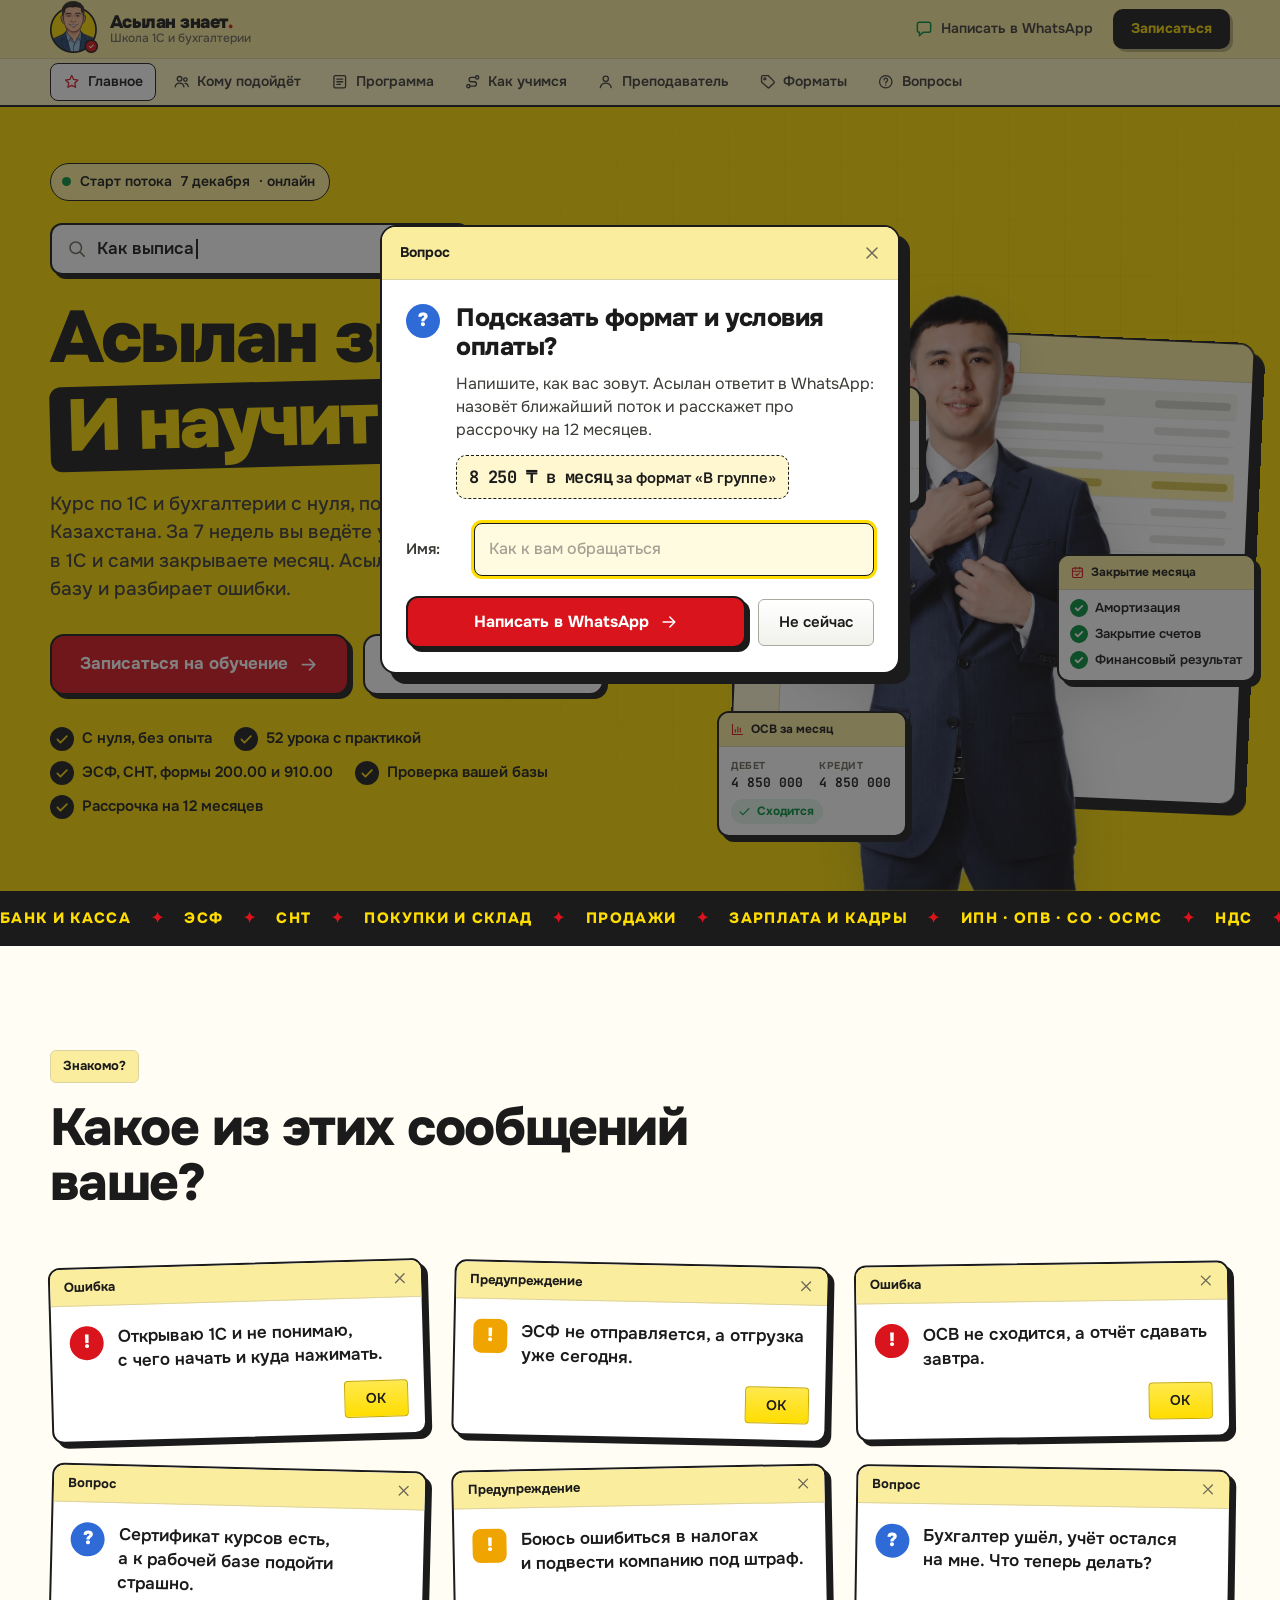
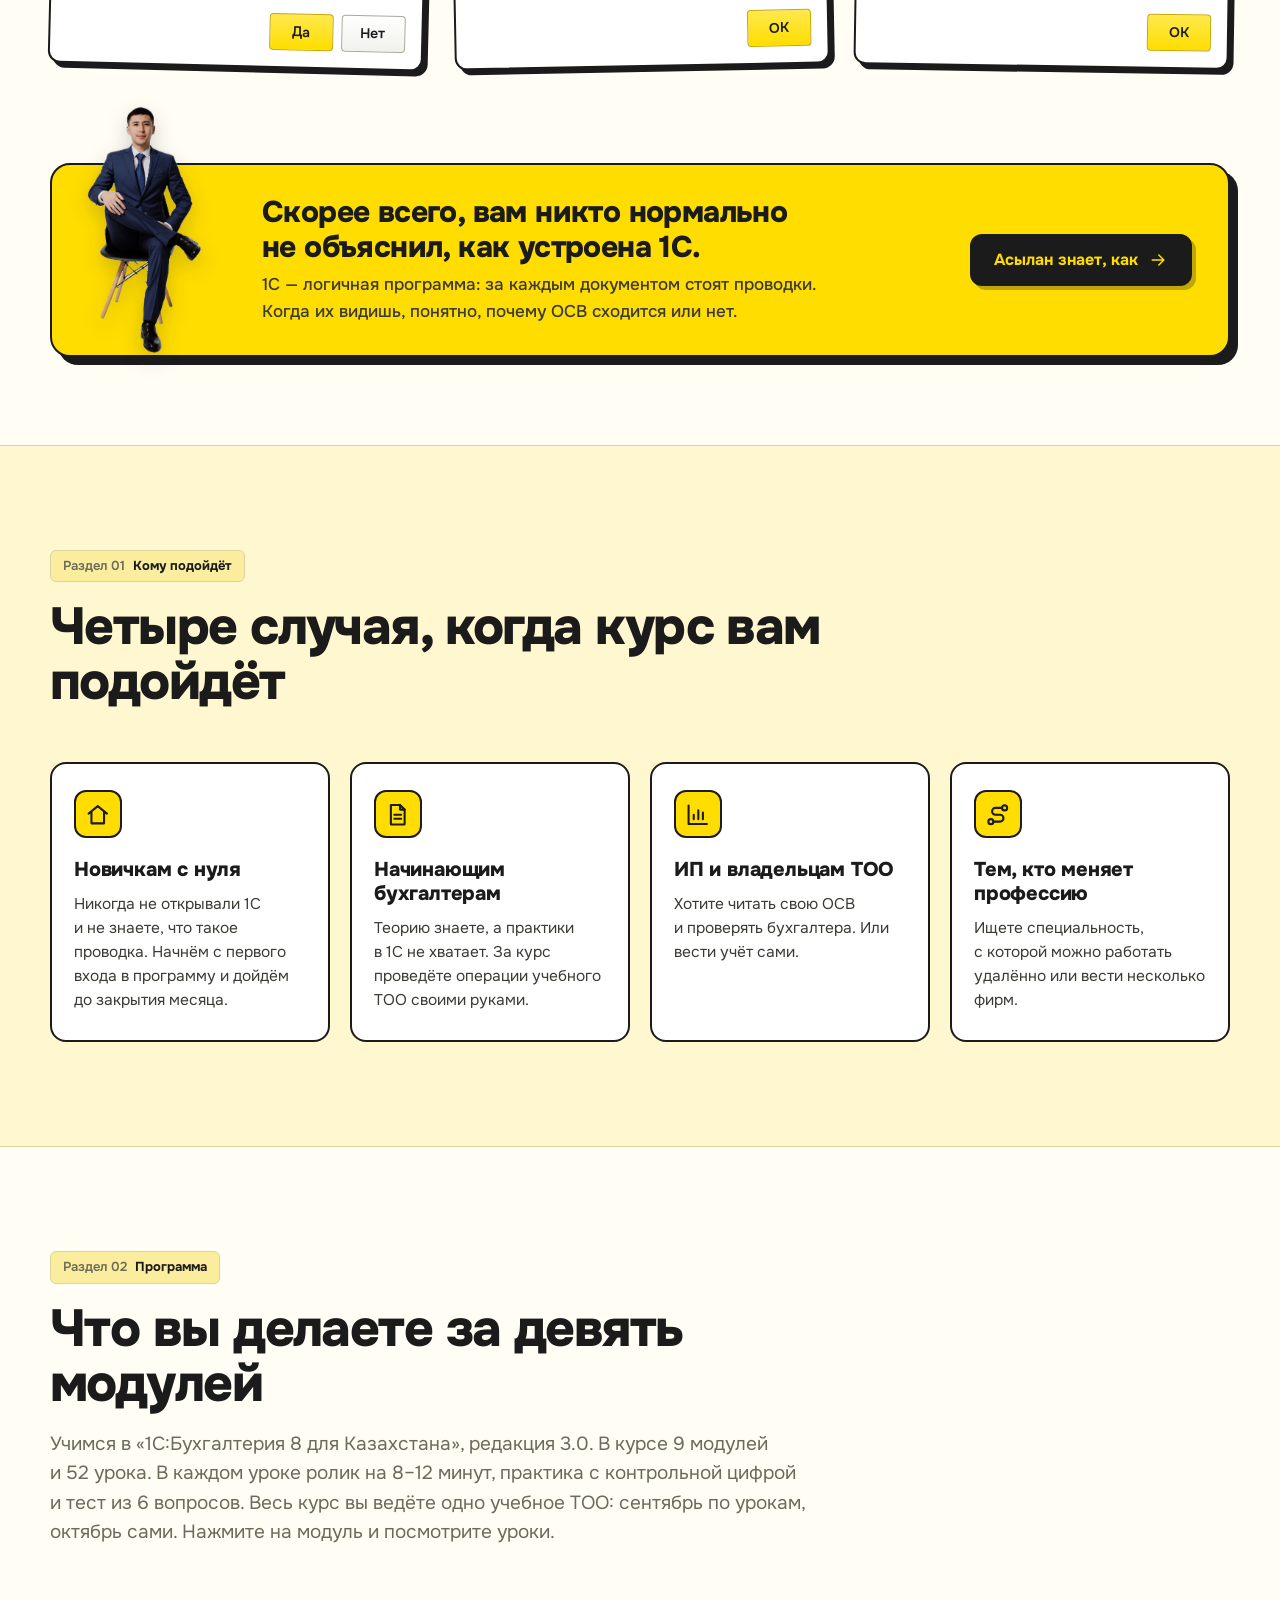
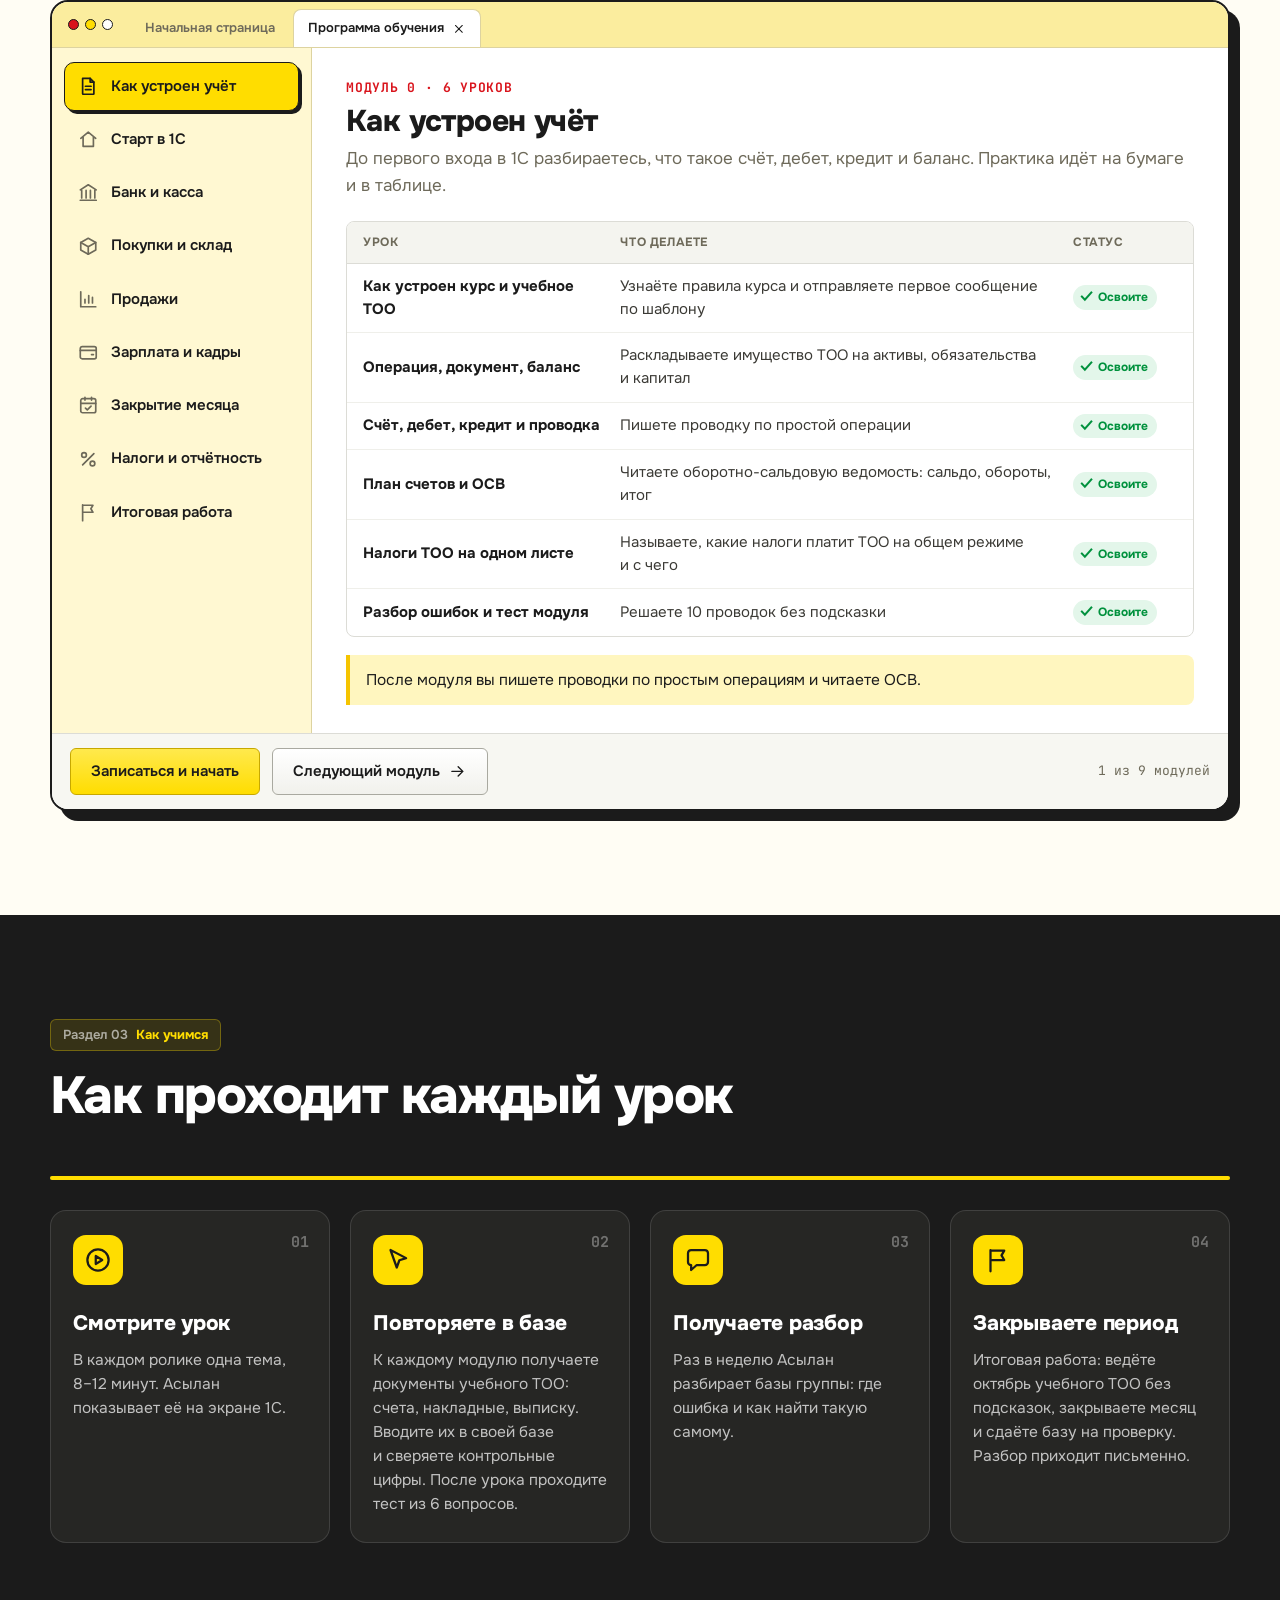
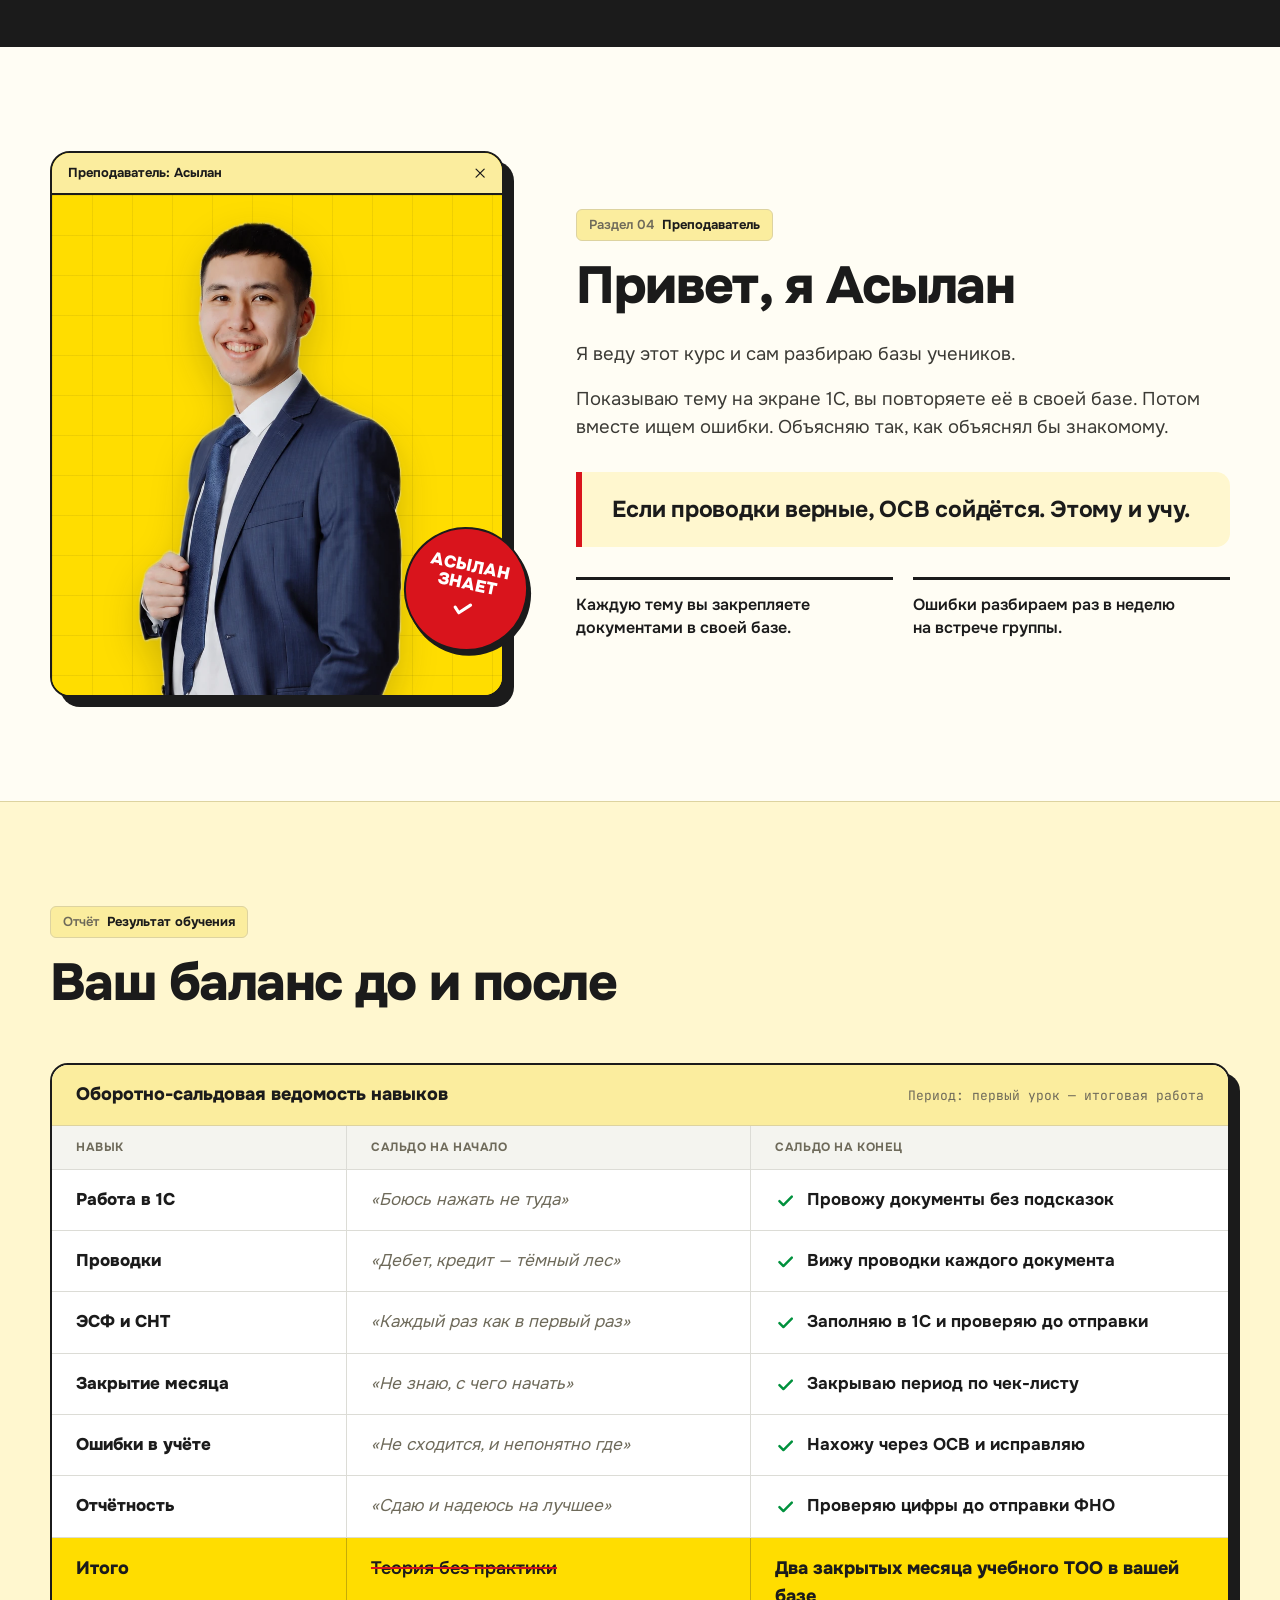
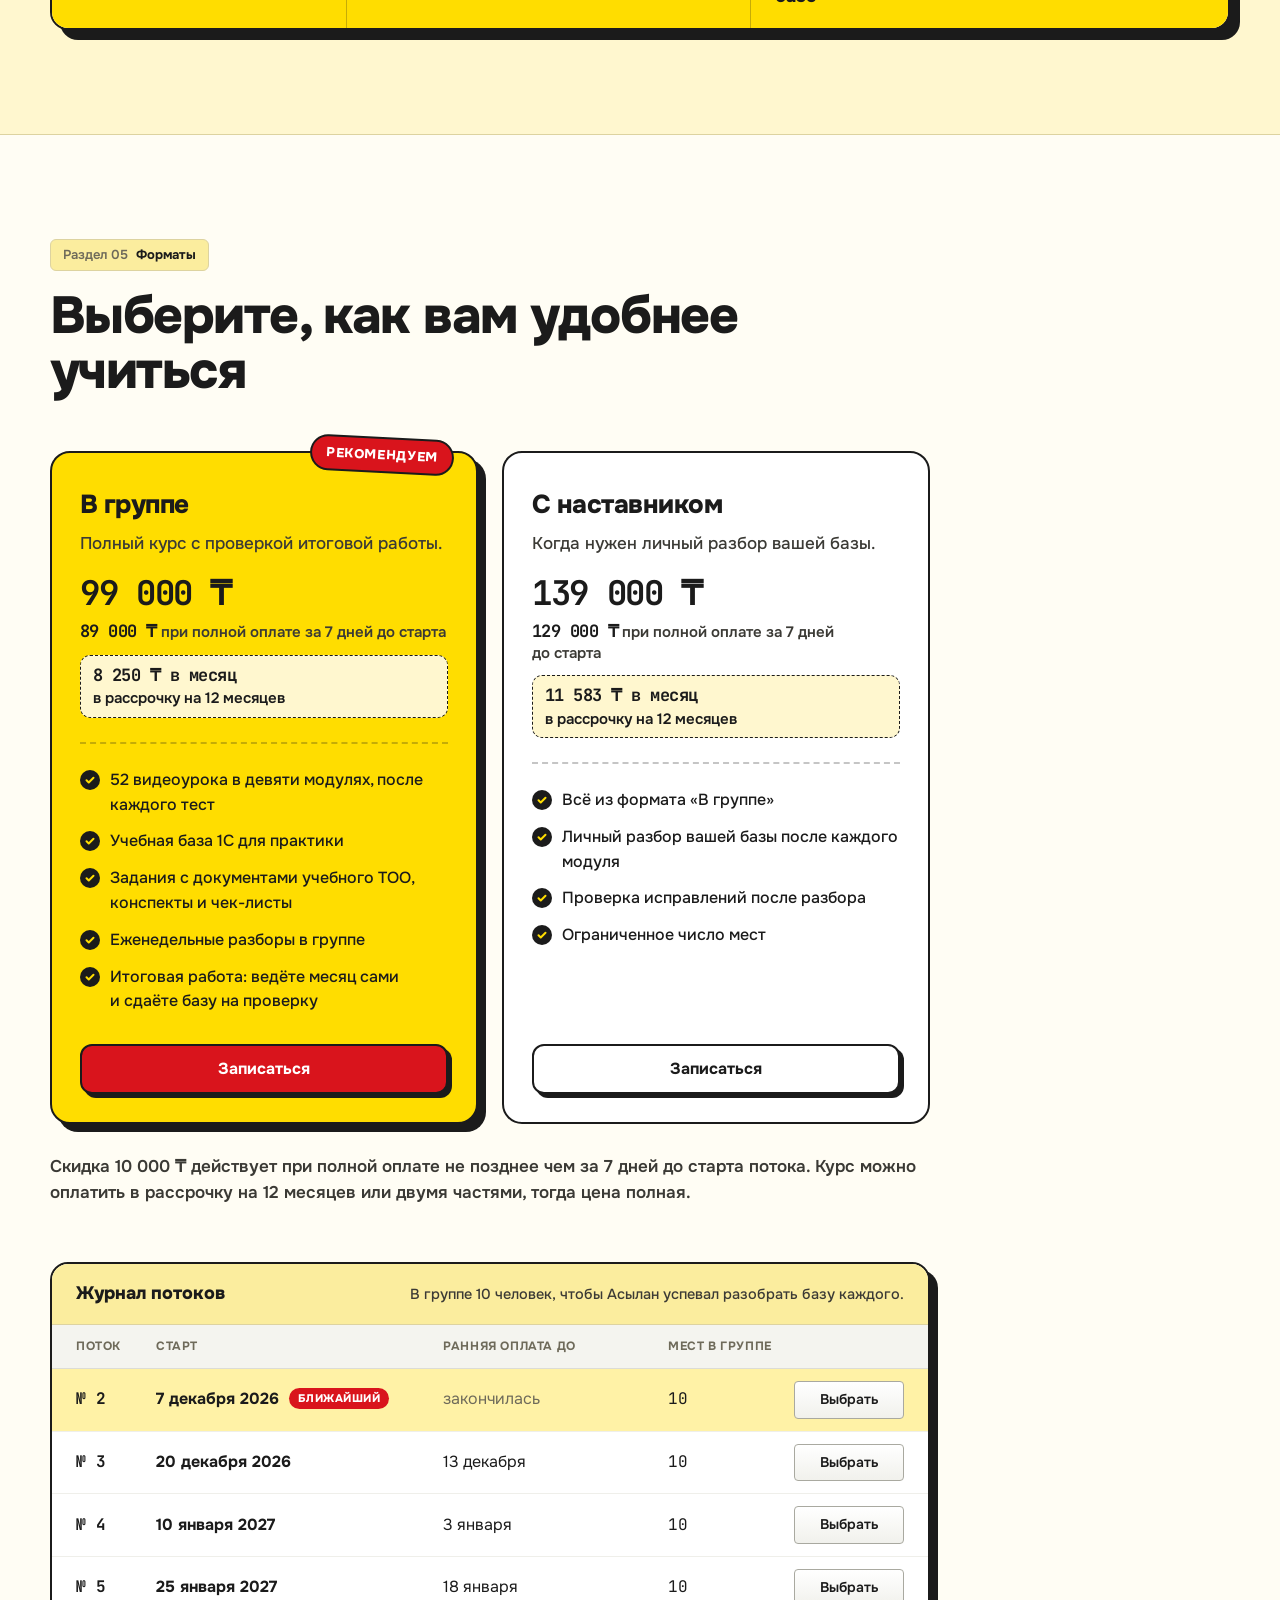
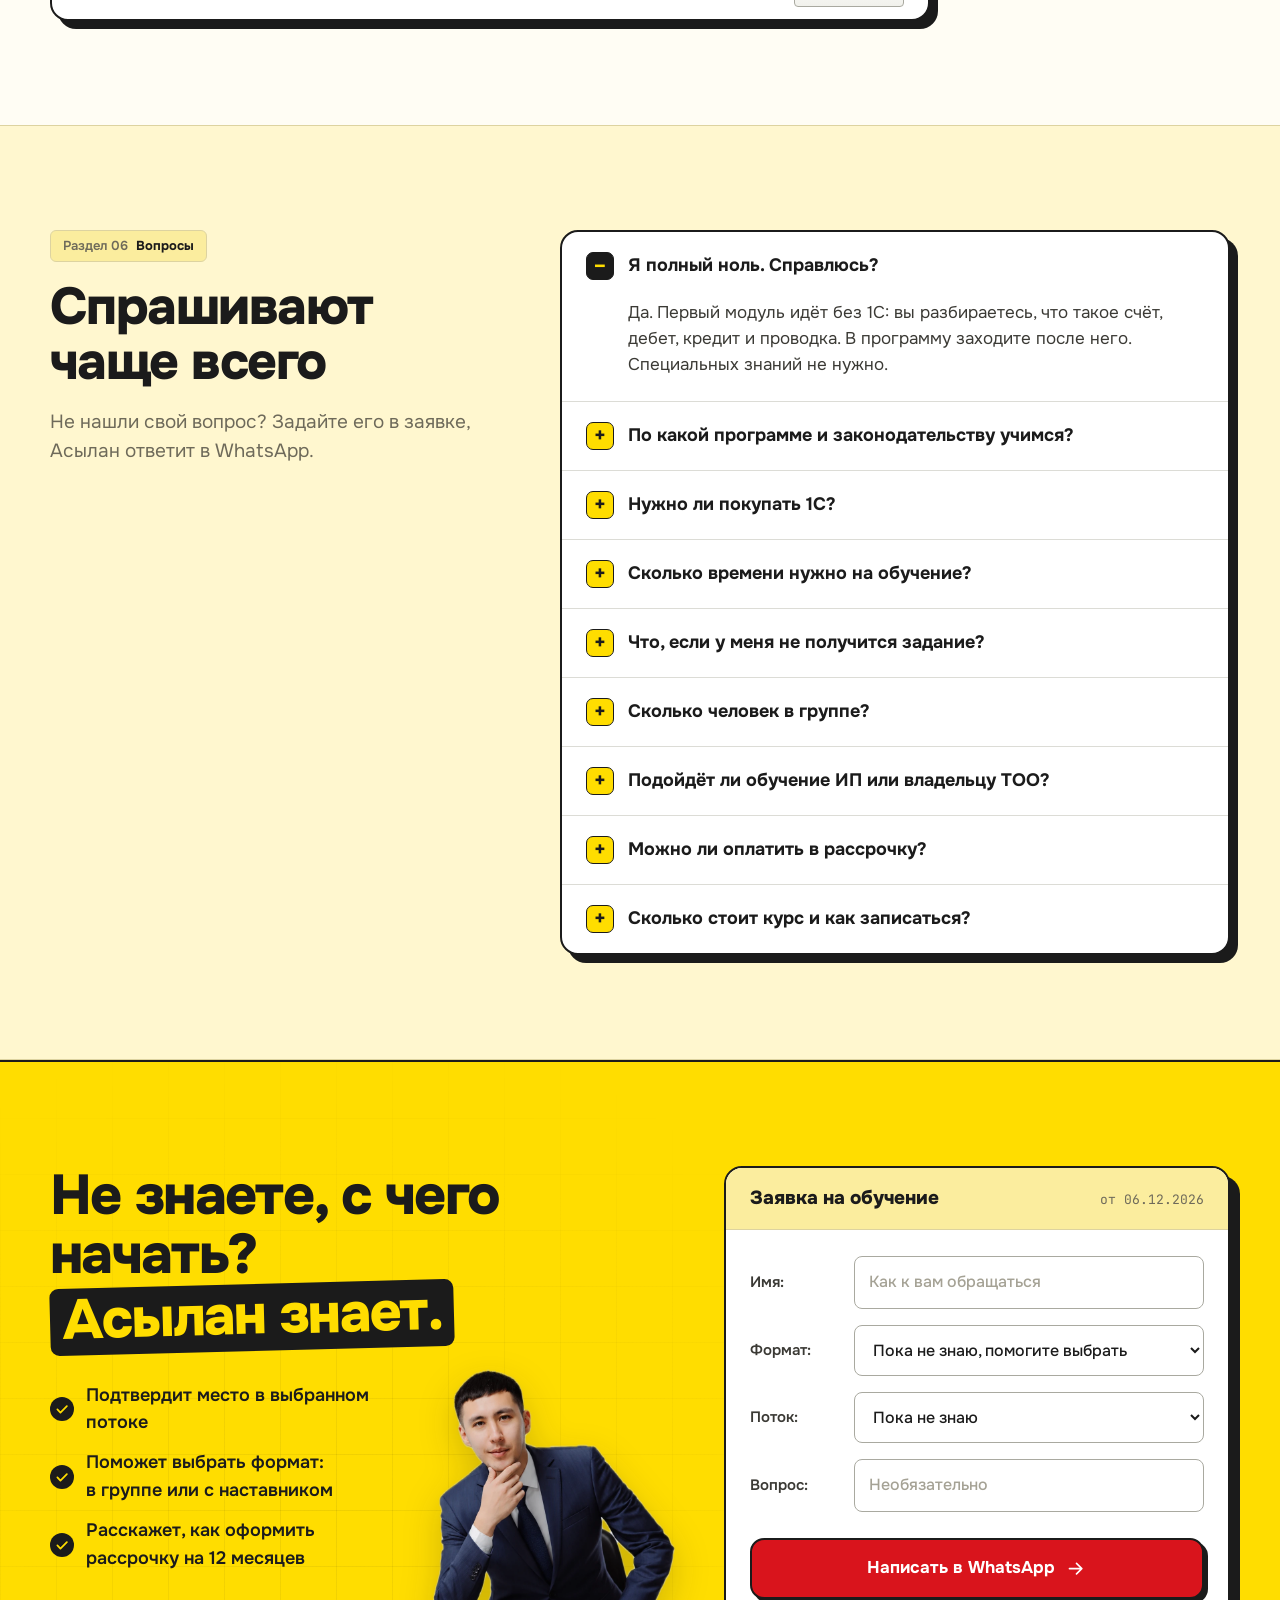
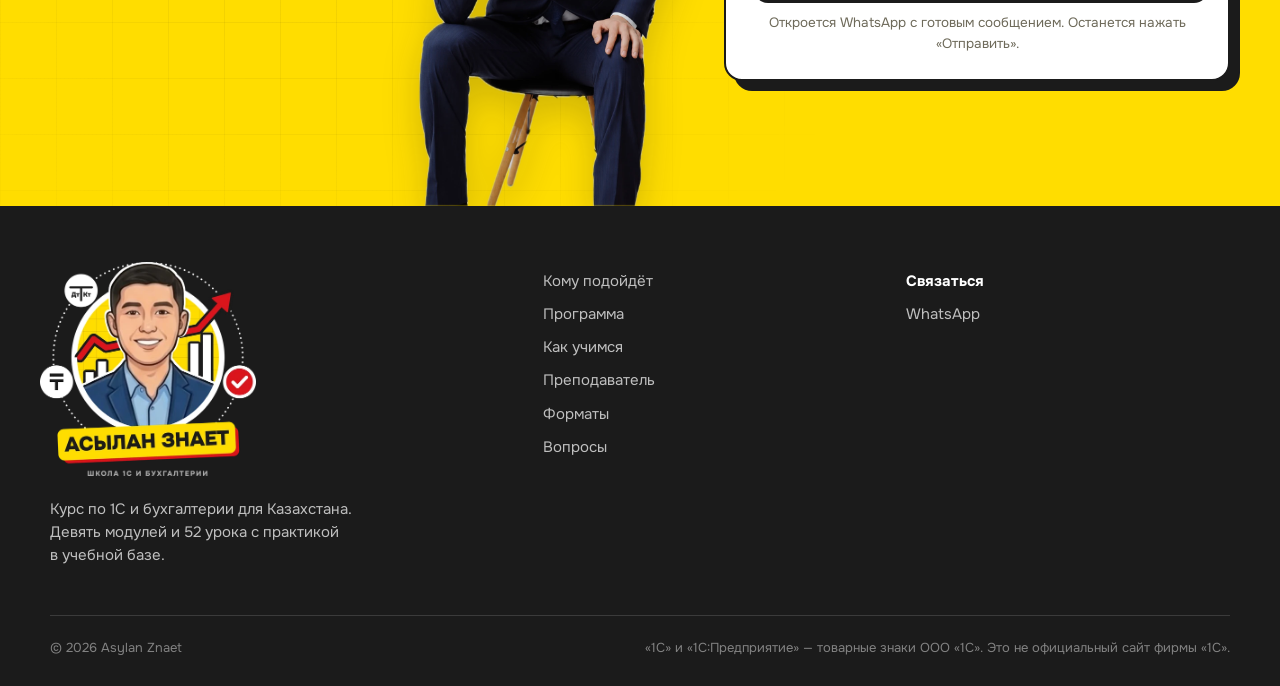
==== index.html @ bb71c3cc "Программа 2.0, рассрочка на 12 месяцев, всплывающее окно, превью ссылки - 9 модулей и 52 урока вмест" ====
<!doctype html>
<html lang="ru">
<head>
  <meta charset="utf-8">
  <meta name="viewport" content="width=device-width, initial-scale=1">
  <title>Asylan Znaet — обучение 1С и бухгалтерии в Казахстане с нуля</title>
  <meta name="description" content="Курс по «1С:Бухгалтерия 8 для Казахстана» и бухучёту с нуля: ЭСФ, СНТ, зарплата, формы 200.00, 300.00 и 910.00. Девять модулей и 52 урока за 7 недель, практика в учебной базе. Есть рассрочка на 12 месяцев.">
  <link rel="canonical" href="https://aslanznaet.kz/">
  <meta name="theme-color" content="#FFDD00">
  <meta property="og:title" content="Asylan Znaet — обучение 1С и бухгалтерии в Казахстане">
  <meta property="og:description" content="Курс по 1С и бухгалтерии с нуля по законодательству Казахстана. 52 урока за 7 недель, практика в учебной базе. Рассрочка на 12 месяцев.">
  <meta property="og:type" content="website">
  <meta property="og:locale" content="ru_KZ">
  <meta property="og:url" content="https://aslanznaet.kz/">
  <meta property="og:site_name" content="Asylan Znaet">
  <meta property="og:image" content="https://aslanznaet.kz/assets/og-image.png">
  <meta property="og:image:type" content="image/png">
  <meta property="og:image:width" content="1200">
  <meta property="og:image:height" content="630">
  <meta property="og:image:alt" content="Асылан знает. Курс по 1С и бухгалтерии с нуля, Казахстан">
  <meta name="twitter:card" content="summary_large_image">
  <meta name="twitter:image" content="https://aslanznaet.kz/assets/og-image.png">
  <link rel="icon" href="assets/favicon.png" type="image/png">
  <link rel="apple-touch-icon" href="assets/apple-touch-icon.png">
  <link rel="preconnect" href="https://fonts.googleapis.com">
  <link rel="preconnect" href="https://fonts.gstatic.com" crossorigin>
  <link href="https://fonts.googleapis.com/css2?family=Onest:wght@400;500;600;700;800;900&family=JetBrains+Mono:wght@500;700&display=swap" rel="stylesheet">
  <link rel="stylesheet" href="css/styles.css">
  <script>document.documentElement.classList.add('js')</script>
</head>
<body id="top">

<!-- ===== Иконки ===== -->
<svg xmlns="http://www.w3.org/2000/svg" style="display:none" aria-hidden="true">
  <symbol id="i-star" viewBox="0 0 24 24"><path d="M12 3.5l2.6 5.3 5.9.9-4.3 4.1 1 5.8L12 16.9 6.8 19.6l1-5.8L3.5 9.7l5.9-.9z"/></symbol>
  <symbol id="i-users" viewBox="0 0 24 24"><circle cx="9" cy="8" r="3.2"/><path d="M3 19c.6-3.2 3-5 6-5s5.400 1.800 6 5"/><circle cx="17" cy="9" r="2.4"/><path d="M16.500 14.200c2.400.2 4 1.700 4.500 4.300"/></symbol>
  <symbol id="i-list" viewBox="0 0 24 24"><rect x="4" y="3.500" width="16" height="17" rx="2"/><path d="M8 8.500h8M8 12h8M8 15.500h5"/></symbol>
  <symbol id="i-route" viewBox="0 0 24 24"><circle cx="6" cy="18" r="2.200"/><circle cx="18" cy="6" r="2.200"/><path d="M8.200 18H14a3 3 0 0 0 0-6h-4a3 3 0 0 1 0-6h5.800"/></symbol>
  <symbol id="i-user" viewBox="0 0 24 24"><circle cx="12" cy="8" r="3.600"/><path d="M4.500 20c.8-3.800 3.700-6 7.500-6s6.700 2.200 7.500 6"/></symbol>
  <symbol id="i-tag" viewBox="0 0 24 24"><path d="M3.500 12.500V5A1.500 1.500 0 0 1 5 3.500h7.500l8 8a1.500 1.500 0 0 1 0 2.100l-6.400 6.400a1.500 1.500 0 0 1-2.100 0z"/><circle cx="8" cy="8" r="1.400"/></symbol>
  <symbol id="i-help" viewBox="0 0 24 24"><circle cx="12" cy="12" r="8.500"/><path d="M9.600 9.500a2.500 2.500 0 1 1 3.600 2.300c-.8.4-1.200 1-1.200 1.900"/><path d="M12 16.600v.1"/></symbol>
  <symbol id="i-search" viewBox="0 0 24 24"><circle cx="11" cy="11" r="6.500"/><path d="M16 16l4.500 4.500"/></symbol>
  <symbol id="i-check" viewBox="0 0 24 24"><path d="M5 12.500l4.500 4.500L19 7.500"/></symbol>
  <symbol id="i-doc" viewBox="0 0 24 24"><path d="M6 3.500h8l4 4V20a.5.5 0 0 1-.5.5h-11A.5.5 0 0 1 6 20z"/><path d="M14 3.500v4h4M9 12h6M9 15.500h6"/></symbol>
  <symbol id="i-home" viewBox="0 0 24 24"><path d="M4 11l8-6.500 8 6.500M6.500 9.500v10h11v-10"/></symbol>
  <symbol id="i-bank" viewBox="0 0 24 24"><path d="M3.500 9.500L12 4l8.500 5.500M5 10v8M9.700 10v8M14.300 10v8M19 10v8M3.500 20.500h17"/></symbol>
  <symbol id="i-box" viewBox="0 0 24 24"><path d="M4 8l8-4.500L20 8v8l-8 4.500L4 16z"/><path d="M4 8l8 4.500L20 8M12 12.500v8"/></symbol>
  <symbol id="i-chart" viewBox="0 0 24 24"><path d="M4 20V4M4 20h16M8.500 16v-4M12.500 16V8M16.500 16v-6"/></symbol>
  <symbol id="i-wallet" viewBox="0 0 24 24"><rect x="3.500" y="6" width="17" height="13" rx="2"/><path d="M3.500 10h17M15.500 14.500h2"/></symbol>
  <symbol id="i-percent" viewBox="0 0 24 24"><path d="M6 18L18 6"/><circle cx="7.500" cy="7.500" r="2.500"/><circle cx="16.500" cy="16.500" r="2.500"/></symbol>
  <symbol id="i-calendar" viewBox="0 0 24 24"><rect x="4" y="5" width="16" height="15" rx="2"/><path d="M4 10h16M8.500 3.500v3M15.500 3.500v3M9 15l2 2 4-4"/></symbol>
  <symbol id="i-play" viewBox="0 0 24 24"><circle cx="12" cy="12" r="8.500"/><path d="M10.200 8.800v6.400l5.200-3.200z"/></symbol>
  <symbol id="i-cursor" viewBox="0 0 24 24"><path d="M6 4l12.500 6.500-5.400 1.700L11 18z"/></symbol>
  <symbol id="i-chat" viewBox="0 0 24 24"><path d="M4 6.500A2.500 2.500 0 0 1 6.500 4h11A2.500 2.500 0 0 1 20 6.500v7a2.500 2.500 0 0 1-2.500 2.500H11l-4.500 4v-4A2.500 2.500 0 0 1 4 13.500z"/></symbol>
  <symbol id="i-flag" viewBox="0 0 24 24"><path d="M6 21V4M6 4.500h11l-2.200 3.800L17 12H6"/></symbol>
  <symbol id="i-arrow" viewBox="0 0 24 24"><path d="M5 12h14M13 6l6 6-6 6"/></symbol>
  <symbol id="i-x" viewBox="0 0 24 24"><path d="M6 6l12 12M18 6L6 18"/></symbol>
</svg>

<!-- ===== Шапка: системная панель + панель разделов ===== -->
<header class="sys" id="sys">
  <div class="sys__top">
    <div class="container sys__row">
      <a class="logo" href="#top" aria-label="Асылан знает — на главную">
        <img class="logo__img" src="assets/img/logo-mark.webp" width="192" height="208" alt="">
        <span class="logo__text"><b>Асылан знает<span class="red">.</span></b><small>Школа 1С и&nbsp;бухгалтерии</small></span>
      </a>
      <div class="sys__actions">
        <a class="sys__link" href="#zayavka" data-contact="whatsapp"><svg class="icon"><use href="#i-chat"/></svg>Написать в WhatsApp</a>
        <a class="btn btn--ink btn--sm" href="#zayavka">Записаться</a>
      </div>
    </div>
  </div>
  <nav class="sections" aria-label="Разделы сайта">
    <div class="container sections__row" id="sectionsRow">
      <a href="#top" data-spy="top" class="is-active"><svg class="icon"><use href="#i-star"/></svg>Главное</a>
      <a href="#komu" data-spy="komu"><svg class="icon"><use href="#i-users"/></svg>Кому подойдёт</a>
      <a href="#programma" data-spy="programma"><svg class="icon"><use href="#i-list"/></svg>Программа</a>
      <a href="#obuchenie" data-spy="obuchenie"><svg class="icon"><use href="#i-route"/></svg>Как учимся</a>
      <a href="#asylan" data-spy="asylan"><svg class="icon"><use href="#i-user"/></svg>Преподаватель</a>
      <a href="#formaty" data-spy="formaty"><svg class="icon"><use href="#i-tag"/></svg>Форматы</a>
      <a href="#faq" data-spy="faq"><svg class="icon"><use href="#i-help"/></svg>Вопросы</a>
    </div>
  </nav>
</header>

<main>

<!-- ===== Первый экран ===== -->
<section class="hero" data-section="top">
  <div class="container hero__grid">
    <div class="hero__copy">
      <p class="chip"><i class="chip__dot"></i>Старт потока <span id="nextStart">25&nbsp;ноября</span> · онлайн</p>

      <div class="ask" aria-hidden="true">
        <svg class="icon"><use href="#i-search"/></svg>
        <span class="ask__q"><span id="askText">Почему не сходится ОСВ?</span><i class="ask__caret"></i></span>
        <span class="ask__ok"><svg class="icon"><use href="#i-check"/></svg></span>
      </div>

      <h1 class="hero__title">
        <span class="hero__line">Асылан знает<span class="red">.</span></span>
        <span class="hero__line"><span class="hl">И научит вас.</span></span>
      </h1>

      <p class="hero__lead">Курс по&nbsp;1С и&nbsp;бухгалтерии с&nbsp;нуля, по&nbsp;законодательству Казахстана. За&nbsp;7&nbsp;недель вы&nbsp;ведёте учёт учебного ТОО в&nbsp;1С и&nbsp;сами закрываете месяц. Асылан проверяет вашу базу и&nbsp;разбирает ошибки.</p>

      <div class="hero__cta">
        <a class="btn btn--red btn--lg" href="#zayavka">Записаться на обучение <svg class="icon"><use href="#i-arrow"/></svg></a>
        <a class="btn btn--lg" href="#programma">Смотреть программу</a>
      </div>

      <ul class="hero__facts">
        <li><span class="tick"><svg class="icon"><use href="#i-check"/></svg></span>С нуля, без опыта</li>
        <li><span class="tick"><svg class="icon"><use href="#i-check"/></svg></span>52&nbsp;урока с&nbsp;практикой</li>
        <li><span class="tick"><svg class="icon"><use href="#i-check"/></svg></span>ЭСФ, СНТ, формы 200.00 и&nbsp;910.00</li>
        <li><span class="tick"><svg class="icon"><use href="#i-check"/></svg></span>Проверка вашей базы</li>
        <li><span class="tick"><svg class="icon"><use href="#i-check"/></svg></span>Рассрочка на&nbsp;12&nbsp;месяцев</li>
      </ul>
    </div>

    <div class="hero__visual" id="heroVisual">
      <!-- окно программы позади -->
      <div class="win" aria-hidden="true">
        <div class="win__bar"><span class="win__tab">Начальная страница</span><span class="win__tab is-active">Журнал операций</span></div>
        <div class="win__body">
          <div class="win__side"><i></i><i></i><i></i><i></i><i></i><i></i></div>
          <div class="win__table">
            <div class="win__row win__row--head"><b></b><b></b><b></b></div>
            <div class="win__row"><b></b><b></b><b></b></div>
            <div class="win__row"><b></b><b></b><b></b></div>
            <div class="win__row is-sel"><b></b><b></b><b></b></div>
            <div class="win__row"><b></b><b></b><b></b></div>
            <div class="win__row"><b></b><b></b><b></b></div>
            <div class="win__row"><b></b><b></b><b></b></div>
            <div class="win__row"><b></b><b></b><b></b></div>
            <div class="win__row"><b></b><b></b><b></b></div>
            <div class="win__row"><b></b><b></b><b></b></div>
          </div>
        </div>
      </div>

      <img class="hero__photo" src="assets/img/asylan-tie.webp" width="864" height="1477" alt="Асылан — преподаватель 1С и бухгалтерии" fetchpriority="high">

      <div class="fcard fcard--doc" aria-hidden="true" style="--depth:1.4">
        <div class="fcard__bar"><svg class="icon"><use href="#i-doc"/></svg>Реализация ТМЗ и услуг</div>
        <div class="fcard__body">
          <span class="mono">№ 000127</span>
          <span class="status status--ok"><svg class="icon"><use href="#i-check"/></svg>Проведён</span>
        </div>
        <div class="fcard__entry mono">Дт 1210 · Кт 6010 <b>560 000 ₸</b></div>
      </div>

      <div class="fcard fcard--close" aria-hidden="true" style="--depth:2">
        <div class="fcard__bar"><svg class="icon"><use href="#i-calendar"/></svg>Закрытие месяца</div>
        <ul class="fcard__list" id="closeList">
          <li>Амортизация</li>
          <li>Закрытие счетов</li>
          <li>Финансовый результат</li>
        </ul>
      </div>

      <div class="fcard fcard--osv" aria-hidden="true" style="--depth:.9">
        <div class="fcard__bar"><svg class="icon"><use href="#i-chart"/></svg>ОСВ за месяц</div>
        <div class="fcard__body fcard__body--osv">
          <div><small>Дебет</small><b class="mono" data-count="4850000">4 850 000</b></div>
          <div><small>Кредит</small><b class="mono" data-count="4850000">4 850 000</b></div>
          <span class="status status--ok" id="osvOk"><svg class="icon"><use href="#i-check"/></svg>Сходится</span>
        </div>
      </div>
    </div>
  </div>
</section>

<!-- ===== Бегущая строка ===== -->
<div class="ticker" aria-hidden="true">
  <div class="ticker__track">
    <span>Банк и касса <i>✦</i> ЭСФ <i>✦</i> СНТ <i>✦</i> Покупки и склад <i>✦</i> Продажи <i>✦</i> Зарплата и кадры <i>✦</i> ИПН · ОПВ · СО · ОСМС <i>✦</i> НДС <i>✦</i> Форма 910.00 <i>✦</i> Форма 200.00 <i>✦</i> Закрытие месяца <i>✦</i> ОСВ <i>✦</i> </span>
    <span>Банк и касса <i>✦</i> ЭСФ <i>✦</i> СНТ <i>✦</i> Покупки и склад <i>✦</i> Продажи <i>✦</i> Зарплата и кадры <i>✦</i> ИПН · ОПВ · СО · ОСМС <i>✦</i> НДС <i>✦</i> Форма 910.00 <i>✦</i> Форма 200.00 <i>✦</i> Закрытие месяца <i>✦</i> ОСВ <i>✦</i> </span>
  </div>
</div>

<!-- ===== Боли: «сообщения программы» ===== -->
<section class="sec sec--pains">
  <div class="container">
    <div class="sec-head reveal">
      <p class="crumb"><b>Знакомо?</b></p>
      <h2>Какое из&nbsp;этих сообщений ваше?</h2>
    </div>

    <div class="dialogs">
      <article class="dlg reveal" style="--r:-1.6deg;--d:0ms">
        <header class="dlg__bar"><span>Ошибка</span><svg class="icon"><use href="#i-x"/></svg></header>
        <div class="dlg__body"><span class="dlg__ic dlg__ic--err">!</span><p>Открываю 1С и&nbsp;не&nbsp;понимаю, с&nbsp;чего начать и&nbsp;куда нажимать.</p></div>
        <footer class="dlg__foot"><span class="cbtn cbtn--default">ОК</span></footer>
      </article>
      <article class="dlg reveal" style="--r:1.2deg;--d:80ms">
        <header class="dlg__bar"><span>Предупреждение</span><svg class="icon"><use href="#i-x"/></svg></header>
        <div class="dlg__body"><span class="dlg__ic dlg__ic--warn">!</span><p>ЭСФ не&nbsp;отправляется, а&nbsp;отгрузка уже сегодня.</p></div>
        <footer class="dlg__foot"><span class="cbtn cbtn--default">ОК</span></footer>
      </article>
      <article class="dlg reveal" style="--r:-.8deg;--d:160ms">
        <header class="dlg__bar"><span>Ошибка</span><svg class="icon"><use href="#i-x"/></svg></header>
        <div class="dlg__body"><span class="dlg__ic dlg__ic--err">!</span><p>ОСВ не&nbsp;сходится, а&nbsp;отчёт сдавать завтра.</p></div>
        <footer class="dlg__foot"><span class="cbtn cbtn--default">ОК</span></footer>
      </article>
      <article class="dlg reveal" style="--r:1.4deg;--d:60ms">
        <header class="dlg__bar"><span>Вопрос</span><svg class="icon"><use href="#i-x"/></svg></header>
        <div class="dlg__body"><span class="dlg__ic dlg__ic--q">?</span><p>Сертификат курсов есть, а&nbsp;к&nbsp;рабочей базе подойти страшно.</p></div>
        <footer class="dlg__foot"><span class="cbtn cbtn--default">Да</span><span class="cbtn">Нет</span></footer>
      </article>
      <article class="dlg reveal" style="--r:-1.1deg;--d:140ms">
        <header class="dlg__bar"><span>Предупреждение</span><svg class="icon"><use href="#i-x"/></svg></header>
        <div class="dlg__body"><span class="dlg__ic dlg__ic--warn">!</span><p>Боюсь ошибиться в&nbsp;налогах и&nbsp;подвести компанию под штраф.</p></div>
        <footer class="dlg__foot"><span class="cbtn cbtn--default">ОК</span></footer>
      </article>
      <article class="dlg reveal" style="--r:.9deg;--d:220ms">
        <header class="dlg__bar"><span>Вопрос</span><svg class="icon"><use href="#i-x"/></svg></header>
        <div class="dlg__body"><span class="dlg__ic dlg__ic--q">?</span><p>Бухгалтер ушёл, учёт остался на&nbsp;мне. Что теперь делать?</p></div>
        <footer class="dlg__foot"><span class="cbtn cbtn--default">ОК</span></footer>
      </article>
    </div>

    <div class="bridge reveal">
      <img class="bridge__photo" src="assets/img/asylan-chair.webp" width="634" height="1355" alt="" loading="lazy">
      <div class="bridge__text">
        <p class="bridge__title">Скорее всего, вам никто нормально не&nbsp;объяснил, как устроена 1С.</p>
        <p>1С&nbsp;— логичная программа: за&nbsp;каждым документом стоят проводки. Когда их&nbsp;видишь, понятно, почему ОСВ сходится или нет.</p>
      </div>
      <a class="btn btn--ink" href="#programma">Асылан знает, как <svg class="icon"><use href="#i-arrow"/></svg></a>
    </div>
  </div>
</section>

<!-- ===== Кому подойдёт ===== -->
<section class="sec sec--cream" id="komu" data-section="komu">
  <div class="container">
    <div class="sec-head reveal">
      <p class="crumb">Раздел 01 <b>Кому подойдёт</b></p>
      <h2>Четыре случая, когда курс вам подойдёт</h2>
    </div>

    <div class="who">
      <article class="who__card reveal" style="--d:0ms">
        <span class="who__ic"><svg class="icon"><use href="#i-home"/></svg></span>
        <h3>Новичкам с&nbsp;нуля</h3>
        <p>Никогда не&nbsp;открывали 1С и&nbsp;не&nbsp;знаете, что такое проводка. Начнём с&nbsp;первого входа в&nbsp;программу и&nbsp;дойдём до&nbsp;закрытия месяца.</p>
      </article>
      <article class="who__card reveal" style="--d:80ms">
        <span class="who__ic"><svg class="icon"><use href="#i-doc"/></svg></span>
        <h3>Начинающим бухгалтерам</h3>
        <p>Теорию знаете, а&nbsp;практики в&nbsp;1С не&nbsp;хватает. За&nbsp;курс проведёте операции учебного ТОО своими руками.</p>
      </article>
      <article class="who__card reveal" style="--d:160ms">
        <span class="who__ic"><svg class="icon"><use href="#i-chart"/></svg></span>
        <h3>ИП и&nbsp;владельцам ТОО</h3>
        <p>Хотите читать свою ОСВ и&nbsp;проверять бухгалтера. Или вести учёт сами.</p>
      </article>
      <article class="who__card reveal" style="--d:240ms">
        <span class="who__ic"><svg class="icon"><use href="#i-route"/></svg></span>
        <h3>Тем, кто меняет профессию</h3>
        <p>Ищете специальность, с&nbsp;которой можно работать удалённо или вести несколько фирм.</p>
      </article>
    </div>
  </div>
</section>

<!-- ===== Программа: интерактивное окно ===== -->
<section class="sec" id="programma" data-section="programma">
  <div class="container">
    <div class="sec-head reveal">
      <p class="crumb">Раздел 02 <b>Программа</b></p>
      <h2>Что вы&nbsp;делаете за&nbsp;девять модулей</h2>
      <p class="sec-head__lead">Учимся в&nbsp;«1С:Бухгалтерия 8 для Казахстана», редакция 3.0. В&nbsp;курсе 9&nbsp;модулей и&nbsp;52&nbsp;урока. В&nbsp;каждом уроке ролик на&nbsp;8–&#8288;12&nbsp;минут, практика с&nbsp;контрольной цифрой и&nbsp;тест из&nbsp;6&nbsp;вопросов. Весь курс вы&nbsp;ведёте одно учебное ТОО: сентябрь по&nbsp;урокам, октябрь сами. Нажмите на&nbsp;модуль и&nbsp;посмотрите уроки.</p>
    </div>

    <div class="app reveal" id="app">
      <div class="app__bar" aria-hidden="true">
        <span class="app__dots"><i></i><i></i><i></i></span>
        <div class="app__tabs">
          <span class="app__tab">Начальная страница</span>
          <span class="app__tab is-active">Программа обучения <svg class="icon"><use href="#i-x"/></svg></span>
        </div>
      </div>

      <div class="app__body">
        <div class="app__nav" role="tablist" aria-label="Модули программы">
          <button role="tab" id="t1" aria-controls="m1" aria-selected="true" class="is-active"><svg class="icon"><use href="#i-doc"/></svg><span>Как устроен учёт</span></button>
          <button role="tab" id="t2" aria-controls="m2" aria-selected="false" tabindex="-1"><svg class="icon"><use href="#i-home"/></svg><span>Старт в&nbsp;1С</span></button>
          <button role="tab" id="t3" aria-controls="m3" aria-selected="false" tabindex="-1"><svg class="icon"><use href="#i-bank"/></svg><span>Банк и&nbsp;касса</span></button>
          <button role="tab" id="t4" aria-controls="m4" aria-selected="false" tabindex="-1"><svg class="icon"><use href="#i-box"/></svg><span>Покупки и&nbsp;склад</span></button>
          <button role="tab" id="t5" aria-controls="m5" aria-selected="false" tabindex="-1"><svg class="icon"><use href="#i-chart"/></svg><span>Продажи</span></button>
          <button role="tab" id="t6" aria-controls="m6" aria-selected="false" tabindex="-1"><svg class="icon"><use href="#i-wallet"/></svg><span>Зарплата и&nbsp;кадры</span></button>
          <button role="tab" id="t7" aria-controls="m7" aria-selected="false" tabindex="-1"><svg class="icon"><use href="#i-calendar"/></svg><span>Закрытие месяца</span></button>
          <button role="tab" id="t8" aria-controls="m8" aria-selected="false" tabindex="-1"><svg class="icon"><use href="#i-percent"/></svg><span>Налоги и&nbsp;отчётность</span></button>
          <button role="tab" id="t9" aria-controls="m9" aria-selected="false" tabindex="-1"><svg class="icon"><use href="#i-flag"/></svg><span>Итоговая работа</span></button>
        </div>

        <div class="app__main">
          <section class="mod is-active" role="tabpanel" id="m1" aria-labelledby="t1">
            <p class="mod__num">Модуль 0 · 6 уроков</p>
            <h3>Как устроен учёт</h3>
            <p class="mod__lead">До первого входа в&nbsp;1С разбираетесь, что&nbsp;такое счёт, дебет, кредит и&nbsp;баланс. Практика идёт на&nbsp;бумаге и&nbsp;в&nbsp;таблице.</p>
            <div class="journal">
              <div class="journal__head"><span>Урок</span><span>Что делаете</span><span>Статус</span></div>
              <ul>
                <li><b>Как устроен курс и&nbsp;учебное ТОО</b><span>Узнаёте правила курса и&nbsp;отправляете первое сообщение по&nbsp;шаблону</span><i>Освоите</i></li>
                <li><b>Операция, документ, баланс</b><span>Раскладываете имущество ТОО на&nbsp;активы, обязательства и&nbsp;капитал</span><i>Освоите</i></li>
                <li><b>Счёт, дебет, кредит и&nbsp;проводка</b><span>Пишете проводку по&nbsp;простой операции</span><i>Освоите</i></li>
                <li><b>План счетов и&nbsp;ОСВ</b><span>Читаете оборотно-сальдовую ведомость: сальдо, обороты, итог</span><i>Освоите</i></li>
                <li><b>Налоги ТОО на&nbsp;одном листе</b><span>Называете, какие налоги платит ТОО на&nbsp;общем режиме и&nbsp;с&nbsp;чего</span><i>Освоите</i></li>
                <li><b>Разбор ошибок и&nbsp;тест модуля</b><span>Решаете 10 проводок без&nbsp;подсказки</span><i>Освоите</i></li>
              </ul>
            </div>
            <p class="mod__result">После модуля вы пишете проводки по&nbsp;простым операциям и&nbsp;читаете ОСВ.</p>
          </section>

          <section class="mod" role="tabpanel" id="m2" aria-labelledby="t2" hidden>
            <p class="mod__num">Модуль 1 · 7 уроков</p>
            <h3>Старт в&nbsp;1С</h3>
            <p class="mod__lead">Входите в&nbsp;программу и&nbsp;готовите базу учебного ТОО к&nbsp;работе.</p>
            <div class="journal">
              <div class="journal__head"><span>Урок</span><span>Что делаете</span><span>Статус</span></div>
              <ul>
                <li><b>Вход в&nbsp;базу, интерфейс и&nbsp;копия базы</b><span>Находите документ и&nbsp;отчёт через разделы и&nbsp;поиск, делаете копию базы</span><i>Освоите</i></li>
                <li><b>Организация и&nbsp;учётная политика</b><span>Заполняете реквизиты ТОО и&nbsp;учётную политику</span><i>Освоите</i></li>
                <li><b>Контрагенты, договоры, банковские счета</b><span>Заводите 9 контрагентов и&nbsp;8 договоров</span><i>Освоите</i></li>
                <li><b>Номенклатура и&nbsp;склады</b><span>Заводите товары, услугу, склад и&nbsp;счета учёта</span><i>Освоите</i></li>
                <li><b>Документ, проведение, проводки</b><span>Проводите документ, открываете его проводки, формируете ОСВ</span><i>Освоите</i></li>
                <li><b>Начальные остатки</b><span>Вводите остатки на&nbsp;1 сентября и&nbsp;проверяете, что&nbsp;баланс сошёлся</span><i>Освоите</i></li>
                <li><b>Разбор ошибок и&nbsp;тест модуля</b><span>Находите и&nbsp;исправляете три ошибки в&nbsp;справочниках и&nbsp;остатках</span><i>Освоите</i></li>
              </ul>
            </div>
            <p class="mod__result">После модуля у&nbsp;вас настроенная база учебного ТОО с&nbsp;начальными остатками, баланс сходится.</p>
          </section>

          <section class="mod" role="tabpanel" id="m3" aria-labelledby="t3" hidden>
            <p class="mod__num">Модуль 2 · 5 уроков</p>
            <h3>Банк и&nbsp;касса</h3>
            <p class="mod__lead">Ведёте деньги компании так, чтобы остатки совпадали с&nbsp;банком.</p>
            <div class="journal">
              <div class="journal__head"><span>Урок</span><span>Что делаете</span><span>Статус</span></div>
              <ul>
                <li><b>Платёжное поручение</b><span>Платите поставщику и&nbsp;закрываете долг перед ним</span><i>Освоите</i></li>
                <li><b>Выписка банка</b><span>Разносите поступления и&nbsp;списания, остаток по&nbsp;счёту 1030 совпадает с&nbsp;выпиской</span><i>Освоите</i></li>
                <li><b>Касса: приходный и&nbsp;расходный ордер</b><span>Получаете наличные, выдаёте их под&nbsp;отчёт, формируете кассовую книгу</span><i>Освоите</i></li>
                <li><b>Подотчётные суммы и&nbsp;авансовый отчёт</b><span>Закрываете подотчёт авансовым отчётом</span><i>Освоите</i></li>
                <li><b>Разбор ошибок и&nbsp;тест модуля</b><span>Сверяете банк и&nbsp;кассу с&nbsp;контрольными цифрами</span><i>Освоите</i></li>
              </ul>
            </div>
            <p class="mod__result">После модуля остатки по&nbsp;банку и&nbsp;кассе в&nbsp;базе совпадают с&nbsp;контрольными.</p>
          </section>

          <section class="mod" role="tabpanel" id="m4" aria-labelledby="t4" hidden>
            <p class="mod__num">Модуль 3 · 6 уроков</p>
            <h3>Покупки и&nbsp;склад</h3>
            <p class="mod__lead">Приходуете товар и&nbsp;услуги от&nbsp;поставщиков и&nbsp;следите за&nbsp;остатками на&nbsp;складе.</p>
            <div class="journal">
              <div class="journal__head"><span>Урок</span><span>Что делаете</span><span>Статус</span></div>
              <ul>
                <li><b>Поступление товара</b><span>Приходуете бумагу и&nbsp;принимаете НДС в&nbsp;зачёт</span><i>Освоите</i></li>
                <li><b>Услуги и&nbsp;авансы поставщикам</b><span>Проводите аренду и&nbsp;доставку, зачитываете авансы</span><i>Освоите</i></li>
                <li><b>Входящие ЭСФ и&nbsp;СНТ</b><span>Сверяете ЭСФ поставщика с&nbsp;поступлением</span><i>Освоите</i></li>
                <li><b>Склад: остатки, списание, инвентаризация</b><span>Списываете бумагу на&nbsp;нужды офиса и&nbsp;сверяете остатки склада</span><i>Освоите</i></li>
                <li><b>Расчёты с&nbsp;поставщиками и&nbsp;акт сверки</b><span>Сверяете долг поставщику по&nbsp;акту сверки</span><i>Освоите</i></li>
                <li><b>Разбор ошибок и&nbsp;тест модуля</b><span>Находите документ, из-за&nbsp;которого остаток товара неверный</span><i>Освоите</i></li>
              </ul>
            </div>
            <p class="mod__result">После модуля остатки на&nbsp;складе и&nbsp;долги поставщикам совпадают с&nbsp;контрольными.</p>
          </section>

          <section class="mod" role="tabpanel" id="m5" aria-labelledby="t5" hidden>
            <p class="mod__num">Модуль 4 · 6 уроков</p>
            <h3>Продажи</h3>
            <p class="mod__lead">Продаёте товар и&nbsp;услуги покупателям и&nbsp;отслеживаете оплату.</p>
            <div class="journal">
              <div class="journal__head"><span>Урок</span><span>Что делаете</span><span>Статус</span></div>
              <ul>
                <li><b>Цены и&nbsp;счёт на&nbsp;оплату</b><span>Устанавливаете цены и&nbsp;выставляете счёт покупателю</span><i>Освоите</i></li>
                <li><b>Реализация товаров и&nbsp;услуг</b><span>Проводите три продажи и&nbsp;смотрите, как списалась себестоимость</span><i>Освоите</i></li>
                <li><b>Оплата от&nbsp;покупателя и&nbsp;долги</b><span>Зачитываете предоплату и&nbsp;сверяете долги покупателей</span><i>Освоите</i></li>
                <li><b>Исходящие СНТ и&nbsp;ЭСФ</b><span>Заполняете ЭСФ по&nbsp;реализации и&nbsp;проверяете его до&nbsp;отправки</span><i>Освоите</i></li>
                <li><b>Возврат от&nbsp;покупателя и&nbsp;исправления в&nbsp;ЭСФ</b><span>Проводите возврат и&nbsp;заполняете дополнительный ЭСФ</span><i>Освоите</i></li>
                <li><b>Разбор ошибок и&nbsp;тест модуля</b><span>Объясняете, откуда взялась каждая сумма на&nbsp;счёте НДС</span><i>Освоите</i></li>
              </ul>
            </div>
            <p class="mod__result">После модуля долги покупателей и&nbsp;начисленный НДС совпадают с&nbsp;контрольными.</p>
          </section>

          <section class="mod" role="tabpanel" id="m6" aria-labelledby="t6" hidden>
            <p class="mod__num">Модуль 5 · 7 уроков</p>
            <h3>Зарплата и&nbsp;кадры</h3>
            <p class="mod__lead">Сначала считаете зарплату сами в&nbsp;таблице, потом сверяете с&nbsp;расчётом программы.</p>
            <div class="journal">
              <div class="journal__head"><span>Урок</span><span>Что делаете</span><span>Статус</span></div>
              <ul>
                <li><b>Как считается зарплата в&nbsp;2026 году</b><span>Считаете в&nbsp;таблице сумму «на&nbsp;руки» и&nbsp;платежи работодателя с&nbsp;оклада</span><i>Освоите</i></li>
                <li><b>Приём на&nbsp;работу и&nbsp;кадровые документы</b><span>Заводите сотрудников и&nbsp;принимаете кладовщика с&nbsp;середины месяца</span><i>Освоите</i></li>
                <li><b>Начисление зарплаты</b><span>Начисляете зарплату за&nbsp;сентябрь, у&nbsp;кладовщика за&nbsp;неполный месяц</span><i>Освоите</i></li>
                <li><b>Удержания, налоги и&nbsp;взносы</b><span>Сверяете ИПН, ОПВ, взносы и&nbsp;отчисления со своим расчётом</span><i>Освоите</i></li>
                <li><b>Отпуск и&nbsp;больничный</b><span>Считаете отпускные по&nbsp;среднему заработку и&nbsp;больничный с&nbsp;лимитом</span><i>Освоите</i></li>
                <li><b>Выплата зарплаты и&nbsp;перечисление налогов</b><span>Выплачиваете зарплату и&nbsp;перечисляете налоги, на&nbsp;зарплатных счетах остатков нет</span><i>Освоите</i></li>
                <li><b>Разбор ошибок и&nbsp;тест модуля</b><span>Находите ошибку в&nbsp;расчёте ИПН</span><i>Освоите</i></li>
              </ul>
            </div>
            <p class="mod__result">После модуля зарплата за&nbsp;сентябрь начислена и&nbsp;выплачена, налоги и&nbsp;взносы перечислены.</p>
          </section>

          <section class="mod" role="tabpanel" id="m7" aria-labelledby="t7" hidden>
            <p class="mod__num">Модуль 6 · 6 уроков</p>
            <h3>Основные средства и&nbsp;закрытие месяца</h3>
            <p class="mod__lead">Проверяете базу, закрываете сентябрь и&nbsp;объясняете каждую цифру в&nbsp;ОСВ.</p>
            <div class="journal">
              <div class="journal__head"><span>Урок</span><span>Что делаете</span><span>Статус</span></div>
              <ul>
                <li><b>Основные средства</b><span>Покупаете ноутбук и&nbsp;принимаете его к&nbsp;учёту</span><i>Освоите</i></li>
                <li><b>Проверка перед закрытием месяца</b><span>Проходите чек-лист из&nbsp;10 пунктов и&nbsp;исправляете найденное</span><i>Освоите</i></li>
                <li><b>Закрытие месяца</b><span>Закрываете сентябрь: начисляете амортизацию и&nbsp;получаете финансовый результат</span><i>Освоите</i></li>
                <li><b>ОСВ и&nbsp;анализ счетов</b><span>Объясняете каждое сальдо в&nbsp;ОСВ за&nbsp;сентябрь</span><i>Освоите</i></li>
                <li><b>Исправление ошибок</b><span>Исправляете ошибку в&nbsp;открытом и&nbsp;в&nbsp;закрытом периоде</span><i>Освоите</i></li>
                <li><b>Разбор ошибок и&nbsp;тест модуля</b><span>Находите три ошибки в&nbsp;«испорченной» ОСВ</span><i>Освоите</i></li>
              </ul>
            </div>
            <p class="mod__result">После модуля сентябрь закрыт, ваша ОСВ совпадает с&nbsp;эталонной.</p>
          </section>

          <section class="mod" role="tabpanel" id="m8" aria-labelledby="t8" hidden>
            <p class="mod__num">Модуль 7 · 7 уроков</p>
            <h3>Налоги и&nbsp;отчётность</h3>
            <p class="mod__lead">Заполняете налоговые формы по&nbsp;данным закрытого периода.</p>
            <div class="journal">
              <div class="journal__head"><span>Урок</span><span>Что делаете</span><span>Статус</span></div>
              <ul>
                <li><b>Налоговый учёт и&nbsp;календарь бухгалтера</b><span>Составляете календарь сдачи и&nbsp;уплаты для&nbsp;учебного ТОО</span><i>Освоите</i></li>
                <li><b>НДС и&nbsp;форма 300.00</b><span>Заполняете форму за&nbsp;III квартал и&nbsp;сверяете НДС к&nbsp;уплате</span><i>Освоите</i></li>
                <li><b>Форма 200.00</b><span>Заполняете форму за&nbsp;III квартал и&nbsp;сверяете её с&nbsp;ОСВ</span><i>Освоите</i></li>
                <li><b>Упрощёнка и&nbsp;форма 910.00</b><span>Заполняете форму 910.00 по&nbsp;учебному ИП</span><i>Освоите</i></li>
                <li><b>КПН и&nbsp;годовая отчётность</b><span>Узнаёте, что&nbsp;ТОО сдаёт по&nbsp;итогам года и&nbsp;когда</span><i>Освоите</i></li>
                <li><b>Проверка перед сдачей и&nbsp;отправка</b><span>Проходите чек-лист перед сдачей и&nbsp;выгружаете форму в&nbsp;файл</span><i>Освоите</i></li>
                <li><b>Разбор ошибок и&nbsp;тест модуля</b><span>Находите расхождение между формой и&nbsp;ОСВ</span><i>Освоите</i></li>
              </ul>
            </div>
            <p class="mod__result">После модуля у&nbsp;вас заполненные и&nbsp;проверенные формы 300.00, 200.00 и&nbsp;910.00.</p>
          </section>

          <section class="mod" role="tabpanel" id="m9" aria-labelledby="t9" hidden>
            <p class="mod__num">Модуль 8 · 2 урока</p>
            <h3>Итоговая работа</h3>
            <p class="mod__lead">Ведёте октябрь учебного ТОО сами, без&nbsp;роликов и&nbsp;подсказок.</p>
            <div class="journal">
              <div class="journal__head"><span>Урок</span><span>Что делаете</span><span>Статус</span></div>
              <ul>
                <li><b>Октябрь без&nbsp;подсказок</b><span>Проводите 15 операций октября и&nbsp;закрываете месяц</span><i>Освоите</i></li>
                <li><b>Сдача базы и&nbsp;обратная связь</b><span>Сдаёте базу, получаете письменный разбор и&nbsp;собираете свой чек-лист месяца</span><i>Освоите</i></li>
              </ul>
            </div>
            <p class="mod__result">После модуля у&nbsp;вас два закрытых месяца учебного ТОО и&nbsp;письменный разбор вашей базы.</p>
          </section>
        </div>
      </div>

      <div class="app__cmd">
        <a class="cbtn cbtn--default cbtn--lg" href="#zayavka">Записаться и&nbsp;начать</a>
        <button class="cbtn cbtn--lg" type="button" id="modNext">Следующий модуль <svg class="icon"><use href="#i-arrow"/></svg></button>
        <span class="app__status" id="modStatus">1 из 9 модулей</span>
      </div>
    </div>
  </div>
</section>

<!-- ===== Как проходит обучение ===== -->
<section class="sec sec--ink" id="obuchenie" data-section="obuchenie">
  <div class="container">
    <div class="sec-head reveal">
      <p class="crumb crumb--dark">Раздел 03 <b>Как учимся</b></p>
      <h2>Как проходит каждый урок</h2>
    </div>

    <ol class="steps reveal">
      <li class="step">
        <span class="step__num mono">01</span>
        <span class="step__ic"><svg class="icon"><use href="#i-play"/></svg></span>
        <h3>Смотрите урок</h3>
        <p>В&nbsp;каждом ролике одна тема, 8–&#8288;12&nbsp;минут. Асылан показывает её&nbsp;на&nbsp;экране 1С.</p>
      </li>
      <li class="step">
        <span class="step__num mono">02</span>
        <span class="step__ic"><svg class="icon"><use href="#i-cursor"/></svg></span>
        <h3>Повторяете в&nbsp;базе</h3>
        <p>К&nbsp;каждому модулю получаете документы учебного ТОО: счета, накладные, выписку. Вводите их&nbsp;в&nbsp;своей базе и&nbsp;сверяете контрольные цифры. После урока проходите тест из&nbsp;6&nbsp;вопросов.</p>
      </li>
      <li class="step">
        <span class="step__num mono">03</span>
        <span class="step__ic"><svg class="icon"><use href="#i-chat"/></svg></span>
        <h3>Получаете разбор</h3>
        <p>Раз в&nbsp;неделю Асылан разбирает базы группы: где ошибка и&nbsp;как найти такую самому.</p>
      </li>
      <li class="step">
        <span class="step__num mono">04</span>
        <span class="step__ic"><svg class="icon"><use href="#i-flag"/></svg></span>
        <h3>Закрываете период</h3>
        <p>Итоговая работа: ведёте октябрь учебного ТОО без подсказок, закрываете месяц и&nbsp;сдаёте базу на&nbsp;проверку. Разбор приходит письменно.</p>
      </li>
    </ol>
  </div>
</section>

<!-- ===== Преподаватель ===== -->
<section class="sec" id="asylan" data-section="asylan">
  <div class="container about">
    <div class="portrait reveal">
      <div class="portrait__bar" aria-hidden="true"><span>Преподаватель: Асылан</span><svg class="icon"><use href="#i-x"/></svg></div>
      <div class="portrait__stage">
        <img src="assets/img/asylan-smile.webp" width="566" height="1504" alt="Асылан, основатель школы Asylan Znaet" loading="lazy">
      </div>
      <span class="stamp" aria-hidden="true">Асылан<br>знает<svg class="icon"><use href="#i-check"/></svg></span>
    </div>

    <div class="about__text">
      <div class="sec-head reveal">
        <p class="crumb">Раздел 04 <b>Преподаватель</b></p>
        <h2>Привет, я&nbsp;Асылан</h2>
      </div>
      <div class="reveal">
        <p>Я&nbsp;веду этот курс и&nbsp;сам разбираю базы учеников.</p>
        <p>Показываю тему на&nbsp;экране 1С, вы&nbsp;повторяете её&nbsp;в&nbsp;своей базе. Потом вместе ищем ошибки. Объясняю так, как объяснял бы&nbsp;знакомому.</p>
      </div>
      <blockquote class="quote reveal">Если проводки верные, ОСВ сойдётся. Этому и&nbsp;учу.</blockquote>
      <ul class="principles reveal">
        <li>Каждую тему вы&nbsp;закрепляете документами в&nbsp;своей базе.</li>
        <li>Ошибки разбираем раз в&nbsp;неделю на&nbsp;встрече группы.</li>
      </ul>
    </div>
  </div>
</section>

<!-- ===== Результат: «ОСВ навыков» ===== -->
<section class="sec sec--cream">
  <div class="container">
    <div class="sec-head reveal">
      <p class="crumb">Отчёт <b>Результат обучения</b></p>
      <h2>Ваш баланс до&nbsp;и&nbsp;после</h2>
    </div>

    <div class="osv reveal">
      <div class="osv__bar">
        <b>Оборотно-сальдовая ведомость навыков</b>
        <span>Период: первый урок&nbsp;— итоговая работа</span>
      </div>
      <div class="osv__table" role="table" aria-label="Навыки до и после обучения">
        <div class="osv__row osv__row--head" role="row">
          <span role="columnheader">Навык</span>
          <span role="columnheader">Сальдо на&nbsp;начало</span>
          <span role="columnheader">Сальдо на&nbsp;конец</span>
        </div>
        <div class="osv__row" role="row">
          <b role="cell">Работа в&nbsp;1С</b>
          <span role="cell" class="osv__before">«Боюсь нажать не&nbsp;туда»</span>
          <span role="cell" class="osv__after"><svg class="icon"><use href="#i-check"/></svg>Провожу документы без подсказок</span>
        </div>
        <div class="osv__row" role="row">
          <b role="cell">Проводки</b>
          <span role="cell" class="osv__before">«Дебет, кредит&nbsp;— тёмный лес»</span>
          <span role="cell" class="osv__after"><svg class="icon"><use href="#i-check"/></svg>Вижу проводки каждого документа</span>
        </div>
        <div class="osv__row" role="row">
          <b role="cell">ЭСФ и&nbsp;СНТ</b>
          <span role="cell" class="osv__before">«Каждый раз как в&nbsp;первый раз»</span>
          <span role="cell" class="osv__after"><svg class="icon"><use href="#i-check"/></svg>Заполняю в&nbsp;1С и&nbsp;проверяю до&nbsp;отправки</span>
        </div>
        <div class="osv__row" role="row">
          <b role="cell">Закрытие месяца</b>
          <span role="cell" class="osv__before">«Не&nbsp;знаю, с&nbsp;чего начать»</span>
          <span role="cell" class="osv__after"><svg class="icon"><use href="#i-check"/></svg>Закрываю период по&nbsp;чек-листу</span>
        </div>
        <div class="osv__row" role="row">
          <b role="cell">Ошибки в&nbsp;учёте</b>
          <span role="cell" class="osv__before">«Не&nbsp;сходится, и&nbsp;непонятно где»</span>
          <span role="cell" class="osv__after"><svg class="icon"><use href="#i-check"/></svg>Нахожу через ОСВ и&nbsp;исправляю</span>
        </div>
        <div class="osv__row" role="row">
          <b role="cell">Отчётность</b>
          <span role="cell" class="osv__before">«Сдаю и&nbsp;надеюсь на&nbsp;лучшее»</span>
          <span role="cell" class="osv__after"><svg class="icon"><use href="#i-check"/></svg>Проверяю цифры до&nbsp;отправки ФНО</span>
        </div>
        <div class="osv__row osv__row--total" role="row">
          <b role="cell">Итого</b>
          <span role="cell">Теория без практики</span>
          <span role="cell">Два закрытых месяца учебного ТОО в&nbsp;вашей базе</span>
        </div>
      </div>
    </div>
  </div>
</section>

<!-- ===== Форматы ===== -->
<section class="sec" id="formaty" data-section="formaty">
  <div class="container">
    <div class="sec-head reveal">
      <p class="crumb">Раздел 05 <b>Форматы</b></p>
      <h2>Выберите, как вам удобнее учиться</h2>
    </div>

    <div class="plans">
      <article class="plan plan--hit reveal" style="--d:0ms">
        <span class="plan__tag">Рекомендуем</span>
        <h3>В&nbsp;группе</h3>
        <p class="plan__for">Полный курс с&nbsp;проверкой итоговой работы.</p>
        <p class="plan__price">99&nbsp;000&nbsp;₸</p>
        <p class="plan__early"><b>89&nbsp;000&nbsp;₸</b> при полной оплате за&nbsp;7&nbsp;дней до&nbsp;старта</p>
        <p class="plan__split"><b>8&nbsp;250&nbsp;₸ в&nbsp;месяц</b> в&nbsp;рассрочку на&nbsp;12&nbsp;месяцев</p>
        <ul>
          <li>52&nbsp;видеоурока в&nbsp;девяти модулях, после каждого тест</li>
          <li>Учебная база 1С для&nbsp;практики</li>
          <li>Задания с&nbsp;документами учебного ТОО, конспекты и&nbsp;чек-листы</li>
          <li>Еженедельные разборы в&nbsp;группе</li>
          <li>Итоговая работа: ведёте месяц сами и&nbsp;сдаёте базу на&nbsp;проверку</li>
        </ul>
        <a class="btn btn--red btn--block" href="#zayavka" data-plan="В группе">Записаться</a>
      </article>

      <article class="plan reveal" style="--d:100ms">
        <h3>С&nbsp;наставником</h3>
        <p class="plan__for">Когда нужен личный разбор вашей базы.</p>
        <p class="plan__price">139&nbsp;000&nbsp;₸</p>
        <p class="plan__early"><b>129&nbsp;000&nbsp;₸</b> при полной оплате за&nbsp;7&nbsp;дней до&nbsp;старта</p>
        <p class="plan__split"><b>11&nbsp;583&nbsp;₸ в&nbsp;месяц</b> в&nbsp;рассрочку на&nbsp;12&nbsp;месяцев</p>
        <ul>
          <li>Всё из&nbsp;формата «В&nbsp;группе»</li>
          <li>Личный разбор вашей базы после каждого модуля</li>
          <li>Проверка исправлений после разбора</li>
          <li>Ограниченное число мест</li>
        </ul>
        <a class="btn btn--block" href="#zayavka" data-plan="С наставником">Записаться</a>
      </article>
    </div>

    <p class="plans__note reveal">Скидка 10&nbsp;000&nbsp;₸ действует при полной оплате не&nbsp;позднее чем за&nbsp;7&nbsp;дней до&nbsp;старта потока. Курс можно оплатить в&nbsp;рассрочку на&nbsp;12&nbsp;месяцев или двумя частями, тогда цена полная.</p>
    <div class="streams reveal" id="potoki">
      <div class="streams__bar"><b>Журнал потоков</b><span>В&nbsp;группе 10&nbsp;человек, чтобы Асылан успевал разобрать базу каждого.</span></div>
      <div class="streams__head" aria-hidden="true"><span>Поток</span><span>Старт</span><span>Ранняя оплата до</span><span>Мест в&nbsp;группе</span><span></span></div>
      <ul class="streams__list">
        <li class="stream" data-start="2026-11-25" data-early="2026-11-18" data-label="25 ноября">
          <b class="stream__n mono">№&nbsp;1</b>
          <span class="stream__date">25&nbsp;ноября 2026</span>
          <span class="stream__early">18&nbsp;ноября</span>
          <span class="stream__seats mono">10</span>
          <a class="cbtn stream__btn" href="#zayavka" data-stream="25 ноября">Выбрать</a>
        </li>
        <li class="stream" data-start="2026-12-07" data-early="2026-11-30" data-label="7 декабря">
          <b class="stream__n mono">№&nbsp;2</b>
          <span class="stream__date">7&nbsp;декабря 2026</span>
          <span class="stream__early">30&nbsp;ноября</span>
          <span class="stream__seats mono">10</span>
          <a class="cbtn stream__btn" href="#zayavka" data-stream="7 декабря">Выбрать</a>
        </li>
        <li class="stream" data-start="2026-12-20" data-early="2026-12-13" data-label="20 декабря">
          <b class="stream__n mono">№&nbsp;3</b>
          <span class="stream__date">20&nbsp;декабря 2026</span>
          <span class="stream__early">13&nbsp;декабря</span>
          <span class="stream__seats mono">10</span>
          <a class="cbtn stream__btn" href="#zayavka" data-stream="20 декабря">Выбрать</a>
        </li>
        <li class="stream" data-start="2027-01-10" data-early="2027-01-03" data-label="10 января">
          <b class="stream__n mono">№&nbsp;4</b>
          <span class="stream__date">10&nbsp;января 2027</span>
          <span class="stream__early">3&nbsp;января</span>
          <span class="stream__seats mono">10</span>
          <a class="cbtn stream__btn" href="#zayavka" data-stream="10 января">Выбрать</a>
        </li>
        <li class="stream" data-start="2027-01-25" data-early="2027-01-18" data-label="25 января">
          <b class="stream__n mono">№&nbsp;5</b>
          <span class="stream__date">25&nbsp;января 2027</span>
          <span class="stream__early">18&nbsp;января</span>
          <span class="stream__seats mono">10</span>
          <a class="cbtn stream__btn" href="#zayavka" data-stream="25 января">Выбрать</a>
        </li>
      </ul>
    </div>
  </div>
</section>

<!-- ===== Вопросы ===== -->
<section class="sec sec--cream" id="faq" data-section="faq">
  <div class="container faq">
    <div class="sec-head reveal">
      <p class="crumb">Раздел 06 <b>Вопросы</b></p>
      <h2>Спрашивают чаще всего</h2>
      <p class="sec-head__lead">Не&nbsp;нашли свой вопрос? Задайте его в&nbsp;заявке, Асылан ответит в&nbsp;WhatsApp.</p>
    </div>

    <div class="faq__list reveal">
      <details open>
        <summary>Я&nbsp;полный ноль. Справлюсь?</summary>
        <p>Да. Первый модуль идёт без 1С: вы&nbsp;разбираетесь, что такое счёт, дебет, кредит и&nbsp;проводка. В&nbsp;программу заходите после него. Специальных знаний не&nbsp;нужно.</p>
      </details>
      <details>
        <summary>По&nbsp;какой программе и&nbsp;законодательству учимся?</summary>
        <p>Работаем в&nbsp;«1С:Бухгалтерия 8 для Казахстана», редакция 3.0, по&nbsp;Налоговому кодексу РК 2026&nbsp;года. В&nbsp;курсе есть ЭСФ, СНТ, зарплатные налоги и&nbsp;формы 200.00, 300.00, 910.00.</p>
      </details>
      <details>
        <summary>Нужно&nbsp;ли покупать 1С?</summary>
        <p>Нет. Вы&nbsp;получаете доступ к&nbsp;учебной базе и&nbsp;все задания делаете в&nbsp;ней.</p>
      </details>
      <details>
        <summary>Сколько времени нужно на&nbsp;обучение?</summary>
        <p>Курс идёт 7&nbsp;недель, всего около 45&nbsp;часов. В&nbsp;неделю это 6–7&nbsp;часов: полтора часа роликов, три-четыре часа практики в&nbsp;базе и&nbsp;полтора часа разбора с&nbsp;группой. Уроки записаны, смотреть их&nbsp;можно после работы или в&nbsp;выходные.</p>
      </details>
      <details>
        <summary>Что, если у&nbsp;меня не&nbsp;получится задание?</summary>
        <p>Это обычное дело. В&nbsp;обоих форматах ошибки разбирают: вы&nbsp;увидите, где ошиблись и&nbsp;как находить такое самостоятельно.</p>
      </details>
      <details>
        <summary>Сколько человек в&nbsp;группе?</summary>
        <p>Десять. Так Асылан каждую неделю успевает разобрать базу каждого ученика. Ближайшие потоки стартуют 25&nbsp;ноября, 7 и&nbsp;20&nbsp;декабря, 10 и&nbsp;25&nbsp;января.</p>
      </details>
      <details>
        <summary>Подойдёт&nbsp;ли обучение ИП или&nbsp;владельцу ТОО?</summary>
        <p>Да. Вы&nbsp;научитесь читать ОСВ и&nbsp;проверять работу бухгалтера. При желании сможете вести учёт сами.</p>
      </details>
      <details>
        <summary>Можно&nbsp;ли оплатить в&nbsp;рассрочку?</summary>
        <p>Да. Есть рассрочка на&nbsp;12&nbsp;месяцев: 8&nbsp;250&nbsp;₸ в&nbsp;месяц за&nbsp;формат «В&nbsp;группе» и&nbsp;11&nbsp;583&nbsp;₸ за&nbsp;формат «С&nbsp;наставником». Ещё можно заплатить двумя равными частями: первая до&nbsp;старта, вторая к&nbsp;середине курса. В&nbsp;обоих случаях цена полная. Скидка 10&nbsp;000&nbsp;₸ действует, если оплатить всю сумму не&nbsp;позднее чем за&nbsp;7&nbsp;дней до&nbsp;старта потока.</p>
      </details>
      <details>
        <summary>Сколько стоит курс и&nbsp;как записаться?</summary>
        <p>Формат «В&nbsp;группе» стоит 99&nbsp;000&nbsp;₸, «С&nbsp;наставником» 139&nbsp;000&nbsp;₸. При полной оплате за&nbsp;7&nbsp;дней до&nbsp;старта потока цены ниже: 89&nbsp;000 и&nbsp;129&nbsp;000&nbsp;₸. Есть рассрочка на&nbsp;12&nbsp;месяцев. Заполните заявку ниже, она откроется в&nbsp;WhatsApp готовым сообщением. Асылан подтвердит место в&nbsp;выбранном потоке.</p>
      </details>
    </div>
  </div>
</section>

<!-- ===== Заявка ===== -->
<section class="sec sec--cta" id="zayavka" data-section="zayavka">
  <div class="container cta">
    <div class="cta__copy">
      <h2 class="reveal">Не&nbsp;знаете, с&nbsp;чего начать? <span class="hl">Асылан знает.</span></h2>
      <ul class="cta__list reveal">
        <li><span class="tick"><svg class="icon"><use href="#i-check"/></svg></span>Подтвердит место в&nbsp;выбранном потоке</li>
        <li><span class="tick"><svg class="icon"><use href="#i-check"/></svg></span>Поможет выбрать формат: в&nbsp;группе или с&nbsp;наставником</li>
        <li><span class="tick"><svg class="icon"><use href="#i-check"/></svg></span>Расскажет, как оформить рассрочку на&nbsp;12&nbsp;месяцев</li>
      </ul>
      <img class="cta__photo" src="assets/img/asylan-think.webp" width="784" height="1318" alt="" loading="lazy">
    </div>

    <form class="docform reveal" id="leadForm" novalidate>
      <div class="docform__bar">
        <b>Заявка на&nbsp;обучение</b>
        <span class="mono">от <span id="formDate">сегодня</span></span>
      </div>
      <div class="docform__body">
        <label class="field">
          <span>Имя:</span>
          <input type="text" name="name" autocomplete="given-name" placeholder="Как к вам обращаться" required>
          <em class="field__err">Поле «Имя» не заполнено</em>
        </label>
        <label class="field" data-crm hidden>
          <span>Телефон:</span>
          <input type="tel" name="phone" autocomplete="tel" inputmode="tel" placeholder="+7 7__ ___ __ __">
          <em class="field__err">Проверьте номер телефона</em>
        </label>
        <label class="field">
          <span>Формат:</span>
          <select name="format" id="formatSelect">
            <option>Пока не&nbsp;знаю, помогите выбрать</option>
            <option>В группе</option>
            <option>С наставником</option>
          </select>
        </label>
        <label class="field" id="streamField">
          <span>Поток:</span>
          <select name="stream" id="streamSelect">
            <option value="">Пока не знаю</option>
            <option value="25 ноября">Поток 1, старт 25 ноября</option>
            <option value="7 декабря">Поток 2, старт 7 декабря</option>
            <option value="20 декабря">Поток 3, старт 20 декабря</option>
            <option value="10 января">Поток 4, старт 10 января</option>
            <option value="25 января">Поток 5, старт 25 января</option>
          </select>
        </label>
        <label class="field">
          <span>Вопрос:</span>
          <input type="text" name="question" maxlength="300" placeholder="Необязательно">
        </label>
        <label class="check" data-crm hidden>
          <input type="checkbox" name="consent">
          <span>Согласен(на) на&nbsp;обработку персональных данных</span>
          <em class="field__err">Нужно ваше согласие</em>
        </label>
      </div>
      <div class="docform__cmd">
        <button class="btn btn--red btn--block btn--lg" type="submit"><span id="formBtnText">Написать в&nbsp;WhatsApp</span> <svg class="icon"><use href="#i-arrow"/></svg></button>
        <p class="docform__note" id="formNote">Откроется WhatsApp с&nbsp;готовым сообщением. Останется нажать «Отправить».</p>
      </div>
      <div class="docform__done" id="formDone" hidden>
        <span class="status status--ok status--lg"><svg class="icon"><use href="#i-check"/></svg>Заявка готова</span>
        <p id="formDoneText">Открыли WhatsApp с&nbsp;вашим сообщением. Нажмите там «Отправить», и&nbsp;Асылан ответит.</p>
        <a class="btn btn--red" id="formDoneLink" href="#zayavka" target="_blank" rel="noopener">Открыть WhatsApp ещё раз</a>
        <button class="docform__back" type="button" id="formBack">Изменить заявку</button>
      </div>
    </form>
  </div>
</section>

</main>

<!-- ===== Подвал ===== -->
<footer class="foot">
  <div class="container foot__grid">
    <div>
      <a class="foot__emblem" href="#top" aria-label="Асылан знает — на главную">
        <img src="assets/img/emblem-white.webp" width="480" height="477" alt="Асылан знает — школа 1С и бухгалтерии" loading="lazy">
      </a>
      <p class="foot__about">Курс по&nbsp;1С и&nbsp;бухгалтерии для Казахстана. Девять модулей и&nbsp;52&nbsp;урока с&nbsp;практикой в&nbsp;учебной базе.</p>
    </div>
    <nav class="foot__nav" aria-label="Навигация в подвале">
      <a href="#komu">Кому подойдёт</a>
      <a href="#programma">Программа</a>
      <a href="#obuchenie">Как учимся</a>
      <a href="#asylan">Преподаватель</a>
      <a href="#formaty">Форматы</a>
      <a href="#faq">Вопросы</a>
    </nav>
    <div class="foot__contacts">
      <b>Связаться</b>
      <a href="#zayavka" data-contact="whatsapp">WhatsApp</a>
      <a href="#zayavka" data-contact="telegram" data-optional>Telegram</a>
      <a href="#zayavka" data-contact="instagram" data-optional>Instagram</a>
    </div>
  </div>
  <div class="container foot__legal">
    <span>© <span id="year">2026</span> Asylan Znaet</span>
    <span>«1С» и&nbsp;«1С:Предприятие»&nbsp;— товарные знаки ООО «1С». Это не&nbsp;официальный сайт фирмы «1С».</span>
  </div>
</footer>

<!-- ===== Уведомление в стиле программы ===== -->
<aside class="toast" id="toast" role="status" aria-live="polite" hidden>
  <button class="toast__x" type="button" aria-label="Закрыть"><svg class="icon"><use href="#i-x"/></svg></button>
  <b id="toastTitle">Asylan Znaet</b>
  <p id="toastText">Не&nbsp;знаете, с&nbsp;чего начать? Оставьте заявку, Асылан поможет выбрать формат.</p>
  <a href="#zayavka" id="toastLink">Оставить заявку</a>
</aside>

<!-- ===== Всплывающее окно: вопрос про формат и рассрочку ===== -->
<div class="pop" id="pop" hidden>
  <div class="pop__shade" data-pop-close></div>
  <form class="pop__win" id="popForm" role="dialog" aria-modal="true" aria-labelledby="popTitle" novalidate>
    <header class="pop__bar"><span>Вопрос</span><button class="pop__x" type="button" data-pop-close aria-label="Закрыть"><svg class="icon"><use href="#i-x"/></svg></button></header>
    <div class="pop__body">
      <span class="dlg__ic dlg__ic--q" aria-hidden="true">?</span>
      <div>
        <h2 class="pop__title" id="popTitle">Подсказать формат и&nbsp;условия оплаты?</h2>
        <p class="pop__text">Напишите, как вас зовут. Асылан ответит в&nbsp;WhatsApp: назовёт ближайший поток и&nbsp;расскажет про рассрочку на&nbsp;12&nbsp;месяцев.</p>
        <p class="pop__price"><b>8&nbsp;250&nbsp;₸ в&nbsp;месяц</b> за&nbsp;формат «В&nbsp;группе»</p>
      </div>
    </div>
    <label class="field pop__field">
      <span>Имя:</span>
      <input type="text" name="name" autocomplete="given-name" placeholder="Как к вам обращаться" required>
      <em class="field__err">Поле «Имя» не заполнено</em>
    </label>
    <footer class="pop__foot">
      <button class="btn btn--red" type="submit"><span id="popBtnText">Написать в&nbsp;WhatsApp</span> <svg class="icon"><use href="#i-arrow"/></svg></button>
      <button class="cbtn cbtn--lg" type="button" data-pop-close>Не&nbsp;сейчас</button>
    </footer>
  </form>
</div>

<!-- ===== Кнопка на телефоне ===== -->
<a class="mcta" id="mcta" href="#zayavka">Записаться на обучение</a>

<script src="js/config.js" defer></script>
<script src="js/main.js" defer></script>
</body>
</html>
---- css/styles.css ----
/* =========================================================
   Asylan Znaet — главная страница
   Палитра и мотивы интерфейса 1С, поданные динамичнее
   ========================================================= */

:root {
  --yellow: #FFDD00;        /* фирменный жёлтый */
  --yellow-deep: #F5C400;
  --panel: #FBED9E;         /* панели интерфейса */
  --cream: #FFF7CF;
  --paper: #FFFDF4;
  --ink: #1B1B1B;
  --ink-2: #3B3A35;
  --muted: #6E6A5A;
  --red: #D9141C;           /* фирменный красный */
  --red-deep: #B60F16;
  --green: #00913D;         /* «Проведён» */
  --line: #DDD3A0;
  --line-gray: #DCDCD6;
  --font: "Onest", "Segoe UI", Arial, sans-serif;
  --mono: "JetBrains Mono", "SFMono-Regular", Consolas, monospace;
  --hard: 5px 5px 0 var(--ink);
  --ease: cubic-bezier(.2, .7, .2, 1);
  --sys-h: 104px;
}

*, *::before, *::after { box-sizing: border-box; }

html { scroll-behavior: smooth; -webkit-text-size-adjust: 100%; }

body {
  margin: 0;
  font-family: var(--font);
  font-size: 17px;
  line-height: 1.55;
  color: var(--ink);
  background: var(--paper);
  -webkit-font-smoothing: antialiased;
  text-rendering: optimizeLegibility;
}

img { max-width: 100%; display: block; }
a { color: inherit; }
h1, h2, h3, p, ul, ol, blockquote { margin: 0; }
ul, ol { padding: 0; list-style: none; }
button, input, select { font: inherit; color: inherit; }

[hidden] { display: none !important; }

.container { width: min(1180px, 100% - 48px); margin-inline: auto; }

.icon {
  width: 1.25em; height: 1.25em; flex: none;
  fill: none; stroke: currentColor; stroke-width: 1.8;
  stroke-linecap: round; stroke-linejoin: round;
}

.mono { font-family: var(--mono); font-variant-numeric: tabular-nums; }
.red { color: var(--red); }

.hl {
  display: inline-block;
  background: var(--ink); color: var(--yellow);
  padding: .04em .22em .1em;
  border-radius: .16em;
  rotate: -1.5deg;
}

:focus-visible { outline: 3px solid var(--red); outline-offset: 3px; border-radius: 6px; }

/* ---------- Кнопки ---------- */
.btn {
  position: relative; overflow: hidden;
  display: inline-flex; align-items: center; justify-content: center; gap: 10px;
  padding: 14px 22px;
  font-weight: 700; font-size: 16px; line-height: 1.1; text-decoration: none; white-space: nowrap;
  color: var(--ink); background: #fff;
  border: 2px solid var(--ink); border-radius: 12px;
  box-shadow: 4px 4px 0 var(--ink);
  cursor: pointer;
  transition: transform .16s var(--ease), box-shadow .16s var(--ease), background .16s;
}
.btn::after {
  content: ""; position: absolute; inset: 0;
  background: linear-gradient(110deg, transparent 35%, rgba(255, 255, 255, .45) 50%, transparent 65%);
  translate: -120% 0;
}
.btn:hover { transform: translate(-2px, -2px); box-shadow: 6px 6px 0 var(--ink); }
.btn:hover::after { translate: 120% 0; transition: translate .6s var(--ease); }
.btn:active { transform: translate(2px, 2px); box-shadow: 1px 1px 0 var(--ink); }
.btn .icon { transition: translate .2s var(--ease); }
.btn:hover .icon { translate: 4px 0; }

.btn--red { background: var(--red); color: #fff; }
.btn--red:hover { background: var(--red-deep); }
.btn--ink { background: var(--ink); color: var(--yellow); box-shadow: 4px 4px 0 rgba(27, 27, 27, .28); }
.btn--ink:hover { box-shadow: 6px 6px 0 rgba(27, 27, 27, .28); }
.btn--lg { padding: 18px 28px; font-size: 17px; border-radius: 14px; }
.btn--sm { padding: 10px 16px; font-size: 14px; border-radius: 10px; box-shadow: 3px 3px 0 rgba(27, 27, 27, .28); }
.btn--block { display: flex; width: 100%; }

/* Командные кнопки «как в программе» */
.cbtn {
  display: inline-flex; align-items: center; gap: 8px;
  padding: 7px 16px;
  font-size: 14px; font-weight: 600; text-decoration: none; white-space: nowrap;
  background: linear-gradient(#fff, #F1F1EC);
  border: 1px solid #A9A9A0; border-radius: 4px;
  color: var(--ink); cursor: pointer;
  transition: filter .15s, transform .15s;
}
.cbtn--default { background: linear-gradient(#FFE94D, var(--yellow)); border-color: #C7A800; }
.cbtn--lg { padding: 11px 20px; font-size: 15px; border-radius: 6px; }
a.cbtn:hover, button.cbtn:hover { filter: brightness(.96); transform: translateY(-1px); }

/* Статусы */
.status {
  display: inline-flex; align-items: center; gap: 5px;
  padding: 3px 9px 3px 6px;
  font-size: 12px; font-weight: 700; white-space: nowrap;
  border-radius: 999px;
}
.status--ok { color: var(--green); background: #E3F6EA; }
.status--lg { font-size: 16px; padding: 8px 16px 8px 12px; }

.tick {
  display: inline-grid; place-items: center; flex: none;
  width: 24px; height: 24px; border-radius: 50%;
  background: var(--ink); color: var(--yellow); font-size: 13px;
}
.tick .icon { stroke-width: 2.6; }

/* ---------- Шапка ---------- */
.sys { position: sticky; top: 0; z-index: 50; }
.sys__top { background: var(--panel); border-bottom: 1px solid var(--line); }
.sys__row { display: flex; align-items: center; justify-content: space-between; gap: 16px; height: 58px; }
.sys__actions { display: flex; align-items: center; gap: 20px; }
.sys__link { display: inline-flex; align-items: center; gap: 7px; font-size: 14px; font-weight: 600; text-decoration: none; color: var(--ink-2); }
.sys__link .icon { color: var(--green); font-size: 16px; }
.sys__link:hover { color: var(--red); }

.logo { display: inline-flex; align-items: center; gap: 12px; text-decoration: none; }
.logo__img { width: auto; height: 52px; margin: -6px 0 -2px; transition: rotate .3s var(--ease), scale .3s var(--ease); transform-origin: 50% 70%; }
.logo:hover .logo__img { rotate: -6deg; scale: 1.06; }
.logo__text { display: grid; line-height: 1.15; }
.logo__text b { font-size: 18px; font-weight: 900; letter-spacing: -.03em; }
.logo__text small { font-size: 12px; color: var(--muted); font-weight: 500; }
.logo--light .logo__text b { color: #fff; }
.logo--light .logo__text small { color: rgba(255, 255, 255, .6); }

.sections { background: #FFF6BF; border-bottom: 2px solid var(--ink); }
.sections__row {
  display: flex; gap: 4px; height: 46px; align-items: center;
  overflow-x: auto; scrollbar-width: none;
}
.sections__row::-webkit-scrollbar { display: none; }
.sections__row a {
  display: inline-flex; align-items: center; gap: 7px; flex: none;
  padding: 7px 12px;
  font-size: 14px; font-weight: 600; text-decoration: none; white-space: nowrap;
  color: var(--ink-2);
  border: 1.5px solid transparent; border-radius: 8px;
  transition: background .15s, border-color .15s, color .15s;
}
.sections__row a:hover { background: rgba(255, 255, 255, .7); }
.sections__row a.is-active { background: #fff; border-color: var(--ink); color: var(--ink); }
.sections__row a.is-active .icon { color: var(--red); }

/* ---------- Первый экран ---------- */
.hero { position: relative; overflow: hidden; background: var(--yellow); }
.hero::before {
  content: ""; position: absolute; inset: 0; pointer-events: none;
  background-image:
    linear-gradient(rgba(27, 27, 27, .075) 1px, transparent 1px),
    linear-gradient(90deg, rgba(27, 27, 27, .075) 1px, transparent 1px);
  background-size: 56px 56px;
  -webkit-mask-image: radial-gradient(ellipse 70% 90% at 75% 45%, #000 0%, transparent 75%);
          mask-image: radial-gradient(ellipse 70% 90% at 75% 45%, #000 0%, transparent 75%);
}
.hero__grid {
  position: relative;
  display: grid; grid-template-columns: minmax(0, 1.1fr) minmax(0, .9fr);
  gap: 40px; align-items: end;
}
.hero__copy { padding: 56px 0 72px; }

.chip {
  display: inline-flex; align-items: center; gap: 9px;
  padding: 7px 14px 7px 11px;
  font-size: 14px; font-weight: 600;
  background: rgba(255, 255, 255, .6); border: 1.5px solid var(--ink); border-radius: 999px;
}
.chip__dot { width: 9px; height: 9px; border-radius: 50%; background: var(--green); animation: pulse 2s infinite; }

.ask {
  display: flex; align-items: center; gap: 10px;
  max-width: 420px; margin-top: 22px; padding: 11px 12px 11px 14px;
  font-size: 17px; font-weight: 600;
  background: #fff; border: 2px solid var(--ink); border-radius: 12px;
  box-shadow: 4px 4px 0 var(--ink);
}
.ask > .icon { color: var(--muted); }
.ask__q { flex: 1; min-width: 0; display: flex; align-items: center; white-space: nowrap; overflow: hidden; }
.ask__caret { width: 2px; height: 1.15em; margin-left: 2px; background: var(--ink); animation: blink 1s steps(1) infinite; }
.ask__ok {
  display: grid; place-items: center; flex: none;
  width: 26px; height: 26px; border-radius: 50%;
  background: var(--green); color: #fff; font-size: 14px;
  scale: 0; transition: scale .3s cubic-bezier(.3, 1.6, .5, 1);
}
.ask__ok .icon { stroke-width: 2.8; }
.ask.is-answered .ask__ok { scale: 1; }

.hero__title {
  margin-top: 26px;
  font-size: clamp(42px, 5.7vw, 76px); font-weight: 900;
  line-height: 1.02; letter-spacing: -.035em;
}
.hero__line { display: block; }
.hero__line + .hero__line { margin-top: .08em; }
.hero__title.is-pop .hero__line:first-child { animation: pop .5s var(--ease); }

.hero__lead { max-width: 540px; margin-top: 24px; font-size: 19px; line-height: 1.5; color: var(--ink-2); font-weight: 500; }
.hero__cta { display: flex; flex-wrap: wrap; gap: 14px; margin-top: 30px; }
.hero__facts { display: flex; flex-wrap: wrap; gap: 10px 22px; margin-top: 32px; font-size: 15px; font-weight: 600; }
.hero__facts li { display: flex; align-items: center; gap: 8px; }

.hero__visual { position: relative; height: clamp(500px, 47vw, 640px); align-self: end; --px: 0px; --py: 0px; }
.hero__photo {
  position: absolute; left: 50%; bottom: 0; z-index: 2;
  height: 100%; width: auto; max-width: none;
  translate: -50% 0;
  filter: drop-shadow(0 18px 24px rgba(27, 27, 27, .18));
  transform: translate3d(calc(var(--px) * .35), 0, 0);
}

/* Окно программы позади фото */
.win {
  position: absolute; inset: 7% -3% 16% 4%; z-index: 1;
  background: #fff; border: 2px solid var(--ink); border-radius: 16px;
  box-shadow: 10px 10px 0 var(--ink);
  rotate: 2.5deg; overflow: hidden;
  transform: translate3d(calc(var(--px) * -.5), calc(var(--py) * -.5), 0);
}
.win__bar { display: flex; gap: 4px; align-items: flex-end; height: 38px; padding: 0 12px; background: var(--panel); border-bottom: 1px solid var(--line); }
.win__tab { padding: 6px 12px; font-size: 11px; font-weight: 600; color: var(--muted); border-radius: 6px 6px 0 0; }
.win__tab.is-active { background: #fff; color: var(--ink); border: 1px solid var(--line); border-bottom: 0; }
.win__body { display: grid; grid-template-columns: 46px 1fr; height: calc(100% - 38px); }
.win__side { display: grid; align-content: start; gap: 12px; padding: 14px 11px; background: #FFF8D2; border-right: 1px solid var(--line); }
.win__side i { height: 24px; border-radius: 6px; background: #F1E39A; }
.win__side i:first-child { background: var(--yellow); }
.win__table { padding: 12px 14px; }
.win__row { display: grid; grid-template-columns: 2fr 3fr 1.2fr; gap: 12px; padding: 9px 6px; border-bottom: 1px solid #EFEFEA; }
.win__row b { height: 8px; border-radius: 4px; background: #E6E6E0; }
.win__row b:nth-child(2) { width: 80%; }
.win__row--head { background: #F4F4EF; border-radius: 4px; }
.win__row--head b { background: #CFCFC6; }
.win__row.is-sel { background: #FFF2A6; }
.win__row.is-sel b { background: #D9C24A; }

/* Плавающие карточки */
.fcard {
  position: absolute; z-index: 3;
  min-width: 190px;
  font-size: 13px;
  background: #fff; border: 2px solid var(--ink); border-radius: 12px;
  box-shadow: var(--hard); overflow: hidden;
  animation: float 6s ease-in-out infinite;
  transform: translate3d(calc(var(--px) * var(--depth, 1)), calc(var(--py) * var(--depth, 1)), 0);
}
.fcard__bar { display: flex; align-items: center; gap: 6px; padding: 7px 11px; font-size: 12px; font-weight: 700; background: var(--panel); border-bottom: 1px solid var(--line); }
.fcard__bar .icon { color: var(--red); }
.fcard__body { display: flex; align-items: center; justify-content: space-between; gap: 12px; padding: 11px 12px; }
.fcard__body .mono { font-size: 13px; font-weight: 700; }
.fcard__entry { display: flex; justify-content: space-between; gap: 14px; padding: 7px 12px 9px; font-size: 11.5px; color: var(--muted); border-top: 1px dashed var(--line-gray); white-space: nowrap; }
.fcard__entry b { color: var(--ink); }
.fcard--doc { left: -4%; top: 16%; }
.fcard--close { right: -5%; top: 44%; animation-delay: -2s; }
.fcard--osv { left: 0; bottom: 9%; animation-delay: -4s; }

.fcard__list { padding: 8px 12px 10px; display: grid; gap: 6px; font-weight: 600; }
.fcard__list li { display: flex; align-items: center; gap: 8px; color: var(--muted); transition: color .3s; }
.fcard__list li::before {
  content: ""; flex: none; width: 16px; height: 16px; border-radius: 50%;
  border: 1.5px solid #C4C4BB; background: #fff center / 10px no-repeat;
  transition: background-color .3s, border-color .3s, scale .3s cubic-bezier(.3, 1.6, .5, 1);
}
.fcard__list li.is-done { color: var(--ink); }
.fcard__list li.is-done::before {
  border-color: var(--green); background-color: var(--green); scale: 1.12;
  background-image: url("data:image/svg+xml,%3Csvg xmlns='http://www.w3.org/2000/svg' viewBox='0 0 24 24' fill='none' stroke='white' stroke-width='4' stroke-linecap='round' stroke-linejoin='round'%3E%3Cpath d='M5 12.5l4.5 4.5L19 7.5'/%3E%3C/svg%3E");
}

.fcard__body--osv { display: grid; grid-template-columns: 1fr 1fr; gap: 6px 14px; }
.fcard__body--osv small { display: block; font-size: 10px; text-transform: uppercase; letter-spacing: .06em; color: var(--muted); font-weight: 700; }
.fcard__body--osv b { font-size: 14px; }
.fcard__body--osv .status { grid-column: 1 / -1; justify-self: start; opacity: 0; scale: .8; transition: opacity .3s, scale .3s cubic-bezier(.3, 1.6, .5, 1); }
.fcard__body--osv .status.is-on { opacity: 1; scale: 1; }

/* ---------- Бегущая строка ---------- */
.ticker { overflow: hidden; background: var(--ink); color: var(--yellow); border-block: 2px solid var(--ink); }
.ticker__track { display: flex; width: max-content; animation: marquee 34s linear infinite; }
.ticker__track span { padding: 14px 0; font-size: 15px; font-weight: 800; letter-spacing: .09em; text-transform: uppercase; white-space: pre; }
.ticker__track i { font-style: normal; color: var(--red); margin: 0 14px; }
.ticker:hover .ticker__track { animation-play-state: paused; }

/* ---------- Секции ---------- */
.sec { padding: 104px 0; scroll-margin-top: var(--sys-h); }
[id] { scroll-margin-top: var(--sys-h); }
.sec--cream { background: var(--cream); border-block: 1px solid var(--line); }
.sec--ink { background: var(--ink); color: #fff; }
.sec--pains { padding-bottom: 88px; }

.sec-head { max-width: 780px; margin-bottom: 52px; }
.sec-head h2, .cta h2 {
  font-size: clamp(30px, 4.2vw, 52px); font-weight: 800;
  line-height: 1.06; letter-spacing: -.03em;
}
.sec-head__lead { margin-top: 18px; font-size: 19px; color: var(--muted); }

.crumb {
  display: inline-flex; align-items: center; gap: 8px;
  margin-bottom: 18px; padding: 5px 12px;
  font-size: 13px; font-weight: 600; color: var(--muted);
  background: var(--panel); border: 1px solid var(--line); border-radius: 6px;
}
.crumb b { color: var(--ink); font-weight: 700; }
.crumb b:not(:first-child)::before { content: "›"; margin-right: 8px; color: var(--red); }
.crumb--dark { background: rgba(255, 221, 0, .12); border-color: rgba(255, 221, 0, .3); color: rgba(255, 255, 255, .6); }
.crumb--dark b { color: var(--yellow); }

/* ---------- «Сообщения программы» ---------- */
.dialogs { display: grid; grid-template-columns: repeat(3, 1fr); gap: 28px; }
.dlg {
  display: flex; flex-direction: column;
  background: #fff; border: 2px solid var(--ink); border-radius: 12px;
  box-shadow: var(--hard); overflow: hidden;
  rotate: var(--r, 0deg);
  transition: rotate .3s var(--ease), translate .3s var(--ease), box-shadow .3s var(--ease), opacity .7s var(--ease), transform .7s var(--ease);
}
.dlg:hover { rotate: 0deg; translate: 0 -6px; box-shadow: 8px 10px 0 var(--ink); }
.dlg__bar { display: flex; justify-content: space-between; align-items: center; padding: 8px 12px 8px 14px; font-size: 13px; font-weight: 700; background: var(--panel); border-bottom: 1px solid var(--line); }
.dlg__bar .icon { color: var(--muted); font-size: 14px; }
.dlg__body { display: flex; gap: 14px; align-items: flex-start; padding: 20px 18px 14px; flex: 1; }
.dlg__body p { font-size: 17px; font-weight: 600; line-height: 1.4; }
.dlg__ic { display: grid; place-items: center; flex: none; width: 34px; height: 34px; border-radius: 50%; font-weight: 900; font-size: 19px; color: #fff; }
.dlg__ic--err { background: var(--red); }
.dlg__ic--warn { background: #F0A400; border-radius: 8px; }
.dlg__ic--q { background: #2E6BD6; }
.dlg__foot { display: flex; justify-content: flex-end; gap: 8px; padding: 0 16px 16px; }
.dlg__foot .cbtn { min-width: 64px; justify-content: center; }

.bridge {
  position: relative;
  display: grid; grid-template-columns: 150px 1fr auto; align-items: center; gap: 32px;
  margin-top: 96px; padding: 30px 36px 30px 28px;
  background: var(--yellow); border: 2px solid var(--ink); border-radius: 20px;
  box-shadow: 8px 8px 0 var(--ink);
}
.bridge__photo { position: absolute; left: 34px; bottom: 0; height: 250px; width: auto; filter: drop-shadow(0 8px 10px rgba(27, 27, 27, .2)); }
.bridge__text { grid-column: 2; }
.bridge__title { font-size: clamp(22px, 2.6vw, 30px); font-weight: 800; line-height: 1.15; letter-spacing: -.02em; margin-bottom: 8px; }
.bridge__text p:last-child { color: var(--ink-2); font-weight: 500; max-width: 560px; }

/* ---------- Кому подойдёт ---------- */
.who { display: grid; grid-template-columns: repeat(4, 1fr); gap: 20px; }
.who__card {
  padding: 26px 22px 28px;
  background: #fff; border: 2px solid var(--ink); border-radius: 16px;
  transition: translate .25s var(--ease), box-shadow .25s var(--ease), background .25s, opacity .7s var(--ease), transform .7s var(--ease);
}
.who__card:hover { translate: -3px -3px; box-shadow: 7px 7px 0 var(--ink); background: var(--yellow); }
.who__ic { display: grid; place-items: center; width: 48px; height: 48px; margin-bottom: 20px; font-size: 22px; background: var(--yellow); border: 2px solid var(--ink); border-radius: 12px; transition: background .25s, rotate .25s var(--ease); }
.who__card:hover .who__ic { background: #fff; rotate: -6deg; }
.who__card h3 { font-size: 20px; font-weight: 800; line-height: 1.2; letter-spacing: -.01em; margin-bottom: 10px; }
.who__card p { font-size: 15.5px; color: var(--ink-2); }

/* ---------- Окно программы обучения ---------- */
.app { background: #fff; border: 2px solid var(--ink); border-radius: 18px; box-shadow: 10px 10px 0 var(--ink); overflow: hidden; }
.app__bar { display: flex; align-items: flex-end; gap: 18px; height: 46px; padding: 0 16px; background: var(--panel); border-bottom: 1px solid var(--line); }
.app__dots { display: flex; gap: 6px; align-self: center; }
.app__dots i { width: 11px; height: 11px; border-radius: 50%; border: 1.5px solid var(--ink); background: #fff; }
.app__dots i:first-child { background: var(--red); }
.app__dots i:nth-child(2) { background: var(--yellow); }
.app__tabs { display: flex; gap: 4px; }
.app__tab { display: inline-flex; align-items: center; gap: 8px; padding: 8px 14px; font-size: 13px; font-weight: 600; color: var(--muted); border-radius: 8px 8px 0 0; white-space: nowrap; }
.app__tab.is-active { background: #fff; color: var(--ink); border: 1px solid var(--line); border-bottom: 0; }
.app__tab .icon { font-size: 11px; }

.app__body { display: grid; grid-template-columns: 260px 1fr; min-height: 470px; }
.app__nav { display: flex; flex-direction: column; gap: 4px; padding: 14px 12px; background: #FFF8D2; border-right: 1px solid var(--line); }
.app__nav button {
  display: flex; align-items: center; gap: 11px;
  padding: 12px 12px; text-align: left;
  font-size: 15px; font-weight: 600;
  background: none; border: 1.5px solid transparent; border-radius: 10px; cursor: pointer;
  transition: background .15s, border-color .15s, translate .15s;
}
.app__nav button .icon { font-size: 18px; color: var(--muted); }
.app__nav button:hover { background: rgba(255, 255, 255, .7); translate: 2px 0; }
.app__nav button.is-active { background: var(--yellow); border-color: var(--ink); box-shadow: 3px 3px 0 var(--ink); }
.app__nav button.is-active .icon { color: var(--ink); }

.app__main { padding: 30px 34px 28px; min-width: 0; }
.mod[hidden] { display: none; }
.mod { animation: modIn .4s var(--ease); }
.mod__num { font-family: var(--mono); font-size: 13px; font-weight: 700; color: var(--red); text-transform: uppercase; letter-spacing: .06em; }
.mod h3 { margin-top: 6px; font-size: clamp(22px, 2.5vw, 30px); font-weight: 800; letter-spacing: -.02em; line-height: 1.15; }
.mod__lead { margin-top: 8px; color: var(--muted); font-size: 17px; }

.journal { margin-top: 22px; border: 1px solid var(--line-gray); border-radius: 8px; overflow: hidden; }
.journal__head, .journal li { display: grid; grid-template-columns: minmax(0, 1.05fr) minmax(0, 1.9fr) 104px; gap: 16px; align-items: center; padding: 11px 16px; }
.journal__head { background: #F4F4EF; font-size: 12px; font-weight: 700; color: var(--muted); text-transform: uppercase; letter-spacing: .05em; border-bottom: 1px solid var(--line-gray); }
.journal li { font-size: 15px; border-bottom: 1px solid #EFEFEA; transition: background .15s; opacity: 0; animation: rowIn .45s var(--ease) forwards; }
.journal li:last-child { border-bottom: 0; }
.journal li:hover { background: #FFF6BF; }
.journal li:nth-child(1) { animation-delay: .05s; }
.journal li:nth-child(2) { animation-delay: .13s; }
.journal li:nth-child(3) { animation-delay: .21s; }
.journal li:nth-child(4) { animation-delay: .29s; }
.journal li:nth-child(5) { animation-delay: .37s; }
.journal li:nth-child(6) { animation-delay: .45s; }
.journal li:nth-child(7) { animation-delay: .53s; }
.journal li b { font-weight: 700; }
.journal li span { color: var(--ink-2); }
.journal li i {
  justify-self: start;
  display: inline-flex; align-items: center; gap: 5px;
  padding: 3px 9px 3px 7px; font-style: normal; font-size: 12px; font-weight: 700;
  color: var(--green); background: #E3F6EA; border-radius: 999px;
}
.journal li i::before { content: "✓"; font-weight: 900; }
.mod__result { margin-top: 18px; padding: 13px 16px; font-size: 15.5px; background: #FFF6BF; border-left: 4px solid var(--yellow-deep); border-radius: 0 8px 8px 0; }

.app__cmd { display: flex; align-items: center; gap: 12px; padding: 14px 18px; background: #F7F7F2; border-top: 1px solid var(--line-gray); }
.app__status { margin-left: auto; font-family: var(--mono); font-size: 13px; color: var(--muted); }

/* ---------- Шаги ---------- */
.steps { position: relative; display: grid; grid-template-columns: repeat(4, 1fr); gap: 20px; padding-top: 34px; }
.steps::before, .steps::after { content: ""; position: absolute; left: 0; top: 0; height: 4px; border-radius: 4px; }
.steps::before { width: 100%; background: rgba(255, 255, 255, .12); }
.steps::after { width: 100%; background: var(--yellow); transform-origin: left; transform: scaleX(0); transition: transform 1.6s var(--ease) .3s; }
.steps.is-in::after { transform: scaleX(1); }
.step {
  position: relative; padding: 24px 22px 26px;
  background: #262624; border: 1px solid rgba(255, 255, 255, .12); border-radius: 16px;
  transition: translate .25s var(--ease), border-color .25s, background .25s;
}
.step:hover { translate: 0 -6px; border-color: var(--yellow); background: #2C2C29; }
.step__num { position: absolute; right: 20px; top: 20px; font-size: 15px; font-weight: 700; color: rgba(255, 255, 255, .35); }
.step__ic { display: grid; place-items: center; width: 50px; height: 50px; margin-bottom: 22px; font-size: 24px; color: var(--ink); background: var(--yellow); border-radius: 13px; }
.step h3 { font-size: 21px; font-weight: 800; letter-spacing: -.01em; margin-bottom: 8px; }
.step p { font-size: 15.5px; color: rgba(255, 255, 255, .72); }

/* ---------- Преподаватель ---------- */
.about { display: grid; grid-template-columns: minmax(0, .82fr) minmax(0, 1.18fr); gap: 72px; align-items: center; }
.portrait { position: relative; background: var(--yellow); border: 2px solid var(--ink); border-radius: 20px; box-shadow: 10px 10px 0 var(--ink); }
.portrait__bar { display: flex; justify-content: space-between; align-items: center; padding: 10px 14px 10px 16px; font-size: 13px; font-weight: 700; background: var(--panel); border-bottom: 2px solid var(--ink); border-radius: 18px 18px 0 0; }
.portrait__stage {
  position: relative; height: 500px; overflow: hidden; border-radius: 0 0 18px 18px;
  background:
    linear-gradient(rgba(27, 27, 27, .07) 1px, transparent 1px) 0 0 / 40px 40px,
    linear-gradient(90deg, rgba(27, 27, 27, .07) 1px, transparent 1px) 0 0 / 40px 40px,
    var(--yellow);
}
.portrait__stage img { position: absolute; left: 50%; top: 22px; width: auto; height: 152%; max-width: none; translate: -50% 0; filter: drop-shadow(0 14px 18px rgba(27, 27, 27, .2)); }
.stamp {
  position: absolute; right: -26px; bottom: 44px;
  display: grid; place-items: center; align-content: center;
  width: 124px; height: 124px; border-radius: 50%;
  font-size: 17px; font-weight: 900; line-height: 1.05; text-align: center; text-transform: uppercase; letter-spacing: .02em;
  color: #fff; background: var(--red); border: 2px solid var(--ink); box-shadow: 4px 4px 0 var(--ink);
  rotate: 12deg; animation: wobble 5s ease-in-out infinite;
}
.stamp .icon { font-size: 20px; stroke-width: 3; margin-top: 4px; }

.about__text .sec-head { margin-bottom: 26px; }
.about__text p + p { margin-top: 16px; }
.about__text > div:not(.sec-head) p { font-size: 18.5px; color: var(--ink-2); }
.quote {
  position: relative; margin-top: 30px; padding: 22px 26px 22px 30px;
  font-size: clamp(19px, 2vw, 23px); font-weight: 700; line-height: 1.35; letter-spacing: -.01em;
  background: var(--cream); border-left: 6px solid var(--red); border-radius: 0 14px 14px 0;
}
.principles { display: grid; grid-template-columns: repeat(2, 1fr); gap: 20px; margin-top: 30px; }
.principles li { padding-top: 14px; border-top: 3px solid var(--ink); font-size: 16px; font-weight: 600; line-height: 1.4; }

/* ---------- «ОСВ навыков» ---------- */
.osv { background: #fff; border: 2px solid var(--ink); border-radius: 18px; box-shadow: 10px 10px 0 var(--ink); overflow: hidden; }
.osv__bar { display: flex; flex-wrap: wrap; justify-content: space-between; align-items: baseline; gap: 6px 20px; padding: 16px 24px; background: var(--panel); border-bottom: 1px solid var(--line); }
.osv__bar b { font-size: 18px; font-weight: 800; }
.osv__bar span { font-family: var(--mono); font-size: 13px; color: var(--muted); }
.osv__row { display: grid; grid-template-columns: minmax(0, .8fr) minmax(0, 1.1fr) minmax(0, 1.3fr); border-bottom: 1px solid var(--line-gray); }
.osv__row > * { padding: 17px 24px; }
.osv__row > * + * { border-left: 1px solid var(--line-gray); }
.osv__row--head { background: #F4F4EF; font-size: 12px; font-weight: 700; color: var(--muted); text-transform: uppercase; letter-spacing: .05em; }
.osv__row--head > * { padding-block: 12px; }
.osv__row b { font-weight: 800; }
.osv__before { color: var(--muted); font-style: italic; }
.osv__after { display: flex; gap: 10px; align-items: flex-start; font-weight: 700; }
.osv__after .icon { margin-top: 3px; color: var(--green); stroke-width: 2.8; }
.osv__row:not(.osv__row--head):not(.osv__row--total) { transition: background .15s; }
.osv__row:not(.osv__row--head):not(.osv__row--total):hover { background: #FFF6BF; }
.osv__row--total { border-bottom: 0; background: var(--yellow); font-weight: 800; font-size: 18px; }
.osv__row--total > * + * { border-left-color: rgba(27, 27, 27, .25); }
.osv__row--total span:nth-child(2) { font-weight: 600; text-decoration: line-through; text-decoration-color: var(--red); text-decoration-thickness: 2px; }

/* ---------- Форматы ---------- */
.plans { display: grid; grid-template-columns: repeat(2, minmax(0, 1fr)); gap: 24px; align-items: stretch; max-width: 880px; }
.plan {
  position: relative; display: flex; flex-direction: column;
  padding: 32px 28px 28px;
  background: #fff; border: 2px solid var(--ink); border-radius: 20px;
  transition: translate .25s var(--ease), box-shadow .25s var(--ease), opacity .7s var(--ease), transform .7s var(--ease);
}
.plan:hover { translate: -3px -3px; box-shadow: 8px 8px 0 var(--ink); }
.plan--hit { background: var(--yellow); box-shadow: 8px 8px 0 var(--ink); }
.plan--hit:hover { box-shadow: 12px 12px 0 var(--ink); }
.plan__tag { position: absolute; top: -16px; right: 22px; padding: 6px 14px; font-size: 13px; font-weight: 800; text-transform: uppercase; letter-spacing: .05em; color: #fff; background: var(--red); border: 2px solid var(--ink); border-radius: 999px; rotate: 3deg; }
.plan h3 { font-size: 26px; font-weight: 800; letter-spacing: -.02em; }
.plan__for { margin-top: 6px; color: var(--ink-2); font-weight: 500; }
.plan__price { margin-top: 18px; font-family: var(--mono); font-size: 34px; font-weight: 700; letter-spacing: -.04em; line-height: 1; white-space: nowrap; }
.plan__early { margin-top: 10px; font-size: 15px; font-weight: 600; line-height: 1.35; color: var(--ink-2); }
.plan__early b { font-family: var(--mono); font-size: 17px; font-weight: 700; letter-spacing: -.03em; color: var(--ink); white-space: nowrap; }
.plan__split { display: inline-flex; flex-wrap: wrap; align-items: baseline; gap: 2px 8px; margin-top: 12px; padding: 8px 12px; font-size: 15px; font-weight: 600; line-height: 1.35; color: var(--ink); background: var(--cream); border: 1px dashed var(--ink); border-radius: 10px; }
.plan__split b { font-family: var(--mono); font-size: 17px; font-weight: 700; letter-spacing: -.03em; white-space: nowrap; }
.plans__note { margin-top: 30px; max-width: 880px; font-size: 17px; font-weight: 600; color: var(--ink-2); }
.streams { margin-top: 56px; max-width: 880px; background: #fff; border: 2px solid var(--ink); border-radius: 18px; box-shadow: 8px 8px 0 var(--ink); overflow: hidden; }
.streams__bar { display: flex; flex-wrap: wrap; justify-content: space-between; align-items: baseline; gap: 6px 20px; padding: 16px 24px; background: var(--panel); border-bottom: 1px solid var(--line); }
.streams__bar b { font-size: 18px; font-weight: 800; }
.streams__bar span { font-size: 14.5px; font-weight: 500; color: var(--ink-2); }
.streams__head, .stream { display: grid; grid-template-columns: 64px minmax(0, 1.3fr) minmax(0, 1fr) 110px 110px; gap: 16px; align-items: center; padding: 12px 24px; }
.streams__head { font-size: 12px; font-weight: 700; color: var(--muted); text-transform: uppercase; letter-spacing: .05em; background: #F4F4EF; border-bottom: 1px solid var(--line-gray); }
.stream { font-size: 16px; border-bottom: 1px solid #EFEFEA; transition: background .15s; }
.stream:last-child { border-bottom: 0; }
.stream:hover { background: #FFF6BF; }
.stream.is-next { background: #FFF2A6; }
.stream__date { font-weight: 700; }
.stream__early.is-off { color: var(--muted); }
.stream__btn { justify-content: center; }
.stream__tag { display: inline-block; margin-left: 10px; padding: 2px 9px; font-size: 11px; font-weight: 800; text-transform: uppercase; letter-spacing: .04em; color: #fff; background: var(--red); border-radius: 999px; vertical-align: 2px; }
.plan ul { display: grid; gap: 12px; margin: 24px 0 30px; padding-top: 24px; border-top: 2px dashed rgba(27, 27, 27, .25); flex: 1; align-content: start; }
.plan li { position: relative; padding-left: 30px; font-size: 16px; font-weight: 500; }
.plan li::before {
  content: ""; position: absolute; left: 0; top: 2px; width: 20px; height: 20px; border-radius: 50%;
  background: var(--ink) center / 12px no-repeat url("data:image/svg+xml,%3Csvg xmlns='http://www.w3.org/2000/svg' viewBox='0 0 24 24' fill='none' stroke='%23FFDD00' stroke-width='4' stroke-linecap='round' stroke-linejoin='round'%3E%3Cpath d='M5 12.5l4.5 4.5L19 7.5'/%3E%3C/svg%3E");
}

/* ---------- Вопросы ---------- */
.faq { display: grid; grid-template-columns: minmax(0, .8fr) minmax(0, 1.2fr); gap: 64px; align-items: start; }
.faq .sec-head { margin-bottom: 0; position: sticky; top: calc(var(--sys-h) + 32px); }
.faq__list { background: #fff; border: 2px solid var(--ink); border-radius: 18px; box-shadow: 8px 8px 0 var(--ink); overflow: hidden; }
.faq details { border-bottom: 1px solid var(--line-gray); }
.faq details:last-child { border-bottom: 0; }
.faq summary {
  display: flex; align-items: center; gap: 14px;
  padding: 20px 24px; cursor: pointer; list-style: none;
  font-size: 18px; font-weight: 700; line-height: 1.3;
  transition: background .15s;
}
.faq summary::-webkit-details-marker { display: none; }
.faq summary::before {
  content: "+"; display: grid; place-items: center; flex: none;
  width: 28px; height: 28px; font-size: 20px; font-weight: 700; line-height: 1;
  background: var(--yellow); border: 1.5px solid var(--ink); border-radius: 7px;
  transition: rotate .25s var(--ease), background .2s, color .2s;
}
.faq summary:hover { background: #FFF6BF; }
.faq details[open] summary::before { content: "–"; background: var(--ink); color: var(--yellow); rotate: 180deg; }
.faq details p { padding: 0 24px 22px 66px; color: var(--ink-2); animation: modIn .35s var(--ease); }

/* ---------- Заявка ---------- */
.sec--cta { position: relative; overflow: hidden; background: var(--yellow); border-top: 2px solid var(--ink); padding-bottom: 0; }
.sec--cta::before {
  content: ""; position: absolute; inset: 0; pointer-events: none;
  background-image:
    linear-gradient(rgba(27, 27, 27, .07) 1px, transparent 1px),
    linear-gradient(90deg, rgba(27, 27, 27, .07) 1px, transparent 1px);
  background-size: 56px 56px;
  -webkit-mask-image: radial-gradient(ellipse 60% 90% at 25% 60%, #000 0%, transparent 75%);
          mask-image: radial-gradient(ellipse 60% 90% at 25% 60%, #000 0%, transparent 75%);
}
.cta { position: relative; display: grid; grid-template-columns: minmax(0, 1.1fr) minmax(0, .9fr); gap: 56px; align-items: start; }
.cta__copy { position: relative; min-height: 640px; }
.cta h2 { font-size: clamp(32px, 4.4vw, 56px); }
.cta__list { display: grid; gap: 12px; margin-top: 30px; font-size: 18px; font-weight: 600; max-width: 330px; }
.cta__list li { display: flex; align-items: center; gap: 12px; }
.cta__photo { position: absolute; right: -10px; bottom: 0; height: 440px; width: auto; max-width: none; filter: drop-shadow(0 14px 18px rgba(27, 27, 27, .2)); }

.docform { position: relative; margin-bottom: 104px; background: #fff; border: 2px solid var(--ink); border-radius: 18px; box-shadow: 10px 10px 0 var(--ink); overflow: hidden; }
.docform__bar { display: flex; justify-content: space-between; align-items: baseline; gap: 12px; padding: 16px 24px; background: var(--panel); border-bottom: 1px solid var(--line); }
.docform__bar b { font-size: 19px; font-weight: 800; }
.docform__bar .mono { font-size: 13px; color: var(--muted); }
.docform__body { display: grid; gap: 16px; padding: 26px 24px 8px; }
.field { display: grid; grid-template-columns: 92px 1fr; align-items: center; gap: 6px 12px; }
.field > span { font-size: 15px; font-weight: 600; color: var(--ink-2); }
.field input, .field select {
  width: 100%; min-width: 0; padding: 13px 14px;
  font-size: 16px; font-weight: 500;
  background: #fff; border: 1.5px solid #A9A9A0; border-radius: 8px;
  transition: border-color .15s, box-shadow .15s, background .15s;
}
.field input::placeholder { color: #A5A295; }
.field input:focus, .field select:focus { outline: none; border-color: var(--ink); background: #FFFBE0; box-shadow: 0 0 0 3px var(--yellow); }
.field__err { display: none; grid-column: 2; font-style: normal; font-size: 13px; font-weight: 600; color: var(--red); }
.is-invalid .field__err { display: block; }
.is-invalid input { border-color: var(--red); background: #FFF1F1; }
.check { display: grid; grid-template-columns: auto 1fr; gap: 4px 10px; align-items: start; font-size: 14px; color: var(--ink-2); cursor: pointer; }
.check input { width: 20px; height: 20px; margin: 1px 0 0; accent-color: var(--ink); }
.docform__cmd { padding: 18px 24px 24px; }
.docform__note { margin-top: 14px; font-size: 13.5px; color: var(--muted); text-align: center; }
.docform__done { position: absolute; inset: 0; display: grid; place-content: center; justify-items: center; gap: 16px; padding: 32px; text-align: center; background: #fff; animation: modIn .4s var(--ease); }
.docform__done[hidden] { display: none; }
.docform__done p { font-size: 18px; font-weight: 600; max-width: 320px; }
.docform__back { padding: 6px 10px; font-size: 14.5px; font-weight: 600; color: var(--muted); text-decoration: underline; background: none; border: 0; border-radius: 6px; cursor: pointer; }
.docform__back:hover { color: var(--ink); }

/* ---------- Подвал ---------- */
.foot { background: var(--ink); color: rgba(255, 255, 255, .72); padding: 64px 0 28px; font-size: 15px; }
.foot__grid { display: grid; grid-template-columns: 1.4fr 1fr 1fr; gap: 40px; }
.foot__emblem { display: inline-block; margin: -8px 0 0 -10px; transition: rotate .3s var(--ease), scale .3s var(--ease); }
.foot__emblem img { width: 216px; height: auto; }
.foot__emblem:hover { rotate: -2deg; scale: 1.03; }
.foot__about { margin-top: 14px; max-width: 340px; }
.foot__nav, .foot__contacts { display: grid; gap: 10px; align-content: start; }
.foot__nav a, .foot__contacts a { text-decoration: none; justify-self: start; transition: color .15s; }
.foot__nav a:hover, .foot__contacts a:hover { color: var(--yellow); }
.foot__contacts b { color: #fff; }
.foot__legal { display: flex; flex-wrap: wrap; justify-content: space-between; gap: 8px 24px; margin-top: 48px; padding-top: 22px; border-top: 1px solid rgba(255, 255, 255, .14); font-size: 13px; color: rgba(255, 255, 255, .45); }

/* ---------- Уведомление ---------- */
.toast {
  position: fixed; right: 20px; bottom: 20px; z-index: 60;
  width: min(330px, calc(100vw - 32px)); padding: 16px 40px 16px 20px;
  background: #fff; border: 2px solid var(--ink); border-left: 8px solid var(--yellow); border-radius: 12px;
  box-shadow: var(--hard);
  animation: toastIn .5s var(--ease);
}
.toast[hidden] { display: none; }
.toast b { display: block; font-size: 15px; font-weight: 800; }
.toast p { margin-top: 4px; font-size: 14.5px; color: var(--ink-2); line-height: 1.4; }
.toast a { display: inline-block; margin-top: 8px; font-size: 14.5px; font-weight: 700; color: var(--red); }
.toast a[hidden] { display: none; }
.toast__x { position: absolute; right: 8px; top: 8px; display: grid; place-items: center; width: 28px; height: 28px; font-size: 14px; background: none; border: 0; border-radius: 6px; cursor: pointer; color: var(--muted); }
.toast__x:hover { background: #F1F1EC; color: var(--ink); }

.mcta { display: none; }

/* ---------- Появление при прокрутке ---------- */
.js .reveal { opacity: 0; transform: translateY(26px); transition: opacity .7s var(--ease) var(--d, 0ms), transform .7s var(--ease) var(--d, 0ms); }
.js .reveal.is-in { opacity: 1; transform: none; }
/* у карточек свои hover-переходы — объединяем их с появлением */
.js .dlg.reveal, .js .who__card.reveal, .js .plan.reveal {
  transition:
    opacity .7s var(--ease) var(--d, 0ms), transform .7s var(--ease) var(--d, 0ms),
    rotate .3s var(--ease), translate .25s var(--ease), box-shadow .25s var(--ease), background .25s;
}

/* ---------- Анимации ---------- */
@keyframes blink { 50% { opacity: 0; } }
@keyframes pulse { 0% { box-shadow: 0 0 0 0 rgba(0, 145, 61, .5); } 70% { box-shadow: 0 0 0 9px rgba(0, 145, 61, 0); } 100% { box-shadow: 0 0 0 0 rgba(0, 145, 61, 0); } }
@keyframes float { 0%, 100% { translate: 0 0; } 50% { translate: 0 -12px; } }
@keyframes marquee { to { transform: translateX(-50%); } }
@keyframes pop { 0% { scale: 1; } 40% { scale: 1.035; } 100% { scale: 1; } }
@keyframes modIn { from { opacity: 0; translate: 0 10px; } }
@keyframes rowIn { from { opacity: 0; translate: -10px 0; } to { opacity: 1; } }
@keyframes wobble { 0%, 100% { rotate: 12deg; } 50% { rotate: 6deg; } }
@keyframes toastIn { from { opacity: 0; translate: 0 24px; } }

/* =========================================================
   Адаптив
   ========================================================= */
@media (max-width: 1080px) {
  .who { grid-template-columns: repeat(2, 1fr); }
  .steps { grid-template-columns: repeat(2, 1fr); }
  .about { gap: 48px; }
  .app__body { grid-template-columns: 220px 1fr; }
  .app__main { padding: 26px 24px; }
  .fcard--doc { left: 0; }
  .fcard--close { right: 0; }
  .win { inset: 7% 0 16% 4%; }
}

@media (max-width: 900px) {
  :root { --sys-h: 100px; }
  .sec { padding: 72px 0; }
  .sec-head { margin-bottom: 36px; }

  .hero__grid { grid-template-columns: 1fr; gap: 0; }
  .hero__copy { padding: 36px 0 28px; }
  .hero__visual { height: 460px; max-width: 520px; width: 100%; margin-inline: auto; }
  .fcard--doc { top: 40%; }

  .dialogs { grid-template-columns: repeat(2, 1fr); gap: 22px; }
  .bridge { grid-template-columns: 110px 1fr; margin-top: 80px; padding: 26px 24px; }
  .bridge__photo { left: 18px; height: 210px; }
  .bridge .btn { grid-column: 2; justify-self: start; }

  .app__body { grid-template-columns: 1fr; min-height: 0; }
  .app__nav { flex-direction: row; overflow-x: auto; scrollbar-width: none; border-right: 0; border-bottom: 1px solid var(--line); padding: 12px; }
  .app__nav::-webkit-scrollbar { display: none; }
  .app__nav button { flex: none; padding: 10px 14px; white-space: nowrap; }
  .app__nav button:hover { translate: 0 0; }

  .about { grid-template-columns: 1fr; }
  .portrait { max-width: 420px; margin-right: 26px; }
  .portrait__stage { height: 420px; }

  .plans { grid-template-columns: 1fr; max-width: 520px; }
  .faq { grid-template-columns: 1fr; gap: 32px; }
  .faq .sec-head { position: static; }

  .cta { grid-template-columns: 1fr; gap: 36px; }
  .cta__copy { min-height: 0; }
  .cta__photo { display: none; }
  .cta__list { max-width: none; }
  .docform { margin-bottom: 80px; }

  .foot__grid { grid-template-columns: 1fr 1fr; }
  .foot__grid > div:first-child { grid-column: 1 / -1; }

  .mcta {
    position: fixed; left: 12px; right: 12px; bottom: 12px; z-index: 55;
    display: flex; justify-content: center; padding: 16px;
    font-weight: 800; font-size: 16px; text-decoration: none; color: #fff;
    background: var(--red); border: 2px solid var(--ink); border-radius: 14px; box-shadow: 4px 4px 0 var(--ink);
    translate: 0 140%; transition: translate .35s var(--ease);
  }
  .mcta.is-on { translate: 0 0; }
  .toast { bottom: 84px; right: 12px; }
}

@media (max-width: 640px) {
  body { font-size: 16px; }
  .container { width: calc(100% - 32px); }
  .sys__link { display: none; }
  .sys__row { height: 54px; }
  .sections__row { height: 44px; }
  .sections__row a { padding: 6px 10px; font-size: 13.5px; }
  .logo__img { height: 46px; margin: -4px 0 -2px; }
  .logo__text b { font-size: 16px; }

  .hero__lead { font-size: 17px; }
  .hero__cta .btn { width: 100%; }
  .hero__facts { gap: 10px; flex-direction: column; }
  .hero__visual { height: 440px; }
  /* на телефоне карточки уходят к краям и ниже — лицо остаётся открытым */
  .fcard { min-width: 0; font-size: 11.5px; border-radius: 10px; box-shadow: 4px 4px 0 var(--ink); }
  .fcard__bar { padding: 6px 9px; font-size: 11px; }
  .fcard__body { padding: 8px 10px; gap: 8px; }
  .fcard--doc { left: -6px; top: 47%; }
  .fcard--close { display: none; }
  .fcard--osv { left: auto; right: -6px; bottom: 5%; }
  .win { inset: 6% 0 20% 4%; box-shadow: 6px 6px 0 var(--ink); }

  .dialogs { grid-template-columns: 1fr; gap: 18px; }
  .dlg { box-shadow: 4px 4px 0 var(--ink); }
  .dlg__body p { font-size: 16px; }
  .bridge { grid-template-columns: 1fr; gap: 16px; padding: 24px 20px; box-shadow: 6px 6px 0 var(--ink); }
  .bridge__photo { display: none; }
  .bridge__text, .bridge .btn { grid-column: 1; }

  .who { grid-template-columns: 1fr; gap: 14px; }
  .who__card { display: grid; grid-template-columns: 48px 1fr; gap: 4px 16px; padding: 20px 18px; }
  .who__ic { grid-row: span 2; margin: 0; }
  .who__card h3 { margin: 0; align-self: center; }
  .who__card p { grid-column: 2; }

  .app { border-radius: 14px; box-shadow: 6px 6px 0 var(--ink); }
  .app__tab:not(.is-active) { display: none; }
  .app__main { padding: 22px 16px; }
  .journal__head { display: none; }
  .journal li { grid-template-columns: 1fr auto; gap: 4px 10px; padding: 12px 14px; }
  .journal li span { grid-column: 1 / -1; grid-row: 2; font-size: 14.5px; }
  .app__cmd { flex-wrap: wrap; padding: 12px 14px; }
  .app__cmd .cbtn { flex: 1; justify-content: center; }
  .app__status { width: 100%; margin: 2px 0 0; text-align: center; }

  .steps { grid-template-columns: 1fr; gap: 14px; }
  .principles { grid-template-columns: 1fr; gap: 14px; }
  .portrait { box-shadow: 6px 6px 0 var(--ink); margin-right: 22px; }
  .portrait__stage { height: 380px; }
  .stamp { width: 100px; height: 100px; font-size: 14px; right: -20px; }

  .osv { border-radius: 14px; box-shadow: 6px 6px 0 var(--ink); }
  .osv__bar { padding: 14px 16px; }
  .osv__row--head { display: none; }
  .osv__row { grid-template-columns: 1fr; padding: 14px 16px; gap: 4px; }
  .osv__row > * { padding: 0; }
  .osv__row > * + * { border-left: 0; }
  .osv__row b { font-size: 13px; text-transform: uppercase; letter-spacing: .05em; color: var(--red); }
  .osv__row--total b { color: var(--ink); }

  .plan { padding: 28px 22px 22px; }
  .streams { margin-top: 40px; border-radius: 14px; box-shadow: 6px 6px 0 var(--ink); }
  .streams__bar { padding: 14px 16px; }
  .streams__head { display: none; }
  .stream { grid-template-columns: 1fr auto; gap: 4px 12px; padding: 14px 16px; }
  .stream__n { display: none; }
  .stream__date, .stream__early, .stream__seats { grid-column: 1; }
  .stream__early, .stream__seats { font-size: 14px; color: var(--ink-2); }
  .stream__early::before { content: "Ранняя оплата до "; }
  .stream__seats { font-family: var(--font); }
  .stream__seats::before { content: "Мест в группе: "; }
  .stream__btn { grid-column: 2; grid-row: 1 / span 3; }
  .faq summary { padding: 16px 16px; font-size: 16.5px; gap: 12px; }
  .faq details p { padding: 0 16px 18px 56px; }
  .faq__list { box-shadow: 6px 6px 0 var(--ink); }

  .docform { box-shadow: 6px 6px 0 var(--ink); }
  .docform__bar { padding: 14px 16px; }
  .docform__body { padding: 20px 16px 4px; }
  .docform__cmd { padding: 16px; }
  .field { grid-template-columns: 1fr; }
  .field__err { grid-column: 1; }

  .foot__grid { grid-template-columns: 1fr; gap: 28px; }
  .foot { padding-bottom: 96px; }
}

@media (prefers-reduced-motion: reduce) {
  html { scroll-behavior: auto; }
  *, *::before, *::after { animation: none !important; transition-duration: .01ms !important; }
  .js .reveal { opacity: 1; transform: none; }
  .journal li { opacity: 1; }
  .steps::after { transform: scaleX(1); }
}

/* ===== Всплывающее окно ===== */
.pop { position: fixed; inset: 0; z-index: 200; display: grid; place-items: center; padding: 16px; overflow-y: auto; }
.pop[hidden] { display: none; }
.pop__shade { position: fixed; inset: 0; background: rgba(27, 27, 27, .55); animation: popShade .25s ease both; }
.pop__win { position: relative; width: min(520px, 100%); background: #fff; border: 2px solid var(--ink); border-radius: 16px; box-shadow: 10px 10px 0 var(--ink); overflow: hidden; animation: popIn .35s var(--ease) both; }
.pop__bar { display: flex; justify-content: space-between; align-items: center; padding: 8px 8px 8px 18px; font-size: 14px; font-weight: 700; background: var(--panel); border-bottom: 1px solid var(--line); }
.pop__x { display: grid; place-items: center; width: 36px; height: 36px; font-size: 16px; color: var(--muted); background: none; border: 0; border-radius: 8px; cursor: pointer; }
.pop__x:hover { background: rgba(255, 255, 255, .7); color: var(--ink); }
.pop__body { display: flex; gap: 16px; align-items: flex-start; padding: 24px 24px 6px; }
.pop__title { font-size: 25px; font-weight: 800; line-height: 1.15; letter-spacing: -.02em; }
.pop__text { margin-top: 10px; font-size: 16px; line-height: 1.45; color: var(--ink-2); }
.pop__price { display: inline-block; margin-top: 14px; padding: 8px 12px; font-size: 15px; font-weight: 600; background: var(--cream); border: 1px dashed var(--ink); border-radius: 10px; }
.pop__price b { font-family: var(--mono); font-size: 17px; letter-spacing: -.03em; white-space: nowrap; }
.pop__field { padding: 18px 24px 0; grid-template-columns: 56px 1fr; }
.pop__field.is-invalid .field__err { display: block; }
.pop__foot { display: flex; flex-wrap: wrap; align-items: center; gap: 12px; padding: 20px 24px 24px; }
.pop__foot .btn { flex: 1 1 220px; }
html.is-pop-open { overflow: hidden; }
@keyframes popShade { from { opacity: 0; } }
@keyframes popIn { from { opacity: 0; translate: 0 18px; scale: .97; } }
@media (max-width: 560px) {
  .pop { place-items: end center; padding: 10px; }
  .pop__body { padding: 20px 18px 4px; gap: 12px; }
  .pop__title { font-size: 21px; }
  .pop__field { padding: 16px 18px 0; grid-template-columns: 1fr; }
  .pop__field .field__err { grid-column: 1; }
  .pop__foot { padding: 16px 18px 18px; }
  .pop__foot .cbtn { flex: 1 1 100%; justify-content: center; }
}
@media (prefers-reduced-motion: reduce) { .pop__shade, .pop__win { animation: none; } }
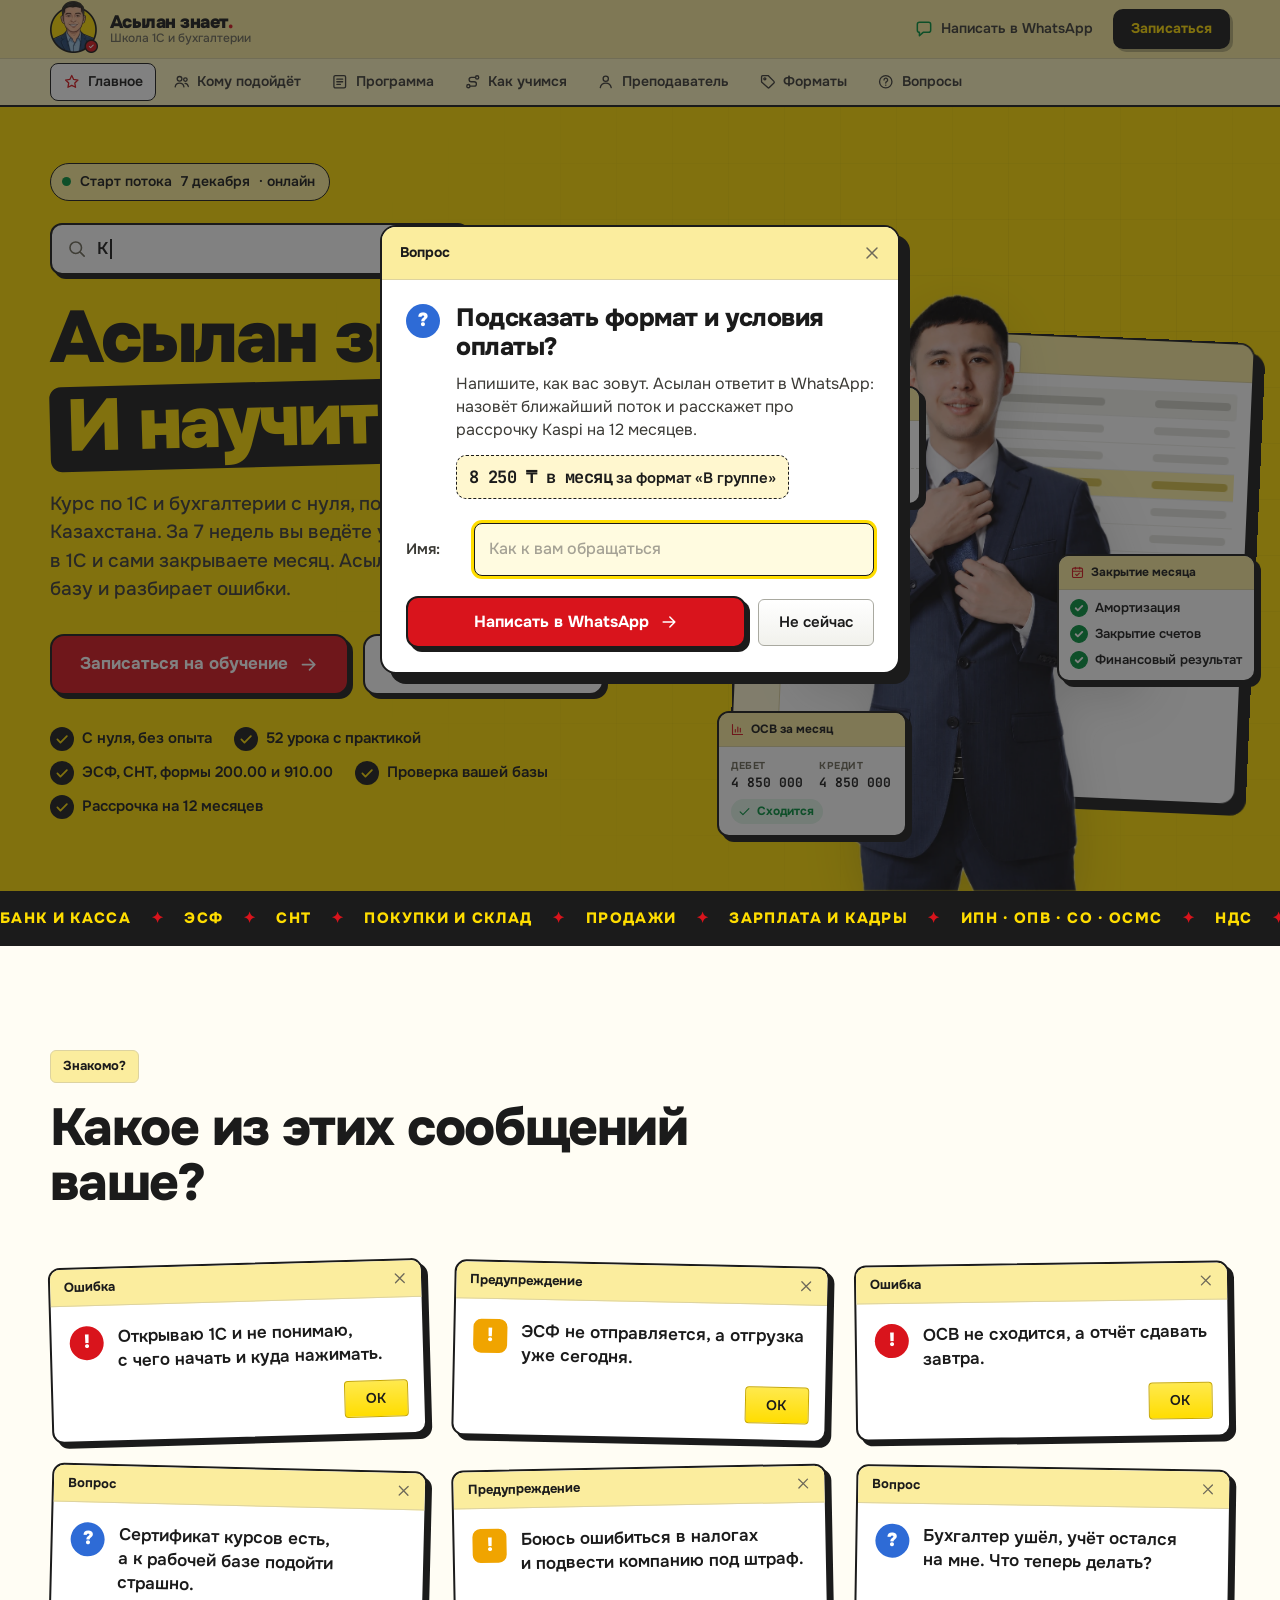
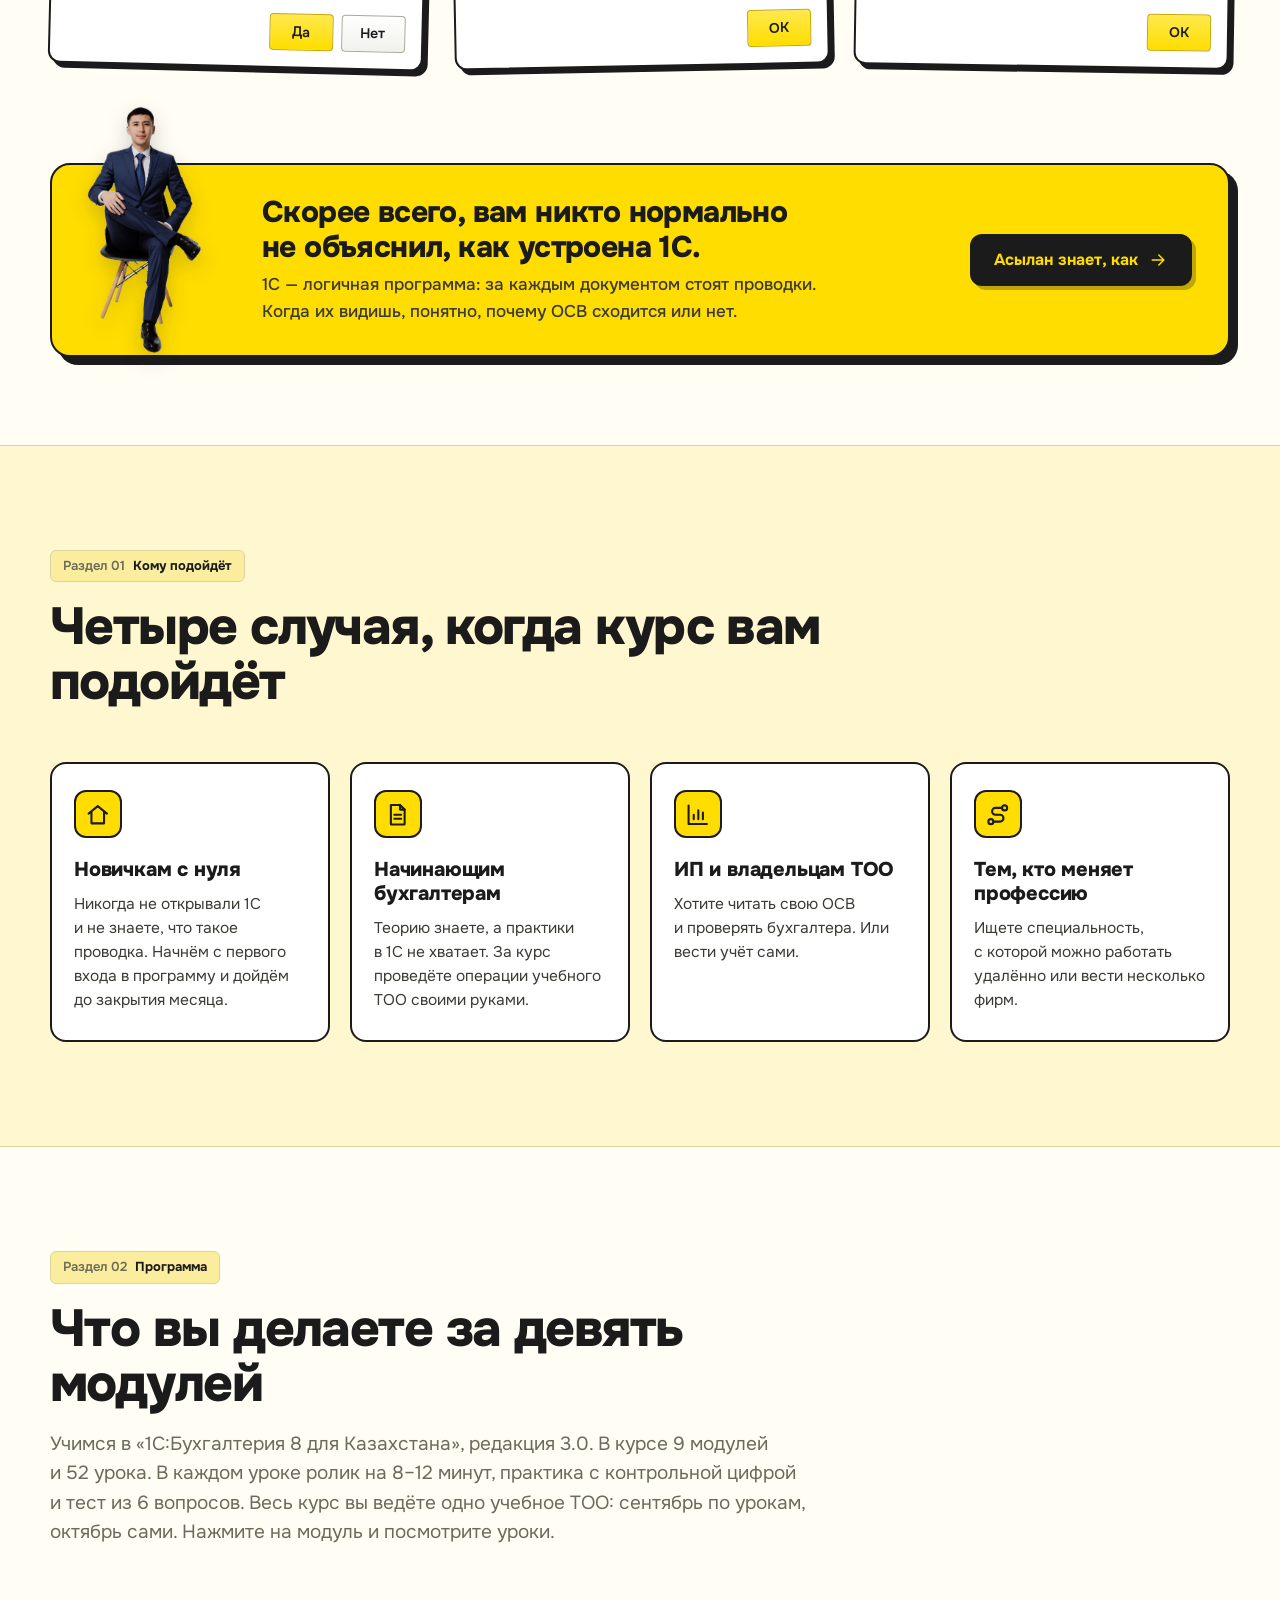
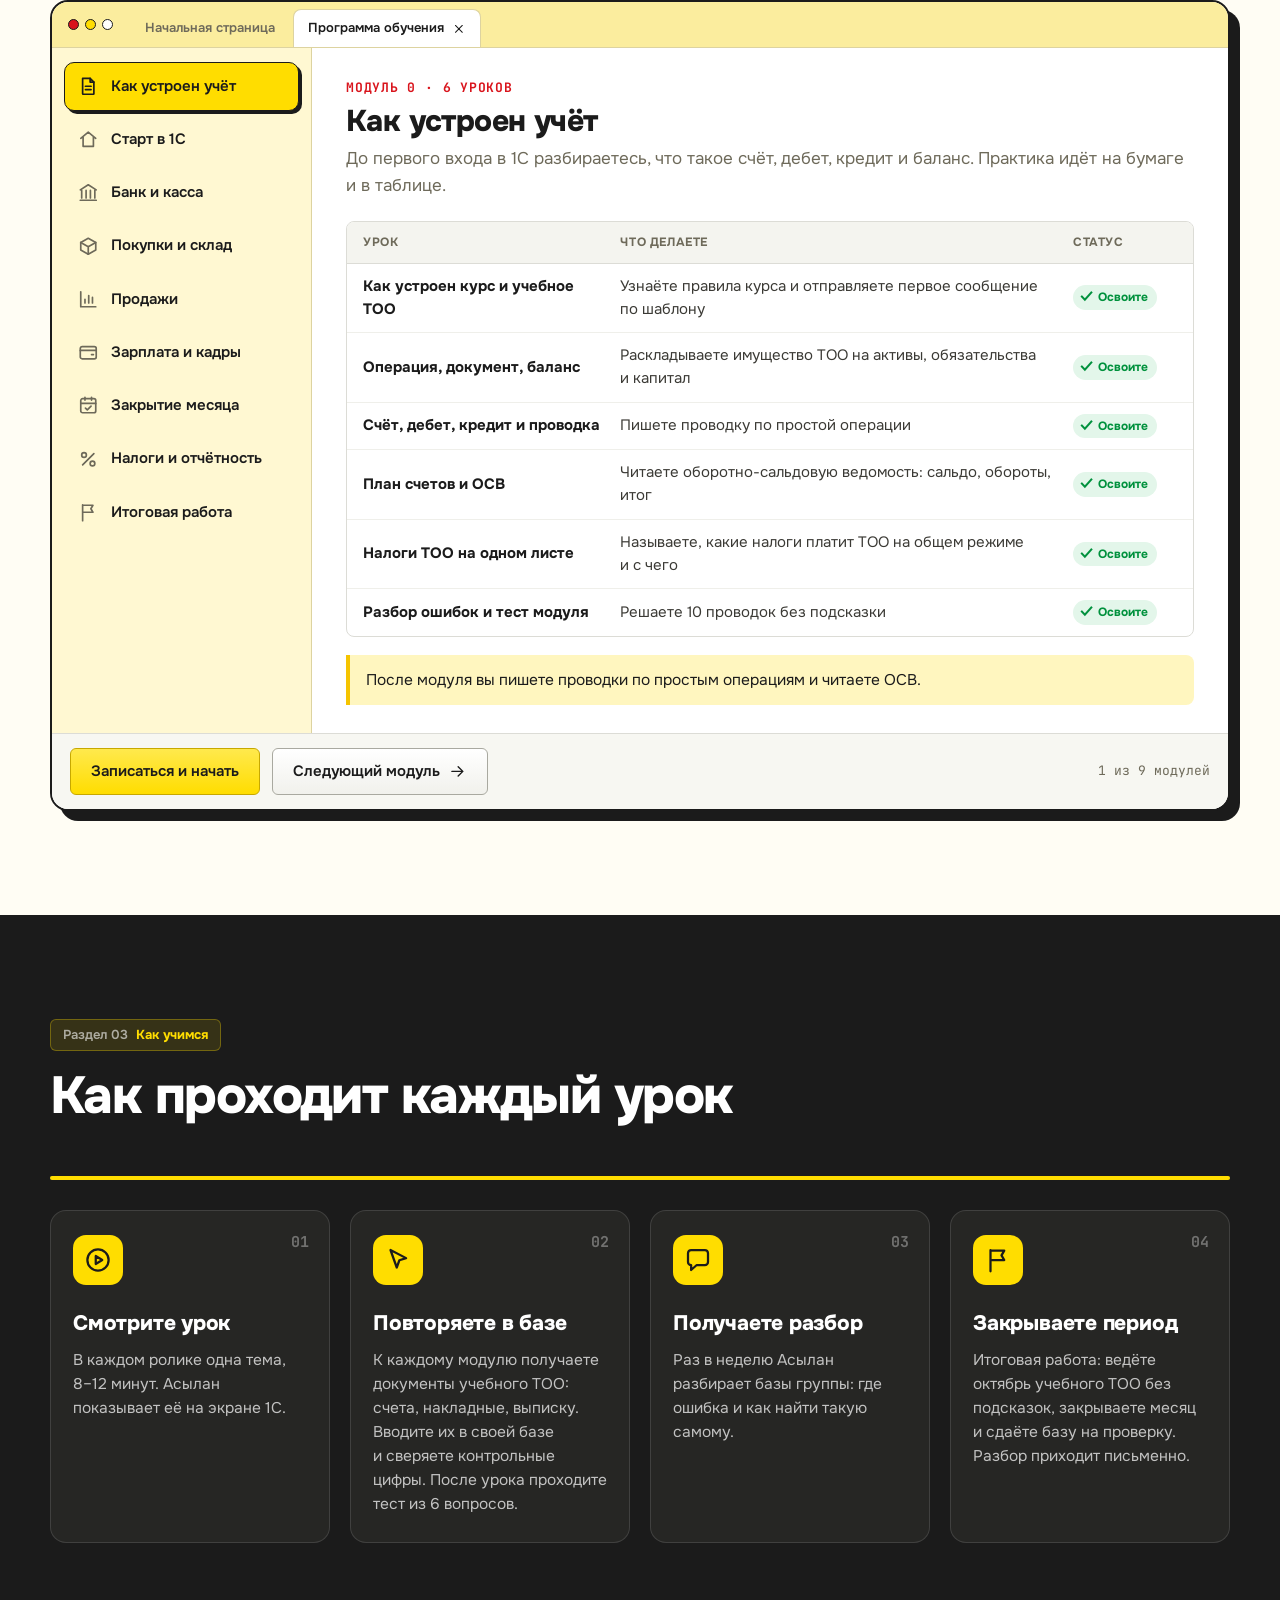
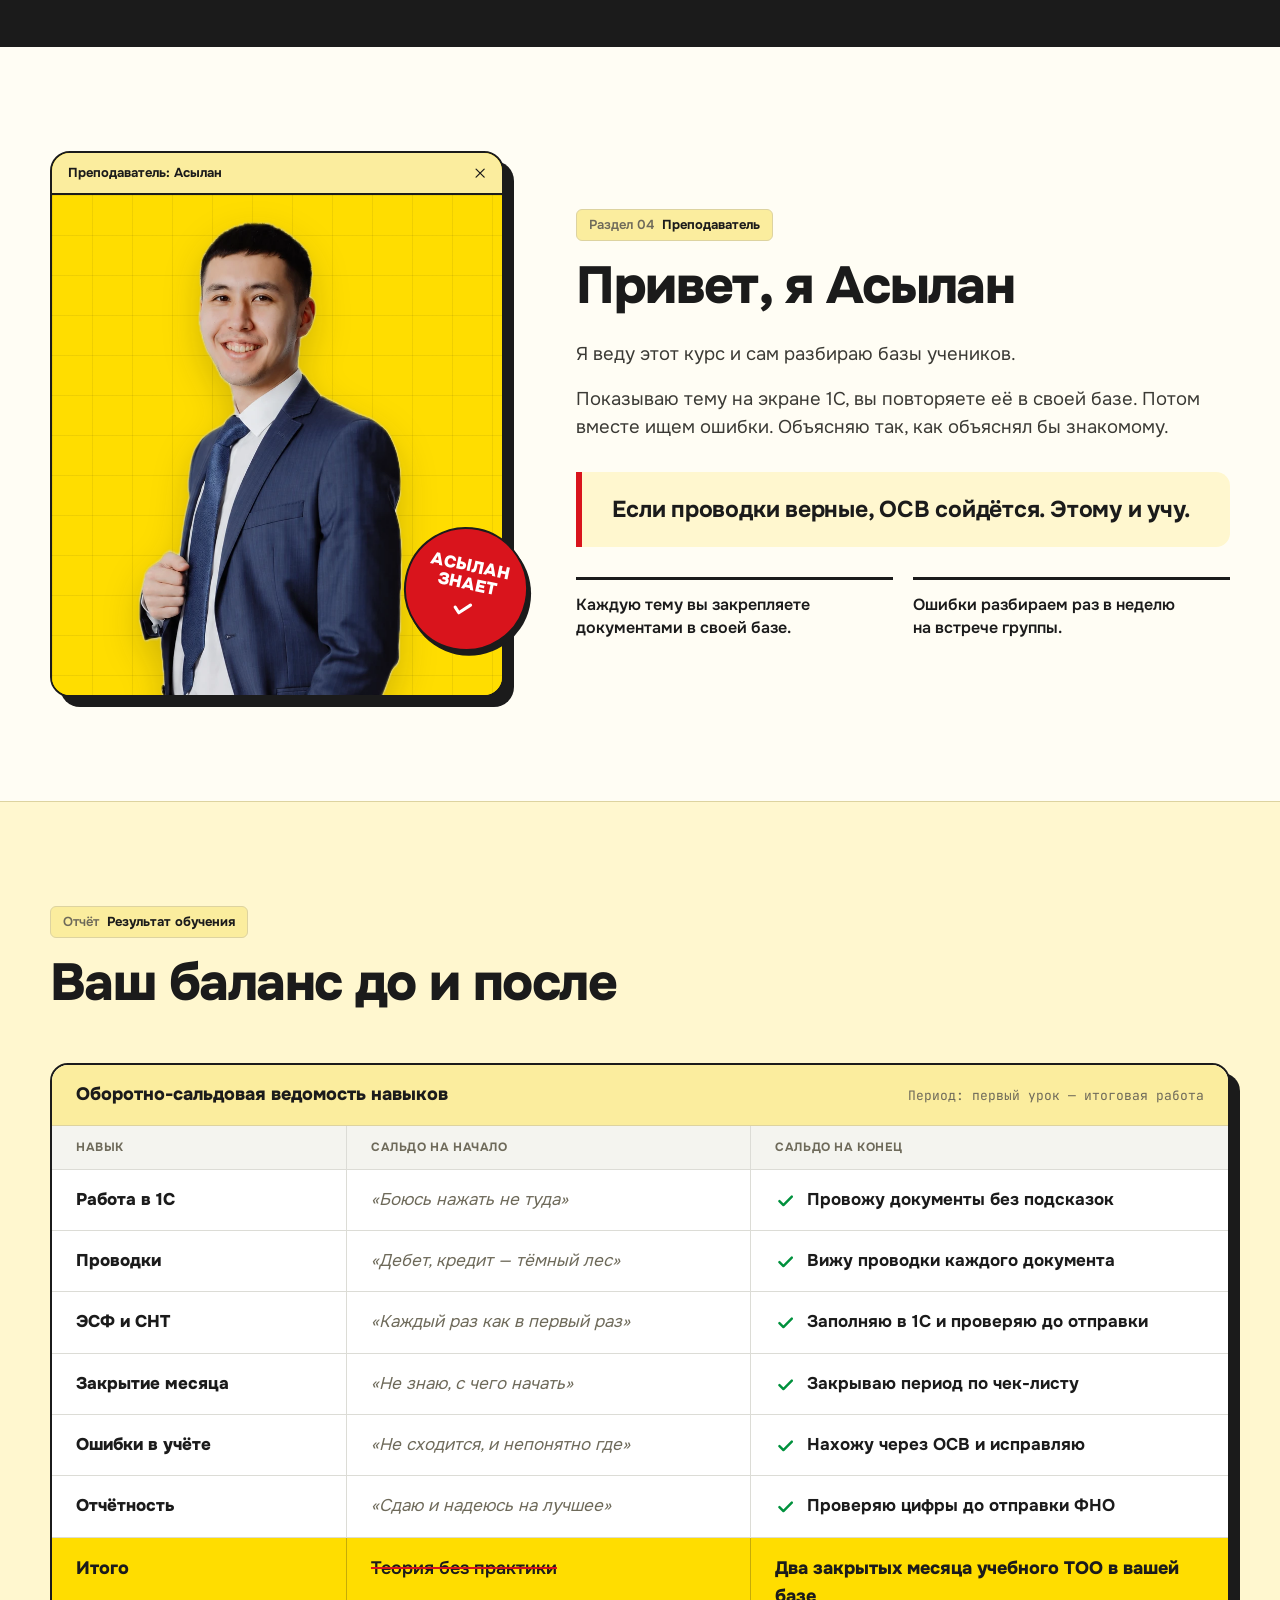
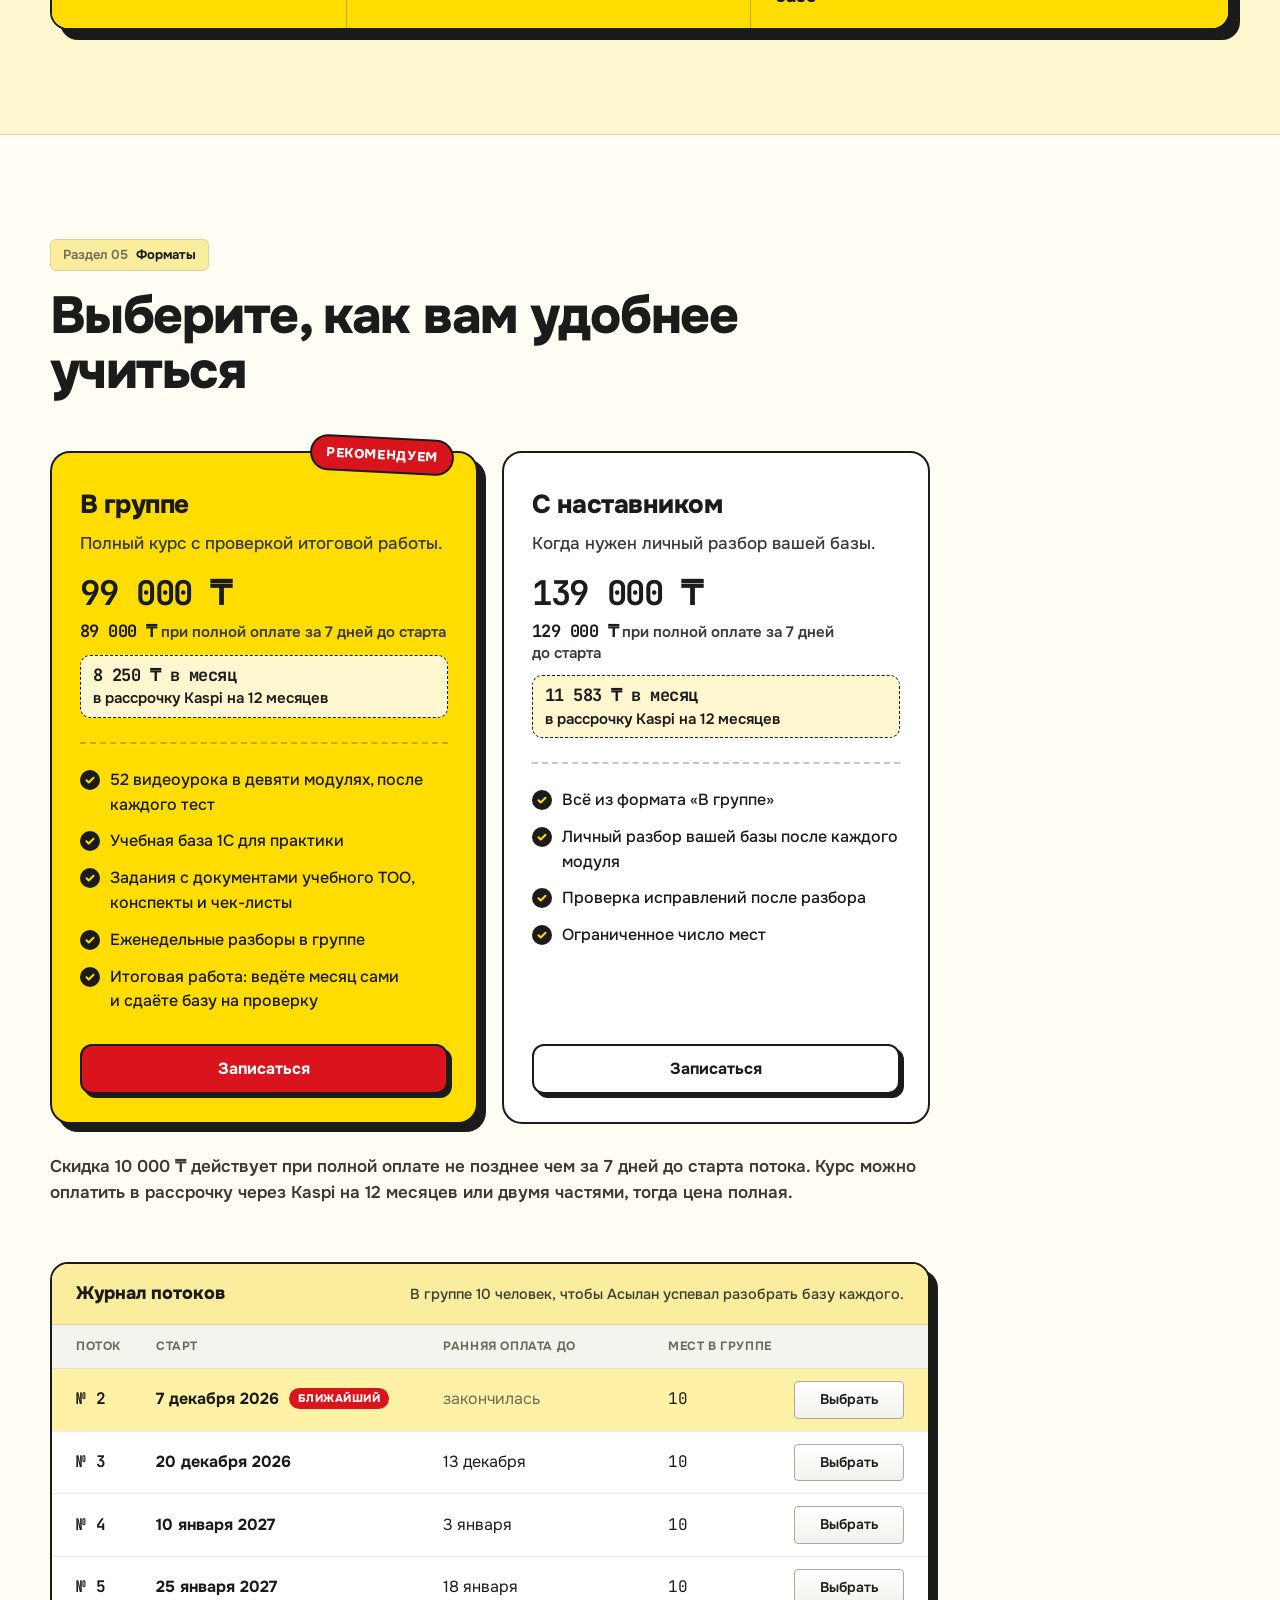
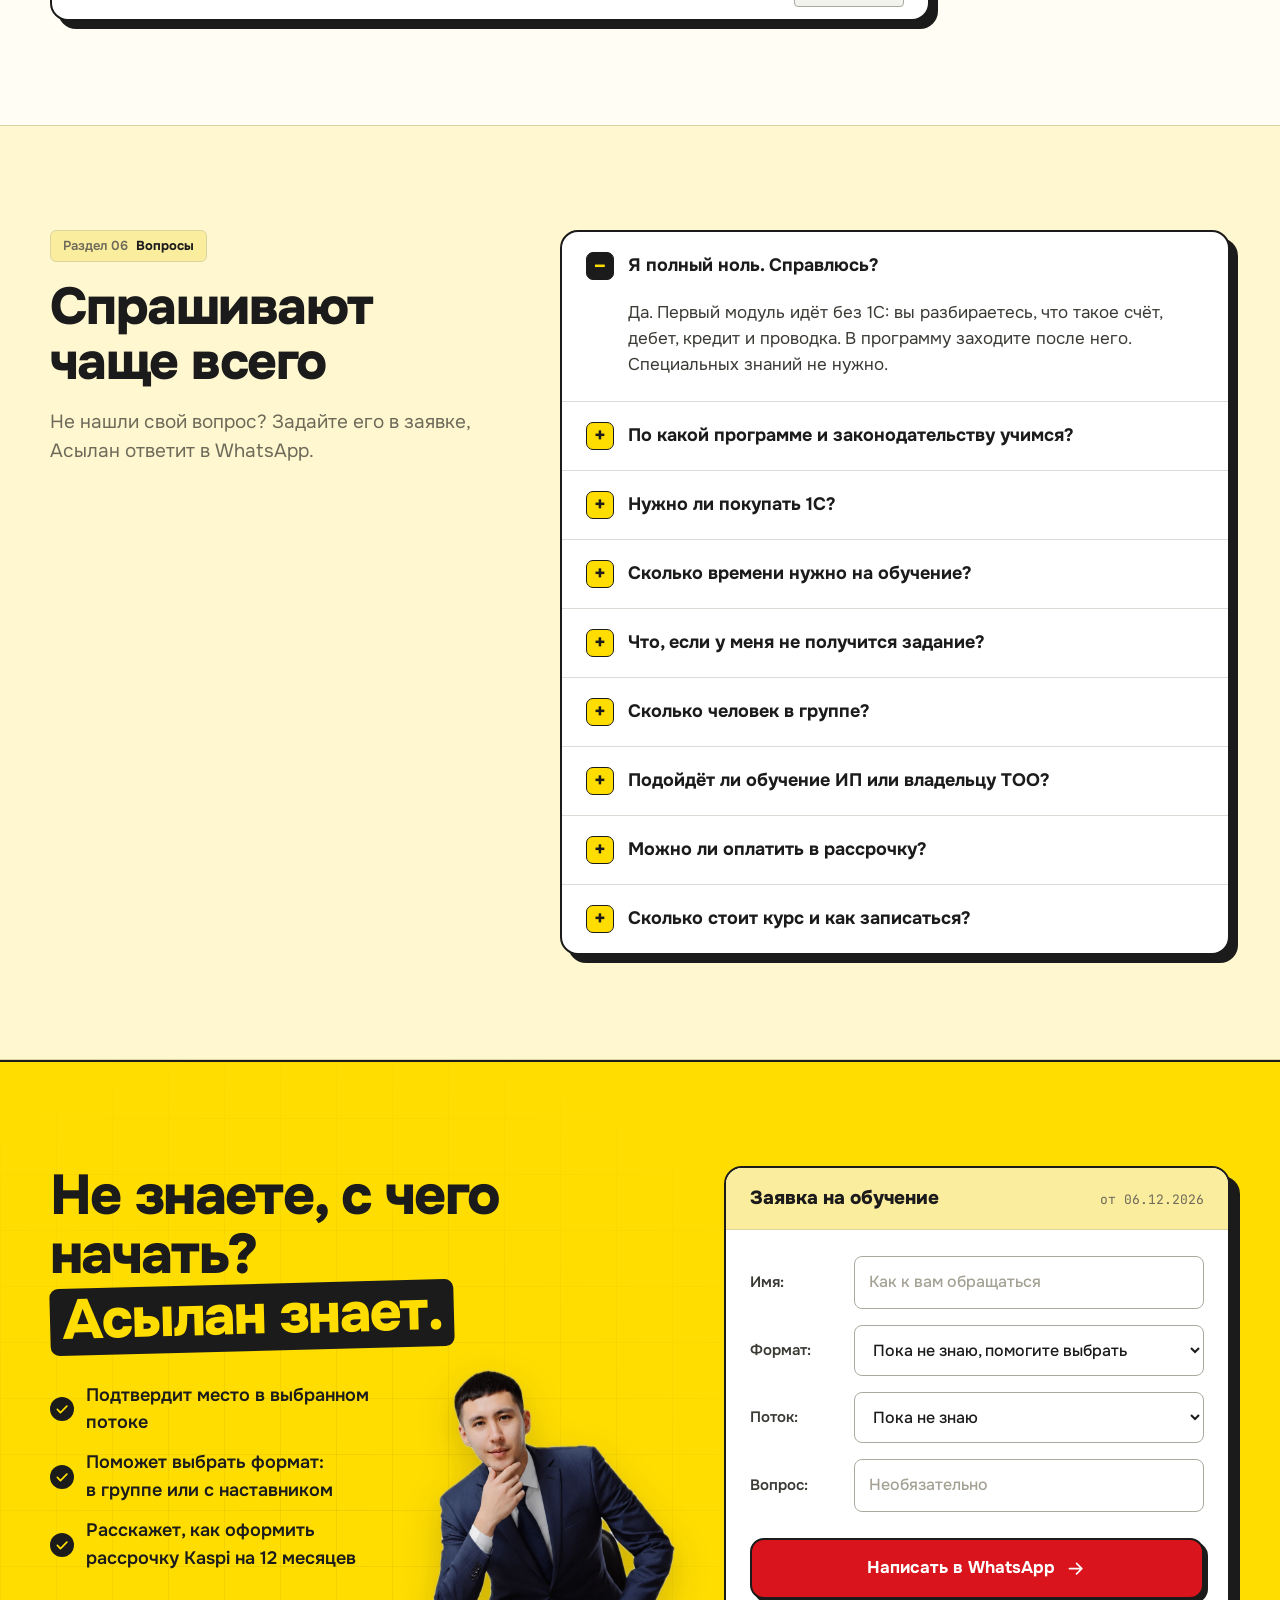
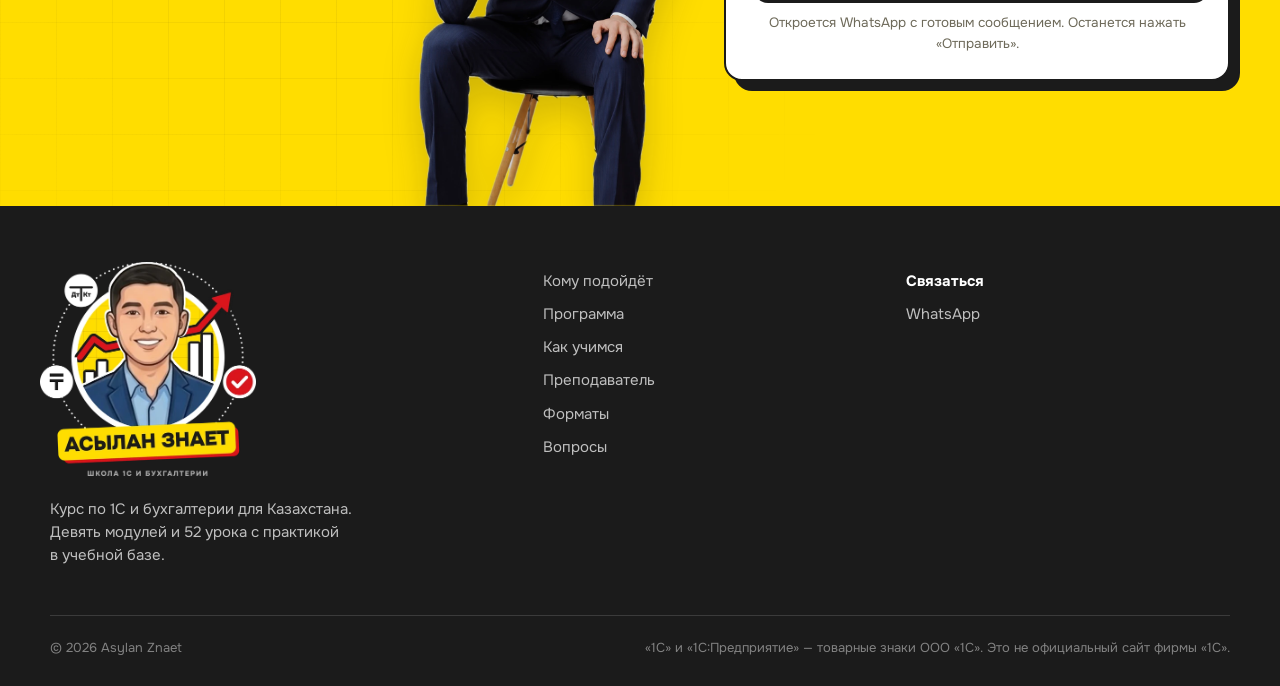
==== commit d33e1fd7: "Рассрочка: указан Kaspi Co-Authored-By: Claude Fable 5.2 <noreply@anthropic.com>" ====
--- a/index.html
+++ b/index.html
@@ -608,7 +608,7 @@
         <p class="plan__for">Полный курс с&nbsp;проверкой итоговой работы.</p>
         <p class="plan__price">99&nbsp;000&nbsp;₸</p>
         <p class="plan__early"><b>89&nbsp;000&nbsp;₸</b> при полной оплате за&nbsp;7&nbsp;дней до&nbsp;старта</p>
-        <p class="plan__split"><b>8&nbsp;250&nbsp;₸ в&nbsp;месяц</b> в&nbsp;рассрочку на&nbsp;12&nbsp;месяцев</p>
+        <p class="plan__split"><b>8&nbsp;250&nbsp;₸ в&nbsp;месяц</b> в&nbsp;рассрочку Kaspi на&nbsp;12&nbsp;месяцев</p>
         <ul>
           <li>52&nbsp;видеоурока в&nbsp;девяти модулях, после каждого тест</li>
           <li>Учебная база 1С для&nbsp;практики</li>
@@ -624,7 +624,7 @@
         <p class="plan__for">Когда нужен личный разбор вашей базы.</p>
         <p class="plan__price">139&nbsp;000&nbsp;₸</p>
         <p class="plan__early"><b>129&nbsp;000&nbsp;₸</b> при полной оплате за&nbsp;7&nbsp;дней до&nbsp;старта</p>
-        <p class="plan__split"><b>11&nbsp;583&nbsp;₸ в&nbsp;месяц</b> в&nbsp;рассрочку на&nbsp;12&nbsp;месяцев</p>
+        <p class="plan__split"><b>11&nbsp;583&nbsp;₸ в&nbsp;месяц</b> в&nbsp;рассрочку Kaspi на&nbsp;12&nbsp;месяцев</p>
         <ul>
           <li>Всё из&nbsp;формата «В&nbsp;группе»</li>
           <li>Личный разбор вашей базы после каждого модуля</li>
@@ -635,7 +635,7 @@
       </article>
     </div>
 
-    <p class="plans__note reveal">Скидка 10&nbsp;000&nbsp;₸ действует при полной оплате не&nbsp;позднее чем за&nbsp;7&nbsp;дней до&nbsp;старта потока. Курс можно оплатить в&nbsp;рассрочку на&nbsp;12&nbsp;месяцев или двумя частями, тогда цена полная.</p>
+    <p class="plans__note reveal">Скидка 10&nbsp;000&nbsp;₸ действует при полной оплате не&nbsp;позднее чем за&nbsp;7&nbsp;дней до&nbsp;старта потока. Курс можно оплатить в&nbsp;рассрочку через Kaspi на&nbsp;12&nbsp;месяцев или двумя частями, тогда цена полная.</p>
     <div class="streams reveal" id="potoki">
       <div class="streams__bar"><b>Журнал потоков</b><span>В&nbsp;группе 10&nbsp;человек, чтобы Асылан успевал разобрать базу каждого.</span></div>
       <div class="streams__head" aria-hidden="true"><span>Поток</span><span>Старт</span><span>Ранняя оплата до</span><span>Мест в&nbsp;группе</span><span></span></div>
@@ -720,11 +720,11 @@
       </details>
       <details>
         <summary>Можно&nbsp;ли оплатить в&nbsp;рассрочку?</summary>
-        <p>Да. Есть рассрочка на&nbsp;12&nbsp;месяцев: 8&nbsp;250&nbsp;₸ в&nbsp;месяц за&nbsp;формат «В&nbsp;группе» и&nbsp;11&nbsp;583&nbsp;₸ за&nbsp;формат «С&nbsp;наставником». Ещё можно заплатить двумя равными частями: первая до&nbsp;старта, вторая к&nbsp;середине курса. В&nbsp;обоих случаях цена полная. Скидка 10&nbsp;000&nbsp;₸ действует, если оплатить всю сумму не&nbsp;позднее чем за&nbsp;7&nbsp;дней до&nbsp;старта потока.</p>
+        <p>Да. Есть рассрочка через Kaspi на&nbsp;12&nbsp;месяцев, без переплаты: 8&nbsp;250&nbsp;₸ в&nbsp;месяц за&nbsp;формат «В&nbsp;группе» и&nbsp;11&nbsp;583&nbsp;₸ за&nbsp;формат «С&nbsp;наставником». Ещё можно заплатить двумя равными частями: первая до&nbsp;старта, вторая к&nbsp;середине курса. В&nbsp;обоих случаях цена полная. Скидка 10&nbsp;000&nbsp;₸ действует, если оплатить всю сумму не&nbsp;позднее чем за&nbsp;7&nbsp;дней до&nbsp;старта потока.</p>
       </details>
       <details>
         <summary>Сколько стоит курс и&nbsp;как записаться?</summary>
-        <p>Формат «В&nbsp;группе» стоит 99&nbsp;000&nbsp;₸, «С&nbsp;наставником» 139&nbsp;000&nbsp;₸. При полной оплате за&nbsp;7&nbsp;дней до&nbsp;старта потока цены ниже: 89&nbsp;000 и&nbsp;129&nbsp;000&nbsp;₸. Есть рассрочка на&nbsp;12&nbsp;месяцев. Заполните заявку ниже, она откроется в&nbsp;WhatsApp готовым сообщением. Асылан подтвердит место в&nbsp;выбранном потоке.</p>
+        <p>Формат «В&nbsp;группе» стоит 99&nbsp;000&nbsp;₸, «С&nbsp;наставником» 139&nbsp;000&nbsp;₸. При полной оплате за&nbsp;7&nbsp;дней до&nbsp;старта потока цены ниже: 89&nbsp;000 и&nbsp;129&nbsp;000&nbsp;₸. Есть рассрочка через Kaspi на&nbsp;12&nbsp;месяцев. Заполните заявку ниже, она откроется в&nbsp;WhatsApp готовым сообщением. Асылан подтвердит место в&nbsp;выбранном потоке.</p>
       </details>
     </div>
   </div>
@@ -738,7 +738,7 @@
       <ul class="cta__list reveal">
         <li><span class="tick"><svg class="icon"><use href="#i-check"/></svg></span>Подтвердит место в&nbsp;выбранном потоке</li>
         <li><span class="tick"><svg class="icon"><use href="#i-check"/></svg></span>Поможет выбрать формат: в&nbsp;группе или с&nbsp;наставником</li>
-        <li><span class="tick"><svg class="icon"><use href="#i-check"/></svg></span>Расскажет, как оформить рассрочку на&nbsp;12&nbsp;месяцев</li>
+        <li><span class="tick"><svg class="icon"><use href="#i-check"/></svg></span>Расскажет, как оформить рассрочку Kaspi на&nbsp;12&nbsp;месяцев</li>
       </ul>
       <img class="cta__photo" src="assets/img/asylan-think.webp" width="784" height="1318" alt="" loading="lazy">
     </div>
@@ -851,7 +851,7 @@
       <span class="dlg__ic dlg__ic--q" aria-hidden="true">?</span>
       <div>
         <h2 class="pop__title" id="popTitle">Подсказать формат и&nbsp;условия оплаты?</h2>
-        <p class="pop__text">Напишите, как вас зовут. Асылан ответит в&nbsp;WhatsApp: назовёт ближайший поток и&nbsp;расскажет про рассрочку на&nbsp;12&nbsp;месяцев.</p>
+        <p class="pop__text">Напишите, как вас зовут. Асылан ответит в&nbsp;WhatsApp: назовёт ближайший поток и&nbsp;расскажет про рассрочку Kaspi на&nbsp;12&nbsp;месяцев.</p>
         <p class="pop__price"><b>8&nbsp;250&nbsp;₸ в&nbsp;месяц</b> за&nbsp;формат «В&nbsp;группе»</p>
       </div>
     </div>
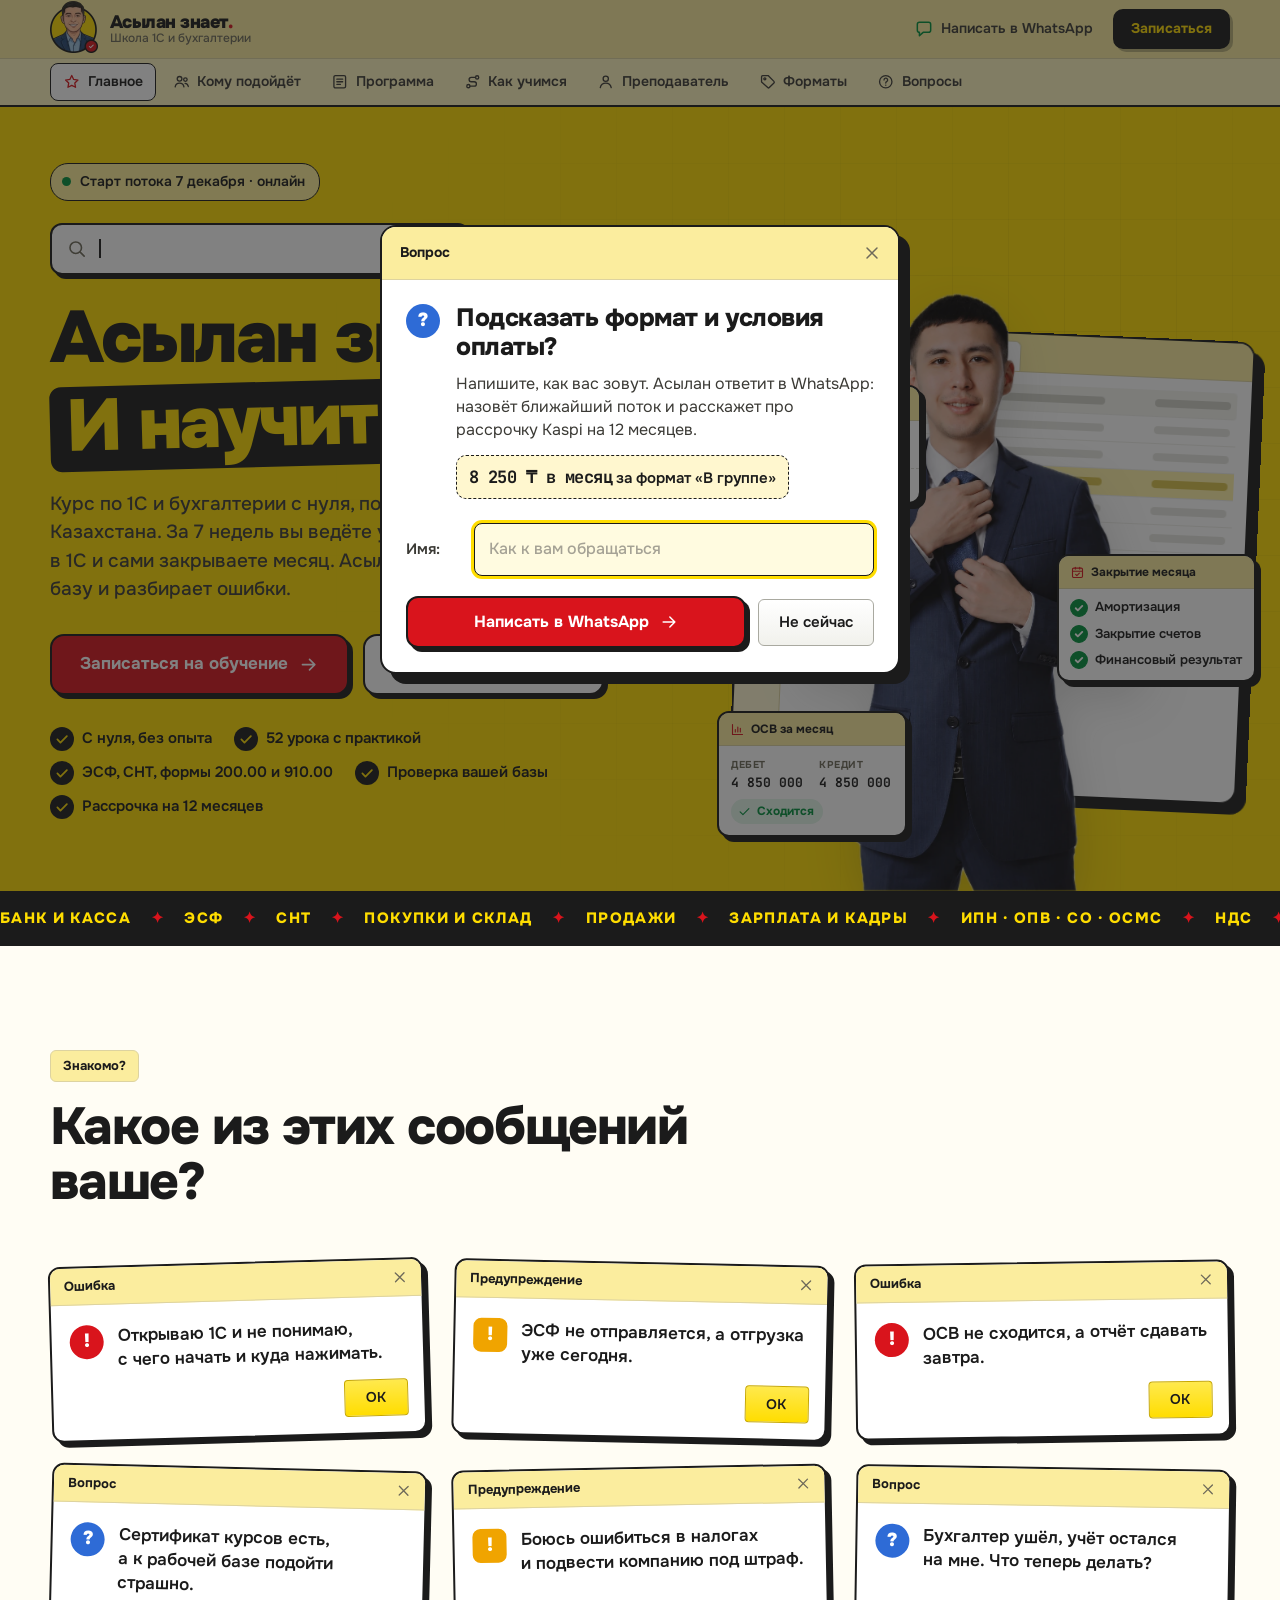
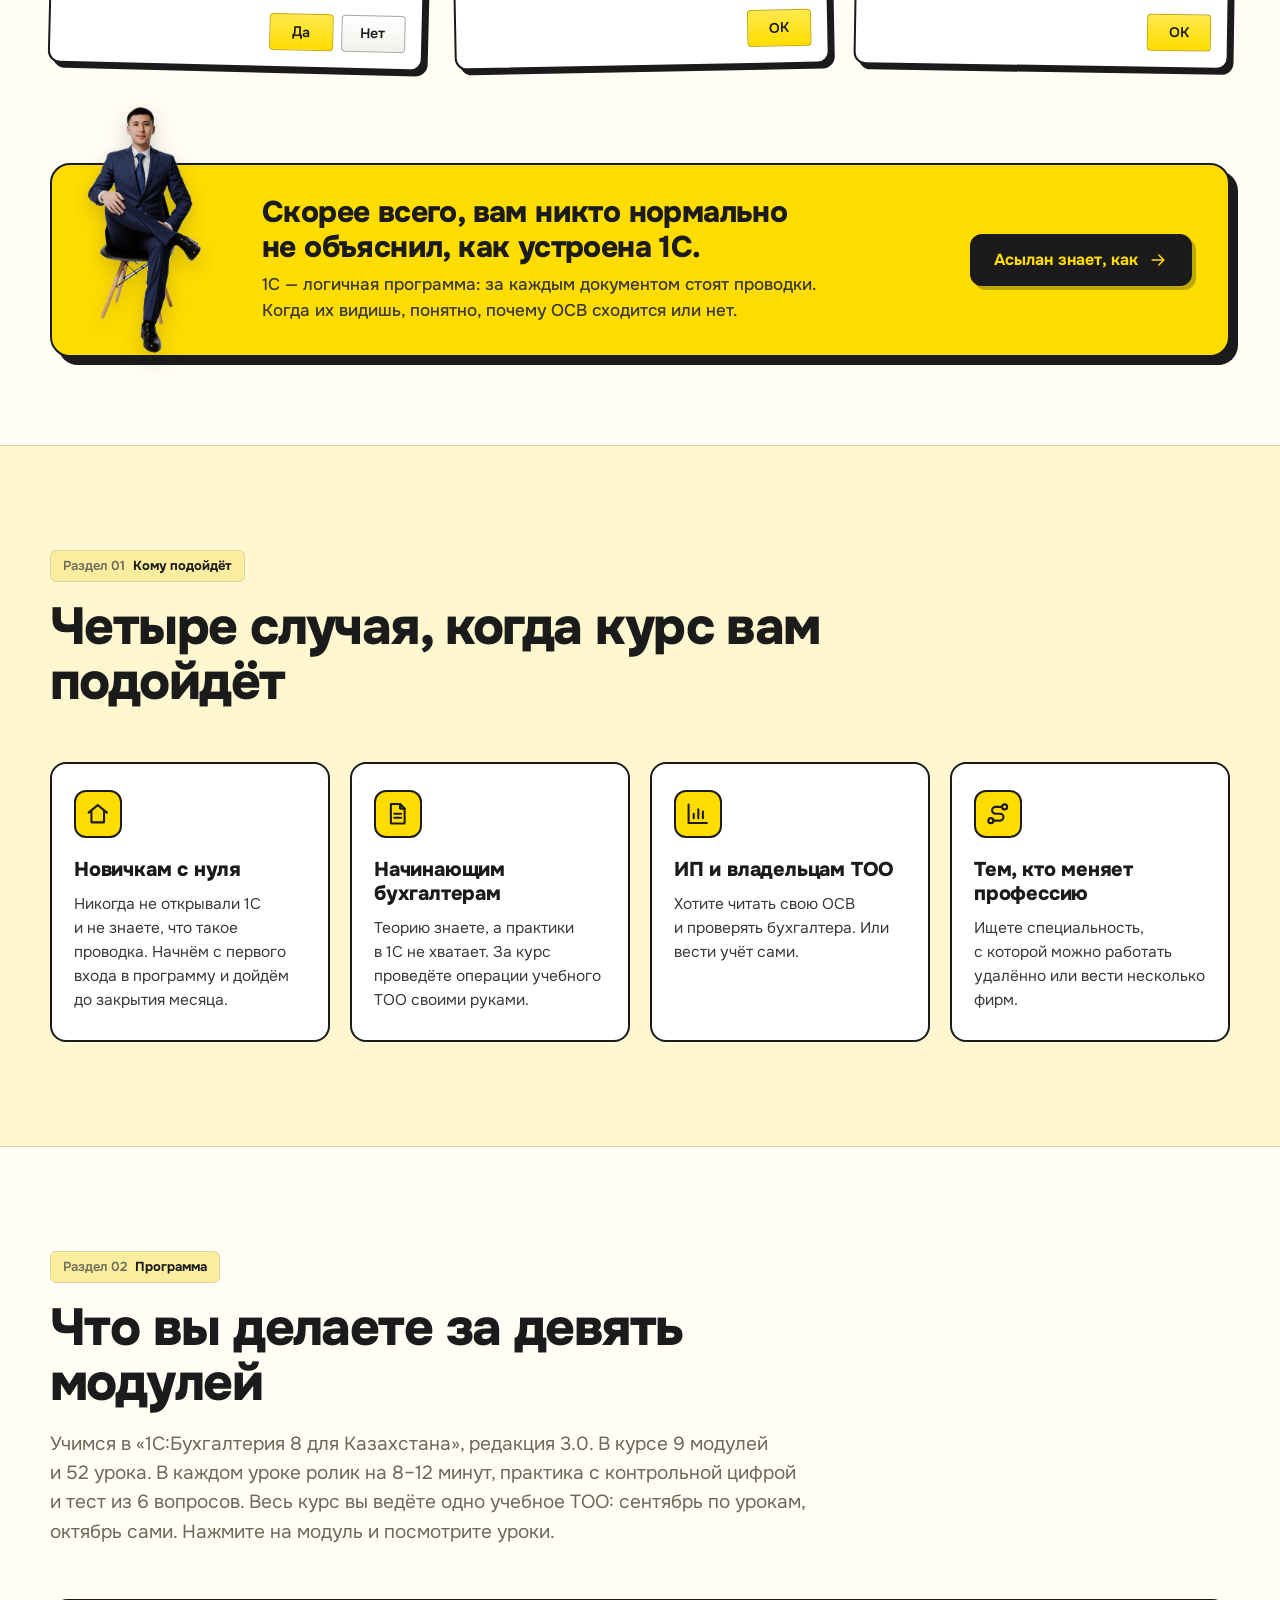
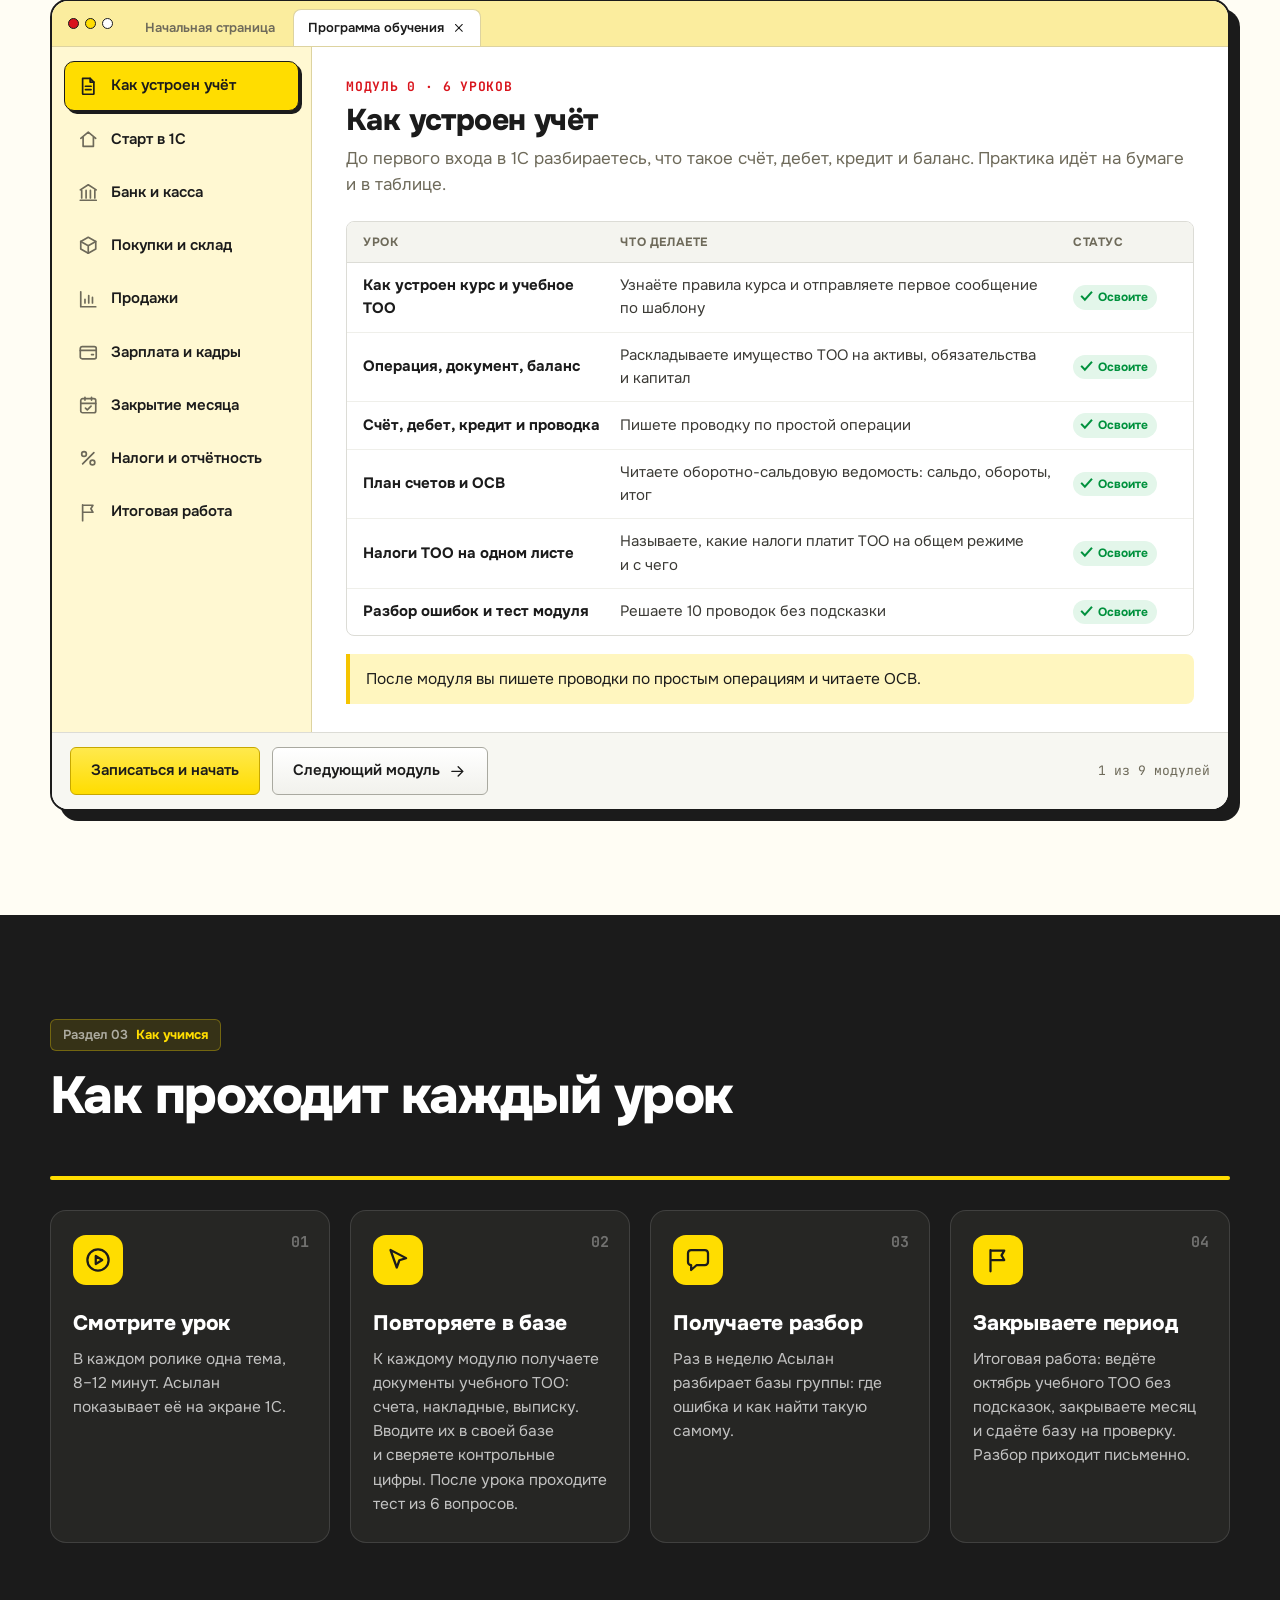
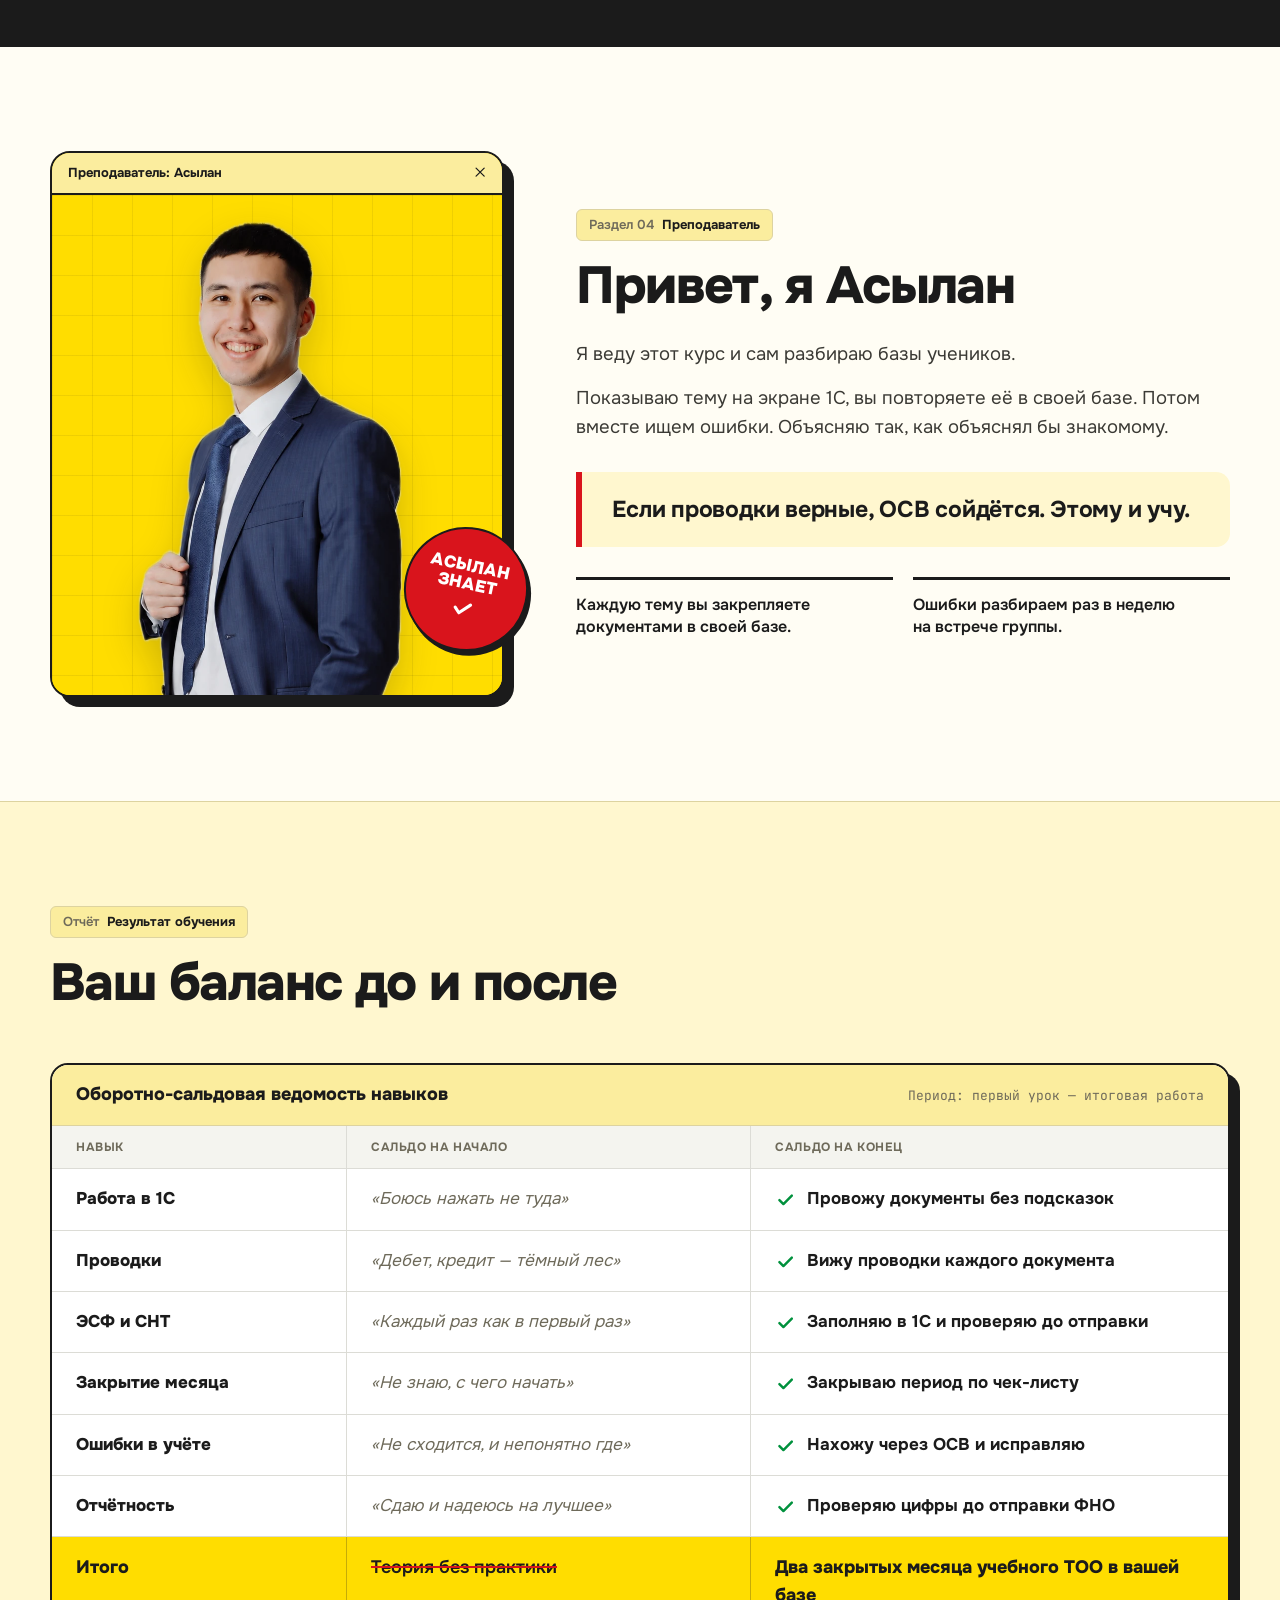
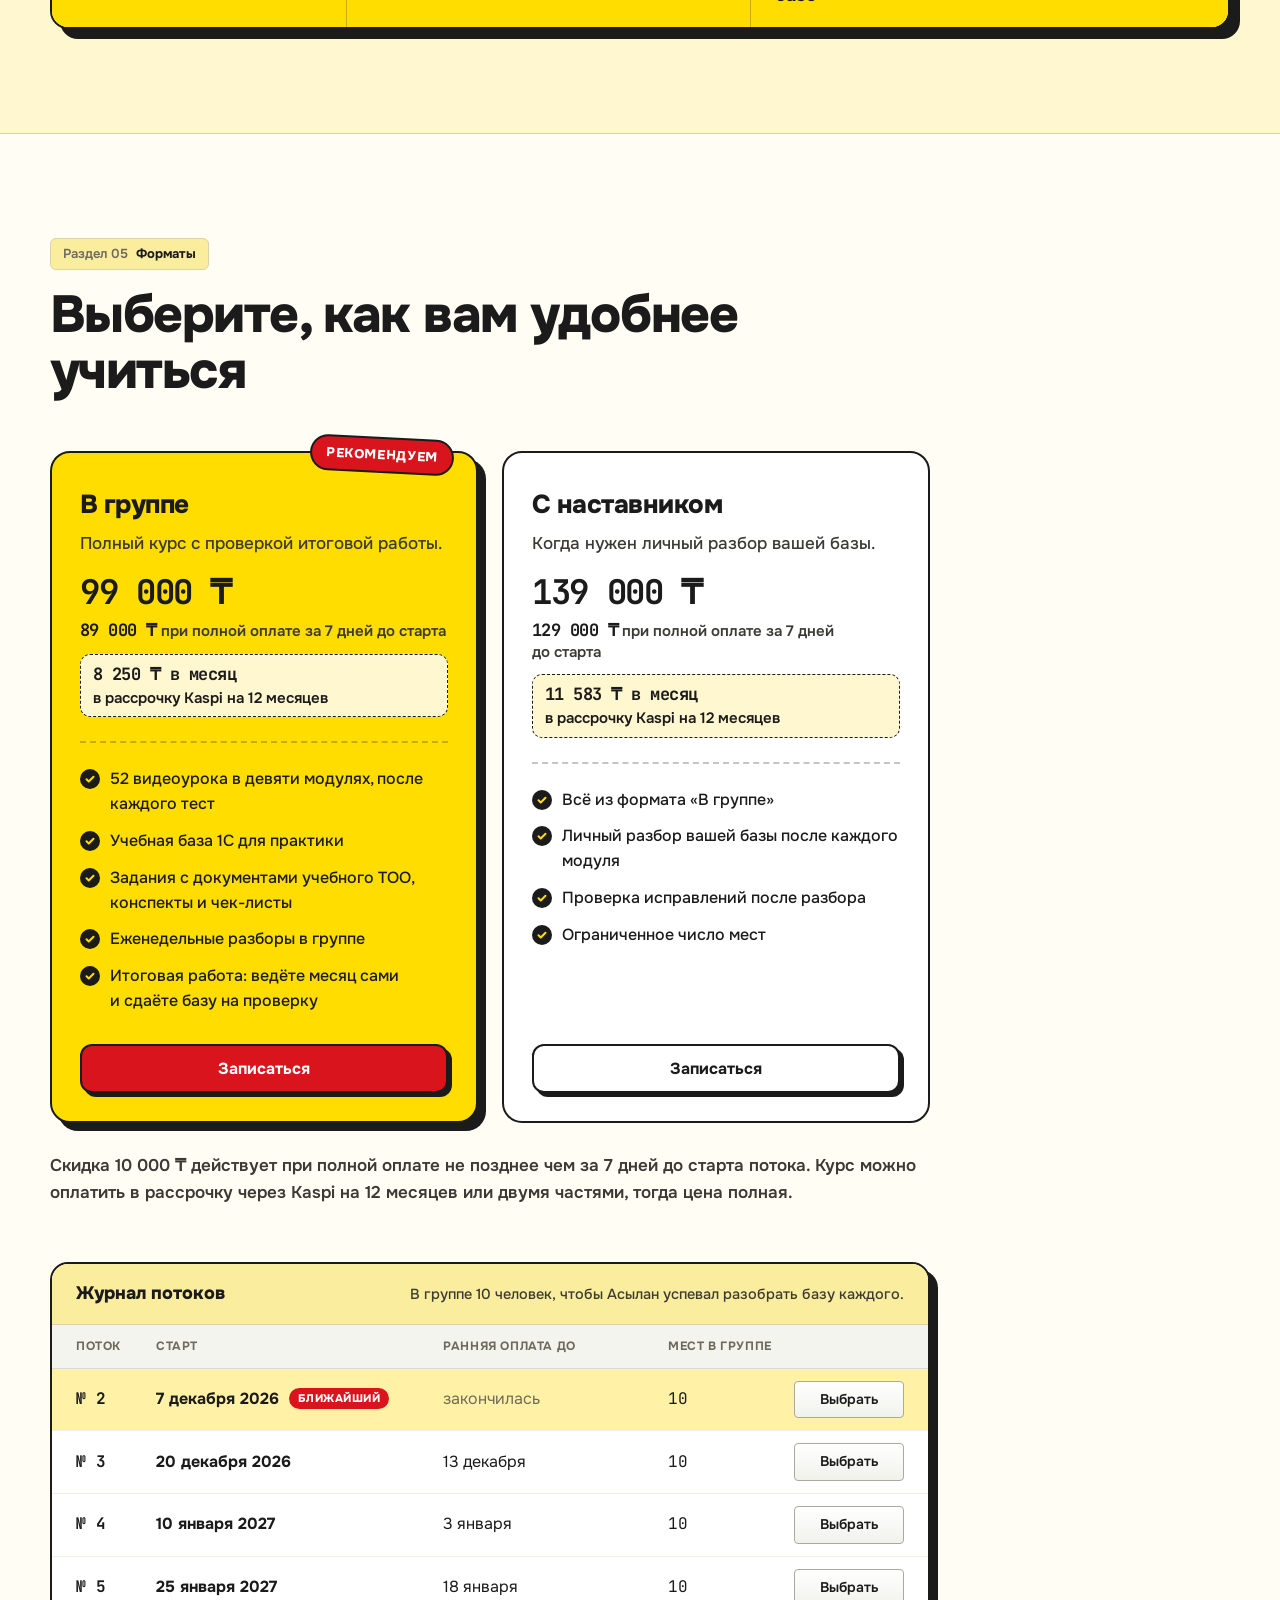
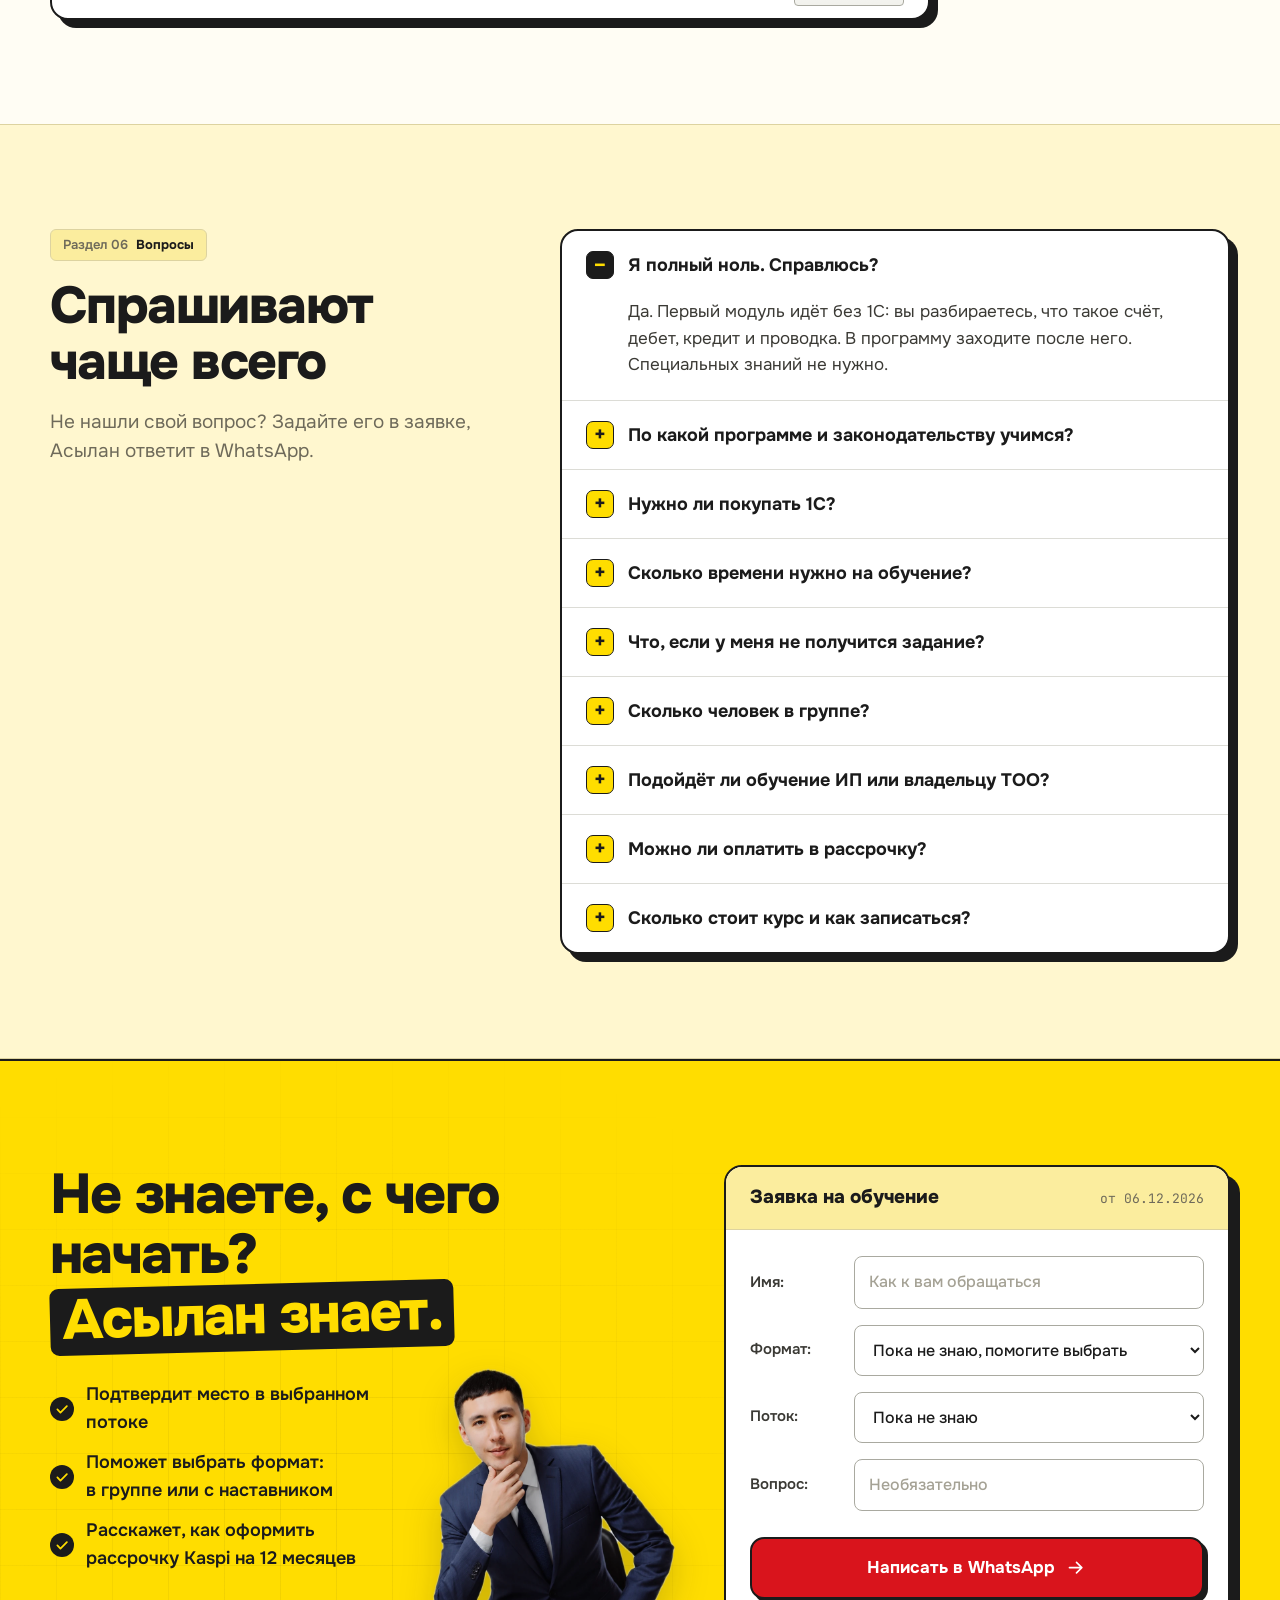
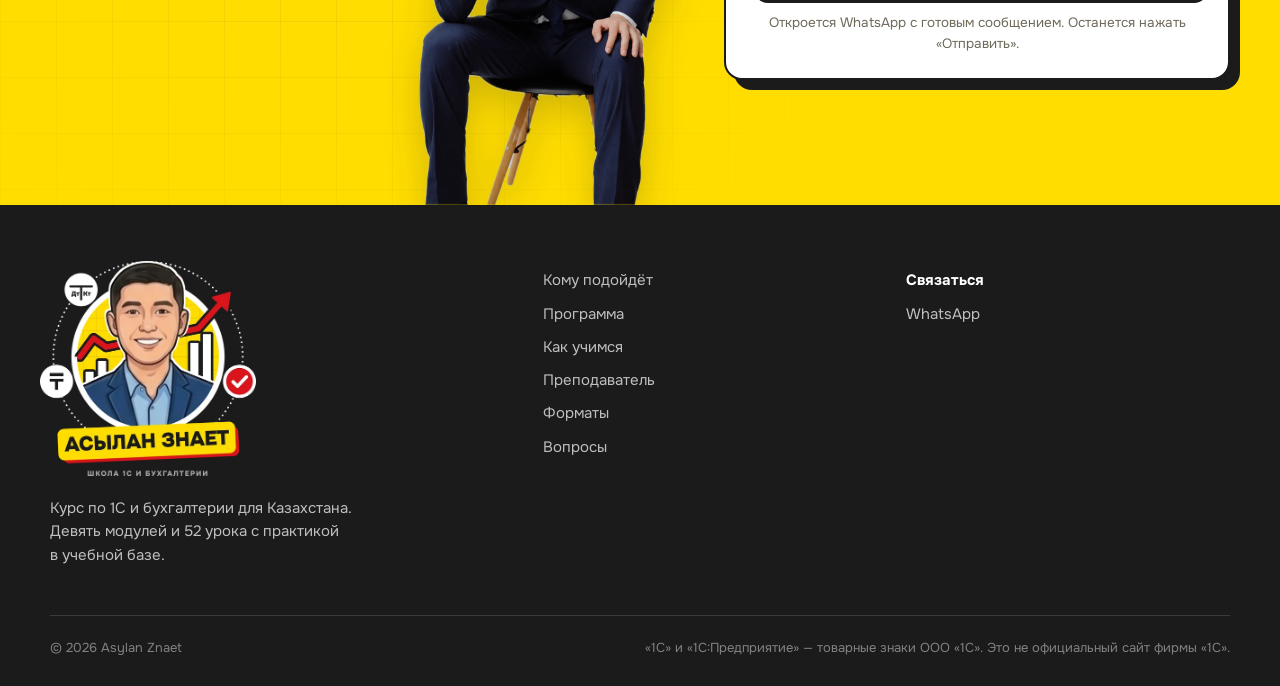
==== commit 6c73506f: "Поток 25 ноября: осталось 3 места Co-Authored-By: Claude Fable 5.2 <noreply@anthropic.com>" ====
--- a/index.html
+++ b/index.html
@@ -90,7 +90,7 @@
 <section class="hero" data-section="top">
   <div class="container hero__grid">
     <div class="hero__copy">
-      <p class="chip"><i class="chip__dot"></i>Старт потока <span id="nextStart">25&nbsp;ноября</span> · онлайн</p>
+      <p class="chip"><i class="chip__dot"></i><span class="chip__text">Старт потока <span id="nextStart">25&nbsp;ноября</span> · онлайн</span><span class="chip__left" id="nextLeft">осталось 3&nbsp;места</span></p>
 
       <div class="ask" aria-hidden="true">
         <svg class="icon"><use href="#i-search"/></svg>
@@ -640,11 +640,11 @@
       <div class="streams__bar"><b>Журнал потоков</b><span>В&nbsp;группе 10&nbsp;человек, чтобы Асылан успевал разобрать базу каждого.</span></div>
       <div class="streams__head" aria-hidden="true"><span>Поток</span><span>Старт</span><span>Ранняя оплата до</span><span>Мест в&nbsp;группе</span><span></span></div>
       <ul class="streams__list">
-        <li class="stream" data-start="2026-11-25" data-early="2026-11-18" data-label="25 ноября">
+        <li class="stream" data-start="2026-11-25" data-early="2026-11-18" data-label="25 ноября" data-left="3">
           <b class="stream__n mono">№&nbsp;1</b>
           <span class="stream__date">25&nbsp;ноября 2026</span>
           <span class="stream__early">18&nbsp;ноября</span>
-          <span class="stream__seats mono">10</span>
+          <span class="stream__seats"><b class="stream__left">осталось 3</b></span>
           <a class="cbtn stream__btn" href="#zayavka" data-stream="25 ноября">Выбрать</a>
         </li>
         <li class="stream" data-start="2026-12-07" data-early="2026-11-30" data-label="7 декабря">
@@ -771,7 +771,7 @@
           <span>Поток:</span>
           <select name="stream" id="streamSelect">
             <option value="">Пока не знаю</option>
-            <option value="25 ноября">Поток 1, старт 25 ноября</option>
+            <option value="25 ноября">Поток 1, старт 25 ноября, осталось 3 места</option>
             <option value="7 декабря">Поток 2, старт 7 декабря</option>
             <option value="20 декабря">Поток 3, старт 20 декабря</option>
             <option value="10 января">Поток 4, старт 10 января</option>
--- a/css/styles.css
+++ b/css/styles.css
@@ -190,6 +190,11 @@
   font-size: 14px; font-weight: 600;
   background: rgba(255, 255, 255, .6); border: 1.5px solid var(--ink); border-radius: 999px;
 }
+.chip { flex-wrap: wrap; row-gap: 6px; border-radius: 18px; }
+.chip__dot { flex: none; }
+.chip__text { white-space: nowrap; }
+.chip__left { margin-left: 4px; padding: 3px 10px; font-size: .92em; font-weight: 800; color: #fff; background: var(--red); border-radius: 999px; white-space: nowrap; }
+.chip__left[hidden] { display: none; }
 .chip__dot { width: 9px; height: 9px; border-radius: 50%; background: var(--green); animation: pulse 2s infinite; }
 
 .ask {
@@ -538,6 +543,7 @@
 .stream__date { font-weight: 700; }
 .stream__early.is-off { color: var(--muted); }
 .stream__btn { justify-content: center; }
+.stream__left { display: inline-block; padding: 3px 9px; font-size: 13px; font-weight: 800; color: #fff; background: var(--red); border-radius: 999px; white-space: nowrap; }
 .stream__tag { display: inline-block; margin-left: 10px; padding: 2px 9px; font-size: 11px; font-weight: 800; text-transform: uppercase; letter-spacing: .04em; color: #fff; background: var(--red); border-radius: 999px; vertical-align: 2px; }
 .plan ul { display: grid; gap: 12px; margin: 24px 0 30px; padding-top: 24px; border-top: 2px dashed rgba(27, 27, 27, .25); flex: 1; align-content: start; }
 .plan li { position: relative; padding-left: 30px; font-size: 16px; font-weight: 500; }
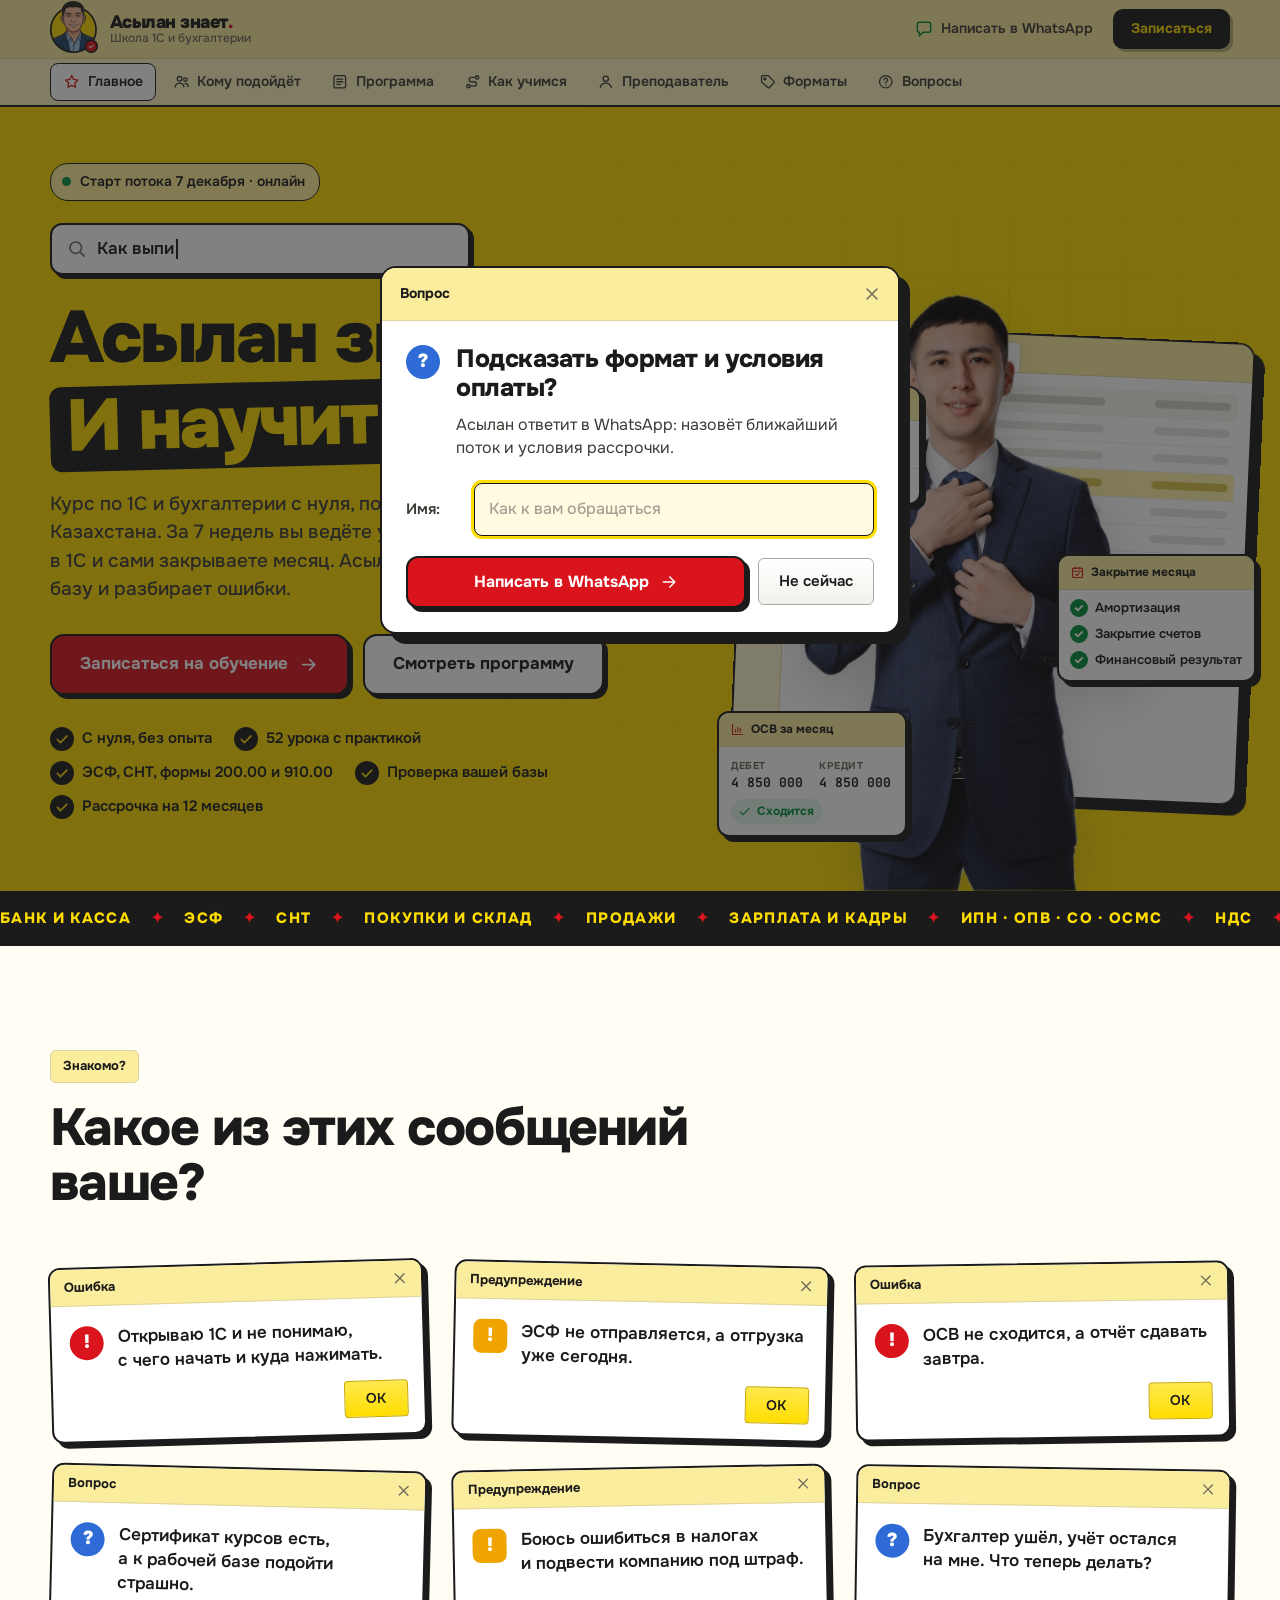
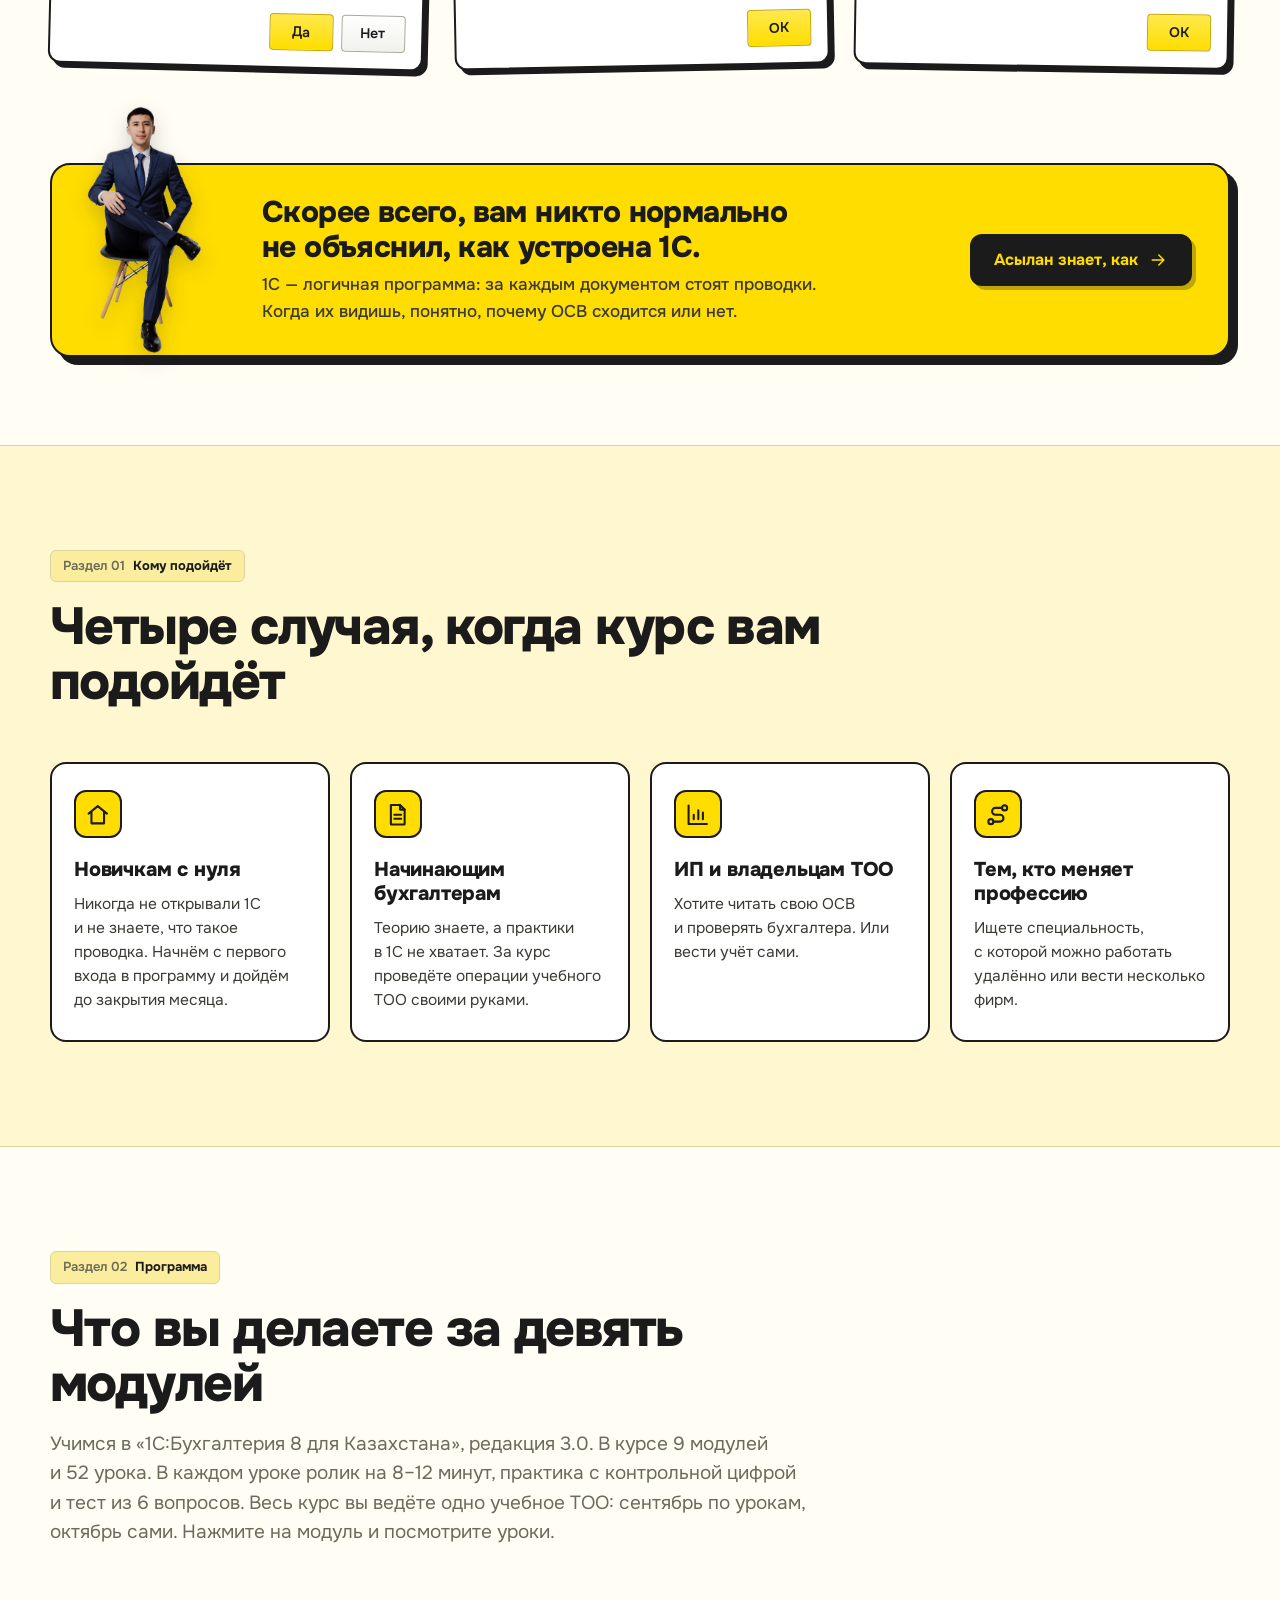
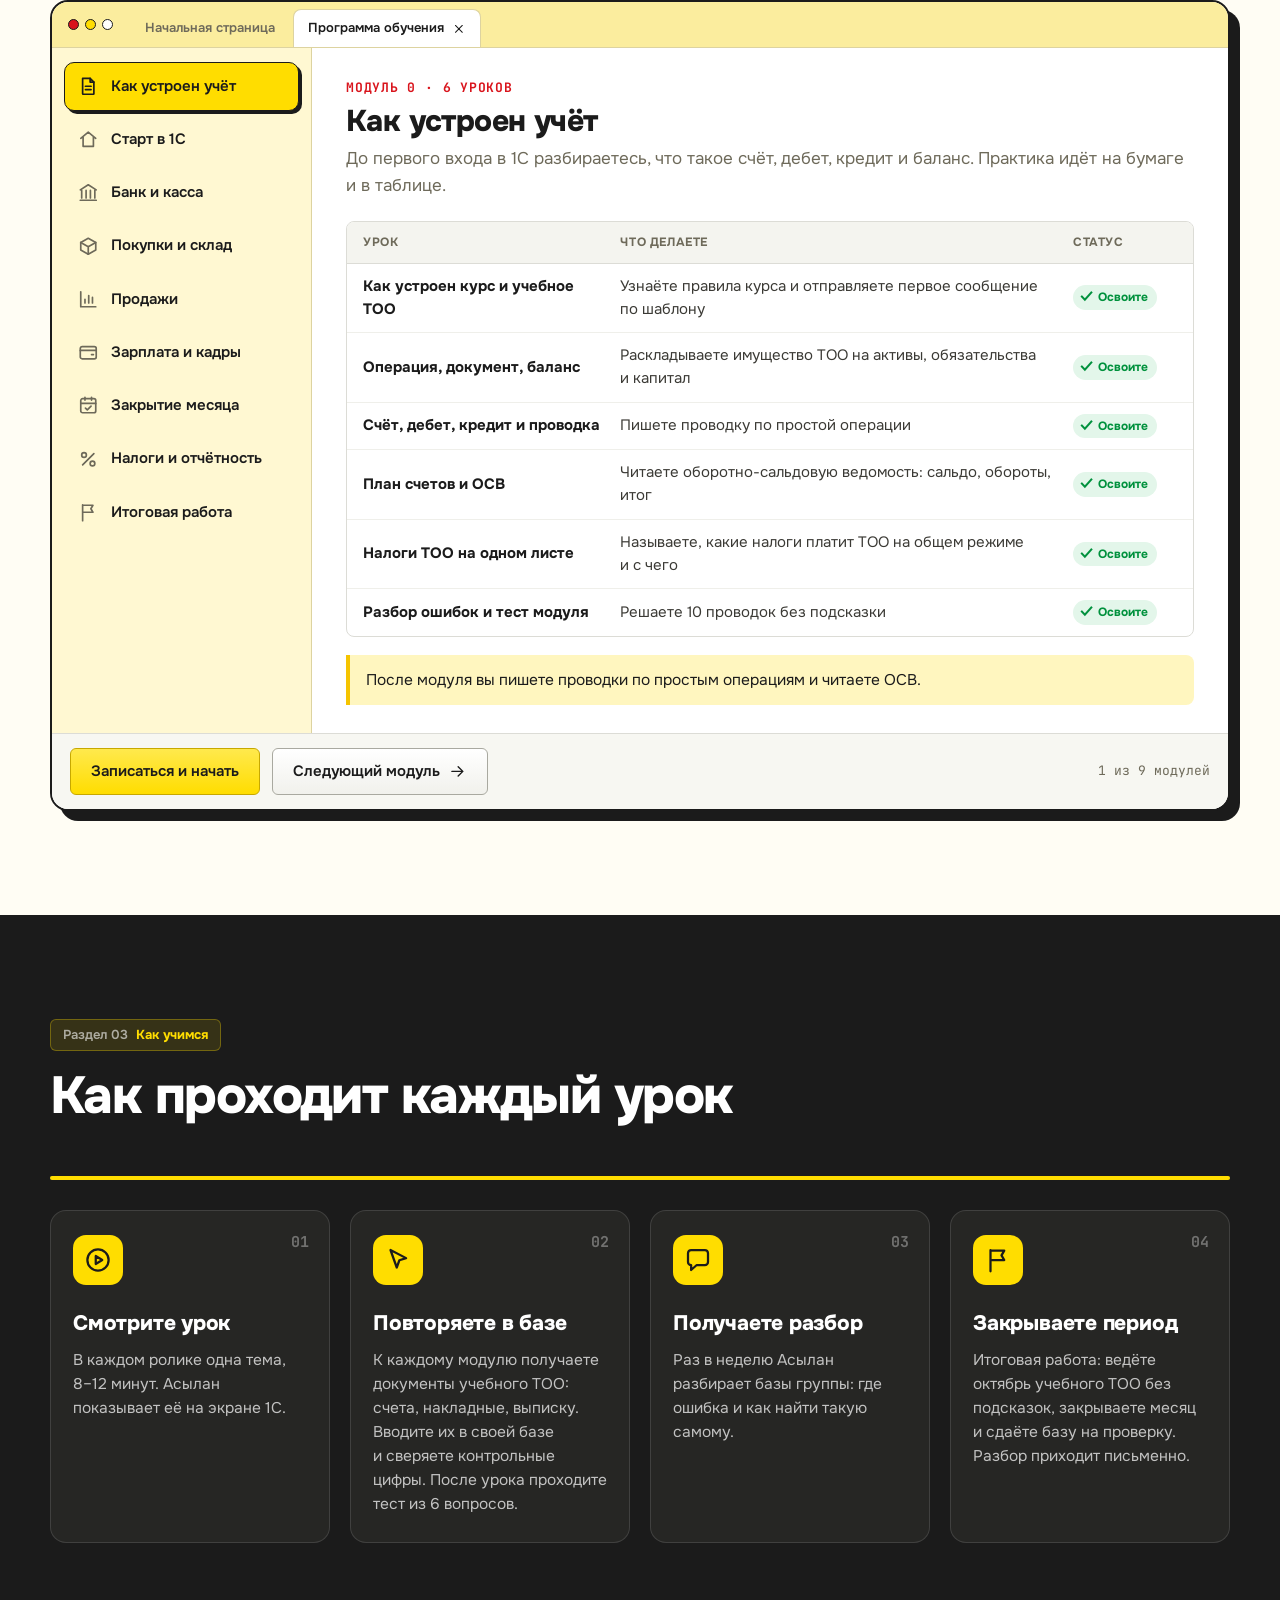
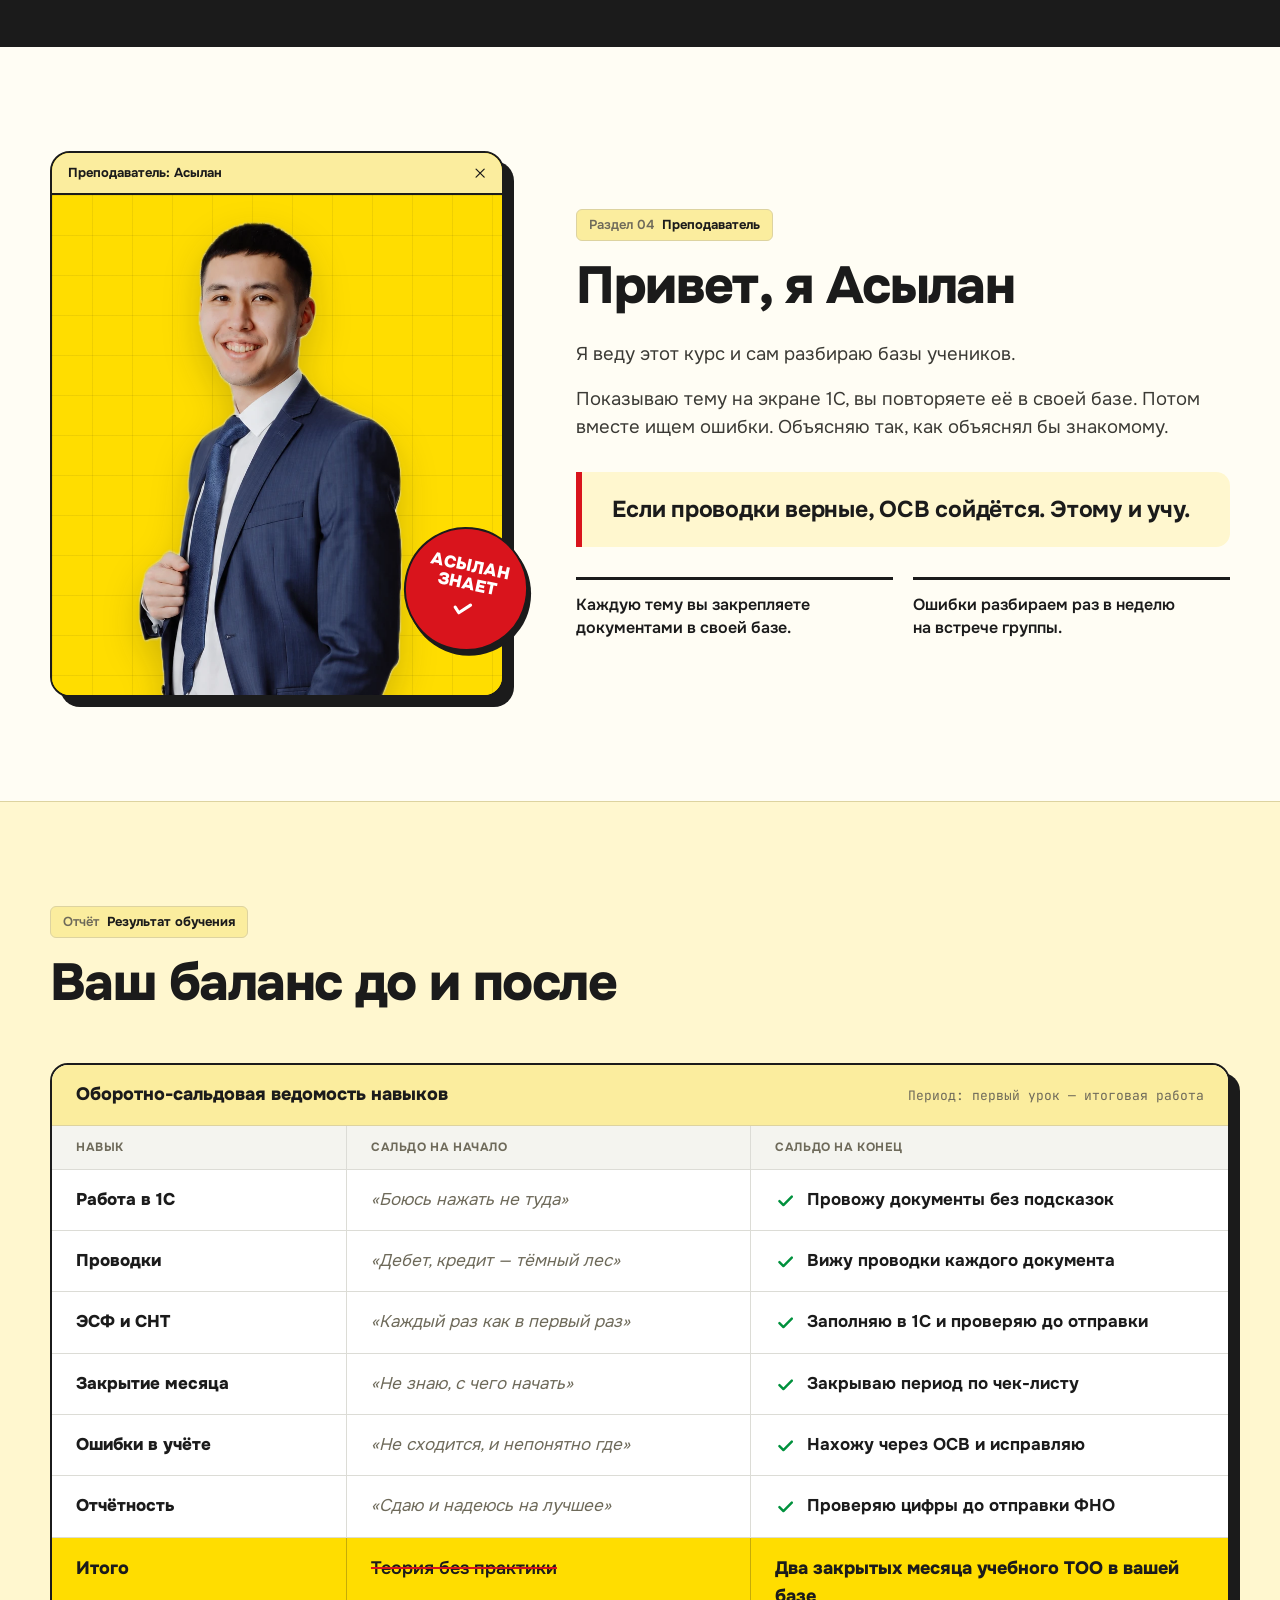
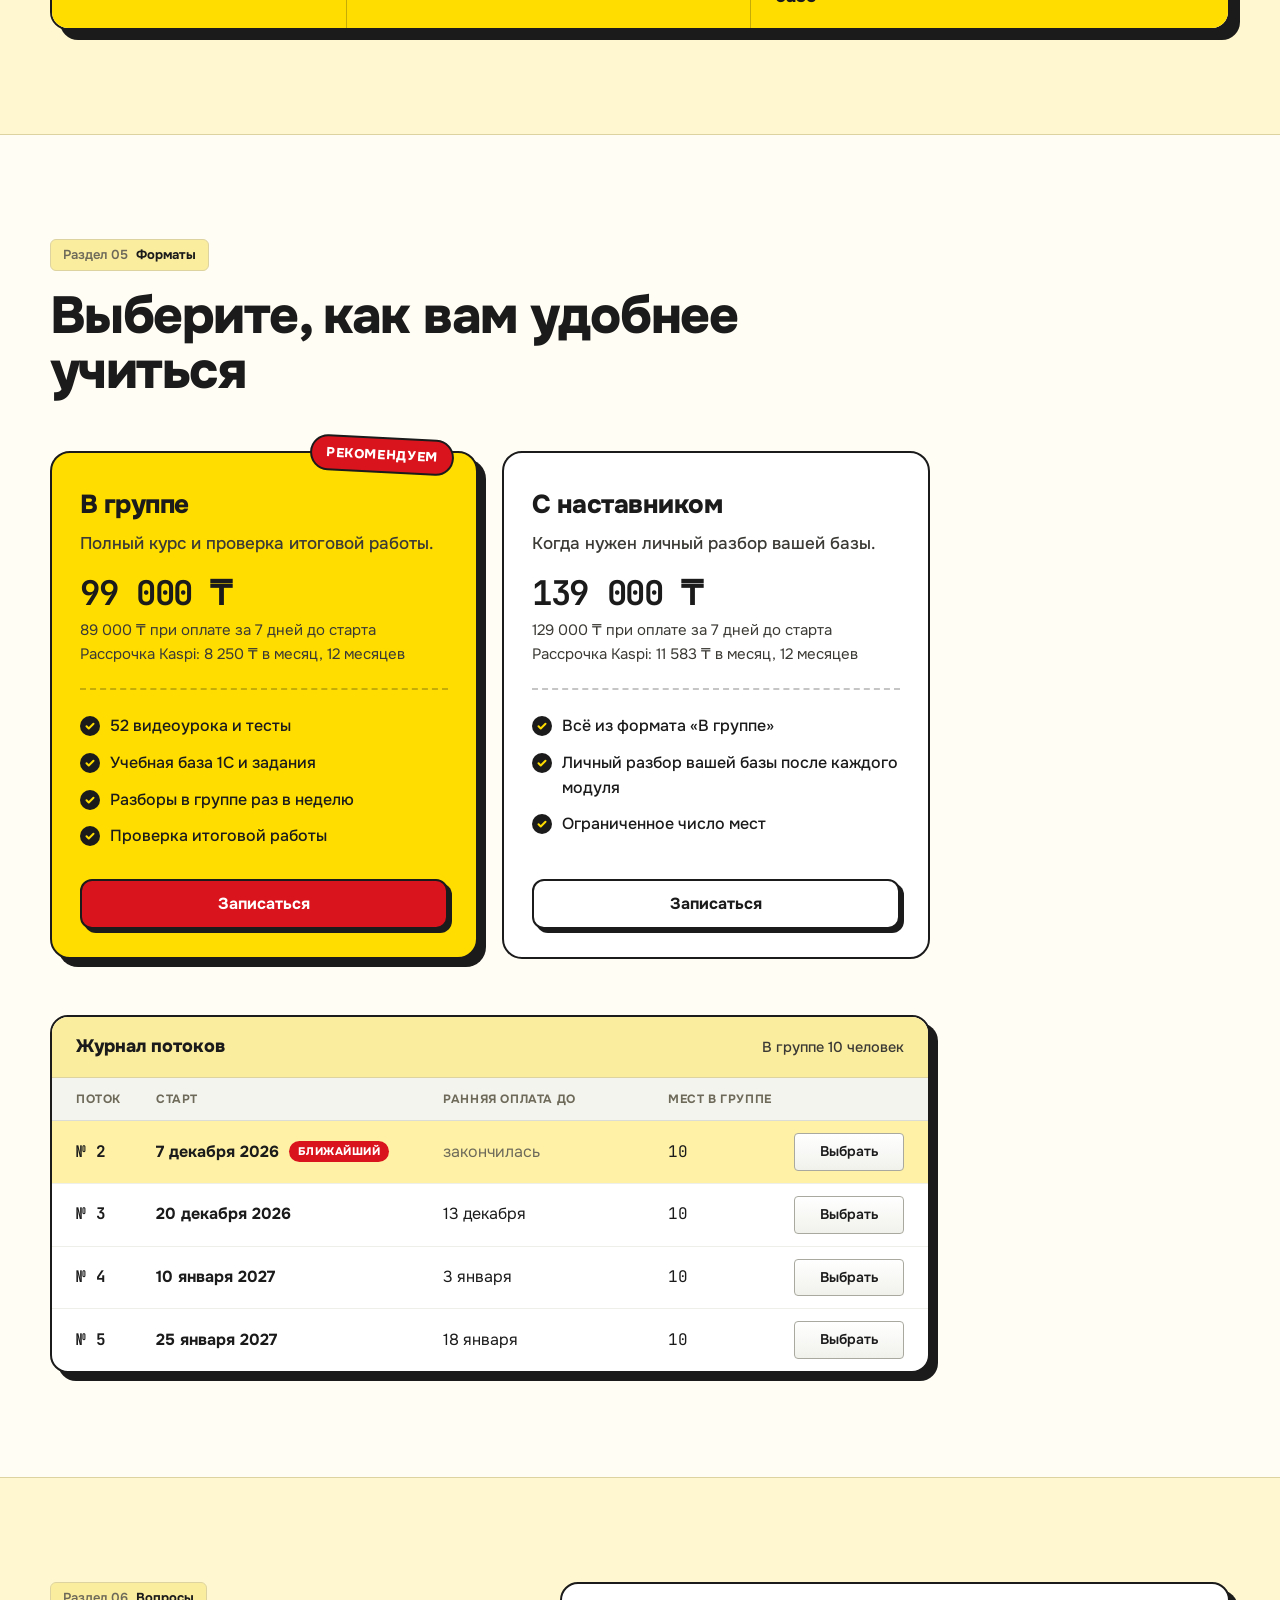
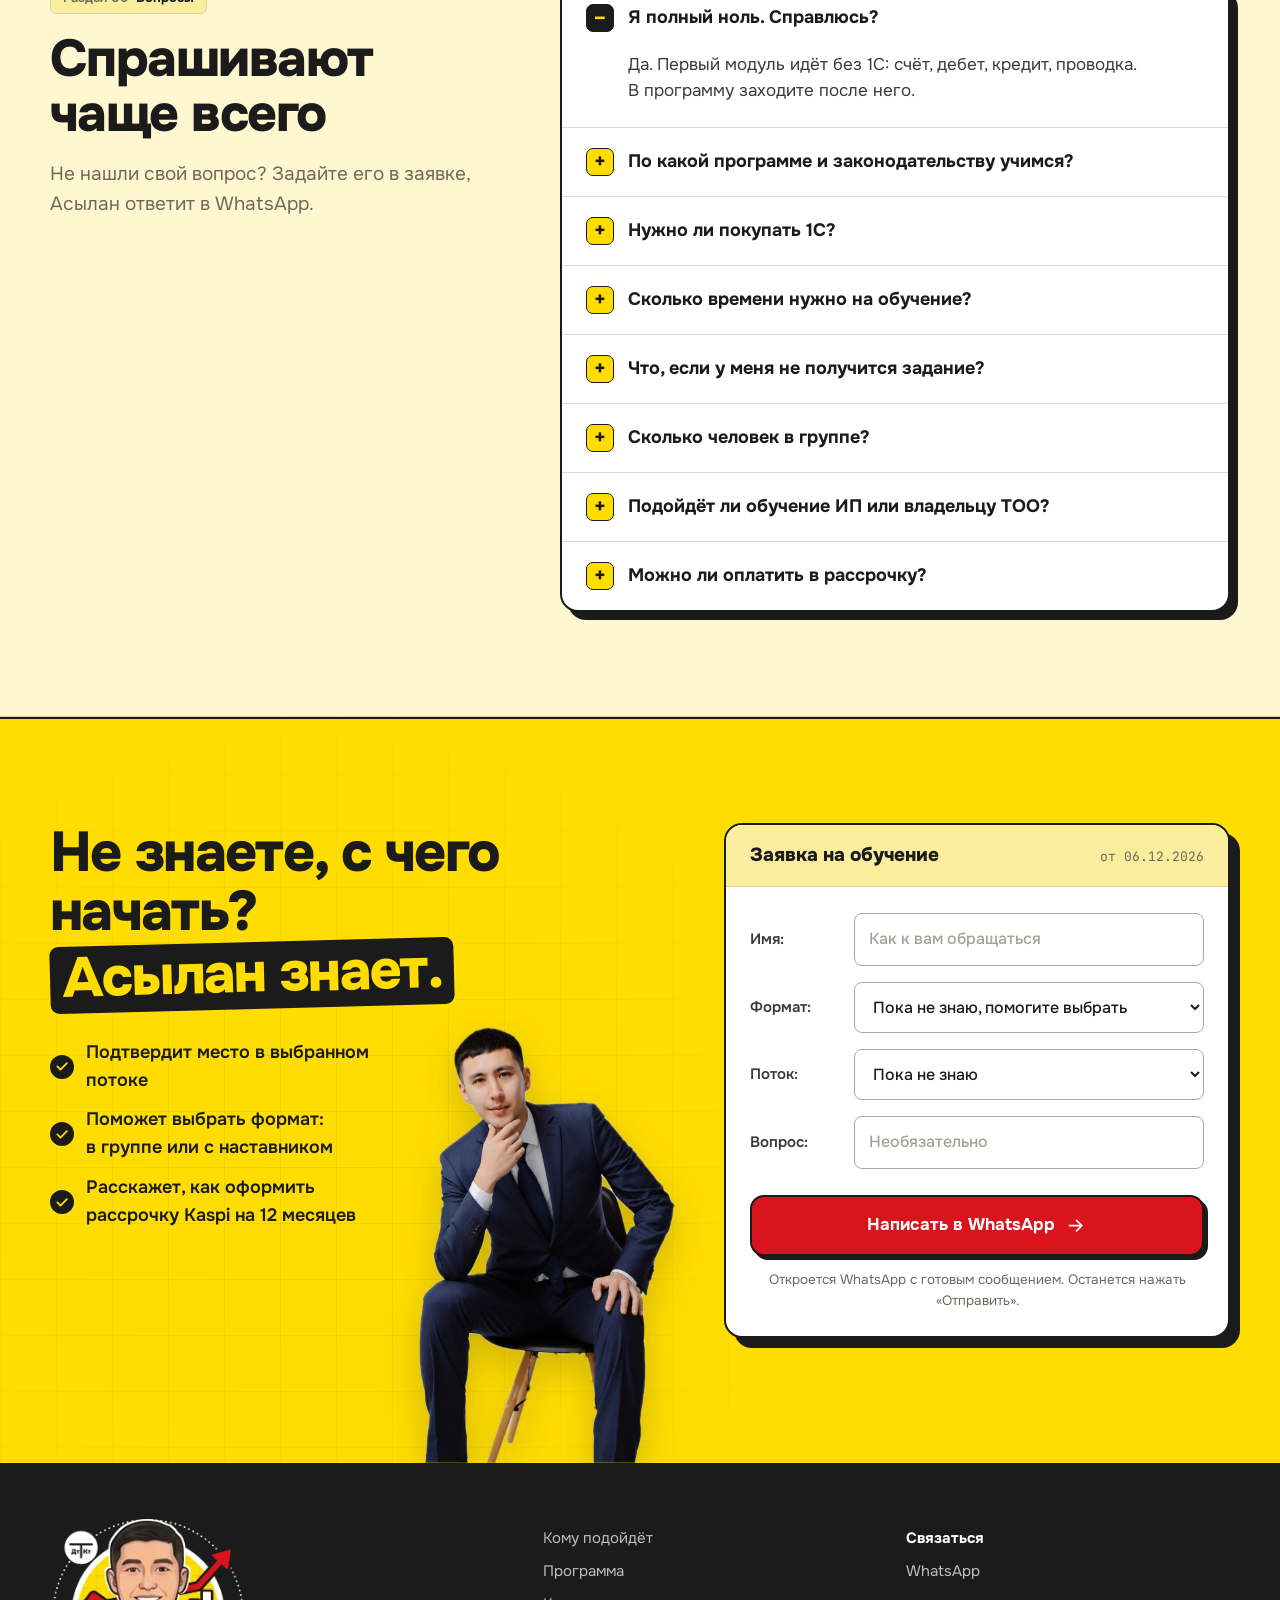
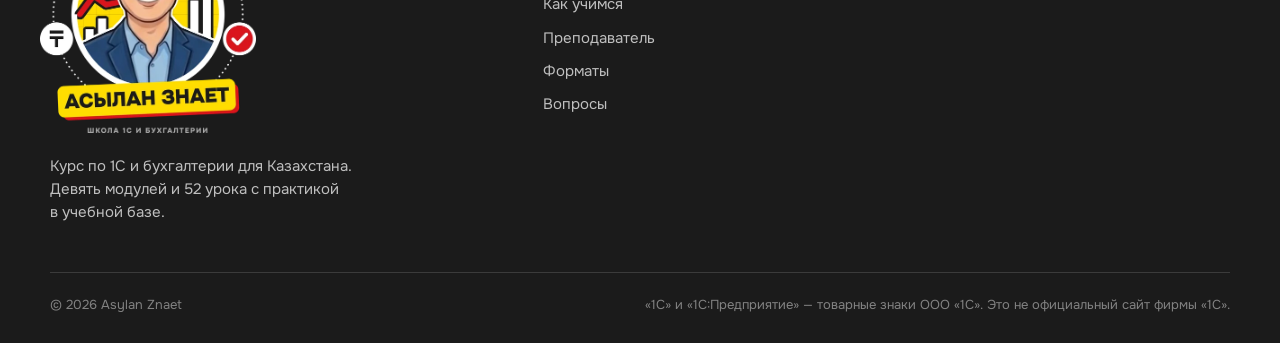
==== commit bfff256b: "Меньше текста: убрана приписка про скидку, короче карточки и вопросы, без жирного в ценах Co-Authore" ====
--- a/index.html
+++ b/index.html
@@ -605,16 +605,15 @@
       <article class="plan plan--hit reveal" style="--d:0ms">
         <span class="plan__tag">Рекомендуем</span>
         <h3>В&nbsp;группе</h3>
-        <p class="plan__for">Полный курс с&nbsp;проверкой итоговой работы.</p>
+        <p class="plan__for">Полный курс и&nbsp;проверка итоговой работы.</p>
         <p class="plan__price">99&nbsp;000&nbsp;₸</p>
-        <p class="plan__early"><b>89&nbsp;000&nbsp;₸</b> при полной оплате за&nbsp;7&nbsp;дней до&nbsp;старта</p>
-        <p class="plan__split"><b>8&nbsp;250&nbsp;₸ в&nbsp;месяц</b> в&nbsp;рассрочку Kaspi на&nbsp;12&nbsp;месяцев</p>
+        <p class="plan__early">89&nbsp;000&nbsp;₸ при оплате за&nbsp;7&nbsp;дней до&nbsp;старта</p>
+        <p class="plan__split">Рассрочка Kaspi: 8&nbsp;250&nbsp;₸ в&nbsp;месяц, 12&nbsp;месяцев</p>
         <ul>
-          <li>52&nbsp;видеоурока в&nbsp;девяти модулях, после каждого тест</li>
-          <li>Учебная база 1С для&nbsp;практики</li>
-          <li>Задания с&nbsp;документами учебного ТОО, конспекты и&nbsp;чек-листы</li>
-          <li>Еженедельные разборы в&nbsp;группе</li>
-          <li>Итоговая работа: ведёте месяц сами и&nbsp;сдаёте базу на&nbsp;проверку</li>
+          <li>52&nbsp;видеоурока и&nbsp;тесты</li>
+          <li>Учебная база 1С и&nbsp;задания</li>
+          <li>Разборы в&nbsp;группе раз в&nbsp;неделю</li>
+          <li>Проверка итоговой работы</li>
         </ul>
         <a class="btn btn--red btn--block" href="#zayavka" data-plan="В группе">Записаться</a>
       </article>
@@ -623,21 +622,19 @@
         <h3>С&nbsp;наставником</h3>
         <p class="plan__for">Когда нужен личный разбор вашей базы.</p>
         <p class="plan__price">139&nbsp;000&nbsp;₸</p>
-        <p class="plan__early"><b>129&nbsp;000&nbsp;₸</b> при полной оплате за&nbsp;7&nbsp;дней до&nbsp;старта</p>
-        <p class="plan__split"><b>11&nbsp;583&nbsp;₸ в&nbsp;месяц</b> в&nbsp;рассрочку Kaspi на&nbsp;12&nbsp;месяцев</p>
+        <p class="plan__early">129&nbsp;000&nbsp;₸ при оплате за&nbsp;7&nbsp;дней до&nbsp;старта</p>
+        <p class="plan__split">Рассрочка Kaspi: 11&nbsp;583&nbsp;₸ в&nbsp;месяц, 12&nbsp;месяцев</p>
         <ul>
           <li>Всё из&nbsp;формата «В&nbsp;группе»</li>
           <li>Личный разбор вашей базы после каждого модуля</li>
-          <li>Проверка исправлений после разбора</li>
           <li>Ограниченное число мест</li>
         </ul>
         <a class="btn btn--block" href="#zayavka" data-plan="С наставником">Записаться</a>
       </article>
     </div>
 
-    <p class="plans__note reveal">Скидка 10&nbsp;000&nbsp;₸ действует при полной оплате не&nbsp;позднее чем за&nbsp;7&nbsp;дней до&nbsp;старта потока. Курс можно оплатить в&nbsp;рассрочку через Kaspi на&nbsp;12&nbsp;месяцев или двумя частями, тогда цена полная.</p>
-    <div class="streams reveal" id="potoki">
-      <div class="streams__bar"><b>Журнал потоков</b><span>В&nbsp;группе 10&nbsp;человек, чтобы Асылан успевал разобрать базу каждого.</span></div>
+        <div class="streams reveal" id="potoki">
+      <div class="streams__bar"><b>Журнал потоков</b><span>В&nbsp;группе 10&nbsp;человек</span></div>
       <div class="streams__head" aria-hidden="true"><span>Поток</span><span>Старт</span><span>Ранняя оплата до</span><span>Мест в&nbsp;группе</span><span></span></div>
       <ul class="streams__list">
         <li class="stream" data-start="2026-11-25" data-early="2026-11-18" data-label="25 ноября" data-left="3">
@@ -692,39 +689,35 @@
     <div class="faq__list reveal">
       <details open>
         <summary>Я&nbsp;полный ноль. Справлюсь?</summary>
-        <p>Да. Первый модуль идёт без 1С: вы&nbsp;разбираетесь, что такое счёт, дебет, кредит и&nbsp;проводка. В&nbsp;программу заходите после него. Специальных знаний не&nbsp;нужно.</p>
+        <p>Да. Первый модуль идёт без 1С: счёт, дебет, кредит, проводка. В&nbsp;программу заходите после него.</p>
       </details>
       <details>
         <summary>По&nbsp;какой программе и&nbsp;законодательству учимся?</summary>
-        <p>Работаем в&nbsp;«1С:Бухгалтерия 8 для Казахстана», редакция 3.0, по&nbsp;Налоговому кодексу РК 2026&nbsp;года. В&nbsp;курсе есть ЭСФ, СНТ, зарплатные налоги и&nbsp;формы 200.00, 300.00, 910.00.</p>
+        <p>«1С:Бухгалтерия 8 для Казахстана», редакция 3.0, Налоговый кодекс РК 2026&nbsp;года.</p>
       </details>
       <details>
         <summary>Нужно&nbsp;ли покупать 1С?</summary>
-        <p>Нет. Вы&nbsp;получаете доступ к&nbsp;учебной базе и&nbsp;все задания делаете в&nbsp;ней.</p>
+        <p>Нет. Все задания делаете в&nbsp;учебной базе, доступ дадим.</p>
       </details>
       <details>
         <summary>Сколько времени нужно на&nbsp;обучение?</summary>
-        <p>Курс идёт 7&nbsp;недель, всего около 45&nbsp;часов. В&nbsp;неделю это 6–7&nbsp;часов: полтора часа роликов, три-четыре часа практики в&nbsp;базе и&nbsp;полтора часа разбора с&nbsp;группой. Уроки записаны, смотреть их&nbsp;можно после работы или в&nbsp;выходные.</p>
+        <p>7&nbsp;недель, 6–7&nbsp;часов в&nbsp;неделю: ролики, практика и&nbsp;разбор с&nbsp;группой. Смотреть можно после работы или в&nbsp;выходные.</p>
       </details>
       <details>
         <summary>Что, если у&nbsp;меня не&nbsp;получится задание?</summary>
-        <p>Это обычное дело. В&nbsp;обоих форматах ошибки разбирают: вы&nbsp;увидите, где ошиблись и&nbsp;как находить такое самостоятельно.</p>
+        <p>Это обычное дело. Ошибки разбираем: покажем, где ошиблись и&nbsp;как искать самому.</p>
       </details>
       <details>
         <summary>Сколько человек в&nbsp;группе?</summary>
-        <p>Десять. Так Асылан каждую неделю успевает разобрать базу каждого ученика. Ближайшие потоки стартуют 25&nbsp;ноября, 7 и&nbsp;20&nbsp;декабря, 10 и&nbsp;25&nbsp;января.</p>
+        <p>Десять, чтобы Асылан успевал разобрать базу каждого.</p>
       </details>
       <details>
         <summary>Подойдёт&nbsp;ли обучение ИП или&nbsp;владельцу ТОО?</summary>
-        <p>Да. Вы&nbsp;научитесь читать ОСВ и&nbsp;проверять работу бухгалтера. При желании сможете вести учёт сами.</p>
+        <p>Да. Научитесь читать ОСВ и&nbsp;проверять бухгалтера или вести учёт сами.</p>
       </details>
       <details>
         <summary>Можно&nbsp;ли оплатить в&nbsp;рассрочку?</summary>
-        <p>Да. Есть рассрочка через Kaspi на&nbsp;12&nbsp;месяцев, без переплаты: 8&nbsp;250&nbsp;₸ в&nbsp;месяц за&nbsp;формат «В&nbsp;группе» и&nbsp;11&nbsp;583&nbsp;₸ за&nbsp;формат «С&nbsp;наставником». Ещё можно заплатить двумя равными частями: первая до&nbsp;старта, вторая к&nbsp;середине курса. В&nbsp;обоих случаях цена полная. Скидка 10&nbsp;000&nbsp;₸ действует, если оплатить всю сумму не&nbsp;позднее чем за&nbsp;7&nbsp;дней до&nbsp;старта потока.</p>
-      </details>
-      <details>
-        <summary>Сколько стоит курс и&nbsp;как записаться?</summary>
-        <p>Формат «В&nbsp;группе» стоит 99&nbsp;000&nbsp;₸, «С&nbsp;наставником» 139&nbsp;000&nbsp;₸. При полной оплате за&nbsp;7&nbsp;дней до&nbsp;старта потока цены ниже: 89&nbsp;000 и&nbsp;129&nbsp;000&nbsp;₸. Есть рассрочка через Kaspi на&nbsp;12&nbsp;месяцев. Заполните заявку ниже, она откроется в&nbsp;WhatsApp готовым сообщением. Асылан подтвердит место в&nbsp;выбранном потоке.</p>
+        <p>Да, рассрочка Kaspi на&nbsp;12&nbsp;месяцев без переплаты. Оформим в&nbsp;WhatsApp.</p>
       </details>
     </div>
   </div>
@@ -851,9 +844,8 @@
       <span class="dlg__ic dlg__ic--q" aria-hidden="true">?</span>
       <div>
         <h2 class="pop__title" id="popTitle">Подсказать формат и&nbsp;условия оплаты?</h2>
-        <p class="pop__text">Напишите, как вас зовут. Асылан ответит в&nbsp;WhatsApp: назовёт ближайший поток и&nbsp;расскажет про рассрочку Kaspi на&nbsp;12&nbsp;месяцев.</p>
-        <p class="pop__price"><b>8&nbsp;250&nbsp;₸ в&nbsp;месяц</b> за&nbsp;формат «В&nbsp;группе»</p>
-      </div>
+        <p class="pop__text">Асылан ответит в&nbsp;WhatsApp: назовёт ближайший поток и&nbsp;условия рассрочки.</p>
+              </div>
     </div>
     <label class="field pop__field">
       <span>Имя:</span>
--- a/css/styles.css
+++ b/css/styles.css
@@ -525,10 +525,8 @@
 .plan h3 { font-size: 26px; font-weight: 800; letter-spacing: -.02em; }
 .plan__for { margin-top: 6px; color: var(--ink-2); font-weight: 500; }
 .plan__price { margin-top: 18px; font-family: var(--mono); font-size: 34px; font-weight: 700; letter-spacing: -.04em; line-height: 1; white-space: nowrap; }
-.plan__early { margin-top: 10px; font-size: 15px; font-weight: 600; line-height: 1.35; color: var(--ink-2); }
-.plan__early b { font-family: var(--mono); font-size: 17px; font-weight: 700; letter-spacing: -.03em; color: var(--ink); white-space: nowrap; }
-.plan__split { display: inline-flex; flex-wrap: wrap; align-items: baseline; gap: 2px 8px; margin-top: 12px; padding: 8px 12px; font-size: 15px; font-weight: 600; line-height: 1.35; color: var(--ink); background: var(--cream); border: 1px dashed var(--ink); border-radius: 10px; }
-.plan__split b { font-family: var(--mono); font-size: 17px; font-weight: 700; letter-spacing: -.03em; white-space: nowrap; }
+.plan__early { margin-top: 10px; font-size: 15px; line-height: 1.35; color: var(--ink-2); }
+.plan__split { margin-top: 4px; font-size: 15px; line-height: 1.35; color: var(--ink-2); }
 .plans__note { margin-top: 30px; max-width: 880px; font-size: 17px; font-weight: 600; color: var(--ink-2); }
 .streams { margin-top: 56px; max-width: 880px; background: #fff; border: 2px solid var(--ink); border-radius: 18px; box-shadow: 8px 8px 0 var(--ink); overflow: hidden; }
 .streams__bar { display: flex; flex-wrap: wrap; justify-content: space-between; align-items: baseline; gap: 6px 20px; padding: 16px 24px; background: var(--panel); border-bottom: 1px solid var(--line); }
@@ -777,7 +775,13 @@
   .app__main { padding: 22px 16px; }
   .journal__head { display: none; }
   .journal li { grid-template-columns: 1fr auto; gap: 4px 10px; padding: 12px 14px; }
-  .journal li span { grid-column: 1 / -1; grid-row: 2; font-size: 14.5px; }
+  .journal li { grid-template-columns: 1fr; }
+  .journal li b { font-weight: 600; }
+  .journal li i { display: none; }
+  .journal li span { grid-column: 1; grid-row: 2; font-size: 14px; color: var(--muted); }
+  .mod__lead { display: none; }
+  .plan__tag { font-size: 12px; }
+  .stream__early { display: none; }
   .app__cmd { flex-wrap: wrap; padding: 12px 14px; }
   .app__cmd .cbtn { flex: 1; justify-content: center; }
   .app__status { width: 100%; margin: 2px 0 0; text-align: center; }
@@ -843,7 +847,7 @@
 .pop__body { display: flex; gap: 16px; align-items: flex-start; padding: 24px 24px 6px; }
 .pop__title { font-size: 25px; font-weight: 800; line-height: 1.15; letter-spacing: -.02em; }
 .pop__text { margin-top: 10px; font-size: 16px; line-height: 1.45; color: var(--ink-2); }
-.pop__price { display: inline-block; margin-top: 14px; padding: 8px 12px; font-size: 15px; font-weight: 600; background: var(--cream); border: 1px dashed var(--ink); border-radius: 10px; }
+.pop__price-unused { display: inline-block; margin-top: 14px; padding: 8px 12px; font-size: 15px; font-weight: 600; background: var(--cream); border: 1px dashed var(--ink); border-radius: 10px; }
 .pop__price b { font-family: var(--mono); font-size: 17px; letter-spacing: -.03em; white-space: nowrap; }
 .pop__field { padding: 18px 24px 0; grid-template-columns: 56px 1fr; }
 .pop__field.is-invalid .field__err { display: block; }
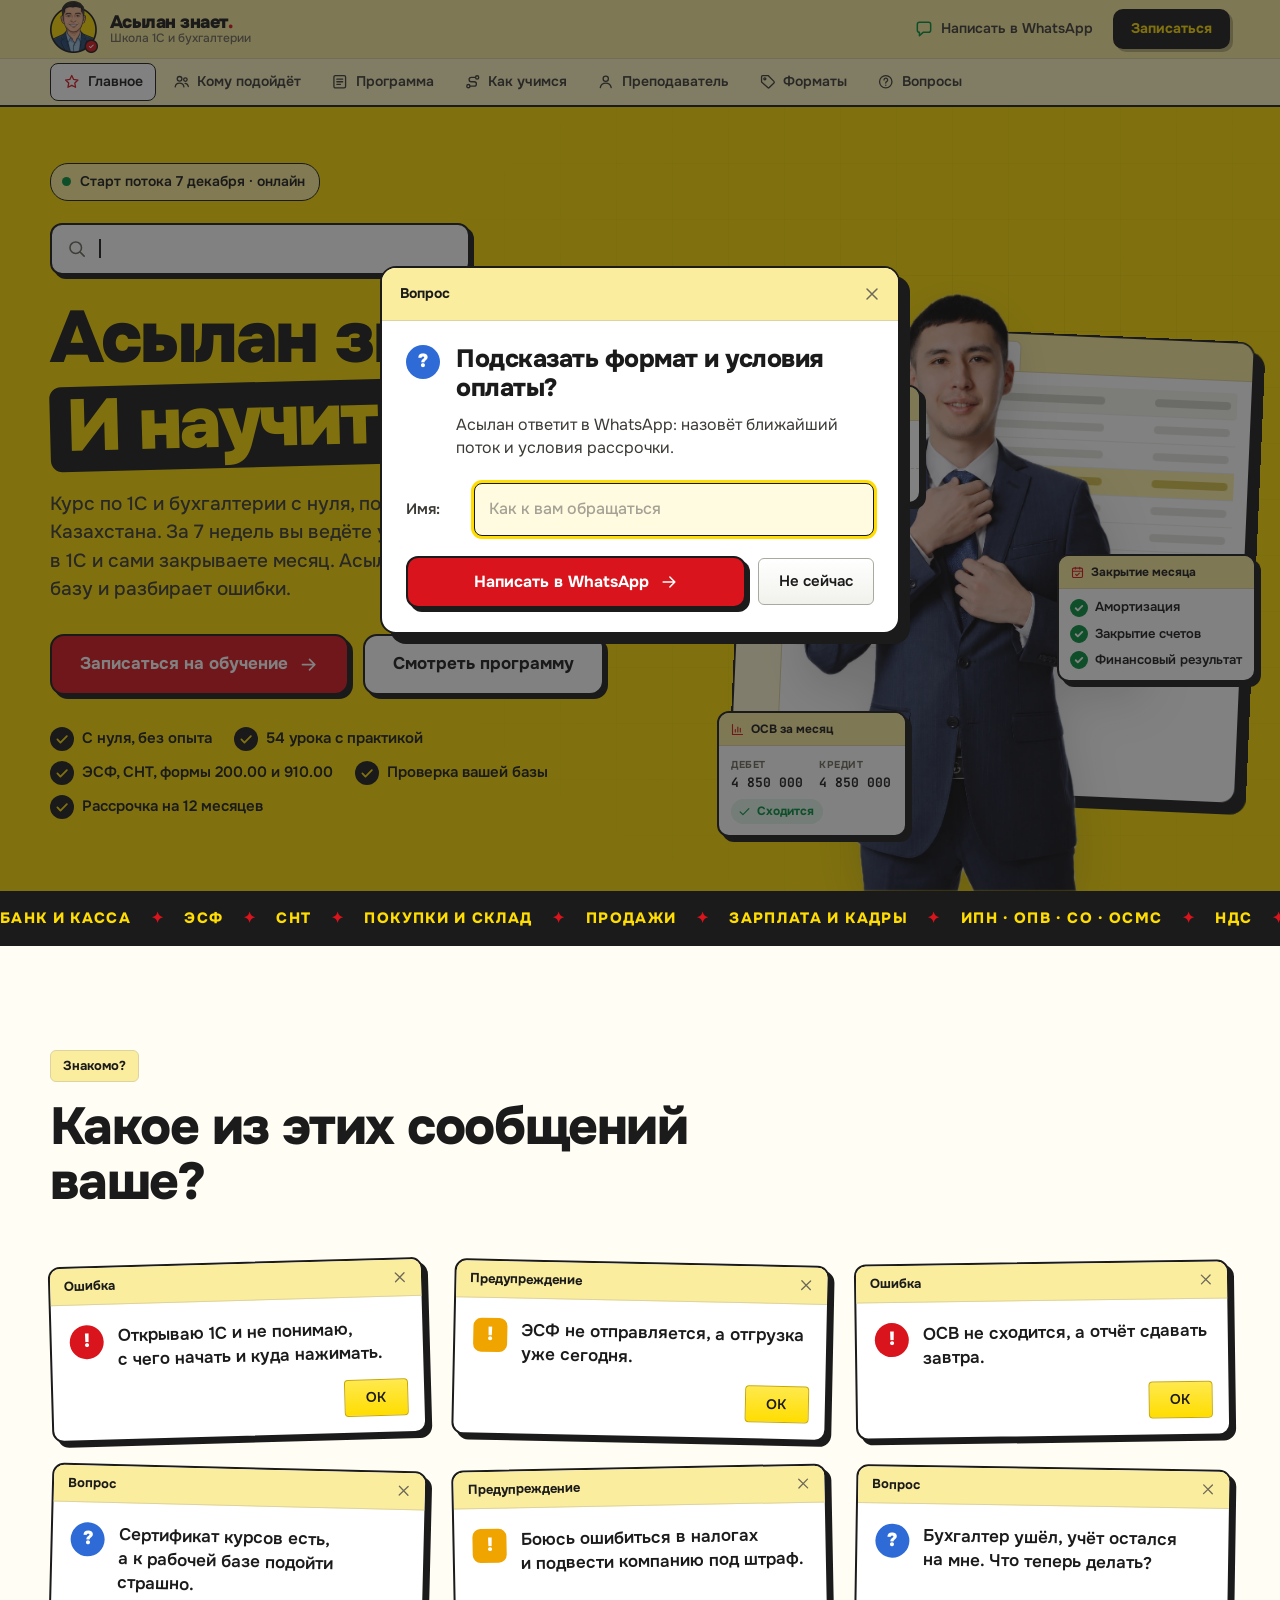
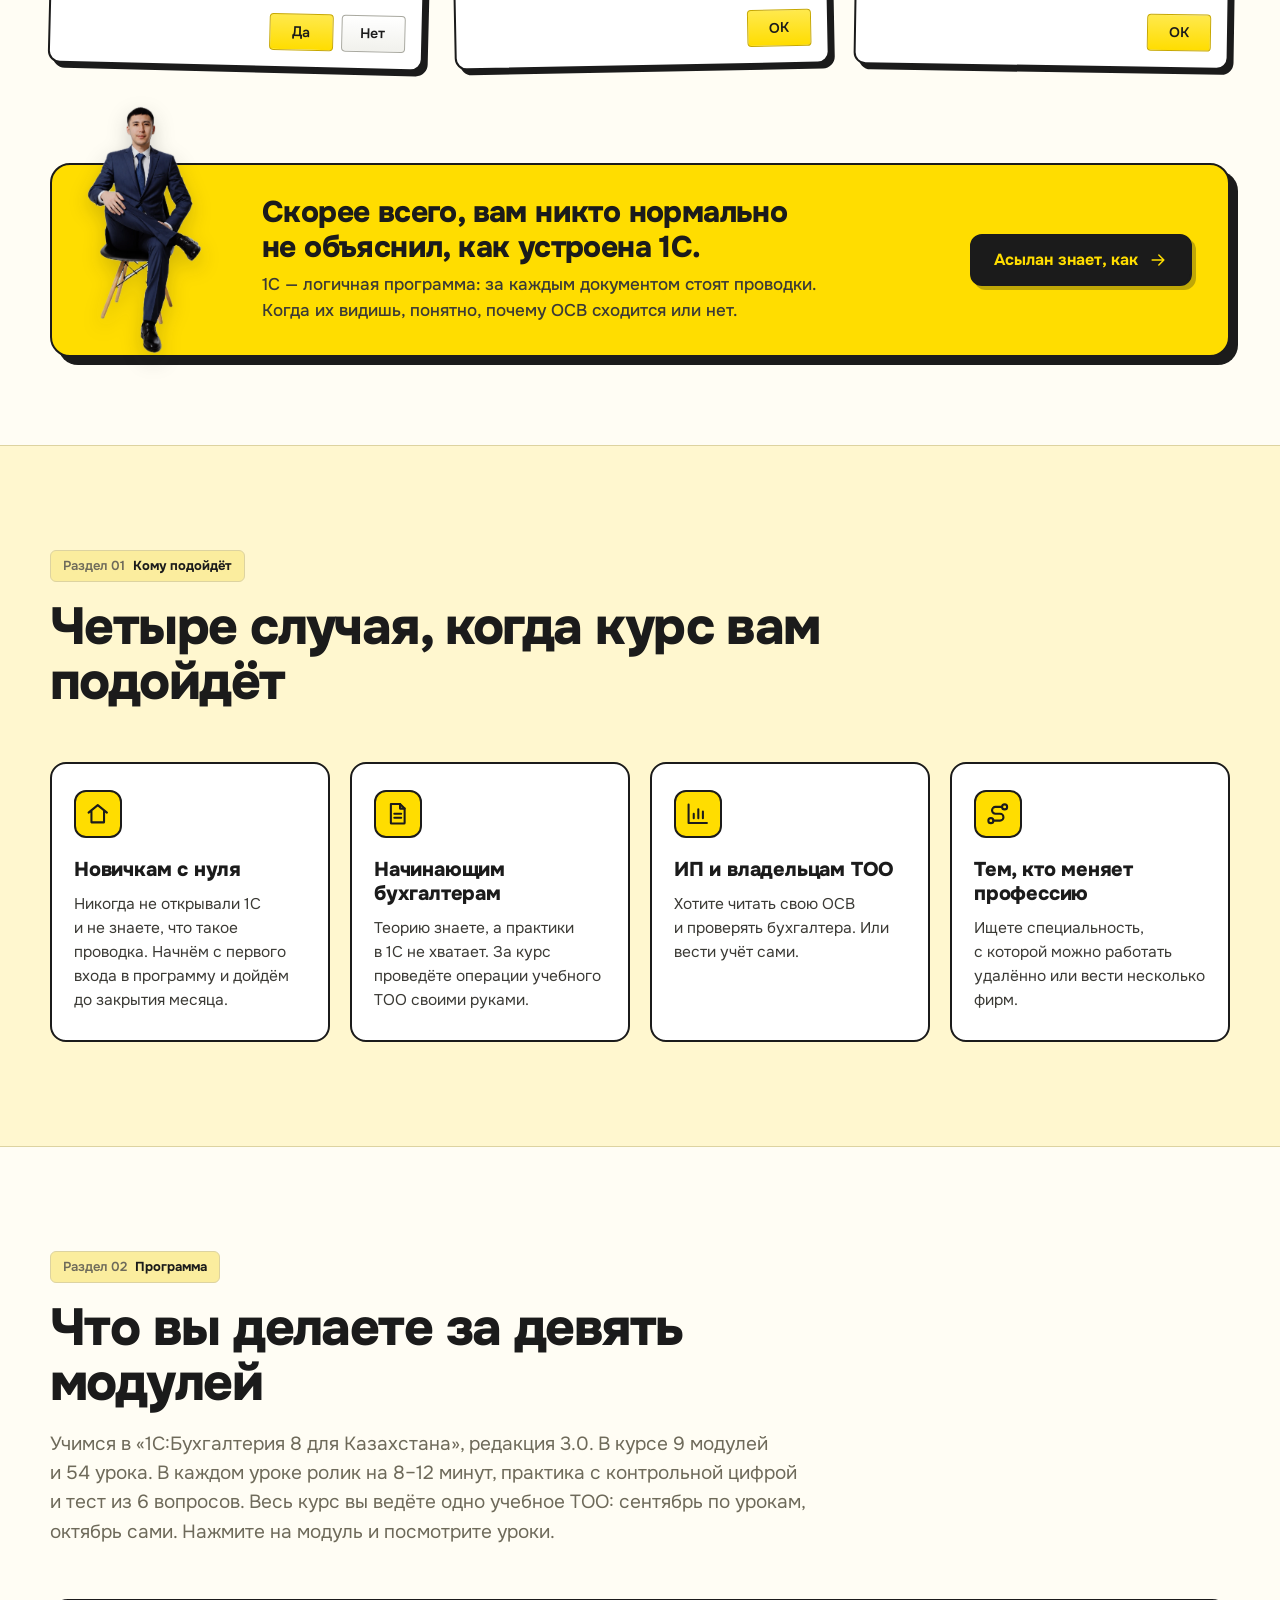
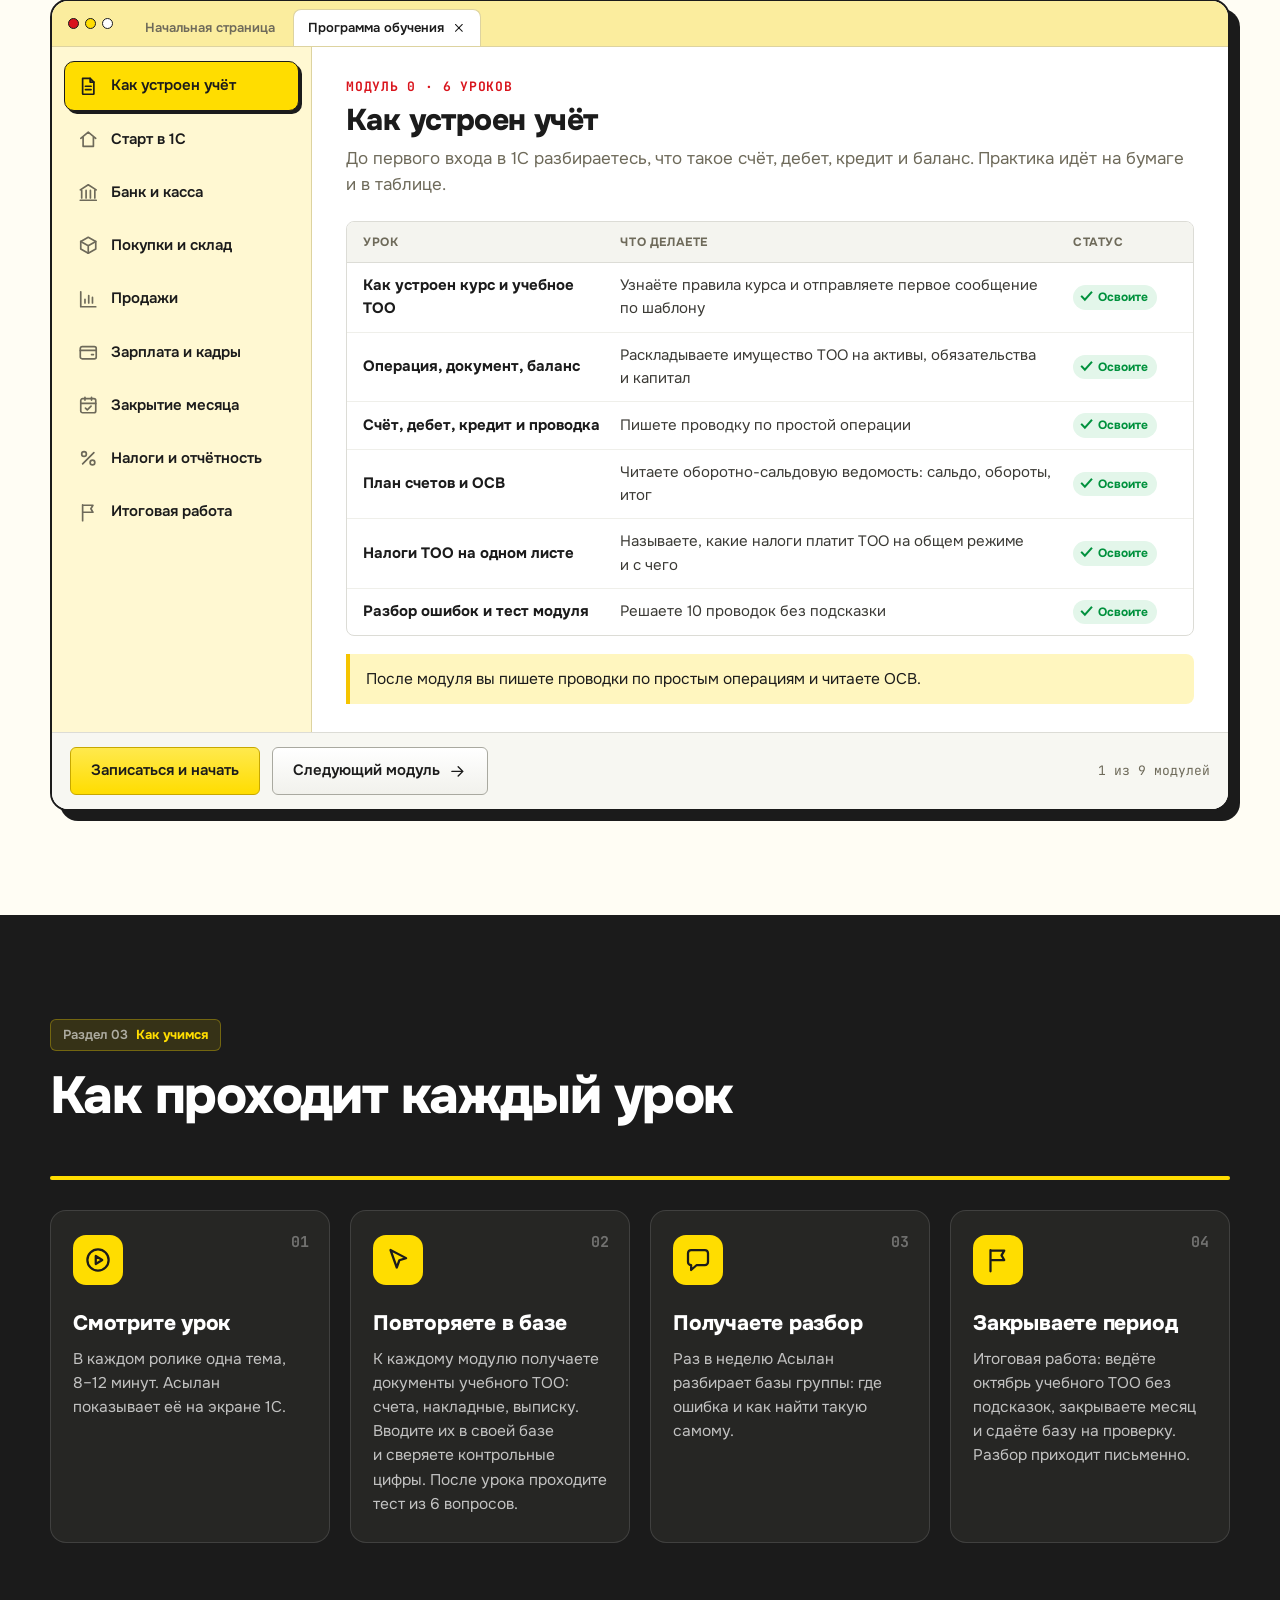
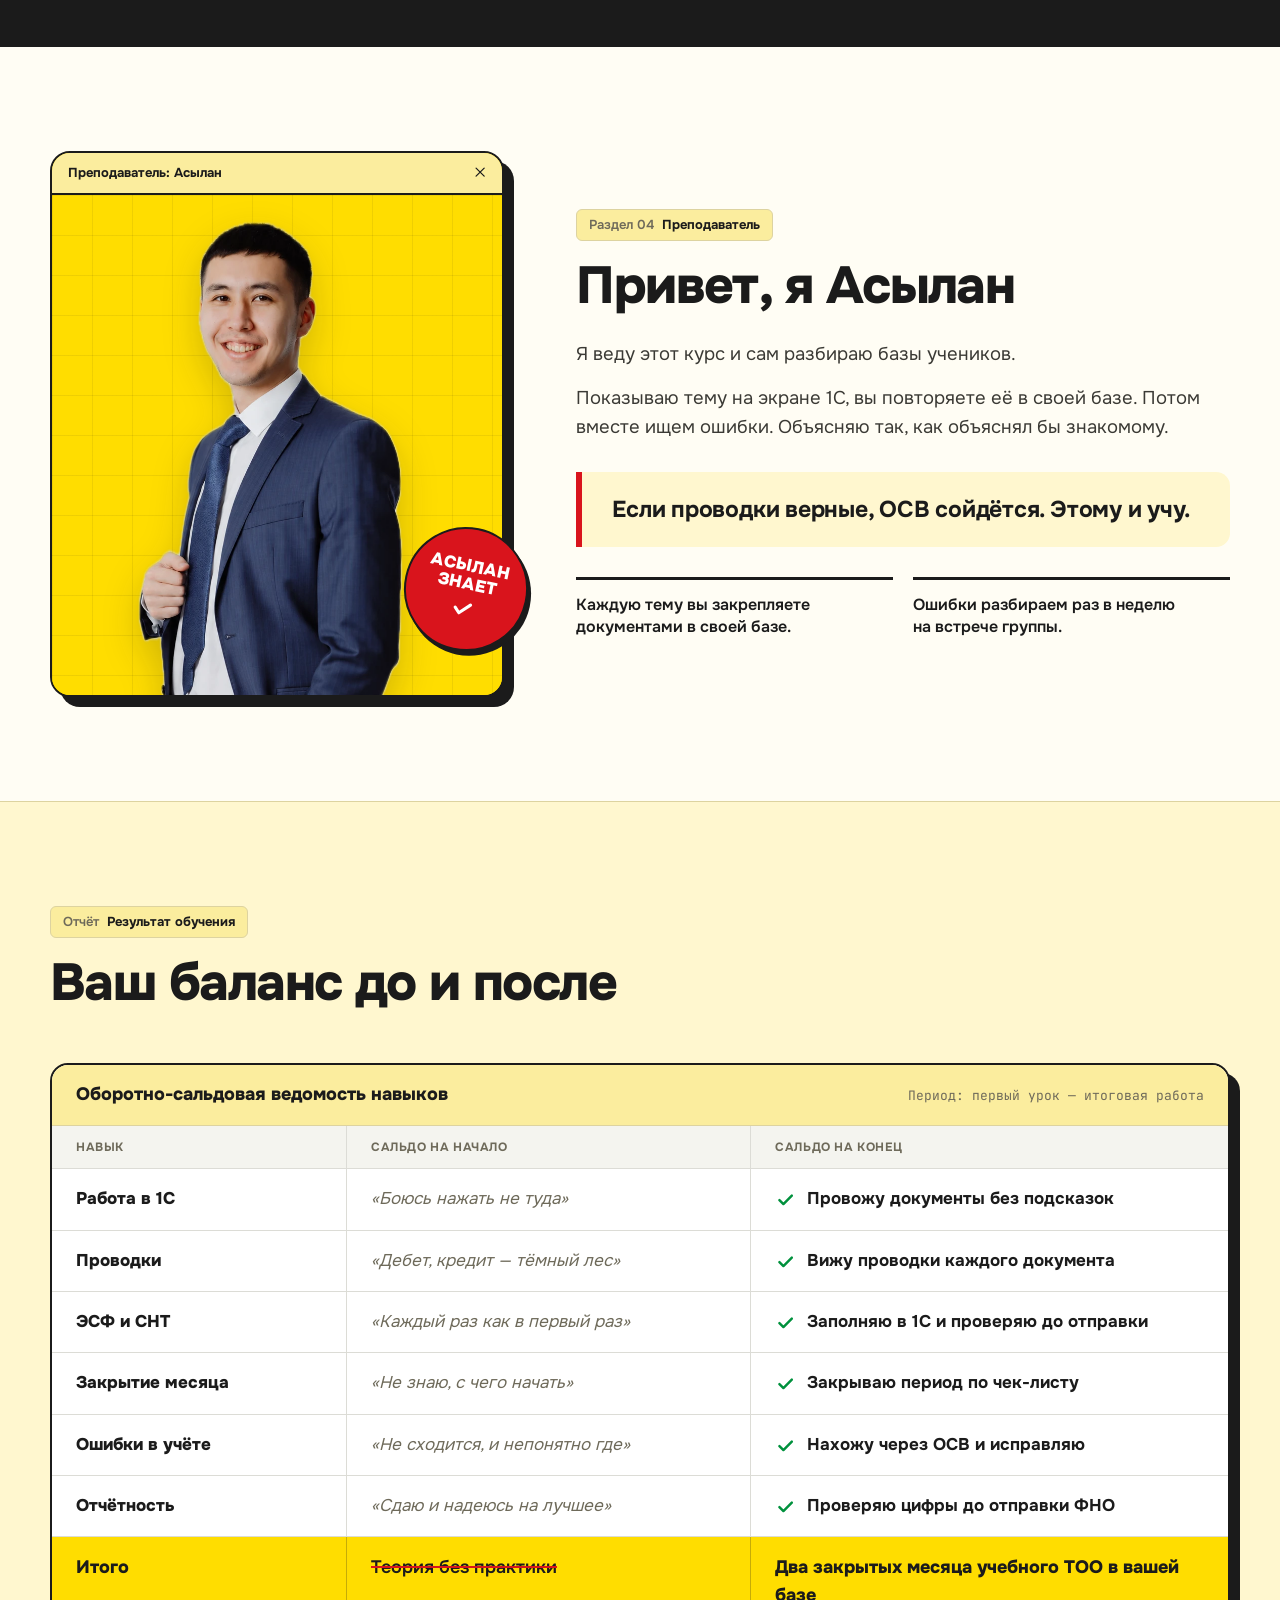
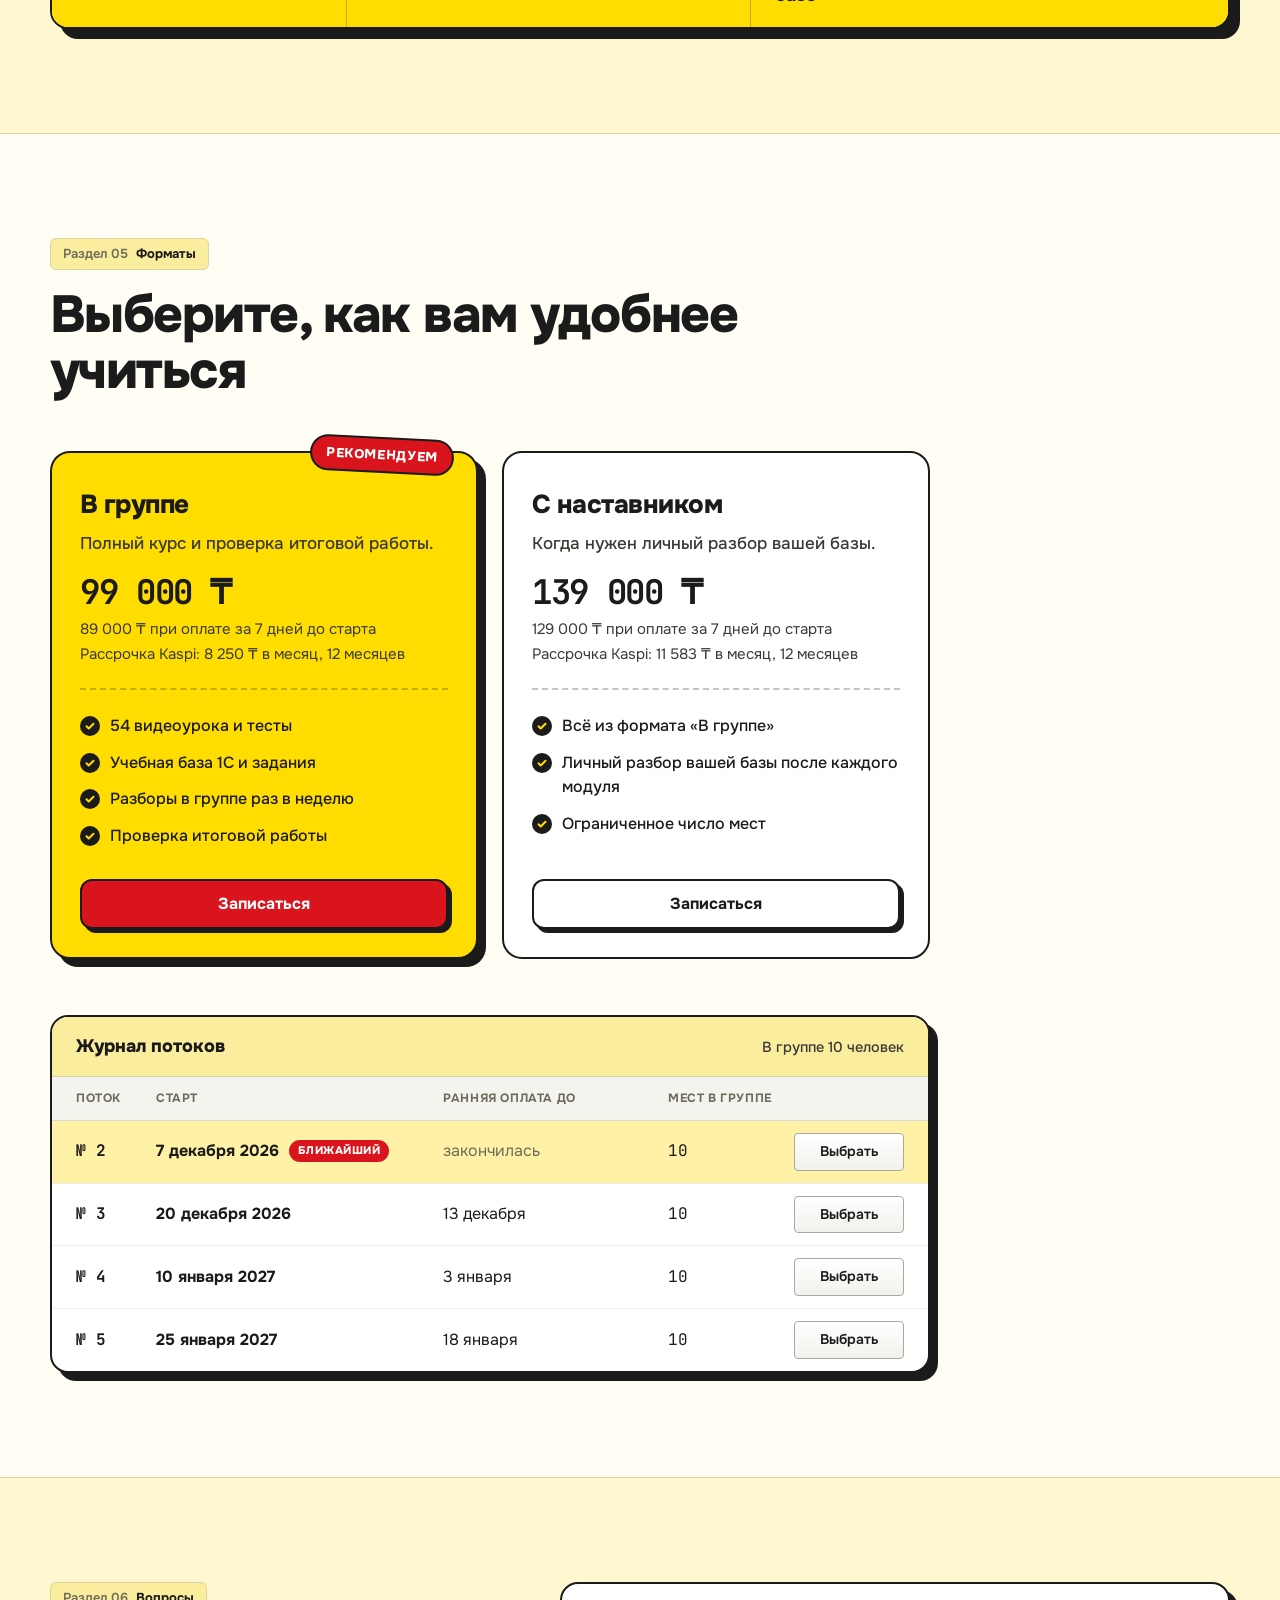
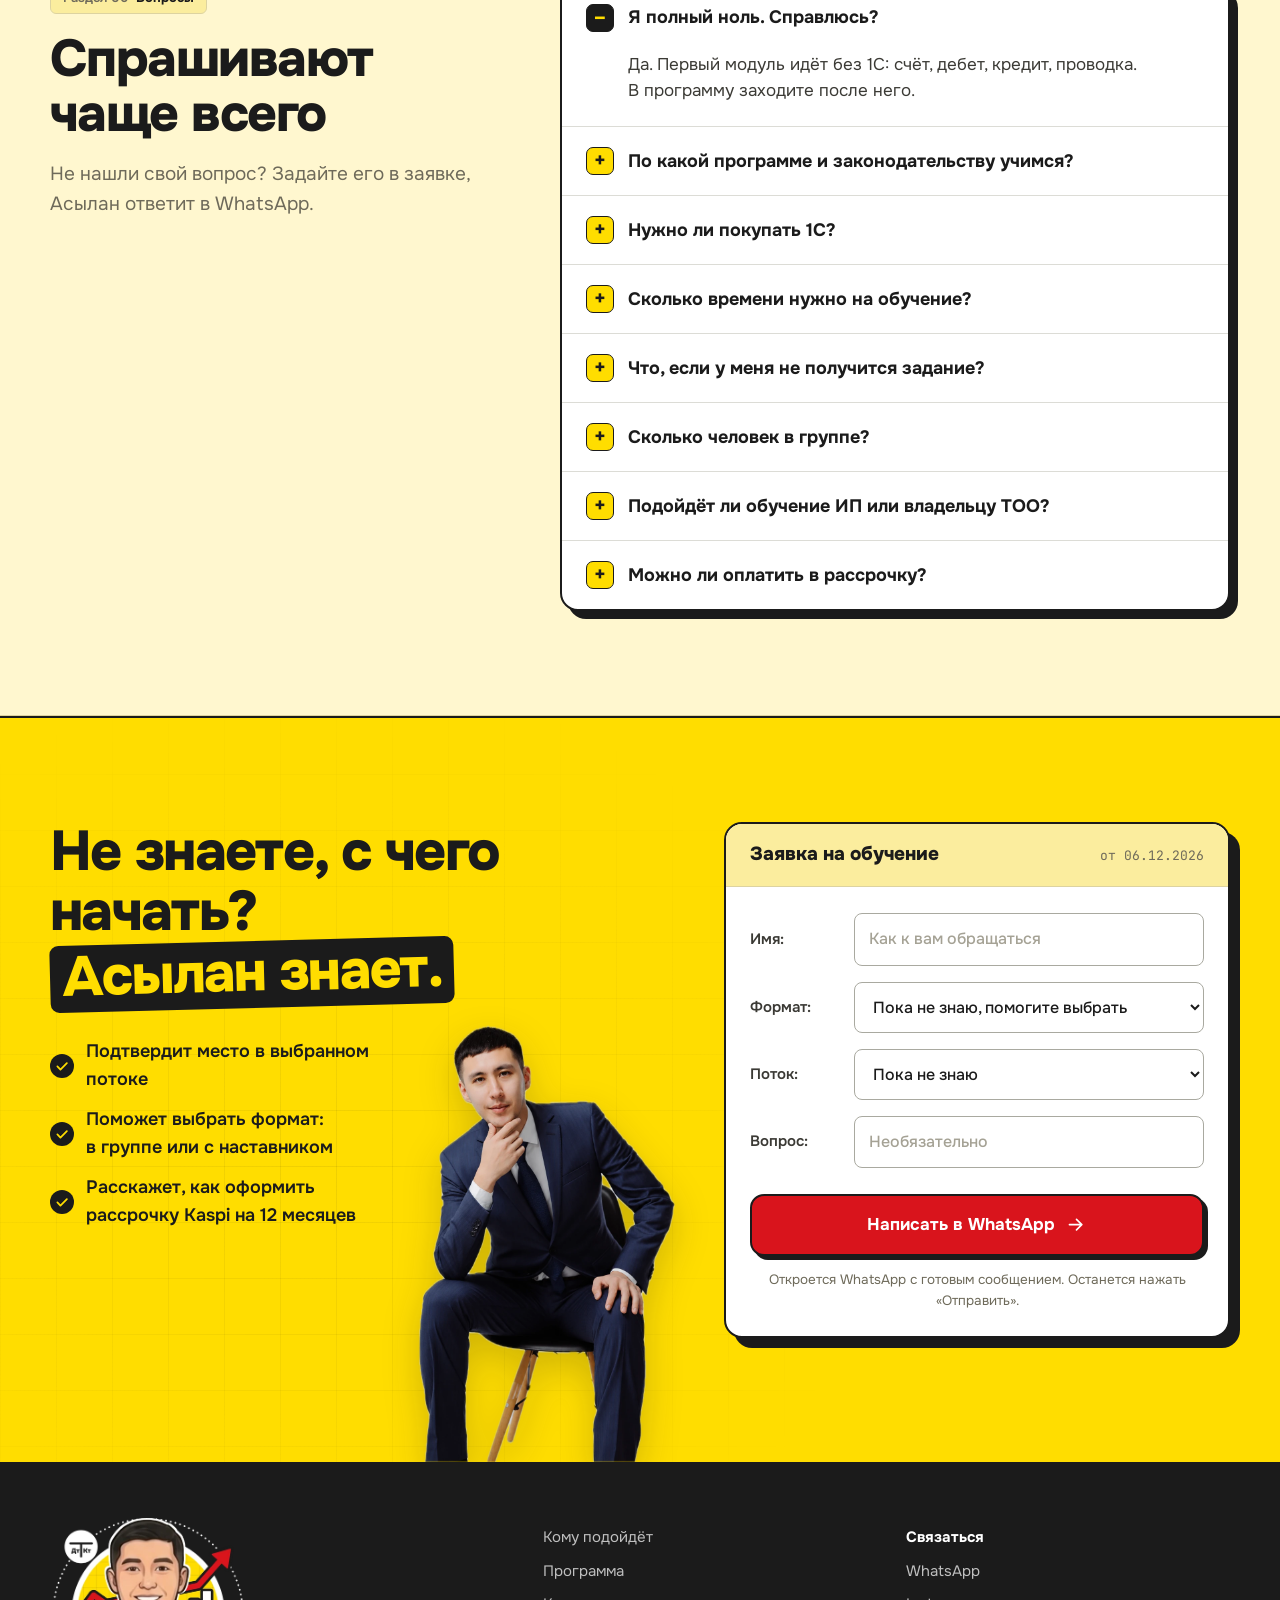
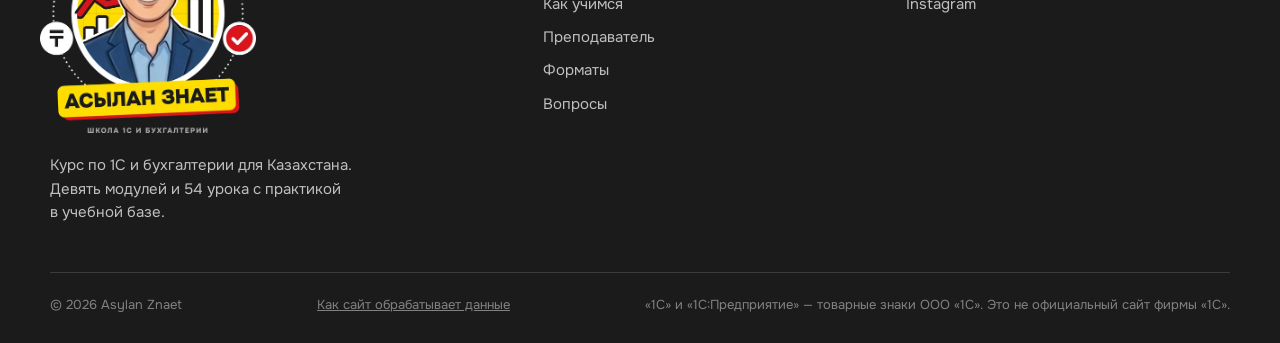
==== commit 4c19f1bf: "54 урока, страница о данных, счётчики, ссылка на Instagram Программа обновлена до 54 уроков (модуль " ====
--- a/index.html
+++ b/index.html
@@ -4,11 +4,11 @@
   <meta charset="utf-8">
   <meta name="viewport" content="width=device-width, initial-scale=1">
   <title>Asylan Znaet — обучение 1С и бухгалтерии в Казахстане с нуля</title>
-  <meta name="description" content="Курс по «1С:Бухгалтерия 8 для Казахстана» и бухучёту с нуля: ЭСФ, СНТ, зарплата, формы 200.00, 300.00 и 910.00. Девять модулей и 52 урока за 7 недель, практика в учебной базе. Есть рассрочка на 12 месяцев.">
+  <meta name="description" content="Курс по «1С:Бухгалтерия 8 для Казахстана» и бухучёту с нуля: ЭСФ, СНТ, зарплата, формы 200.00, 300.00 и 910.00. Девять модулей и 54 урока за 7 недель, практика в учебной базе. Есть рассрочка на 12 месяцев.">
   <link rel="canonical" href="https://aslanznaet.kz/">
   <meta name="theme-color" content="#FFDD00">
   <meta property="og:title" content="Asylan Znaet — обучение 1С и бухгалтерии в Казахстане">
-  <meta property="og:description" content="Курс по 1С и бухгалтерии с нуля по законодательству Казахстана. 52 урока за 7 недель, практика в учебной базе. Рассрочка на 12 месяцев.">
+  <meta property="og:description" content="Курс по 1С и бухгалтерии с нуля по законодательству Казахстана. 54 урока за 7 недель, практика в учебной базе. Рассрочка на 12 месяцев.">
   <meta property="og:type" content="website">
   <meta property="og:locale" content="ru_KZ">
   <meta property="og:url" content="https://aslanznaet.kz/">
@@ -112,7 +112,7 @@
 
       <ul class="hero__facts">
         <li><span class="tick"><svg class="icon"><use href="#i-check"/></svg></span>С нуля, без опыта</li>
-        <li><span class="tick"><svg class="icon"><use href="#i-check"/></svg></span>52&nbsp;урока с&nbsp;практикой</li>
+        <li><span class="tick"><svg class="icon"><use href="#i-check"/></svg></span>54&nbsp;урока с&nbsp;практикой</li>
         <li><span class="tick"><svg class="icon"><use href="#i-check"/></svg></span>ЭСФ, СНТ, формы 200.00 и&nbsp;910.00</li>
         <li><span class="tick"><svg class="icon"><use href="#i-check"/></svg></span>Проверка вашей базы</li>
         <li><span class="tick"><svg class="icon"><use href="#i-check"/></svg></span>Рассрочка на&nbsp;12&nbsp;месяцев</li>
@@ -271,7 +271,7 @@
     <div class="sec-head reveal">
       <p class="crumb">Раздел 02 <b>Программа</b></p>
       <h2>Что вы&nbsp;делаете за&nbsp;девять модулей</h2>
-      <p class="sec-head__lead">Учимся в&nbsp;«1С:Бухгалтерия 8 для Казахстана», редакция 3.0. В&nbsp;курсе 9&nbsp;модулей и&nbsp;52&nbsp;урока. В&nbsp;каждом уроке ролик на&nbsp;8–&#8288;12&nbsp;минут, практика с&nbsp;контрольной цифрой и&nbsp;тест из&nbsp;6&nbsp;вопросов. Весь курс вы&nbsp;ведёте одно учебное ТОО: сентябрь по&nbsp;урокам, октябрь сами. Нажмите на&nbsp;модуль и&nbsp;посмотрите уроки.</p>
+      <p class="sec-head__lead">Учимся в&nbsp;«1С:Бухгалтерия 8 для Казахстана», редакция 3.0. В&nbsp;курсе 9&nbsp;модулей и&nbsp;54&nbsp;урока. В&nbsp;каждом уроке ролик на&nbsp;8–&#8288;12&nbsp;минут, практика с&nbsp;контрольной цифрой и&nbsp;тест из&nbsp;6&nbsp;вопросов. Весь курс вы&nbsp;ведёте одно учебное ТОО: сентябрь по&nbsp;урокам, октябрь сами. Нажмите на&nbsp;модуль и&nbsp;посмотрите уроки.</p>
     </div>
 
     <div class="app reveal" id="app">
@@ -407,9 +407,9 @@
           </section>
 
           <section class="mod" role="tabpanel" id="m7" aria-labelledby="t7" hidden>
-            <p class="mod__num">Модуль 6 · 6 уроков</p>
+            <p class="mod__num">Модуль 6 · 8 уроков</p>
             <h3>Основные средства и&nbsp;закрытие месяца</h3>
-            <p class="mod__lead">Проверяете базу, закрываете сентябрь и&nbsp;объясняете каждую цифру в&nbsp;ОСВ.</p>
+            <p class="mod__lead">Проверяете базу, закрываете сентябрь и&nbsp;объясняете каждую цифру в&nbsp;ОСВ. Потом выходите на&nbsp;подработку в&nbsp;фирму с&nbsp;цехом и&nbsp;долгом банку.</p>
             <div class="journal">
               <div class="journal__head"><span>Урок</span><span>Что делаете</span><span>Статус</span></div>
               <ul>
@@ -418,6 +418,8 @@
                 <li><b>Закрытие месяца</b><span>Закрываете сентябрь: начисляете амортизацию и&nbsp;получаете финансовый результат</span><i>Освоите</i></li>
                 <li><b>ОСВ и&nbsp;анализ счетов</b><span>Объясняете каждое сальдо в&nbsp;ОСВ за&nbsp;сентябрь</span><i>Освоите</i></li>
                 <li><b>Исправление ошибок</b><span>Исправляете ошибку в&nbsp;открытом и&nbsp;в&nbsp;закрытом периоде</span><i>Освоите</i></li>
+                <li><b>Подработка: деньги в&nbsp;долг на&nbsp;два года</b><span>Записываете заём банка и&nbsp;делите долг на&nbsp;две части: что вернуть за&nbsp;год и&nbsp;что позже</span><i>Освоите</i></li>
+                <li><b>Подработка: учёт в&nbsp;цехе</b><span>Собираете затраты цеха и&nbsp;считаете, во&nbsp;сколько фирме обошёлся один стеллаж</span><i>Освоите</i></li>
                 <li><b>Разбор ошибок и&nbsp;тест модуля</b><span>Находите три ошибки в&nbsp;«испорченной» ОСВ</span><i>Освоите</i></li>
               </ul>
             </div>
@@ -610,7 +612,7 @@
         <p class="plan__early">89&nbsp;000&nbsp;₸ при оплате за&nbsp;7&nbsp;дней до&nbsp;старта</p>
         <p class="plan__split">Рассрочка Kaspi: 8&nbsp;250&nbsp;₸ в&nbsp;месяц, 12&nbsp;месяцев</p>
         <ul>
-          <li>52&nbsp;видеоурока и&nbsp;тесты</li>
+          <li>54&nbsp;видеоурока и&nbsp;тесты</li>
           <li>Учебная база 1С и&nbsp;задания</li>
           <li>Разборы в&nbsp;группе раз в&nbsp;неделю</li>
           <li>Проверка итоговой работы</li>
@@ -744,12 +746,12 @@
       <div class="docform__body">
         <label class="field">
           <span>Имя:</span>
-          <input type="text" name="name" autocomplete="given-name" placeholder="Как к вам обращаться" required>
+          <input class="ym-disable-keys" type="text" name="name" autocomplete="given-name" placeholder="Как к вам обращаться" required>
           <em class="field__err">Поле «Имя» не заполнено</em>
         </label>
         <label class="field" data-crm hidden>
           <span>Телефон:</span>
-          <input type="tel" name="phone" autocomplete="tel" inputmode="tel" placeholder="+7 7__ ___ __ __">
+          <input class="ym-disable-keys" type="tel" name="phone" autocomplete="tel" inputmode="tel" placeholder="+7 7__ ___ __ __">
           <em class="field__err">Проверьте номер телефона</em>
         </label>
         <label class="field">
@@ -773,7 +775,7 @@
         </label>
         <label class="field">
           <span>Вопрос:</span>
-          <input type="text" name="question" maxlength="300" placeholder="Необязательно">
+          <input class="ym-disable-keys" type="text" name="question" maxlength="300" placeholder="Необязательно">
         </label>
         <label class="check" data-crm hidden>
           <input type="checkbox" name="consent">
@@ -804,7 +806,7 @@
       <a class="foot__emblem" href="#top" aria-label="Асылан знает — на главную">
         <img src="assets/img/emblem-white.webp" width="480" height="477" alt="Асылан знает — школа 1С и бухгалтерии" loading="lazy">
       </a>
-      <p class="foot__about">Курс по&nbsp;1С и&nbsp;бухгалтерии для Казахстана. Девять модулей и&nbsp;52&nbsp;урока с&nbsp;практикой в&nbsp;учебной базе.</p>
+      <p class="foot__about">Курс по&nbsp;1С и&nbsp;бухгалтерии для Казахстана. Девять модулей и&nbsp;54&nbsp;урока с&nbsp;практикой в&nbsp;учебной базе.</p>
     </div>
     <nav class="foot__nav" aria-label="Навигация в подвале">
       <a href="#komu">Кому подойдёт</a>
@@ -823,6 +825,7 @@
   </div>
   <div class="container foot__legal">
     <span>© <span id="year">2026</span> Asylan Znaet</span>
+    <a href="privacy.html">Как сайт обрабатывает данные</a>
     <span>«1С» и&nbsp;«1С:Предприятие»&nbsp;— товарные знаки ООО «1С». Это не&nbsp;официальный сайт фирмы «1С».</span>
   </div>
 </footer>
@@ -849,7 +852,7 @@
     </div>
     <label class="field pop__field">
       <span>Имя:</span>
-      <input type="text" name="name" autocomplete="given-name" placeholder="Как к вам обращаться" required>
+      <input class="ym-disable-keys" type="text" name="name" autocomplete="given-name" placeholder="Как к вам обращаться" required>
       <em class="field__err">Поле «Имя» не заполнено</em>
     </label>
     <footer class="pop__foot">
@@ -863,6 +866,7 @@
 <a class="mcta" id="mcta" href="#zayavka">Записаться на обучение</a>
 
 <script src="js/config.js" defer></script>
+<script src="js/analytics.js" defer></script>
 <script src="js/main.js" defer></script>
 </body>
 </html>
--- a/css/styles.css
+++ b/css/styles.css
@@ -649,6 +649,33 @@
 .toast__x:hover { background: #F1F1EC; color: var(--ink); }
 
 .mcta { display: none; }
+.foot__legal a { color: inherit; }
+.foot__legal a:hover { color: var(--yellow); }
+
+/* ---------- Уведомление о cookie ---------- */
+.consent {
+  position: fixed; left: 20px; bottom: 20px; z-index: 70;
+  width: min(420px, calc(100vw - 24px)); padding: 16px 18px;
+  font-size: 14.5px; line-height: 1.45;
+  background: #fff; border: 2px solid var(--ink); border-radius: 12px; box-shadow: var(--hard);
+  animation: toastIn .5s var(--ease);
+}
+.consent p { color: var(--ink-2); }
+.consent a { color: var(--ink); font-weight: 600; }
+.consent__btns { display: flex; gap: 10px; margin-top: 12px; }
+
+/* ---------- Страница о данных ---------- */
+.doc { max-width: 760px; padding: 48px 0 96px; }
+.doc__back { display: inline-flex; align-items: center; gap: 12px; text-decoration: none; margin-bottom: 40px; }
+.doc__back img { height: 52px; width: auto; }
+.doc__back b { font-size: 18px; font-weight: 900; letter-spacing: -.03em; }
+.doc h1 { font-size: clamp(30px, 4.2vw, 46px); font-weight: 800; line-height: 1.08; letter-spacing: -.03em; }
+.doc__date { margin-top: 10px; color: var(--muted); font-size: 15px; }
+.doc h2 { margin: 40px 0 12px; font-size: 23px; font-weight: 800; letter-spacing: -.02em; }
+.doc p + p, .doc ul + p { margin-top: 12px; }
+.doc p, .doc li { color: var(--ink-2); }
+.doc ul { margin-top: 12px; padding-left: 22px; list-style: disc; display: grid; gap: 6px; }
+.doc .btn { margin-top: 16px; }
 
 /* ---------- Появление при прокрутке ---------- */
 .js .reveal { opacity: 0; transform: translateY(26px); transition: opacity .7s var(--ease) var(--d, 0ms), transform .7s var(--ease) var(--d, 0ms); }
@@ -732,6 +759,7 @@
   }
   .mcta.is-on { translate: 0 0; }
   .toast { bottom: 84px; right: 12px; }
+  .consent { left: 12px; bottom: 84px; }
 }
 
 @media (max-width: 640px) {
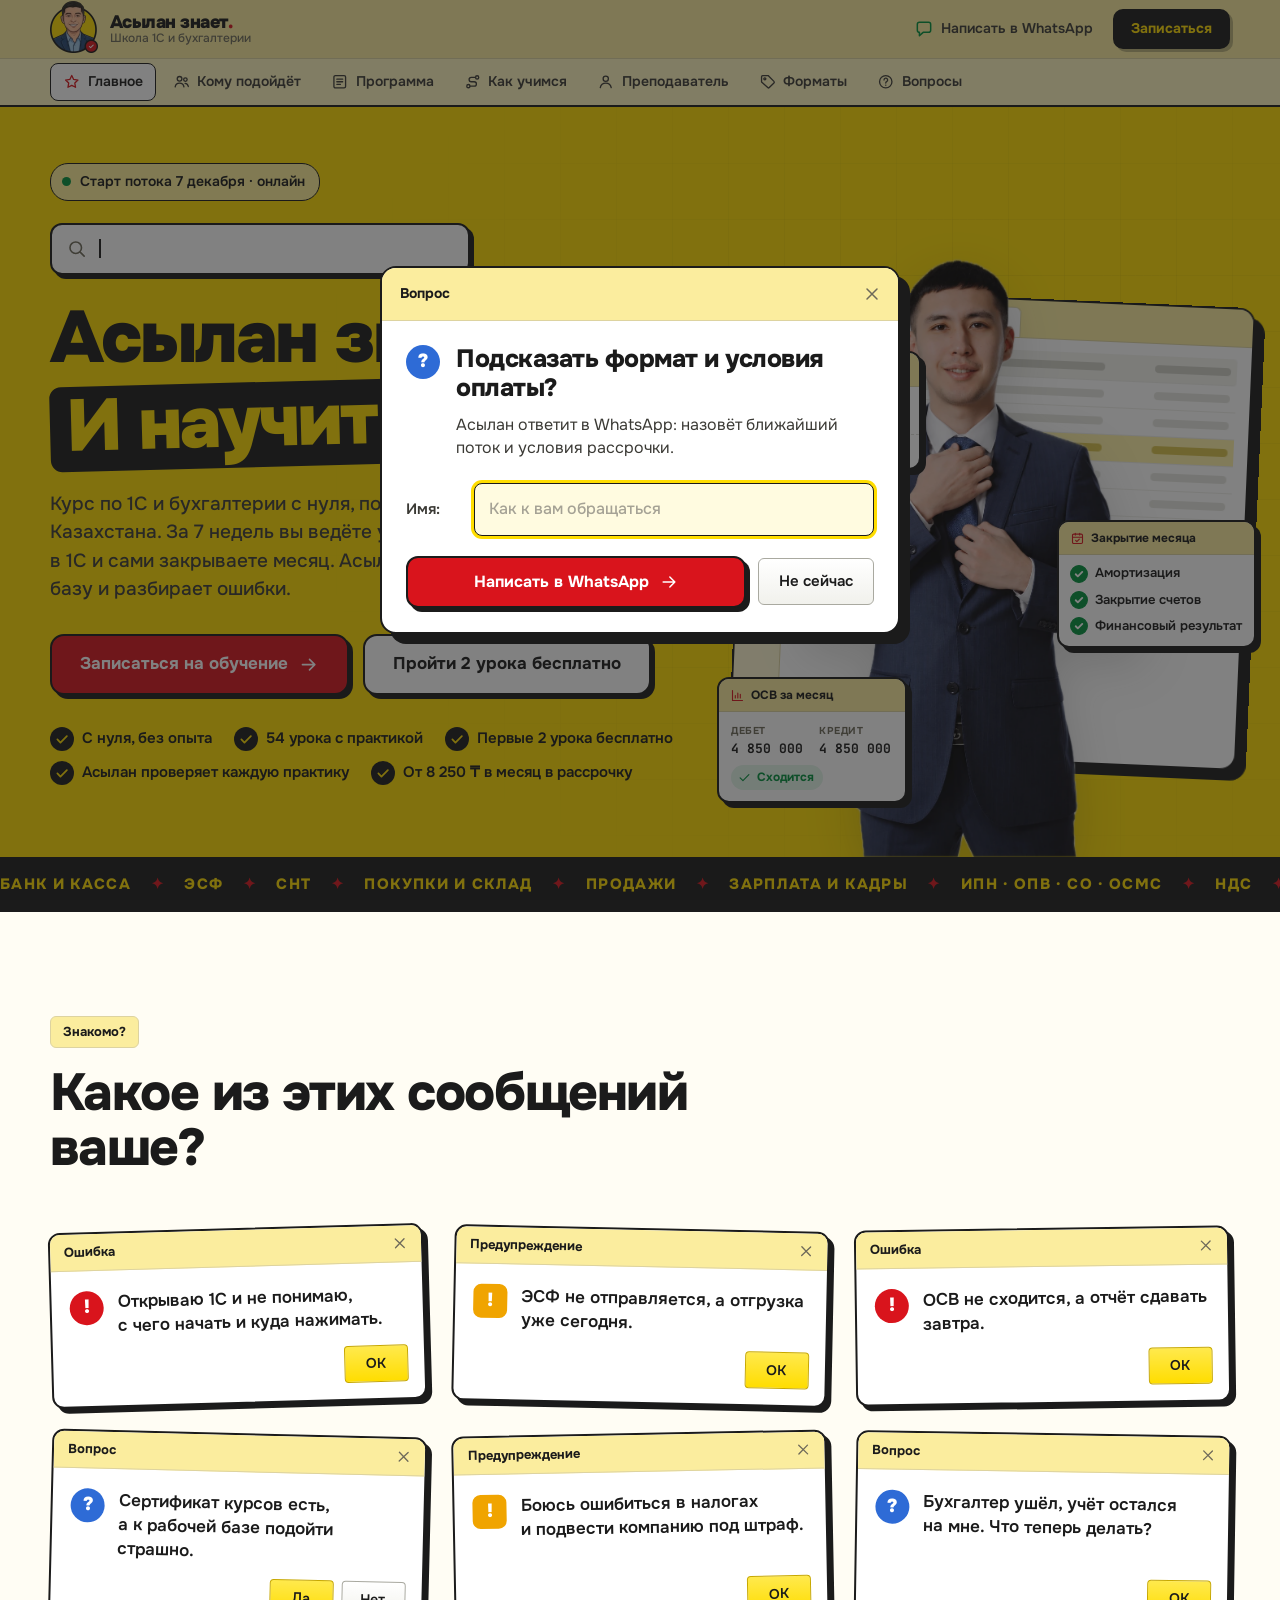
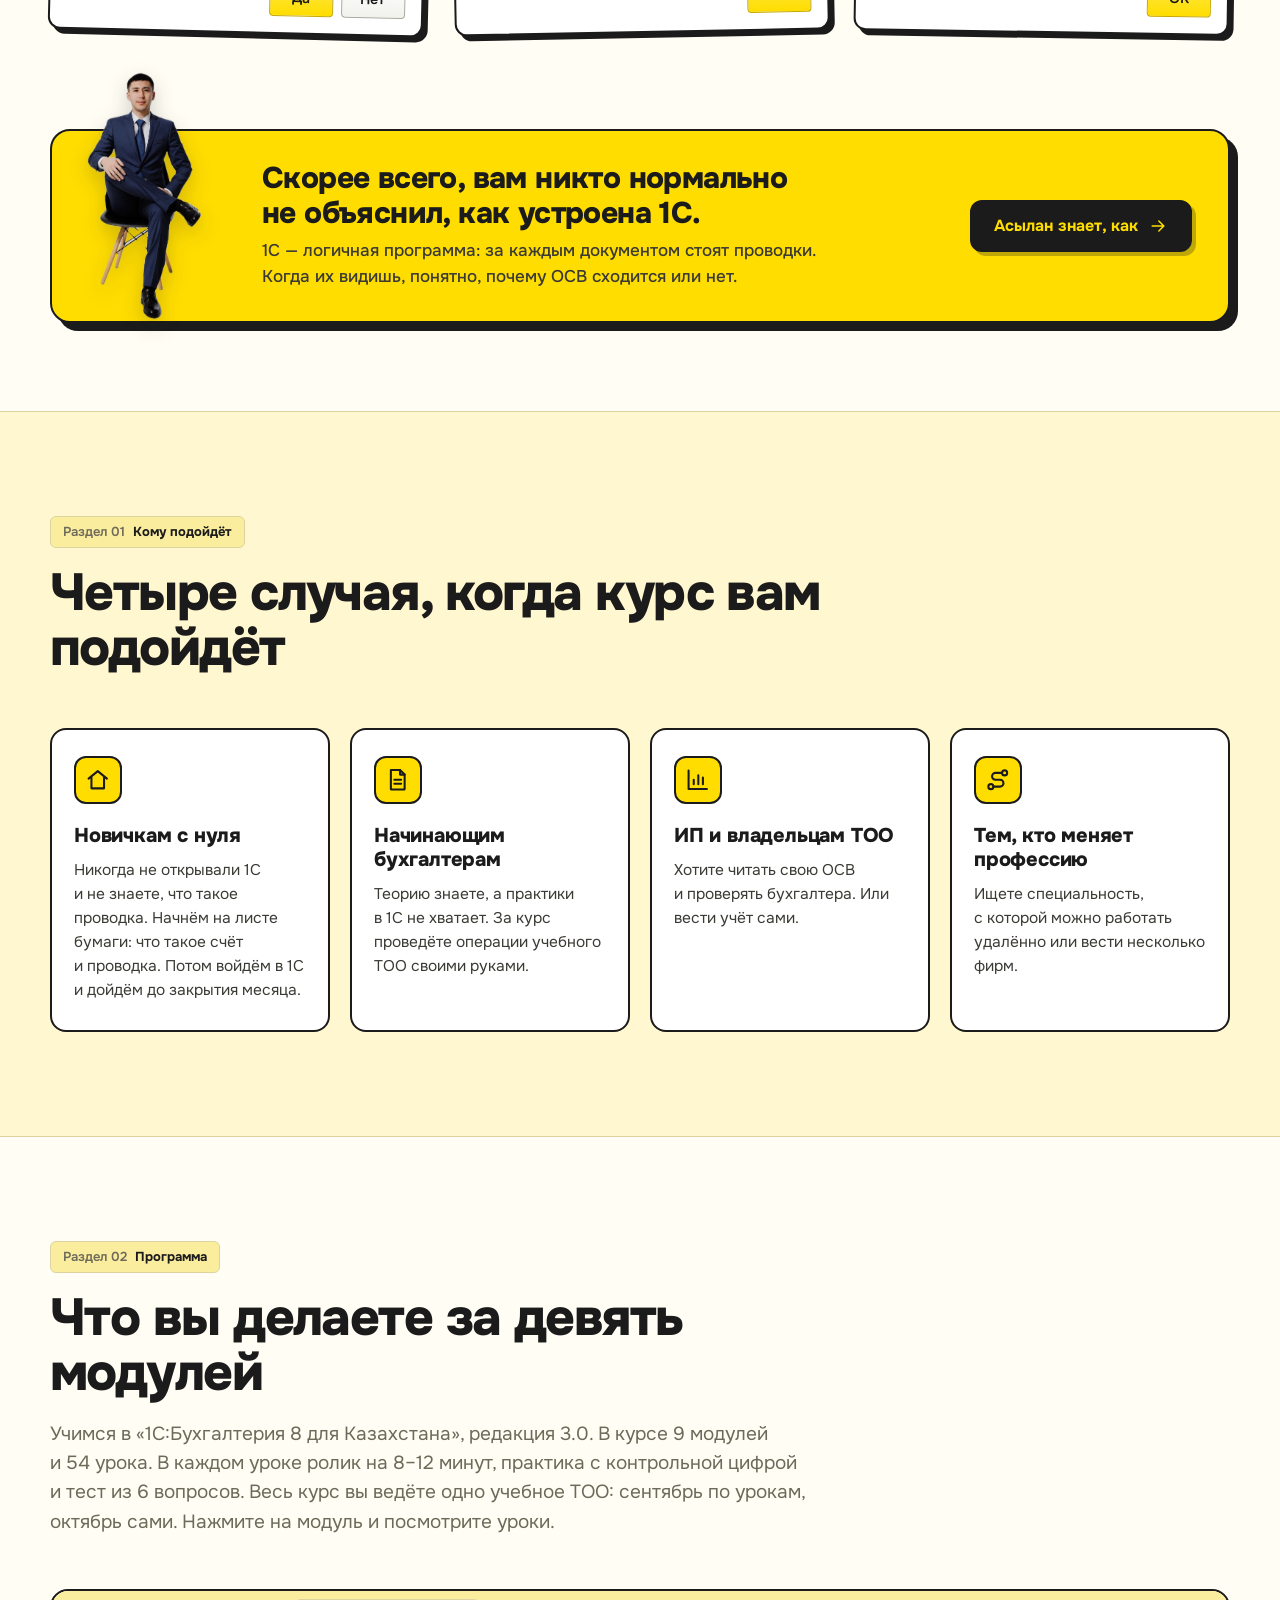
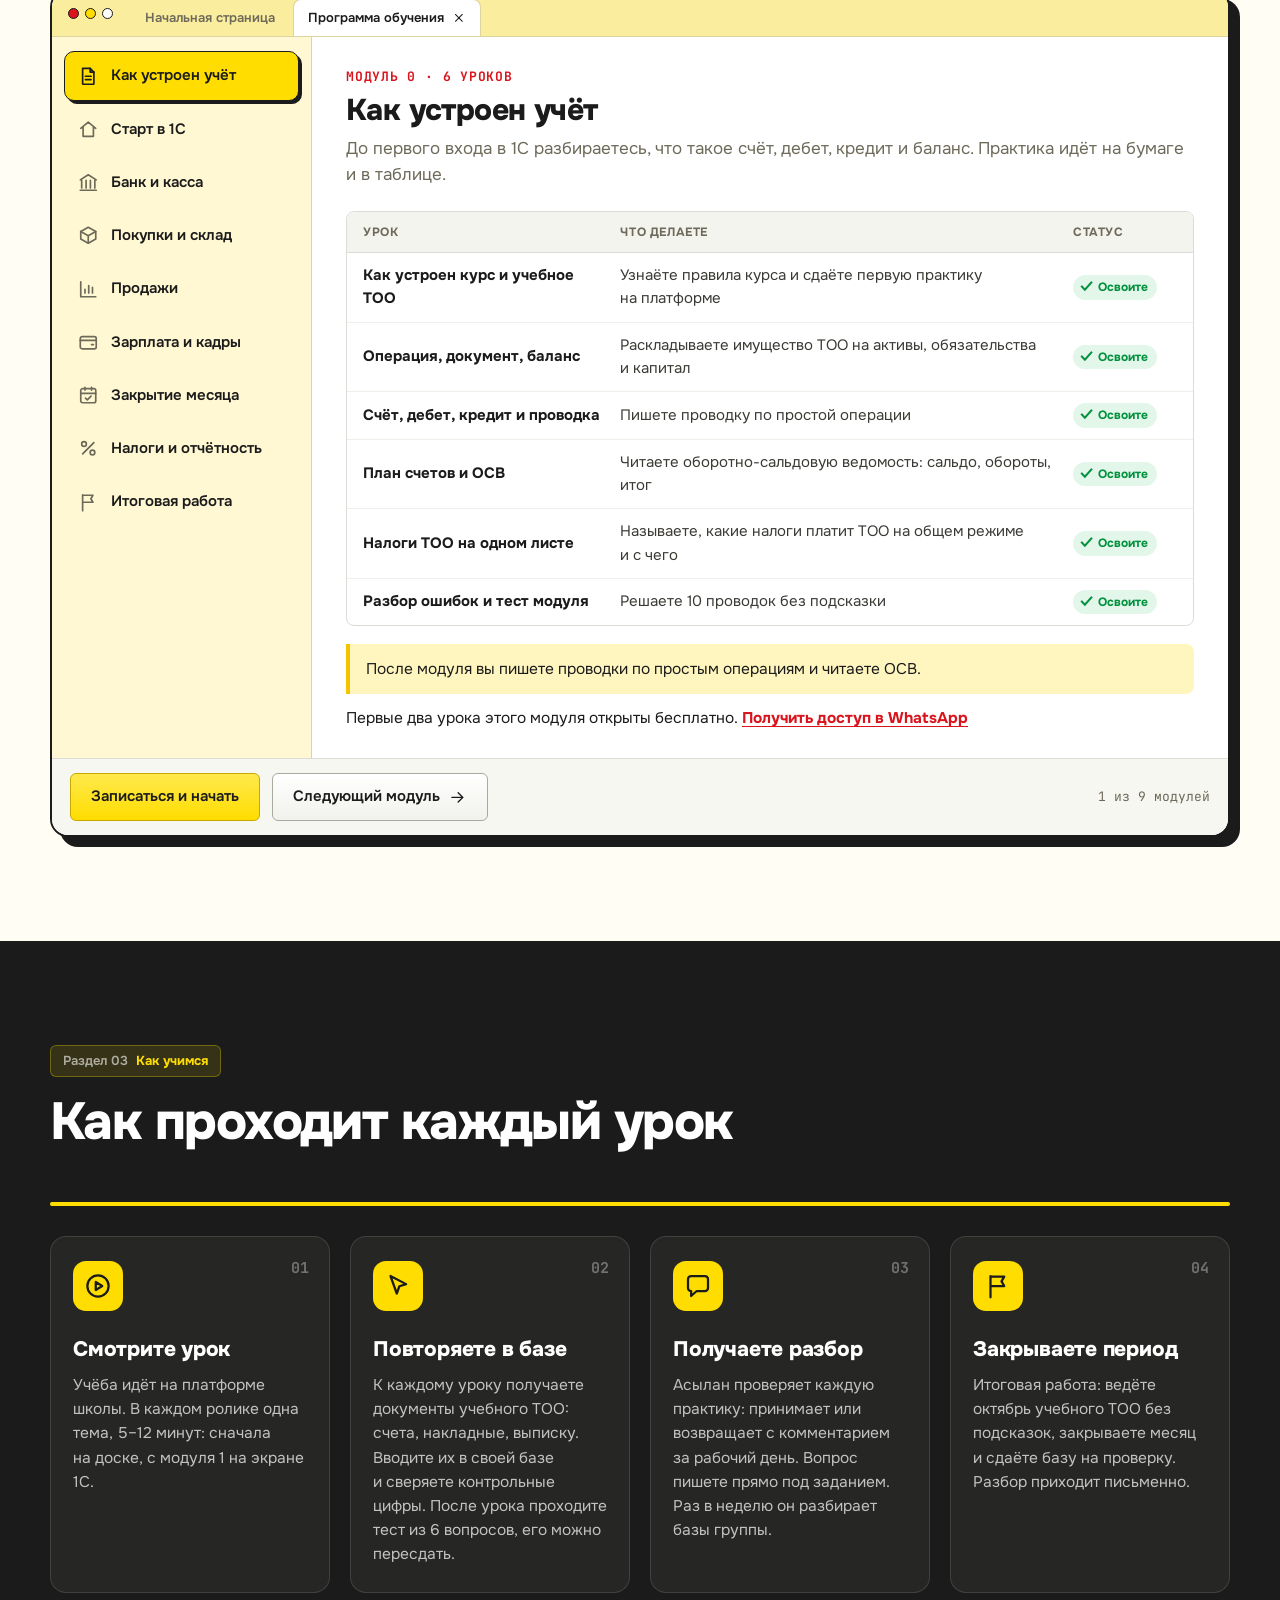
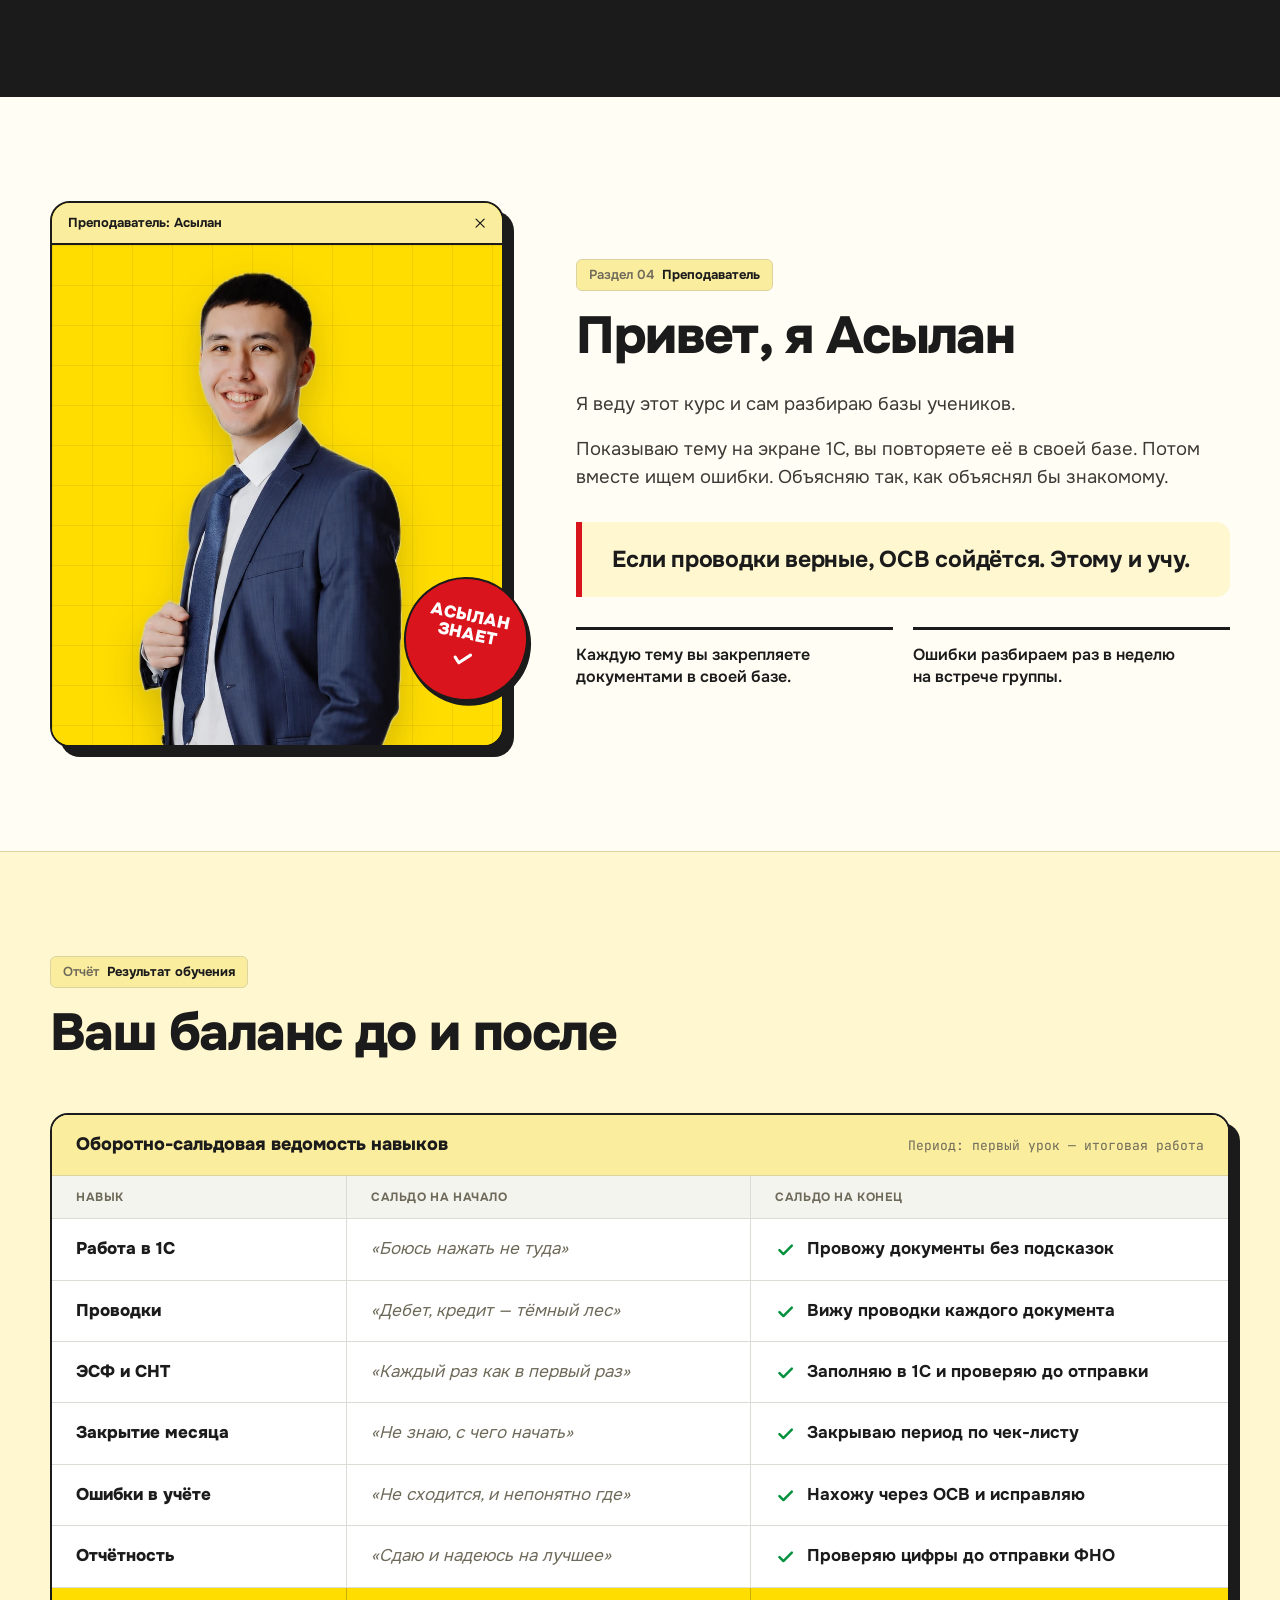
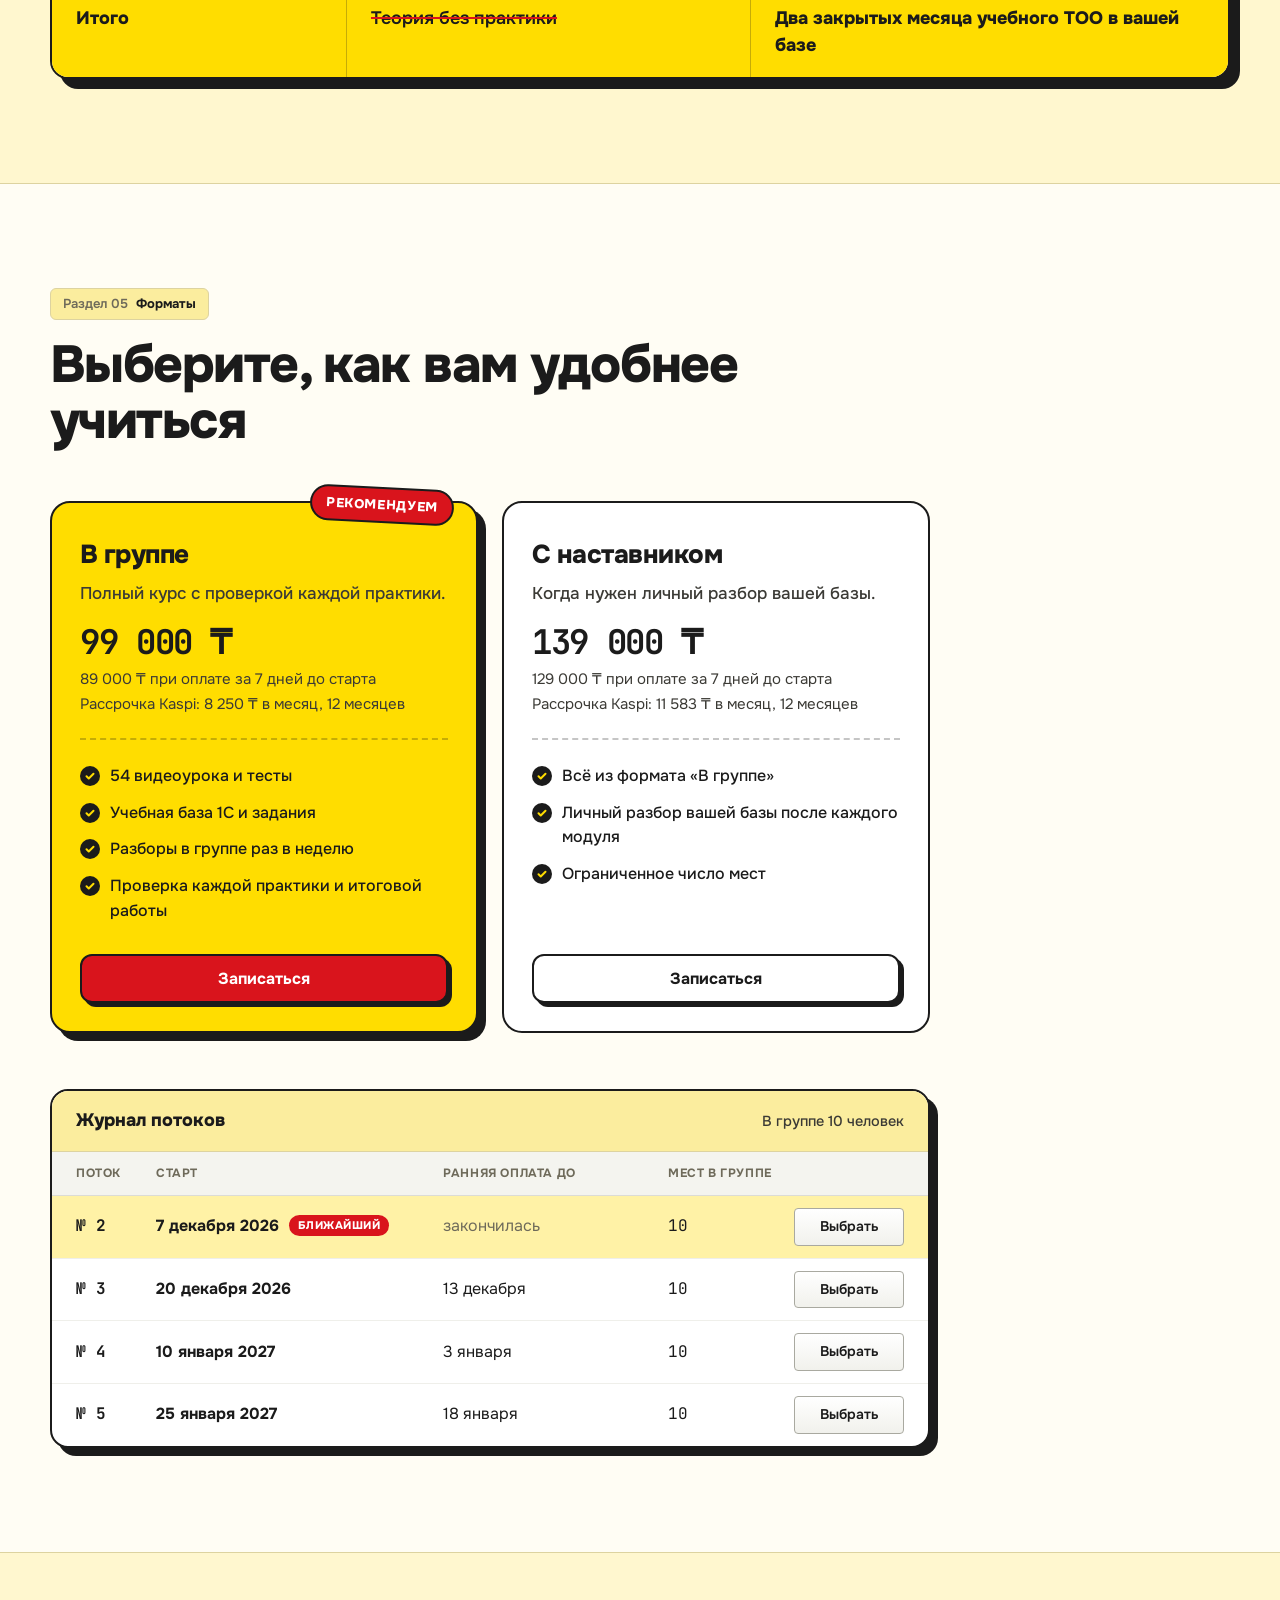
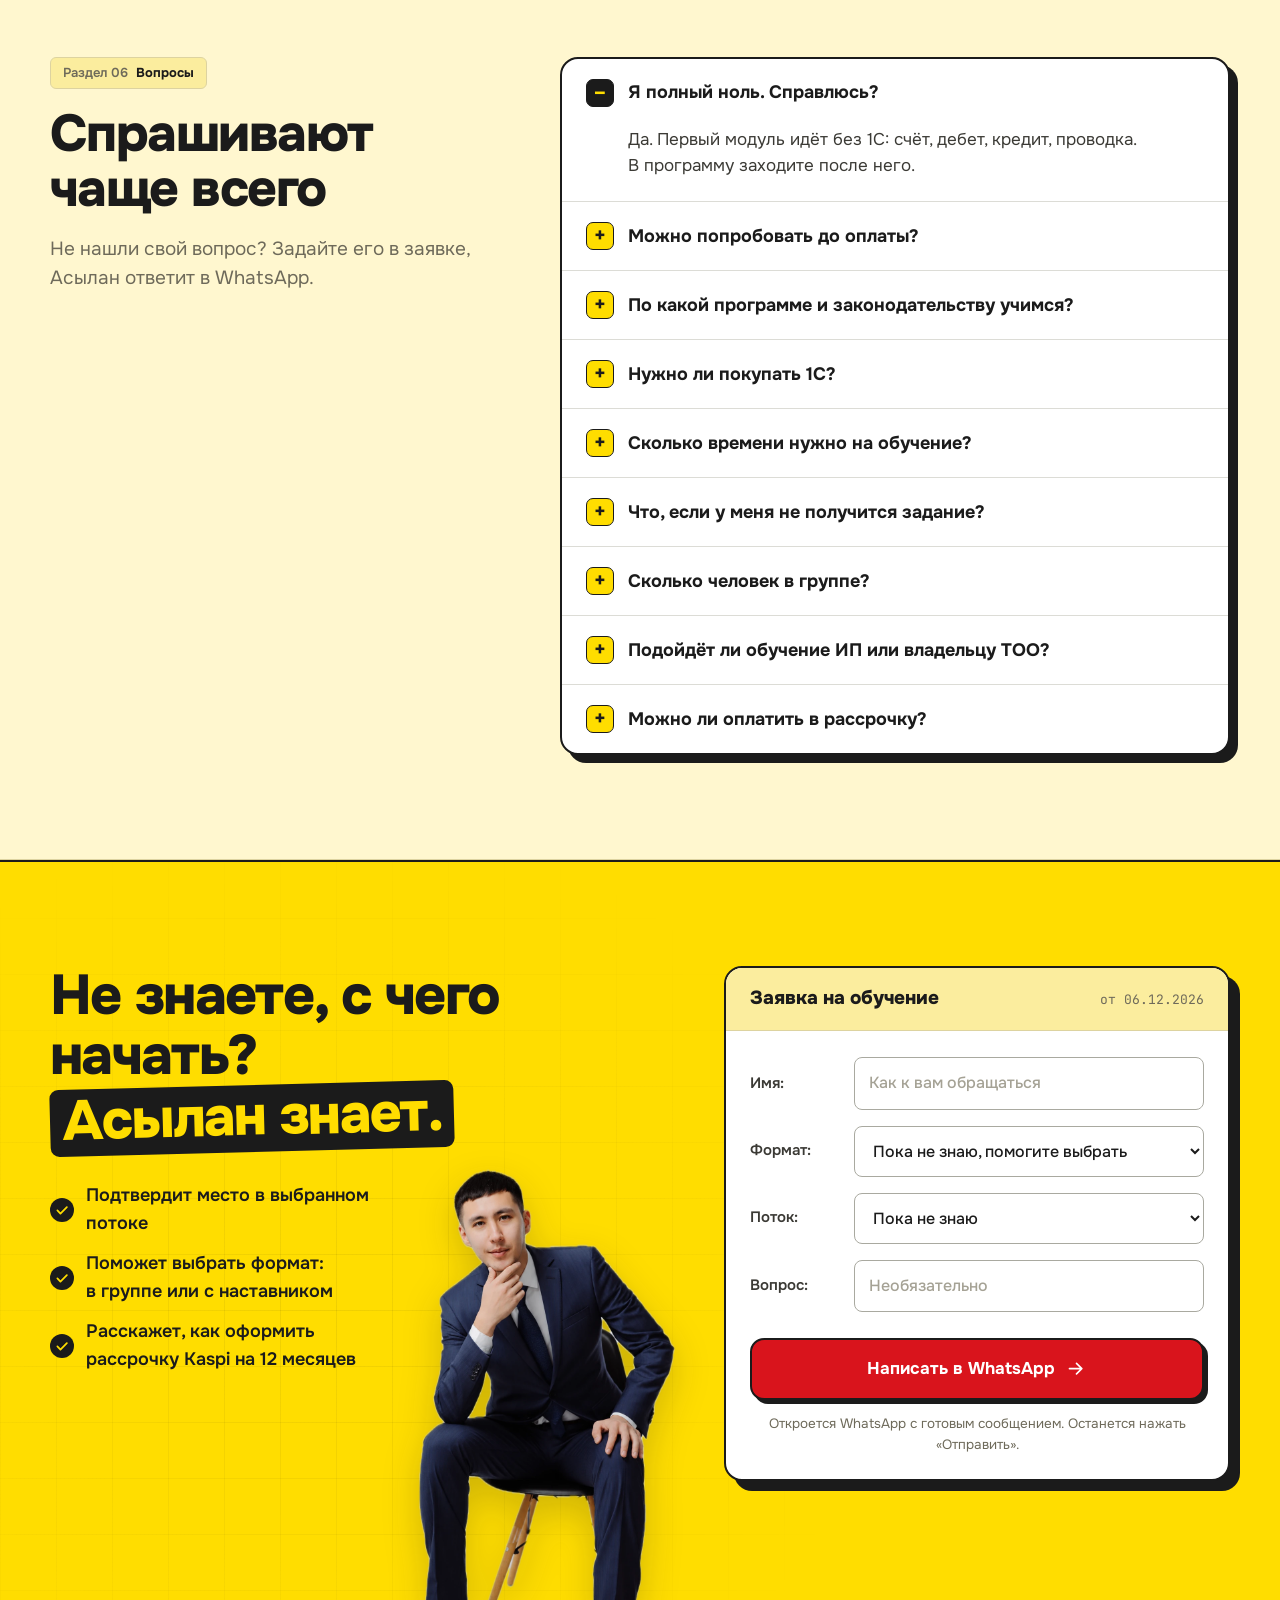
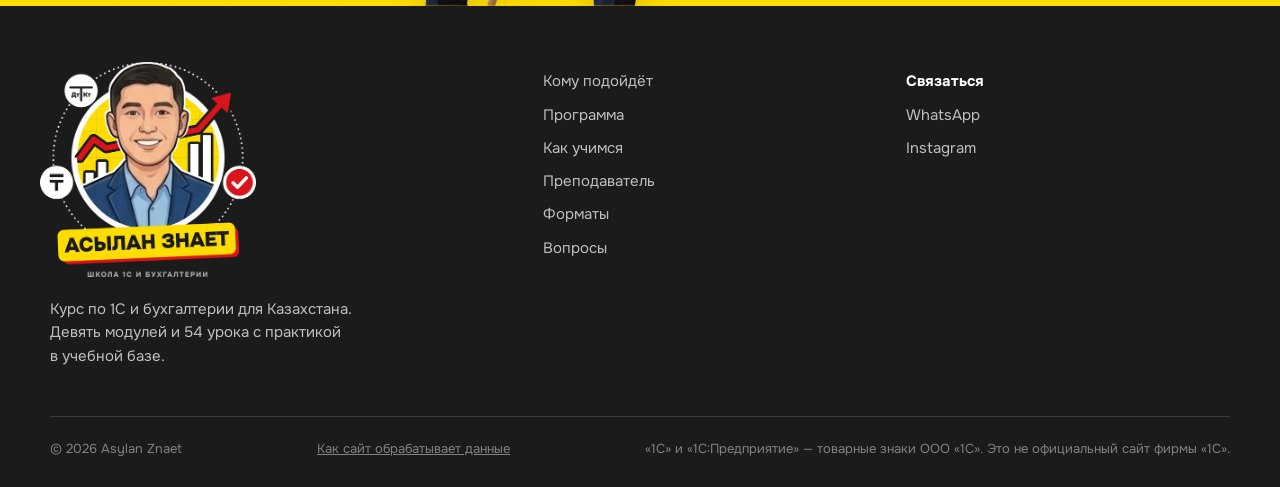
==== commit 2886d7bd: "Бесплатные уроки и платформа, цена на первом экране, проверка каждой практики, превью с 54 уроками C" ====
--- a/index.html
+++ b/index.html
@@ -107,15 +107,15 @@
 
       <div class="hero__cta">
         <a class="btn btn--red btn--lg" href="#zayavka">Записаться на обучение <svg class="icon"><use href="#i-arrow"/></svg></a>
-        <a class="btn btn--lg" href="#programma">Смотреть программу</a>
+        <a class="btn btn--lg" href="#zayavka" data-wa="Здравствуйте! Хочу бесплатные уроки по 1С.">Пройти 2&nbsp;урока бесплатно</a>
       </div>
 
       <ul class="hero__facts">
         <li><span class="tick"><svg class="icon"><use href="#i-check"/></svg></span>С нуля, без опыта</li>
         <li><span class="tick"><svg class="icon"><use href="#i-check"/></svg></span>54&nbsp;урока с&nbsp;практикой</li>
-        <li><span class="tick"><svg class="icon"><use href="#i-check"/></svg></span>ЭСФ, СНТ, формы 200.00 и&nbsp;910.00</li>
-        <li><span class="tick"><svg class="icon"><use href="#i-check"/></svg></span>Проверка вашей базы</li>
-        <li><span class="tick"><svg class="icon"><use href="#i-check"/></svg></span>Рассрочка на&nbsp;12&nbsp;месяцев</li>
+        <li><span class="tick"><svg class="icon"><use href="#i-check"/></svg></span>Первые 2&nbsp;урока бесплатно</li>
+        <li><span class="tick"><svg class="icon"><use href="#i-check"/></svg></span>Асылан проверяет каждую практику</li>
+        <li><span class="tick"><svg class="icon"><use href="#i-check"/></svg></span>От&nbsp;8&nbsp;250&nbsp;₸ в&nbsp;месяц в&nbsp;рассрочку</li>
       </ul>
     </div>
 
@@ -244,7 +244,7 @@
       <article class="who__card reveal" style="--d:0ms">
         <span class="who__ic"><svg class="icon"><use href="#i-home"/></svg></span>
         <h3>Новичкам с&nbsp;нуля</h3>
-        <p>Никогда не&nbsp;открывали 1С и&nbsp;не&nbsp;знаете, что такое проводка. Начнём с&nbsp;первого входа в&nbsp;программу и&nbsp;дойдём до&nbsp;закрытия месяца.</p>
+        <p>Никогда не&nbsp;открывали 1С и&nbsp;не&nbsp;знаете, что такое проводка. Начнём на&nbsp;листе бумаги: что такое счёт и&nbsp;проводка. Потом войдём в&nbsp;1С и&nbsp;дойдём до&nbsp;закрытия месяца.</p>
       </article>
       <article class="who__card reveal" style="--d:80ms">
         <span class="who__ic"><svg class="icon"><use href="#i-doc"/></svg></span>
@@ -304,7 +304,7 @@
             <div class="journal">
               <div class="journal__head"><span>Урок</span><span>Что делаете</span><span>Статус</span></div>
               <ul>
-                <li><b>Как устроен курс и&nbsp;учебное ТОО</b><span>Узнаёте правила курса и&nbsp;отправляете первое сообщение по&nbsp;шаблону</span><i>Освоите</i></li>
+                <li><b>Как устроен курс и&nbsp;учебное ТОО</b><span>Узнаёте правила курса и&nbsp;сдаёте первую практику на&nbsp;платформе</span><i>Освоите</i></li>
                 <li><b>Операция, документ, баланс</b><span>Раскладываете имущество ТОО на&nbsp;активы, обязательства и&nbsp;капитал</span><i>Освоите</i></li>
                 <li><b>Счёт, дебет, кредит и&nbsp;проводка</b><span>Пишете проводку по&nbsp;простой операции</span><i>Освоите</i></li>
                 <li><b>План счетов и&nbsp;ОСВ</b><span>Читаете оборотно-сальдовую ведомость: сальдо, обороты, итог</span><i>Освоите</i></li>
@@ -313,6 +313,7 @@
               </ul>
             </div>
             <p class="mod__result">После модуля вы пишете проводки по&nbsp;простым операциям и&nbsp;читаете ОСВ.</p>
+            <p class="mod__free">Первые два урока этого модуля открыты бесплатно. <a href="#zayavka" data-wa="Здравствуйте! Хочу бесплатные уроки по 1С.">Получить доступ в&nbsp;WhatsApp</a></p>
           </section>
 
           <section class="mod" role="tabpanel" id="m2" aria-labelledby="t2" hidden>
@@ -483,19 +484,19 @@
         <span class="step__num mono">01</span>
         <span class="step__ic"><svg class="icon"><use href="#i-play"/></svg></span>
         <h3>Смотрите урок</h3>
-        <p>В&nbsp;каждом ролике одна тема, 8–&#8288;12&nbsp;минут. Асылан показывает её&nbsp;на&nbsp;экране 1С.</p>
+        <p>Учёба идёт на&nbsp;платформе школы. В&nbsp;каждом ролике одна тема, 5–&#8288;12&nbsp;минут: сначала на&nbsp;доске, с&nbsp;модуля&nbsp;1 на&nbsp;экране 1С.</p>
       </li>
       <li class="step">
         <span class="step__num mono">02</span>
         <span class="step__ic"><svg class="icon"><use href="#i-cursor"/></svg></span>
         <h3>Повторяете в&nbsp;базе</h3>
-        <p>К&nbsp;каждому модулю получаете документы учебного ТОО: счета, накладные, выписку. Вводите их&nbsp;в&nbsp;своей базе и&nbsp;сверяете контрольные цифры. После урока проходите тест из&nbsp;6&nbsp;вопросов.</p>
+        <p>К&nbsp;каждому уроку получаете документы учебного ТОО: счета, накладные, выписку. Вводите их&nbsp;в&nbsp;своей базе и&nbsp;сверяете контрольные цифры. После урока проходите тест из&nbsp;6&nbsp;вопросов, его можно пересдать.</p>
       </li>
       <li class="step">
         <span class="step__num mono">03</span>
         <span class="step__ic"><svg class="icon"><use href="#i-chat"/></svg></span>
         <h3>Получаете разбор</h3>
-        <p>Раз в&nbsp;неделю Асылан разбирает базы группы: где ошибка и&nbsp;как найти такую самому.</p>
+        <p>Асылан проверяет каждую практику: принимает или возвращает с&nbsp;комментарием за&nbsp;рабочий день. Вопрос пишете прямо под заданием. Раз в&nbsp;неделю он разбирает базы группы.</p>
       </li>
       <li class="step">
         <span class="step__num mono">04</span>
@@ -607,7 +608,7 @@
       <article class="plan plan--hit reveal" style="--d:0ms">
         <span class="plan__tag">Рекомендуем</span>
         <h3>В&nbsp;группе</h3>
-        <p class="plan__for">Полный курс и&nbsp;проверка итоговой работы.</p>
+        <p class="plan__for">Полный курс с&nbsp;проверкой каждой практики.</p>
         <p class="plan__price">99&nbsp;000&nbsp;₸</p>
         <p class="plan__early">89&nbsp;000&nbsp;₸ при оплате за&nbsp;7&nbsp;дней до&nbsp;старта</p>
         <p class="plan__split">Рассрочка Kaspi: 8&nbsp;250&nbsp;₸ в&nbsp;месяц, 12&nbsp;месяцев</p>
@@ -615,7 +616,7 @@
           <li>54&nbsp;видеоурока и&nbsp;тесты</li>
           <li>Учебная база 1С и&nbsp;задания</li>
           <li>Разборы в&nbsp;группе раз в&nbsp;неделю</li>
-          <li>Проверка итоговой работы</li>
+          <li>Проверка каждой практики и&nbsp;итоговой работы</li>
         </ul>
         <a class="btn btn--red btn--block" href="#zayavka" data-plan="В группе">Записаться</a>
       </article>
@@ -694,6 +695,10 @@
         <p>Да. Первый модуль идёт без 1С: счёт, дебет, кредит, проводка. В&nbsp;программу заходите после него.</p>
       </details>
       <details>
+        <summary>Можно попробовать до&nbsp;оплаты?</summary>
+        <p>Да. Первые два урока на&nbsp;платформе бесплатные: ролик, практика и&nbsp;тест, как в&nbsp;платном курсе. <a href="#zayavka" data-wa="Здравствуйте! Хочу бесплатные уроки по 1С.">Напишите в&nbsp;WhatsApp</a>, дадим доступ.</p>
+      </details>
+      <details>
         <summary>По&nbsp;какой программе и&nbsp;законодательству учимся?</summary>
         <p>«1С:Бухгалтерия 8 для Казахстана», редакция 3.0, Налоговый кодекс РК 2026&nbsp;года.</p>
       </details>
@@ -707,7 +712,7 @@
       </details>
       <details>
         <summary>Что, если у&nbsp;меня не&nbsp;получится задание?</summary>
-        <p>Это обычное дело. Ошибки разбираем: покажем, где ошиблись и&nbsp;как искать самому.</p>
+        <p>Это обычное дело. Вопрос пишете под заданием на&nbsp;платформе, Асылан отвечает за&nbsp;рабочий день: где ошибка и&nbsp;как искать такую самому.</p>
       </details>
       <details>
         <summary>Сколько человек в&nbsp;группе?</summary>
--- a/css/styles.css
+++ b/css/styles.css
@@ -436,6 +436,8 @@
 }
 .journal li i::before { content: "✓"; font-weight: 900; }
 .mod__result { margin-top: 18px; padding: 13px 16px; font-size: 15.5px; background: #FFF6BF; border-left: 4px solid var(--yellow-deep); border-radius: 0 8px 8px 0; }
+.mod__free { margin-top: 12px; font-size: 15.5px; }
+.mod__free a { font-weight: 700; color: var(--red, #E0231C); text-decoration: underline; text-underline-offset: 3px; }
 
 .app__cmd { display: flex; align-items: center; gap: 12px; padding: 14px 18px; background: #F7F7F2; border-top: 1px solid var(--line-gray); }
 .app__status { margin-left: auto; font-family: var(--mono); font-size: 13px; color: var(--muted); }
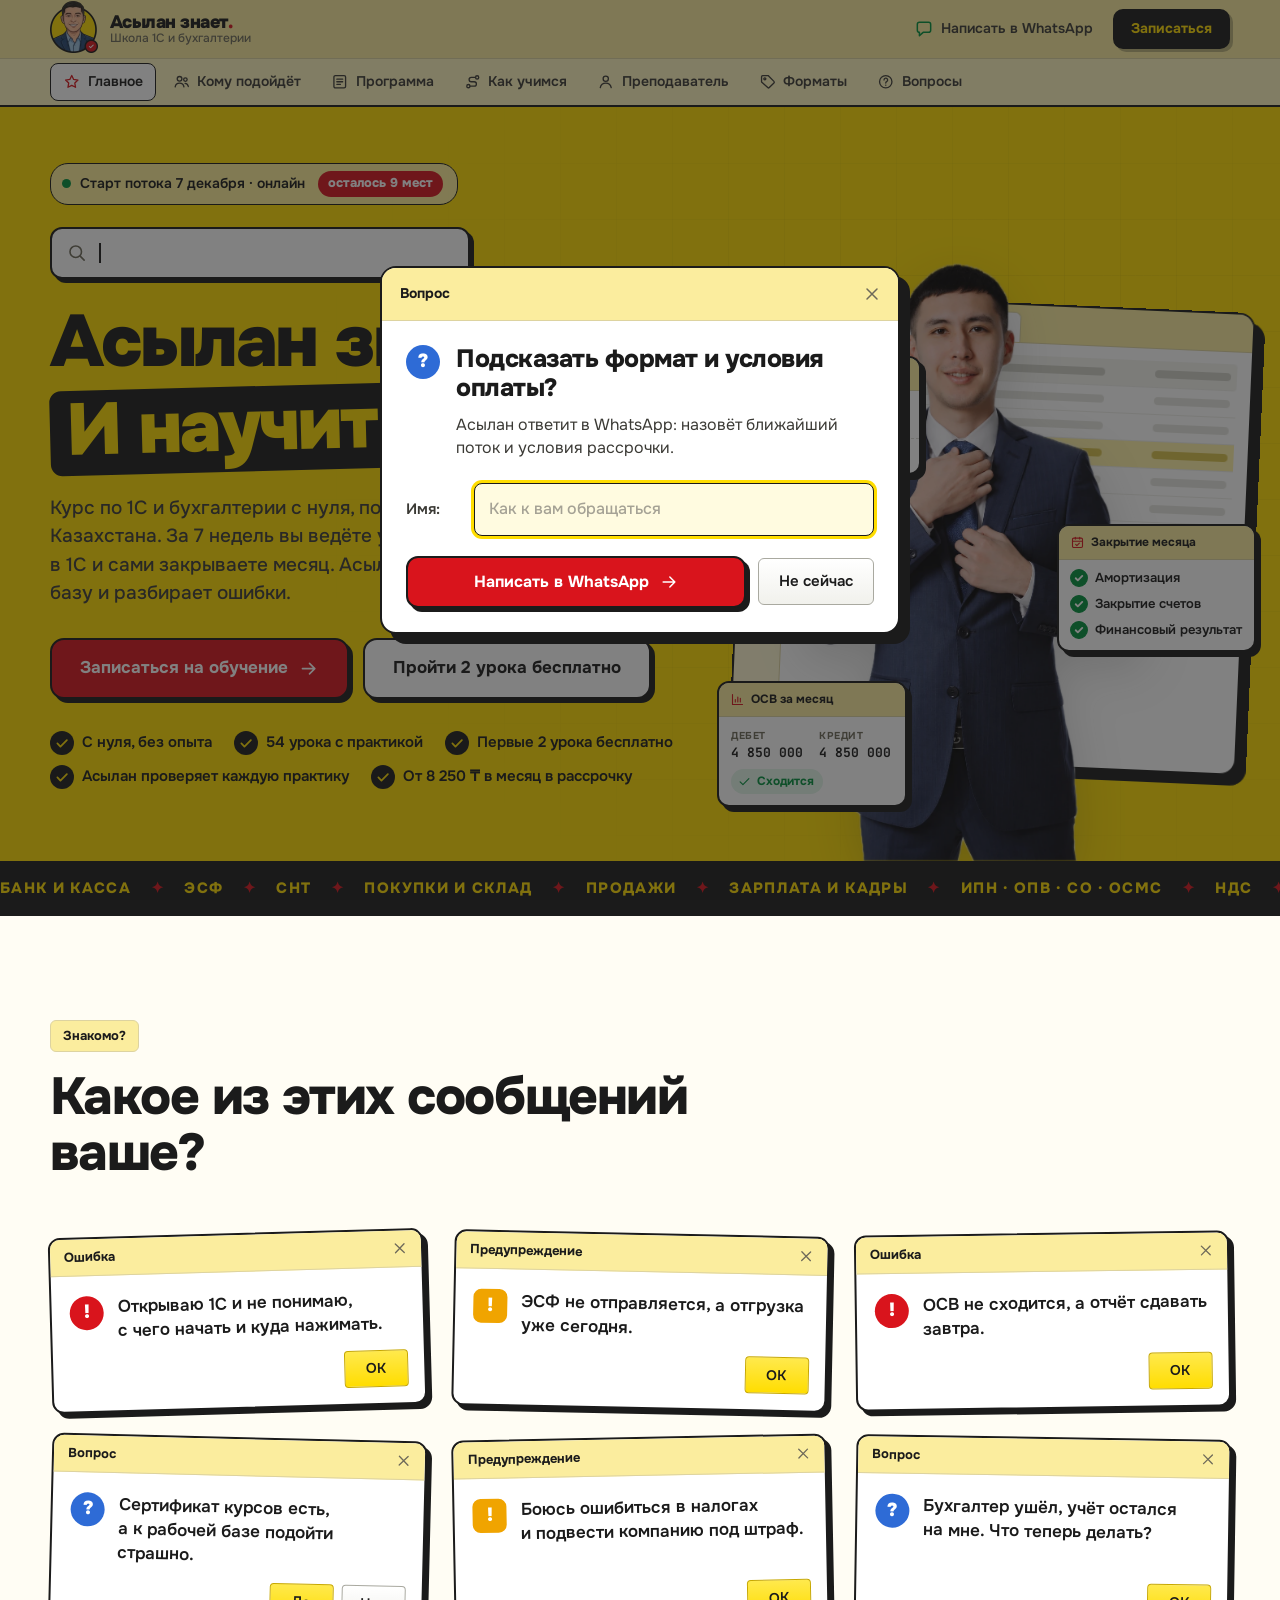
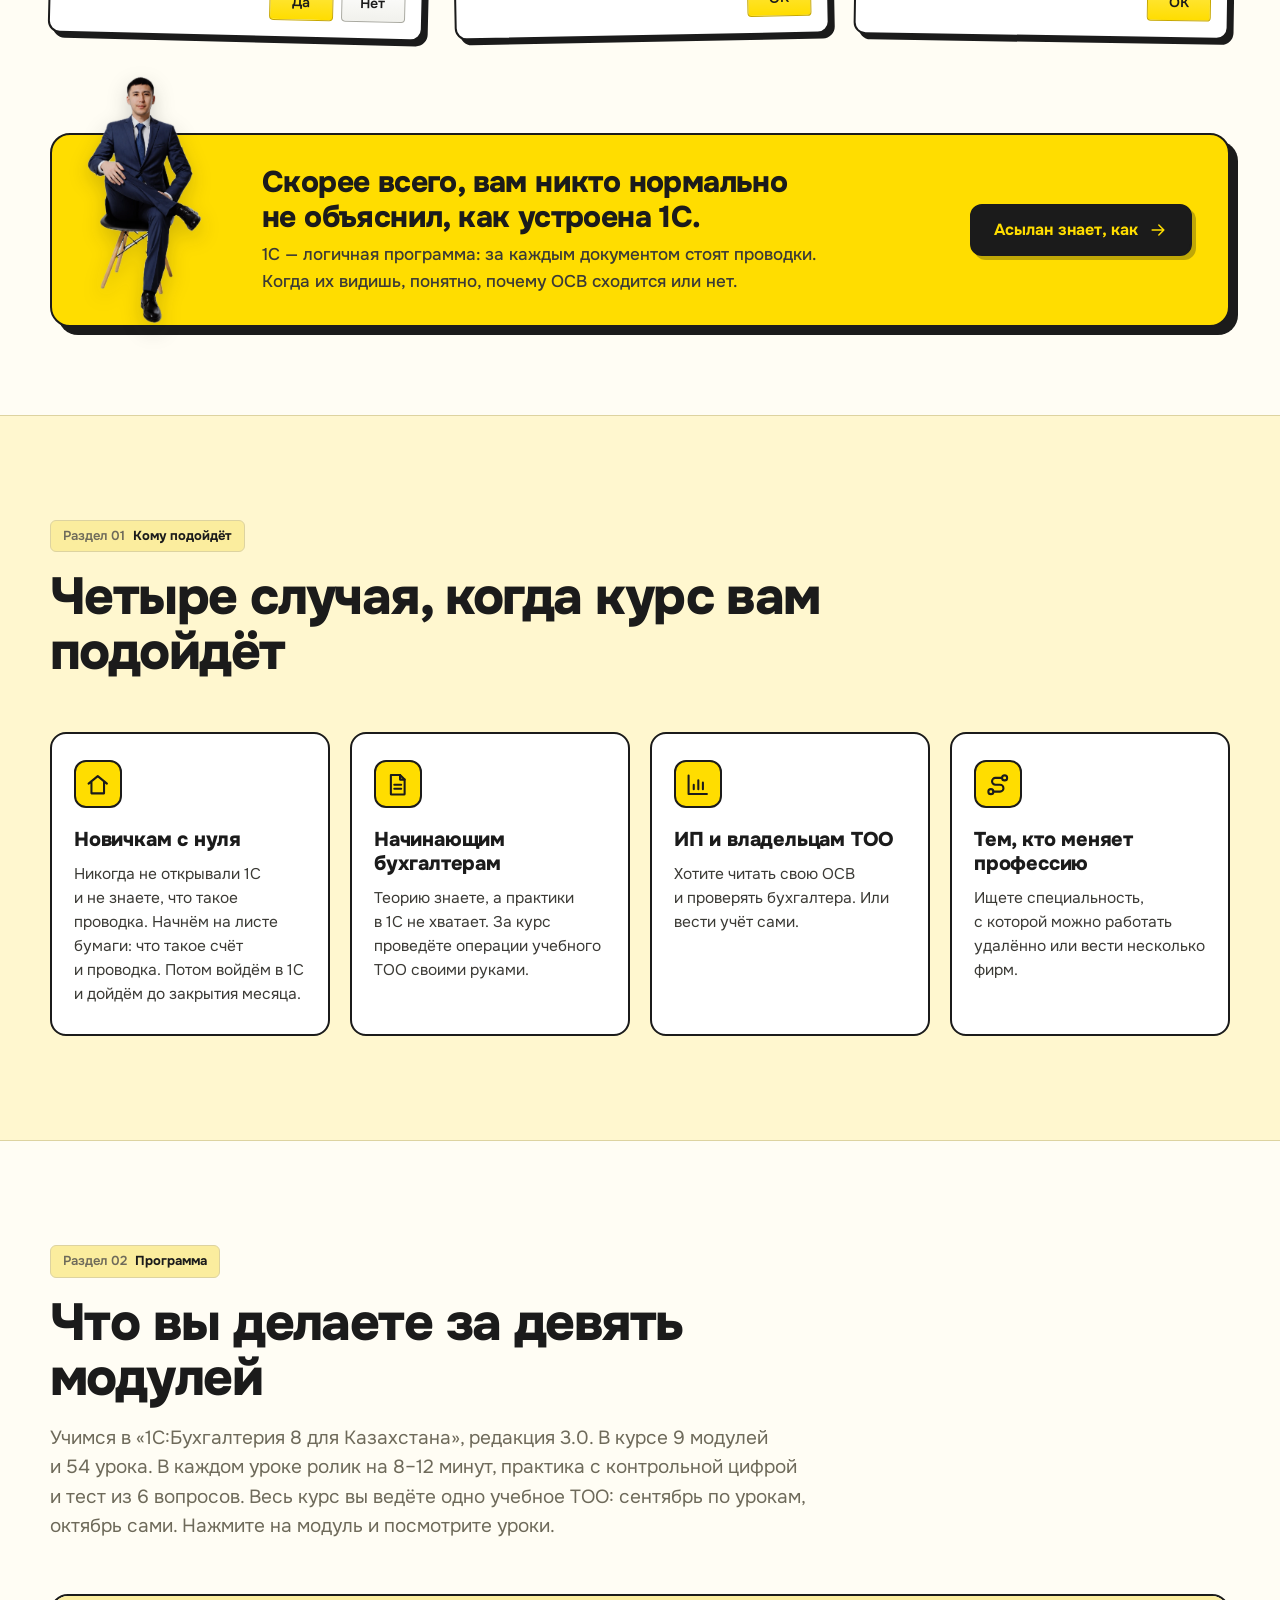
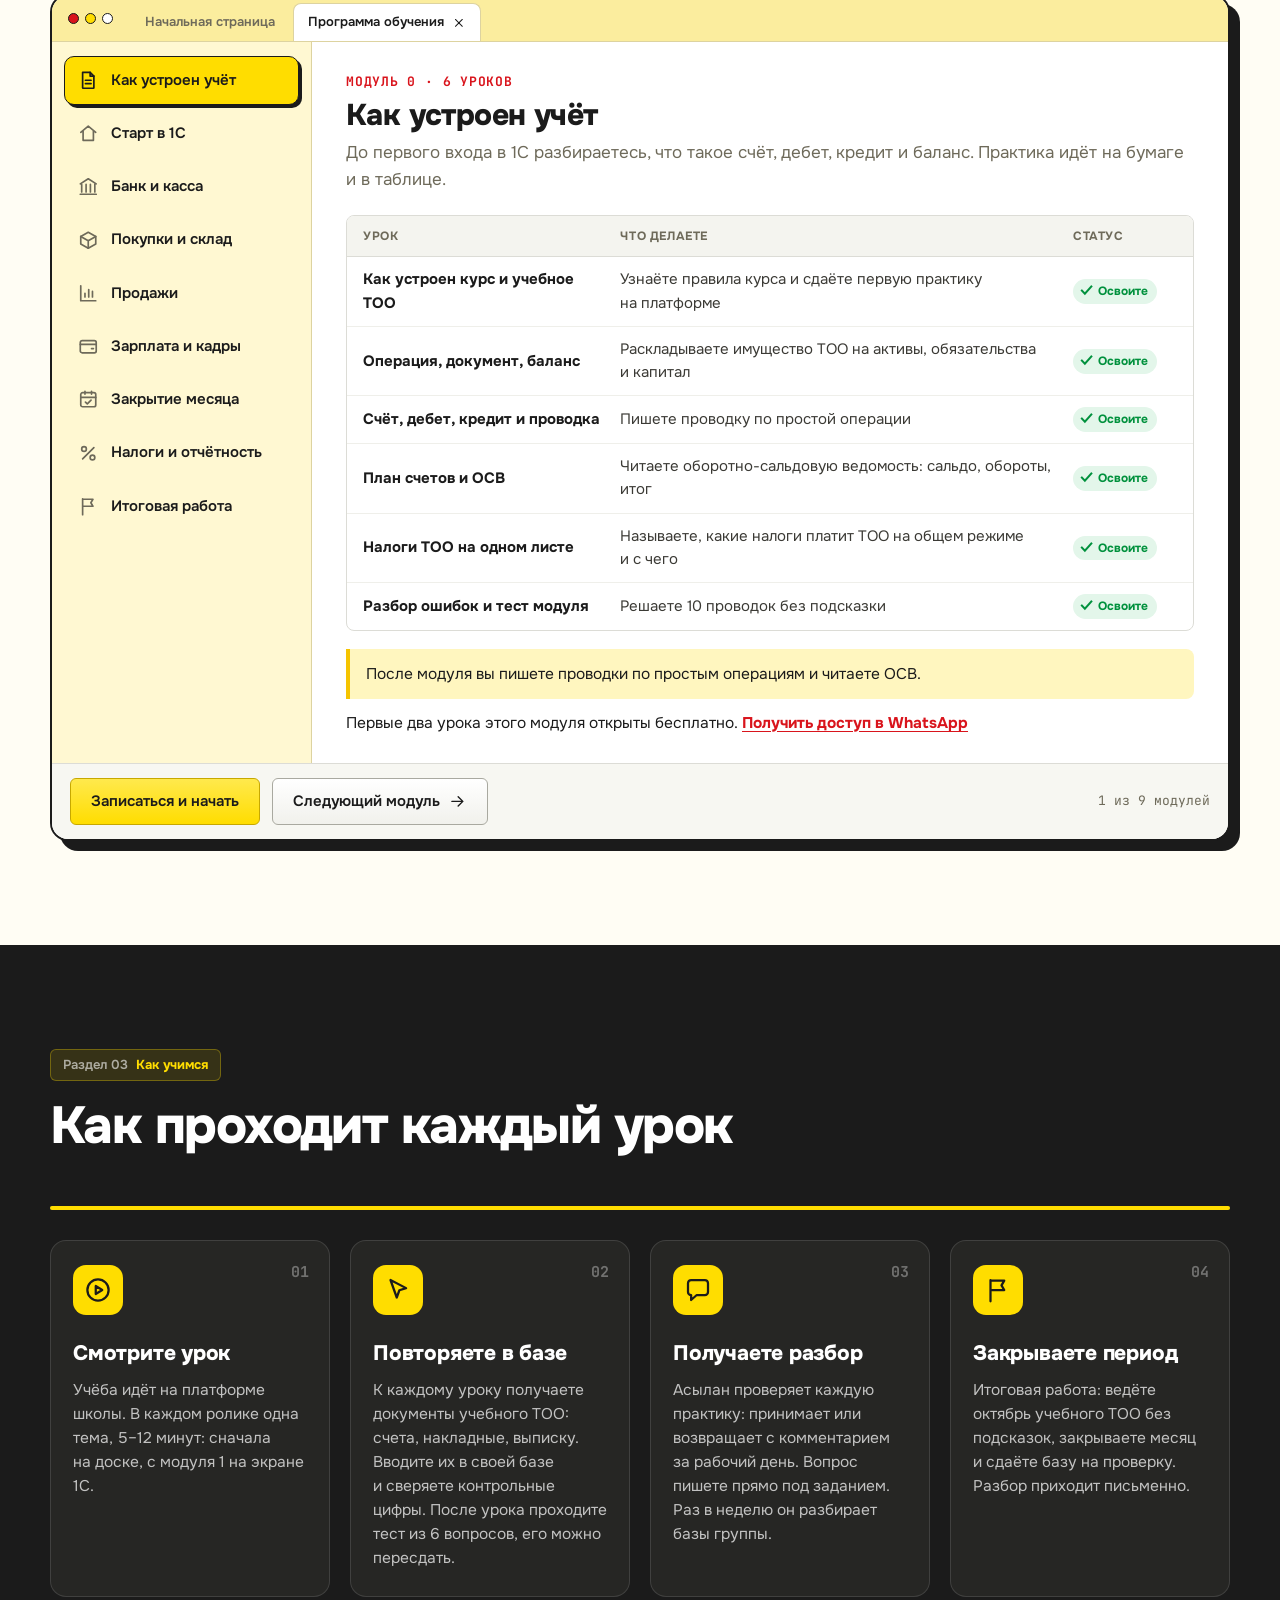
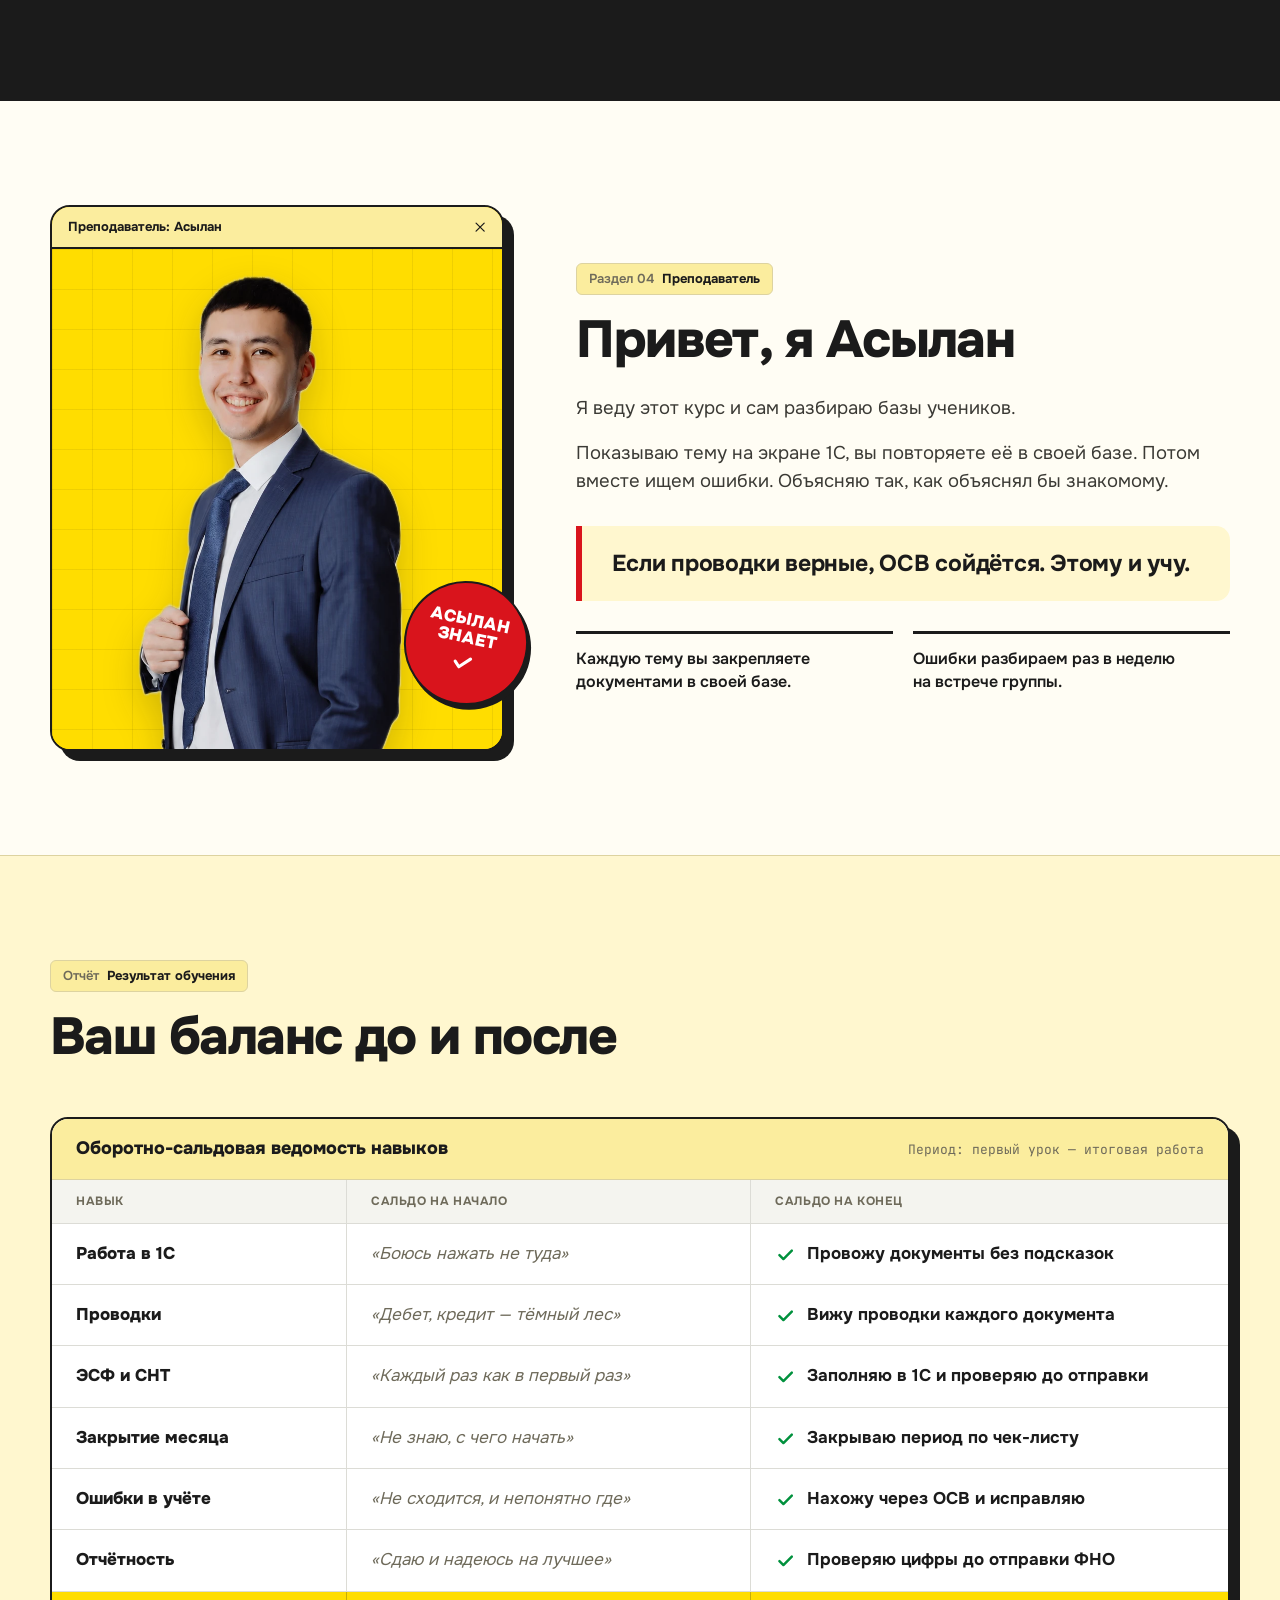
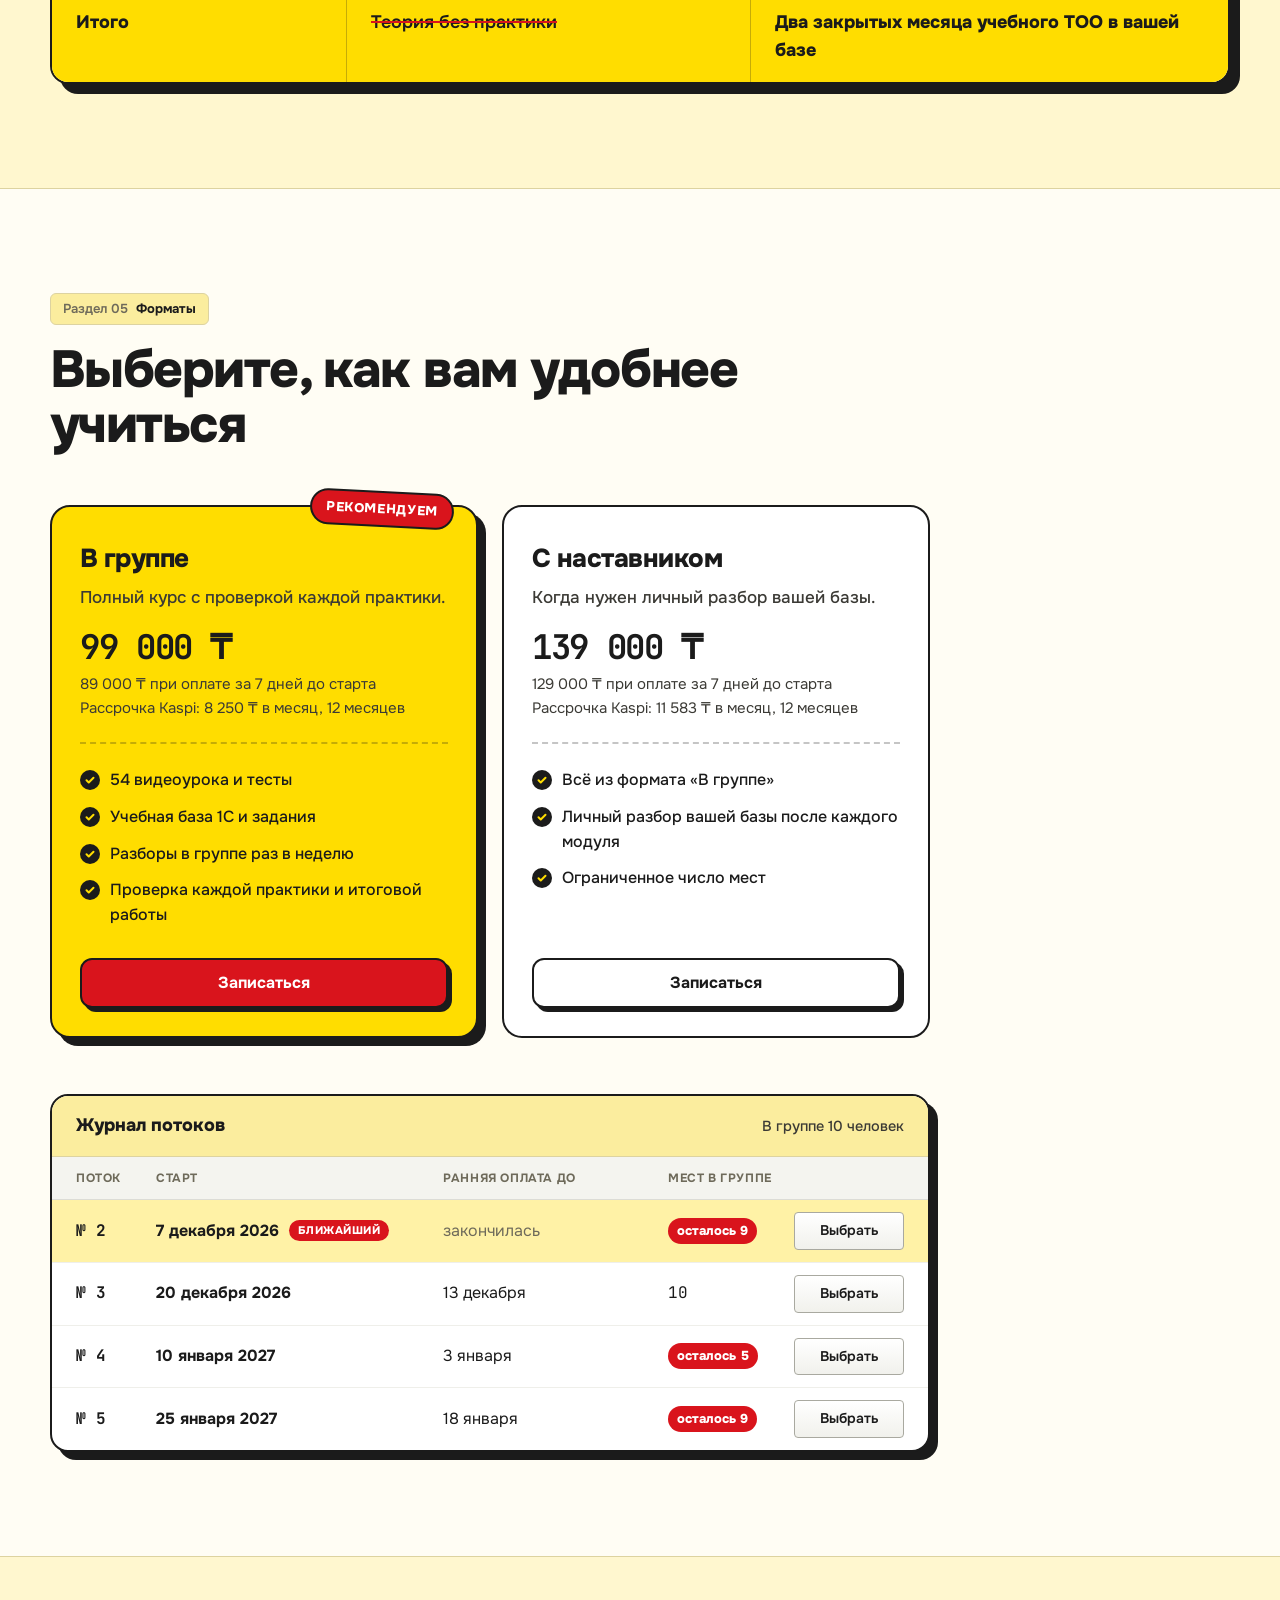
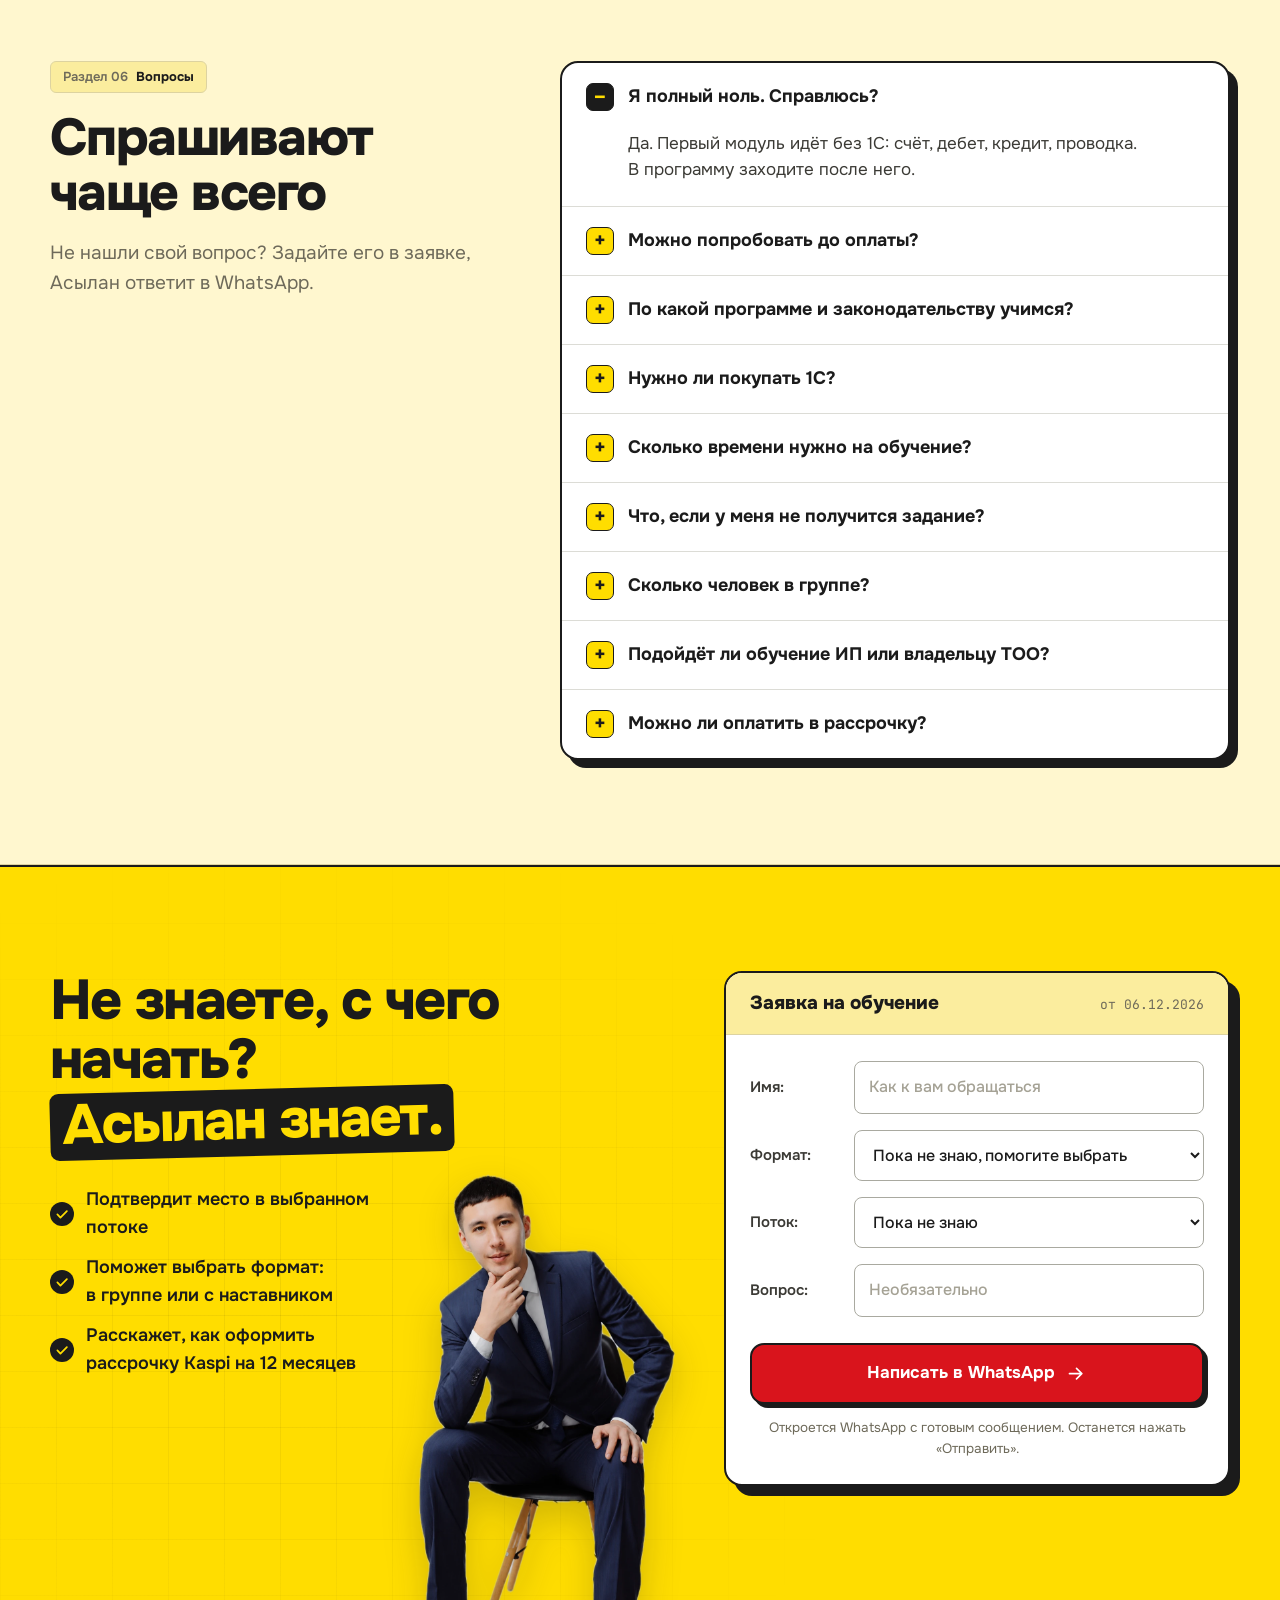
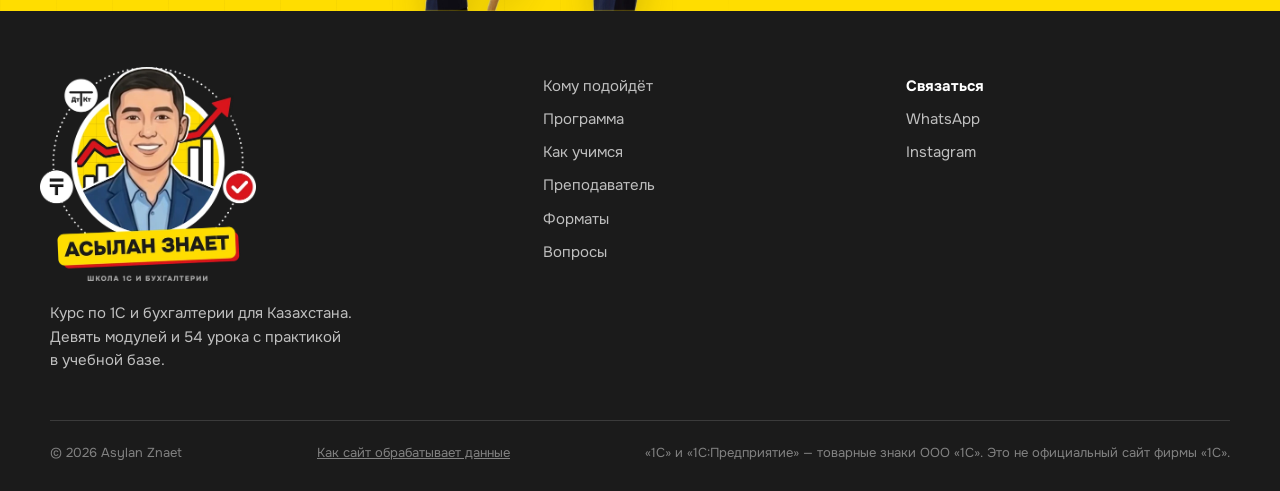
==== commit 1ff58404: "Поток 25 ноября закрыт, места в потоках 7.12, 20.12, 10.01, 25.01 Co-Authored-By: Claude Opus 5.5 <n" ====
--- a/index.html
+++ b/index.html
@@ -90,7 +90,7 @@
 <section class="hero" data-section="top">
   <div class="container hero__grid">
     <div class="hero__copy">
-      <p class="chip"><i class="chip__dot"></i><span class="chip__text">Старт потока <span id="nextStart">25&nbsp;ноября</span> · онлайн</span><span class="chip__left" id="nextLeft">осталось 3&nbsp;места</span></p>
+      <p class="chip"><i class="chip__dot"></i><span class="chip__text">Старт потока <span id="nextStart">7&nbsp;декабря</span> · онлайн</span><span class="chip__left" id="nextLeft">осталось 9&nbsp;мест</span></p>
 
       <div class="ask" aria-hidden="true">
         <svg class="icon"><use href="#i-search"/></svg>
@@ -640,18 +640,11 @@
       <div class="streams__bar"><b>Журнал потоков</b><span>В&nbsp;группе 10&nbsp;человек</span></div>
       <div class="streams__head" aria-hidden="true"><span>Поток</span><span>Старт</span><span>Ранняя оплата до</span><span>Мест в&nbsp;группе</span><span></span></div>
       <ul class="streams__list">
-        <li class="stream" data-start="2026-11-25" data-early="2026-11-18" data-label="25 ноября" data-left="3">
-          <b class="stream__n mono">№&nbsp;1</b>
-          <span class="stream__date">25&nbsp;ноября 2026</span>
-          <span class="stream__early">18&nbsp;ноября</span>
-          <span class="stream__seats"><b class="stream__left">осталось 3</b></span>
-          <a class="cbtn stream__btn" href="#zayavka" data-stream="25 ноября">Выбрать</a>
-        </li>
-        <li class="stream" data-start="2026-12-07" data-early="2026-11-30" data-label="7 декабря">
+        <li class="stream" data-start="2026-12-07" data-early="2026-11-30" data-label="7 декабря" data-left="9">
           <b class="stream__n mono">№&nbsp;2</b>
           <span class="stream__date">7&nbsp;декабря 2026</span>
           <span class="stream__early">30&nbsp;ноября</span>
-          <span class="stream__seats mono">10</span>
+          <span class="stream__seats"><b class="stream__left">осталось 9</b></span>
           <a class="cbtn stream__btn" href="#zayavka" data-stream="7 декабря">Выбрать</a>
         </li>
         <li class="stream" data-start="2026-12-20" data-early="2026-12-13" data-label="20 декабря">
@@ -661,18 +654,18 @@
           <span class="stream__seats mono">10</span>
           <a class="cbtn stream__btn" href="#zayavka" data-stream="20 декабря">Выбрать</a>
         </li>
-        <li class="stream" data-start="2027-01-10" data-early="2027-01-03" data-label="10 января">
+        <li class="stream" data-start="2027-01-10" data-early="2027-01-03" data-label="10 января" data-left="5">
           <b class="stream__n mono">№&nbsp;4</b>
           <span class="stream__date">10&nbsp;января 2027</span>
           <span class="stream__early">3&nbsp;января</span>
-          <span class="stream__seats mono">10</span>
+          <span class="stream__seats"><b class="stream__left">осталось 5</b></span>
           <a class="cbtn stream__btn" href="#zayavka" data-stream="10 января">Выбрать</a>
         </li>
-        <li class="stream" data-start="2027-01-25" data-early="2027-01-18" data-label="25 января">
+        <li class="stream" data-start="2027-01-25" data-early="2027-01-18" data-label="25 января" data-left="9">
           <b class="stream__n mono">№&nbsp;5</b>
           <span class="stream__date">25&nbsp;января 2027</span>
           <span class="stream__early">18&nbsp;января</span>
-          <span class="stream__seats mono">10</span>
+          <span class="stream__seats"><b class="stream__left">осталось 9</b></span>
           <a class="cbtn stream__btn" href="#zayavka" data-stream="25 января">Выбрать</a>
         </li>
       </ul>
@@ -771,11 +764,10 @@
           <span>Поток:</span>
           <select name="stream" id="streamSelect">
             <option value="">Пока не знаю</option>
-            <option value="25 ноября">Поток 1, старт 25 ноября, осталось 3 места</option>
-            <option value="7 декабря">Поток 2, старт 7 декабря</option>
+            <option value="7 декабря">Поток 2, старт 7 декабря, осталось 9 мест</option>
             <option value="20 декабря">Поток 3, старт 20 декабря</option>
-            <option value="10 января">Поток 4, старт 10 января</option>
-            <option value="25 января">Поток 5, старт 25 января</option>
+            <option value="10 января">Поток 4, старт 10 января, осталось 5 мест</option>
+            <option value="25 января">Поток 5, старт 25 января, осталось 9 мест</option>
           </select>
         </label>
         <label class="field">
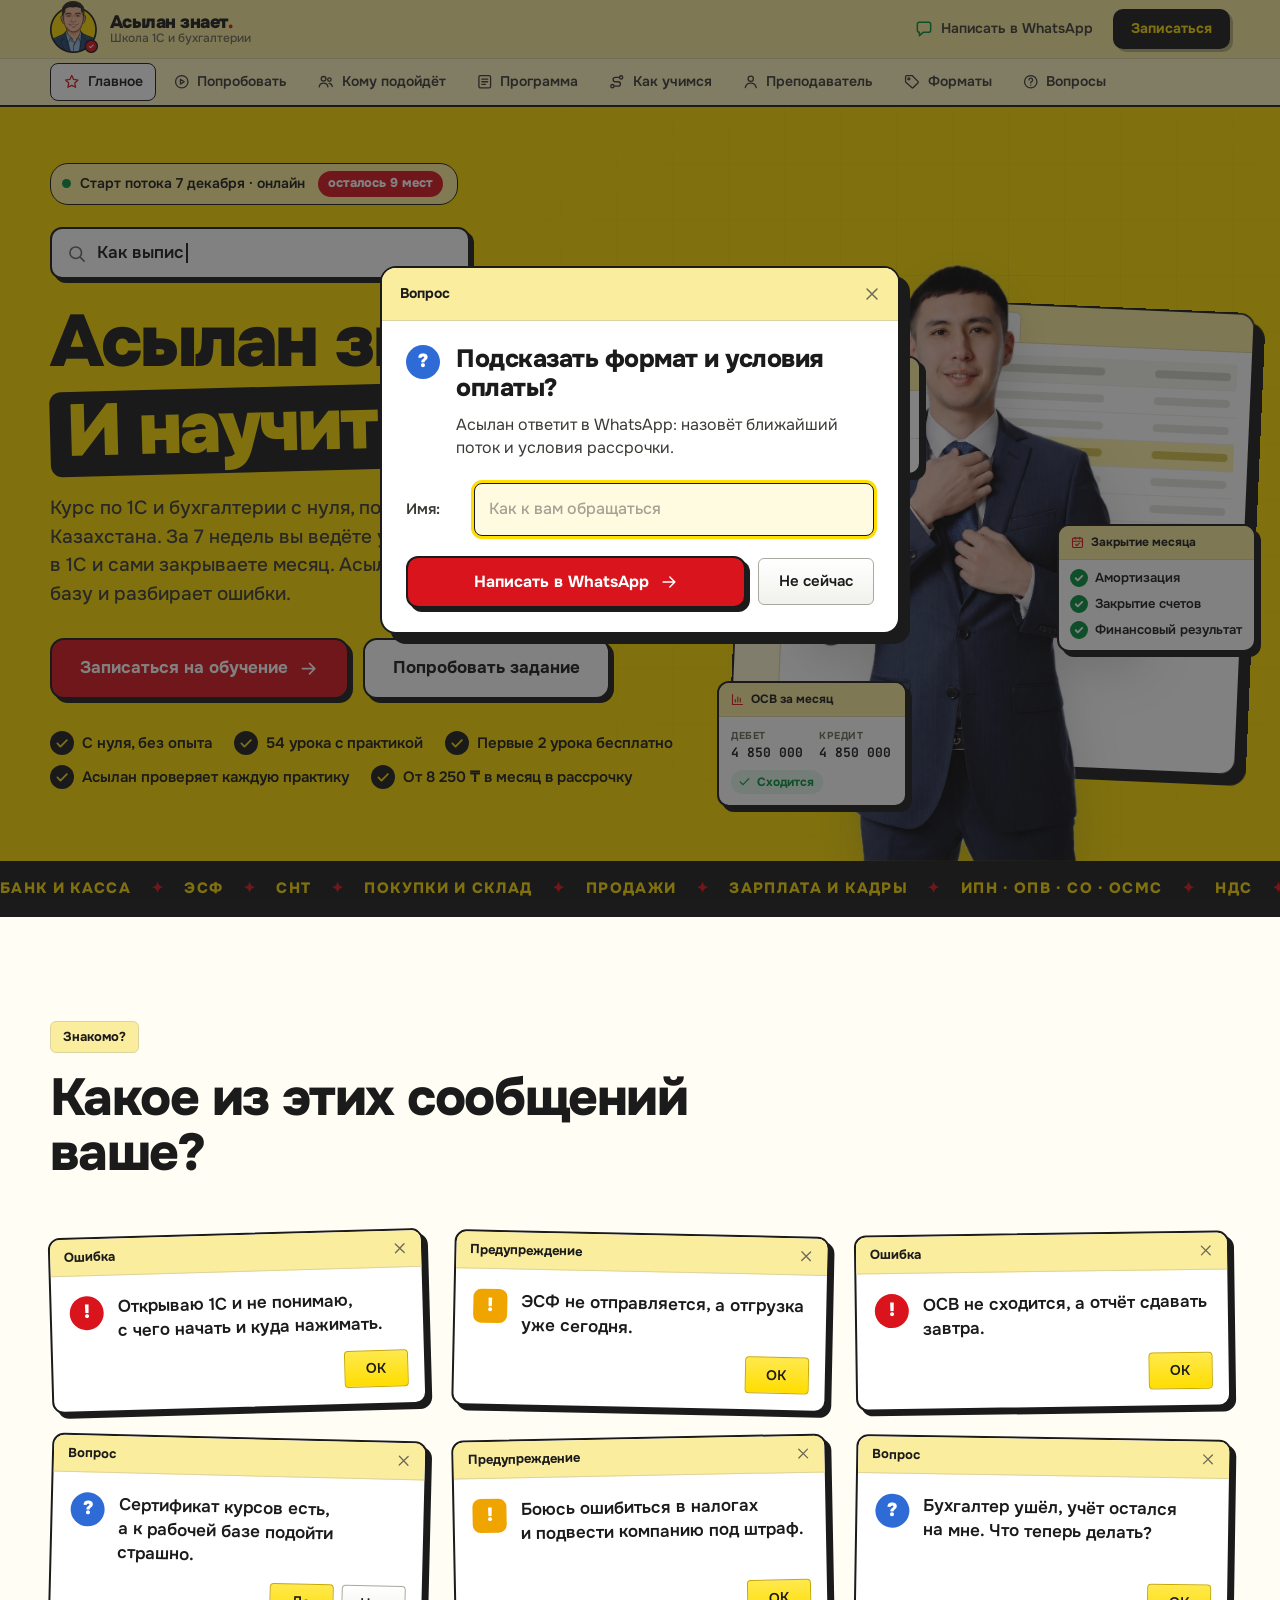
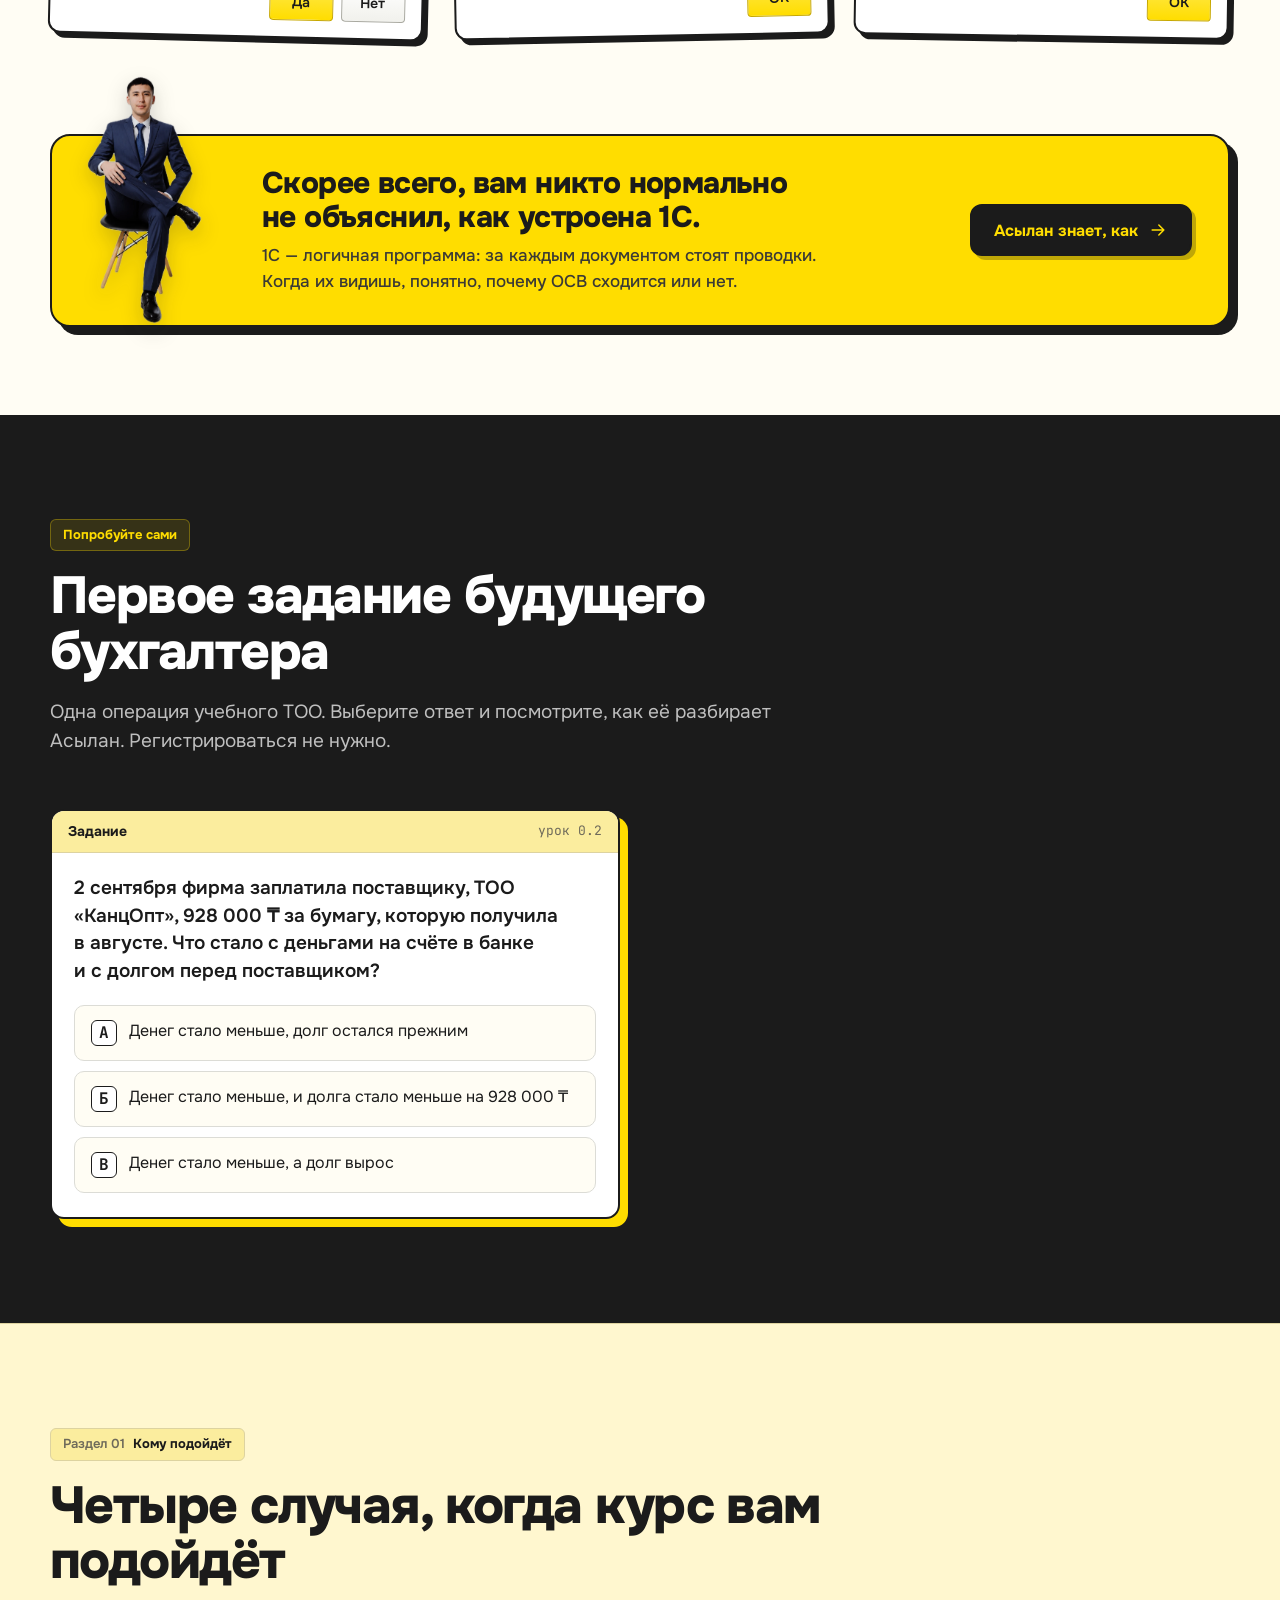
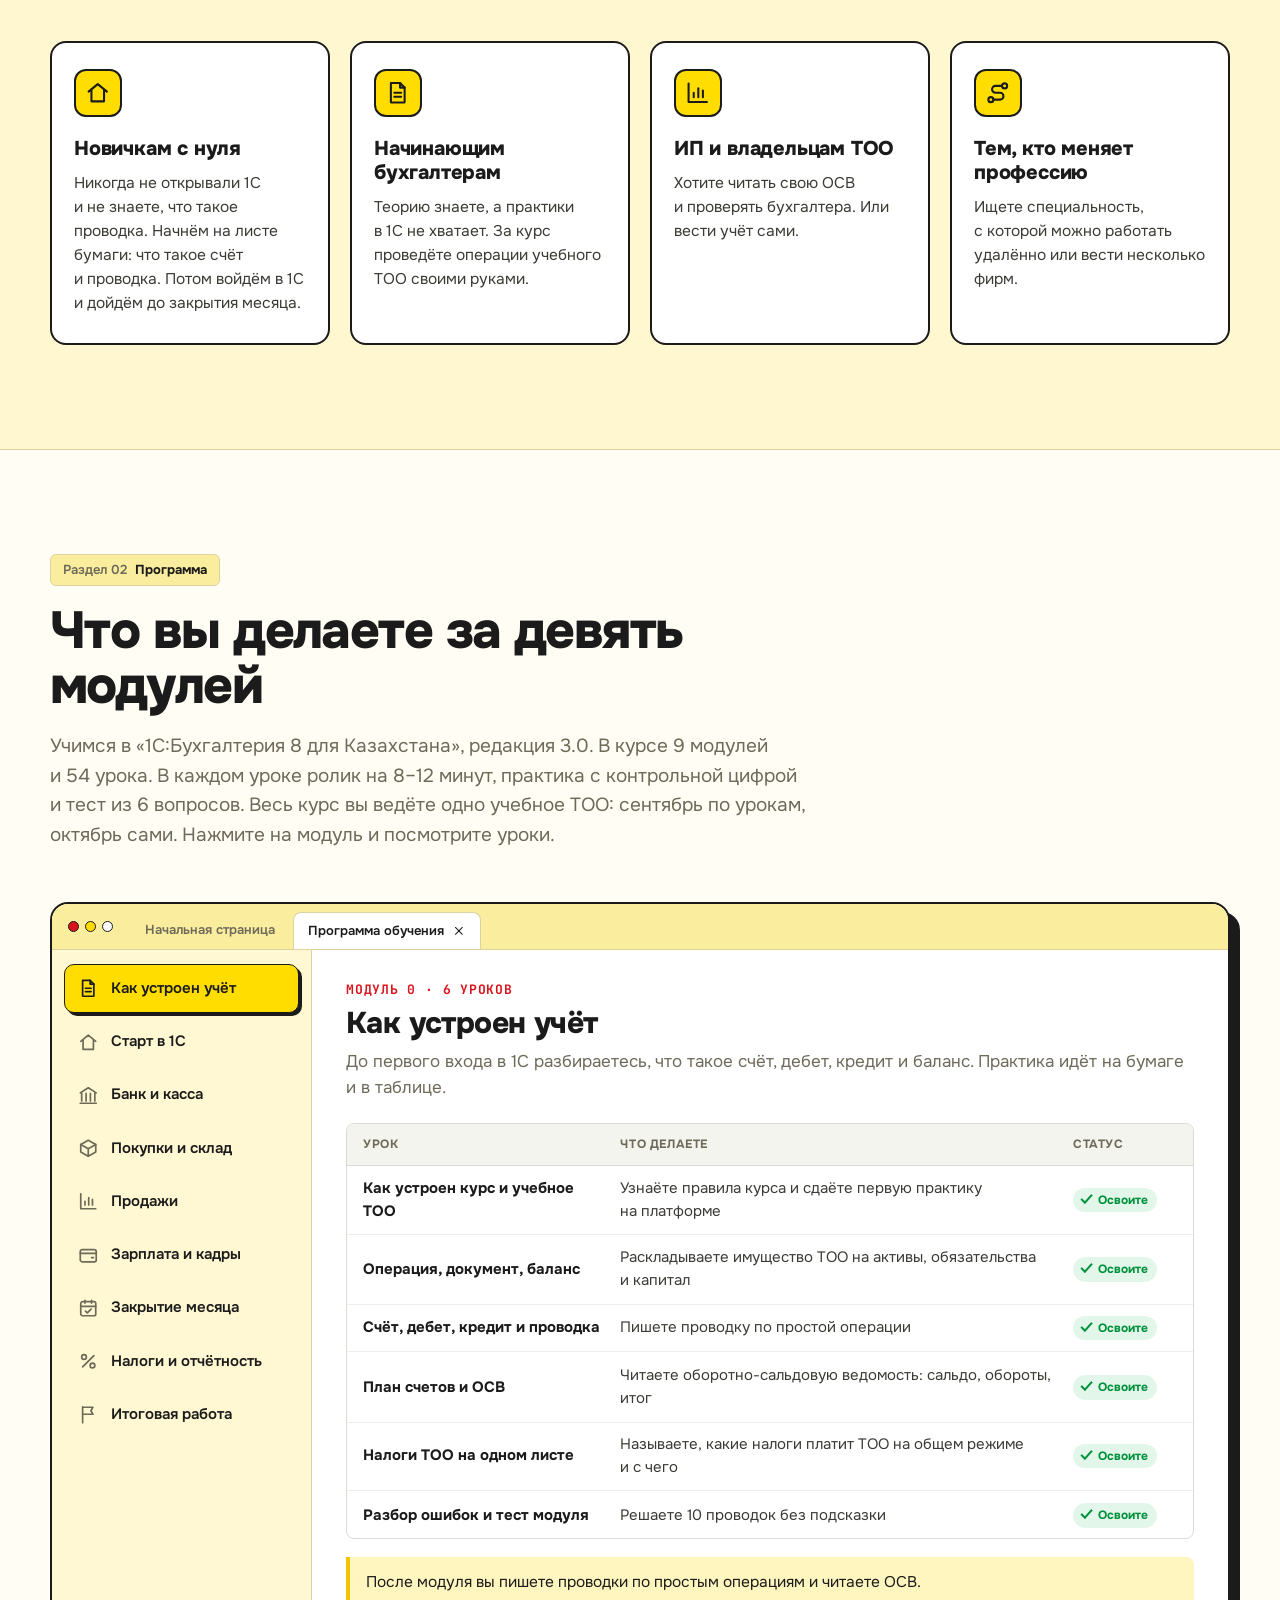
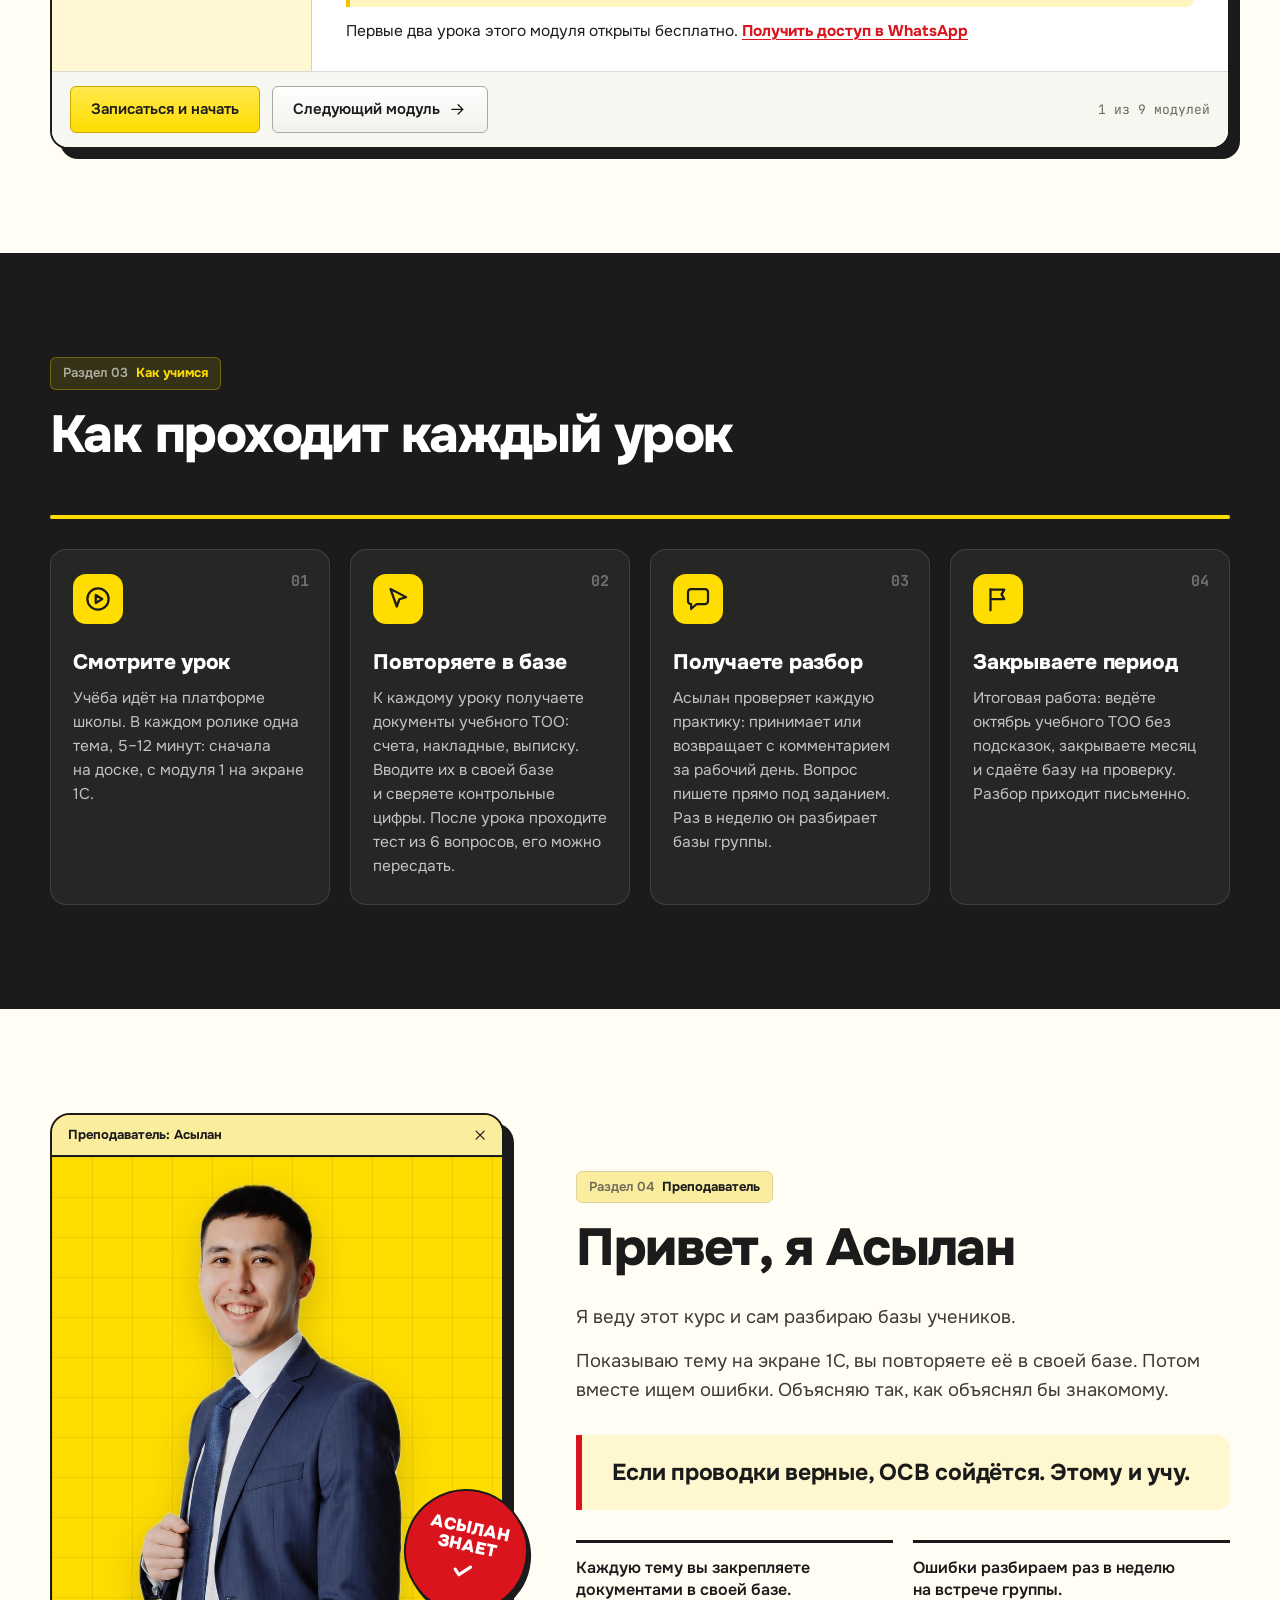
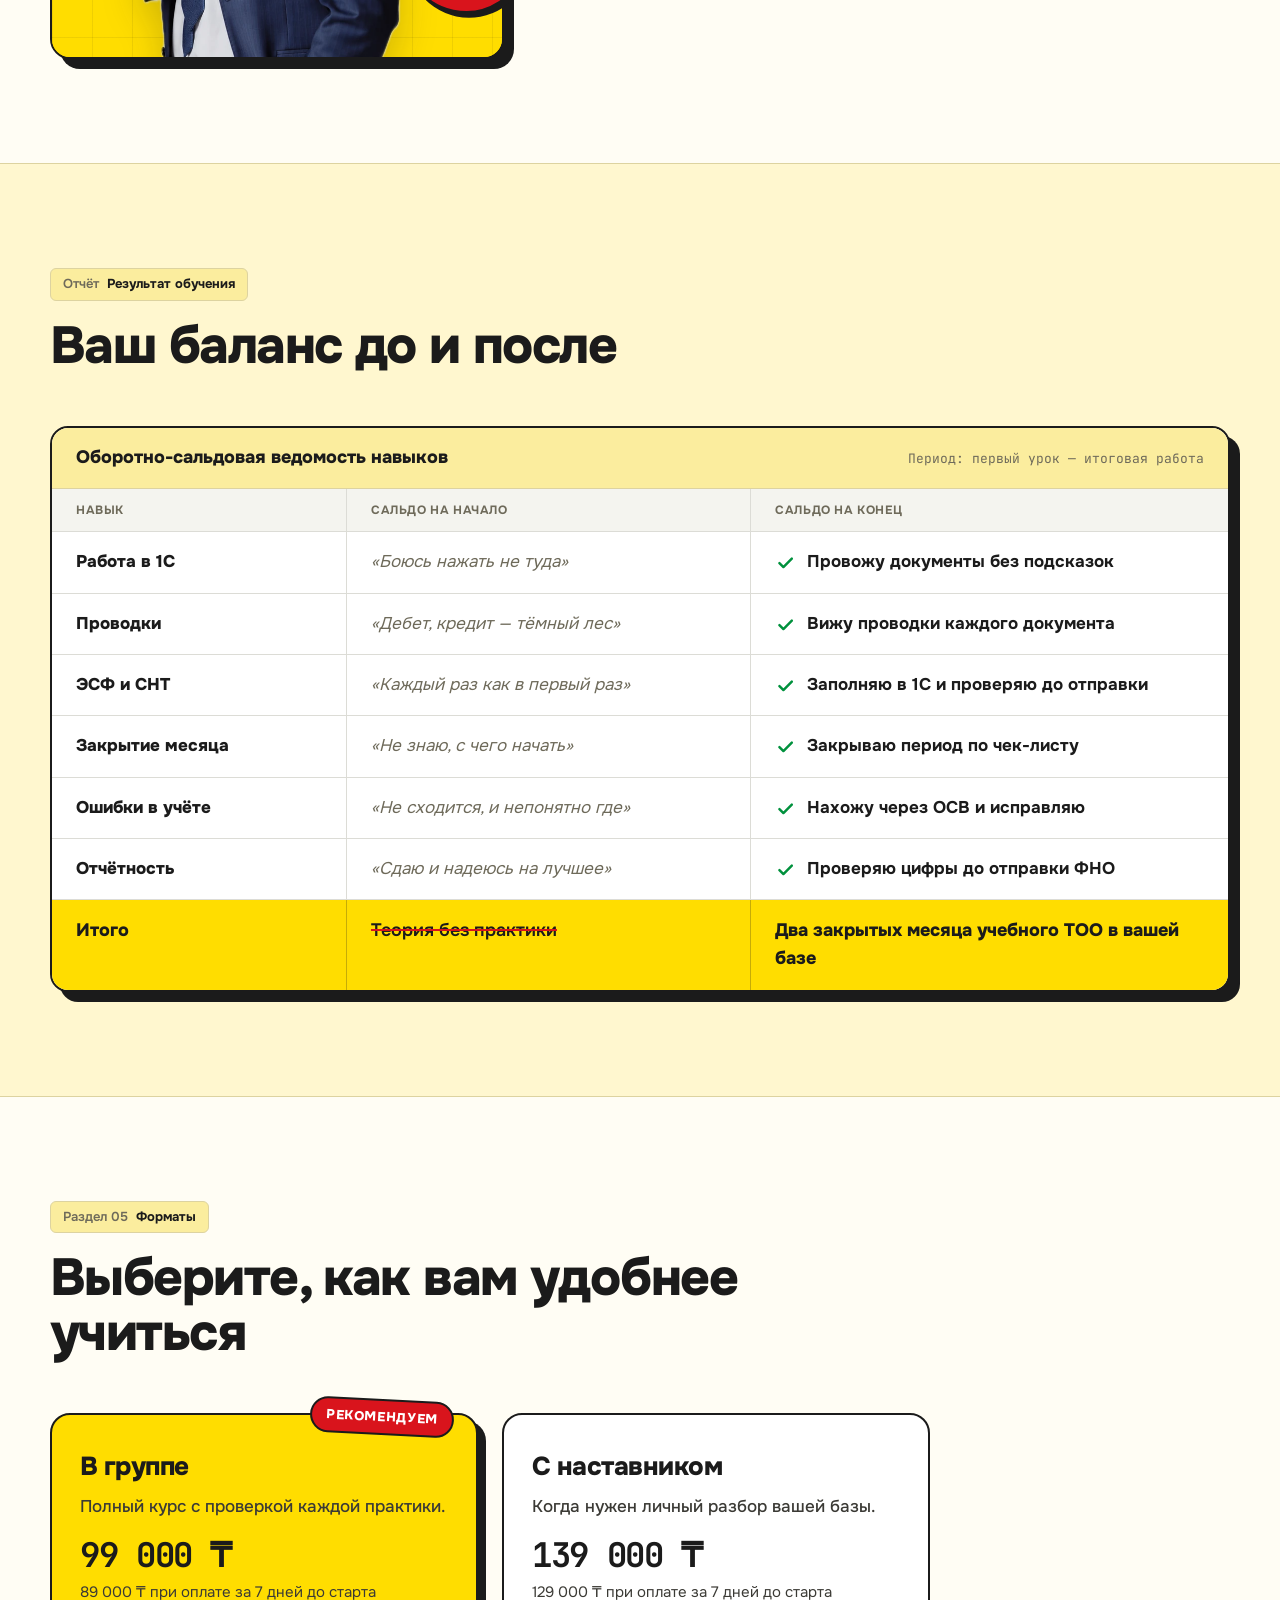
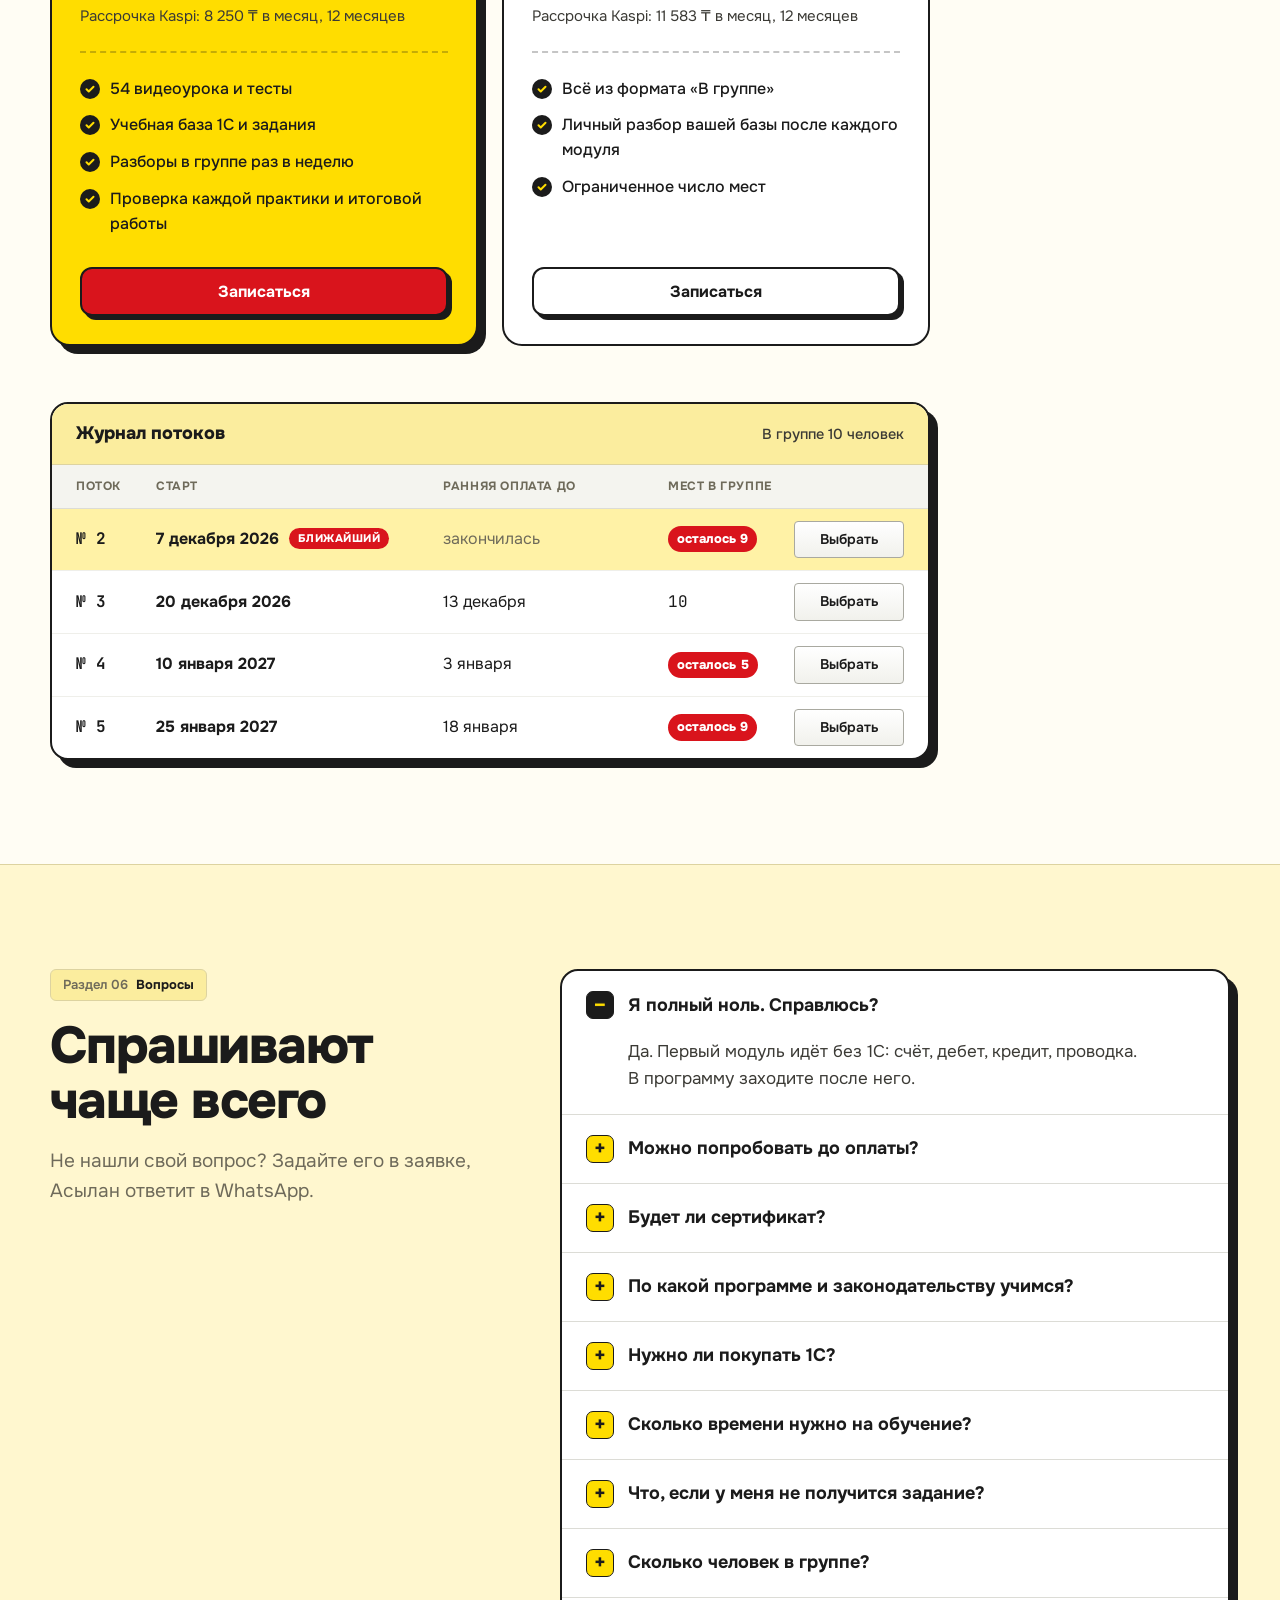
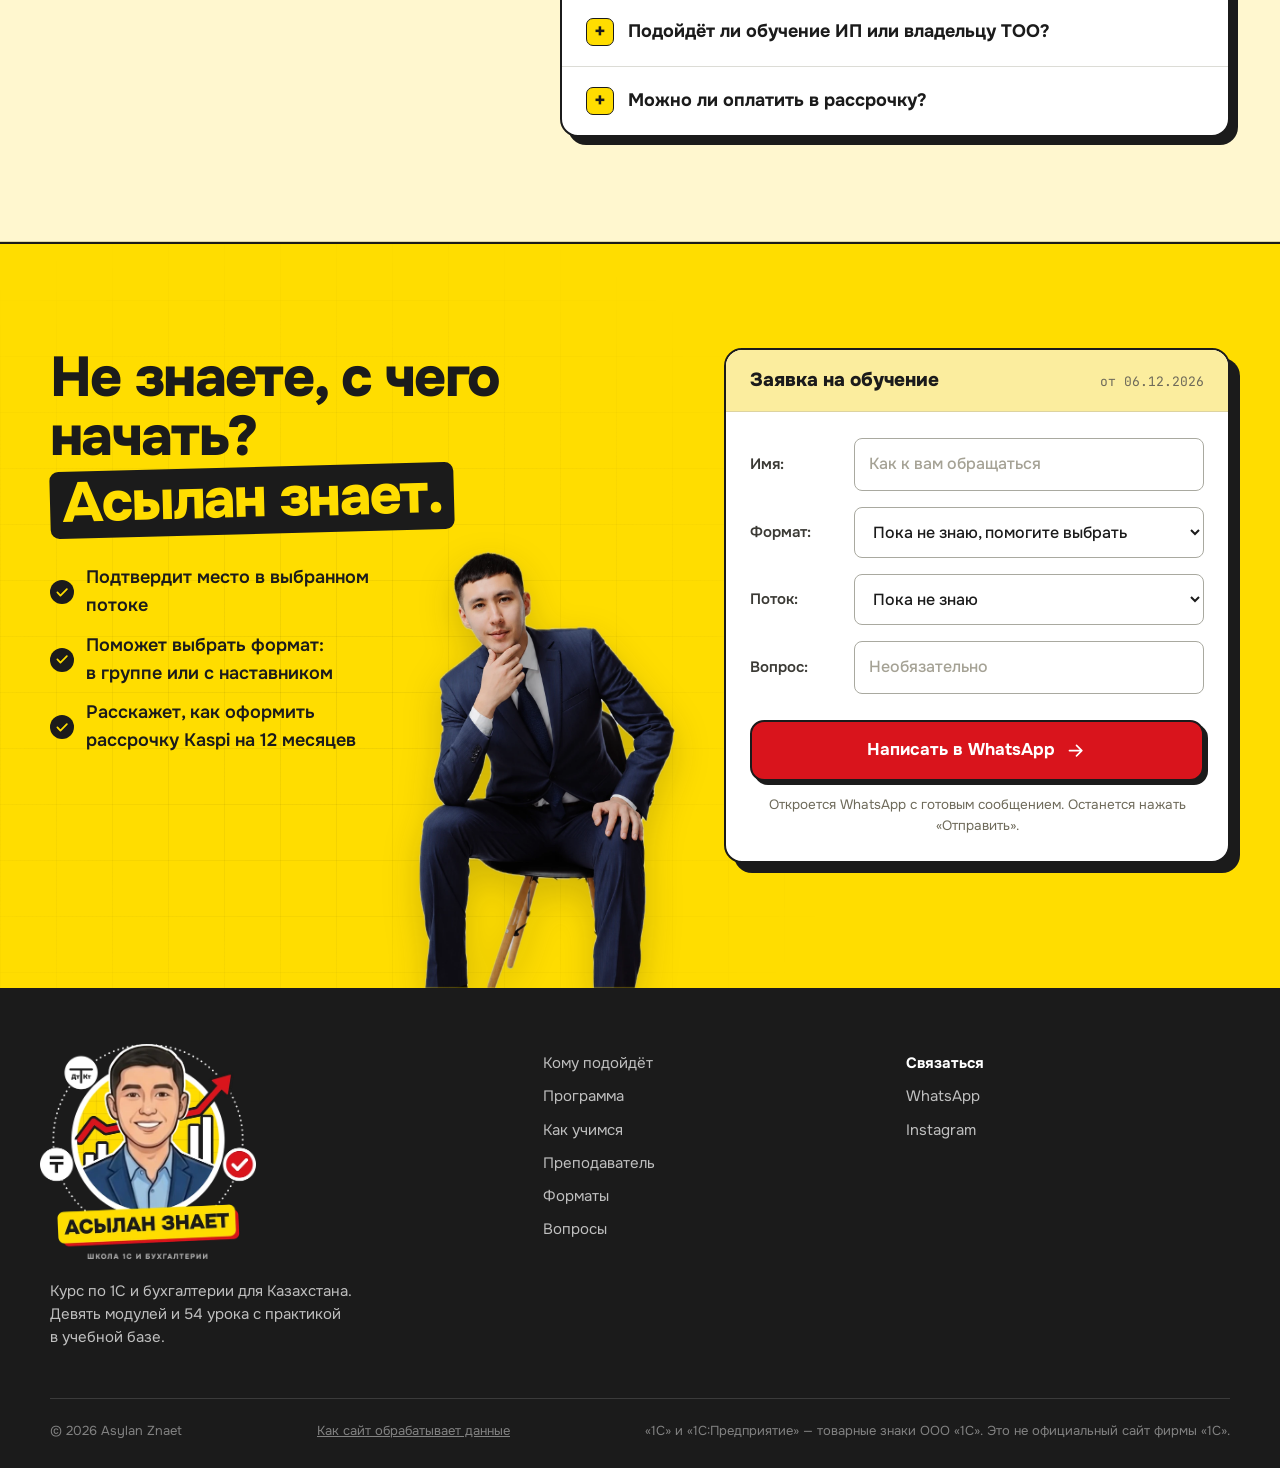
==== commit 220c0fe0: "Пробное задание на сайте: вопрос про оплату поставщику, фрагмент урока 0.2, вопрос про сертификат Co" ====
--- a/index.html
+++ b/index.html
@@ -74,6 +74,7 @@
   <nav class="sections" aria-label="Разделы сайта">
     <div class="container sections__row" id="sectionsRow">
       <a href="#top" data-spy="top" class="is-active"><svg class="icon"><use href="#i-star"/></svg>Главное</a>
+      <a href="#proba" data-spy="proba"><svg class="icon"><use href="#i-play"/></svg>Попробовать</a>
       <a href="#komu" data-spy="komu"><svg class="icon"><use href="#i-users"/></svg>Кому подойдёт</a>
       <a href="#programma" data-spy="programma"><svg class="icon"><use href="#i-list"/></svg>Программа</a>
       <a href="#obuchenie" data-spy="obuchenie"><svg class="icon"><use href="#i-route"/></svg>Как учимся</a>
@@ -107,7 +108,7 @@
 
       <div class="hero__cta">
         <a class="btn btn--red btn--lg" href="#zayavka">Записаться на обучение <svg class="icon"><use href="#i-arrow"/></svg></a>
-        <a class="btn btn--lg" href="#zayavka" data-wa="Здравствуйте! Хочу бесплатные уроки по 1С.">Пройти 2&nbsp;урока бесплатно</a>
+        <a class="btn btn--lg" href="#proba">Попробовать задание</a>
       </div>
 
       <ul class="hero__facts">
@@ -228,6 +229,50 @@
         <p>1С&nbsp;— логичная программа: за&nbsp;каждым документом стоят проводки. Когда их&nbsp;видишь, понятно, почему ОСВ сходится или нет.</p>
       </div>
       <a class="btn btn--ink" href="#programma">Асылан знает, как <svg class="icon"><use href="#i-arrow"/></svg></a>
+    </div>
+  </div>
+</section>
+
+<!-- ===== Пробное задание: одна операция без регистрации ===== -->
+<section class="sec sec--ink sec--proba" id="proba" data-section="proba">
+  <div class="container proba">
+    <div class="sec-head reveal">
+      <p class="crumb crumb--dark"><b>Попробуйте сами</b></p>
+      <h2>Первое задание будущего бухгалтера</h2>
+      <p class="sec-head__lead">Одна операция учебного ТОО. Выберите ответ и&nbsp;посмотрите, как её&nbsp;разбирает Асылан. Регистрироваться не&nbsp;нужно.</p>
+    </div>
+
+    <div class="proba__grid">
+      <div class="task reveal" id="probaTask">
+        <div class="task__bar"><b>Задание</b><span class="mono">урок 0.2</span></div>
+        <div class="task__body">
+          <p class="task__q">2&nbsp;сентября фирма заплатила поставщику, ТОО «КанцОпт», 928&nbsp;000&nbsp;₸ за&nbsp;бумагу, которую получила в&nbsp;августе. Что стало с&nbsp;деньгами на&nbsp;счёте в&nbsp;банке и&nbsp;с&nbsp;долгом перед поставщиком?</p>
+          <div class="task__opts" role="group" aria-label="Варианты ответа">
+            <button type="button" class="task__opt" data-ans="a"><span class="mono">А</span>Денег стало меньше, долг остался прежним</button>
+            <button type="button" class="task__opt" data-ans="b"><span class="mono">Б</span>Денег стало меньше, и&nbsp;долга стало меньше на&nbsp;928&nbsp;000&nbsp;₸</button>
+            <button type="button" class="task__opt" data-ans="c"><span class="mono">В</span>Денег стало меньше, а&nbsp;долг вырос</button>
+          </div>
+          <div class="task__res" id="probaRes" aria-live="polite" hidden>
+            <p class="task__verdict" id="probaVerdict"></p>
+            <p id="probaText"></p>
+            <button type="button" class="cbtn" id="probaAgain" hidden>Попробовать ещё раз</button>
+          </div>
+        </div>
+      </div>
+
+      <div class="proba__next" id="probaNext" hidden>
+        <figure class="proba__video">
+          <video controls playsinline preload="none" poster="assets/video/proba-0-2.jpg" width="1280" height="720">
+            <source src="assets/video/proba-0-2.mp4" type="video/mp4">
+          </video>
+          <figcaption>Фрагмент урока 0.2, 43&nbsp;секунды. Со&nbsp;звуком.</figcaption>
+        </figure>
+        <p class="proba__lead">Так начинается курс: сначала разбираем операцию на&nbsp;листе, потом проводим её&nbsp;в&nbsp;1С. Первые два урока на&nbsp;платформе бесплатные, практику проверяет Асылан.</p>
+        <div class="proba__cta">
+          <a class="btn btn--red btn--lg" href="#zayavka" data-wa="Здравствуйте! Решил задание на сайте. Хочу пройти 2 бесплатных урока.">Получить 2&nbsp;урока бесплатно <svg class="icon"><use href="#i-arrow"/></svg></a>
+          <a class="btn btn--lg" href="#formaty">Программа и&nbsp;цена</a>
+        </div>
+      </div>
     </div>
   </div>
 </section>
@@ -689,7 +734,11 @@
       </details>
       <details>
         <summary>Можно попробовать до&nbsp;оплаты?</summary>
-        <p>Да. Первые два урока на&nbsp;платформе бесплатные: ролик, практика и&nbsp;тест, как в&nbsp;платном курсе. <a href="#zayavka" data-wa="Здравствуйте! Хочу бесплатные уроки по 1С.">Напишите в&nbsp;WhatsApp</a>, дадим доступ.</p>
+        <p>Да. Начните с&nbsp;<a href="#proba">задания на&nbsp;этой странице</a>, оно без регистрации. Первые два урока на&nbsp;платформе тоже бесплатные: ролик, практика и&nbsp;тест, как в&nbsp;платном курсе. <a href="#zayavka" data-wa="Здравствуйте! Хочу бесплатные уроки по 1С.">Напишите в&nbsp;WhatsApp</a>, дадим доступ.</p>
+      </details>
+      <details>
+        <summary>Будет&nbsp;ли сертификат?</summary>
+        <p>Да, сертификат школы. Он&nbsp;зависит от&nbsp;того, что вы&nbsp;сделали за&nbsp;курс: сданные практики, тесты и&nbsp;итоговая работа. По&nbsp;нему видно, что вы&nbsp;вели учёт учебного ТОО в&nbsp;1С сами.</p>
       </details>
       <details>
         <summary>По&nbsp;какой программе и&nbsp;законодательству учимся?</summary>
--- a/css/styles.css
+++ b/css/styles.css
@@ -896,3 +896,47 @@
   .pop__foot .cbtn { flex: 1 1 100%; justify-content: center; }
 }
 @media (prefers-reduced-motion: reduce) { .pop__shade, .pop__win { animation: none; } }
+
+/* ---------- Пробное задание (#proba) ---------- */
+.sec--proba .sec-head__lead { color: rgba(255, 255, 255, .72); }
+.proba__grid { display: grid; grid-template-columns: minmax(0, 1fr) minmax(0, 1fr); gap: 40px; align-items: start; }
+.task { background: #fff; color: var(--ink); border: 2px solid var(--ink); border-radius: 14px; box-shadow: 8px 8px 0 var(--yellow); overflow: hidden; }
+.task__bar { display: flex; justify-content: space-between; align-items: center; padding: 10px 16px; font-size: 14px; background: var(--panel); border-bottom: 1px solid var(--line); }
+.task__bar .mono { font-size: 13px; color: var(--muted); }
+.task__body { padding: 22px 22px 24px; }
+.task__q { font-size: 19px; font-weight: 600; line-height: 1.45; }
+.task__opts { display: grid; gap: 10px; margin-top: 20px; }
+.task__opt {
+  display: flex; align-items: flex-start; gap: 12px; width: 100%;
+  padding: 14px 16px; text-align: left; font-size: 16px; line-height: 1.4;
+  background: var(--paper); border: 1.5px solid var(--line-gray); border-radius: 10px;
+  cursor: pointer; transition: border-color .15s, background .15s, transform .15s;
+}
+.task__opt .mono { flex: none; width: 26px; height: 26px; display: grid; place-items: center; font-weight: 700; border: 1.5px solid var(--ink); border-radius: 6px; background: #fff; }
+.task__opt:hover:not(:disabled) { border-color: var(--ink); transform: translateX(3px); }
+.task__opt:disabled { cursor: default; }
+.task__opt.is-right { border-color: var(--green); background: #E7F6EC; }
+.task__opt.is-right .mono { background: var(--green); border-color: var(--green); color: #fff; }
+.task__opt.is-wrong { border-color: var(--red); background: #FDECEC; }
+.task__opt.is-wrong .mono { background: var(--red); border-color: var(--red); color: #fff; }
+.task__res { margin-top: 18px; padding: 16px 18px; border-radius: 10px; background: var(--cream); border: 1px solid var(--line); font-size: 16px; }
+.task__res .cbtn { margin-top: 12px; }
+.task__verdict { font-weight: 800; margin-bottom: 6px; }
+.task__verdict.is-right { color: var(--green); }
+.task__verdict.is-wrong { color: var(--red); }
+.proba__video { margin: 0; }
+.proba__video video { display: block; width: 100%; height: auto; border: 2px solid var(--yellow); border-radius: 12px; background: #000; }
+.proba__video figcaption { margin-top: 8px; font-size: 14px; color: rgba(255, 255, 255, .6); }
+.proba__lead { margin-top: 20px; font-size: 18px; color: rgba(255, 255, 255, .85); }
+.proba__cta { display: flex; flex-wrap: wrap; gap: 14px; margin-top: 22px; }
+.proba__next:not([hidden]) { animation: probaIn .5s var(--ease); }
+@keyframes probaIn { from { opacity: 0; transform: translateY(14px); } to { opacity: 1; transform: none; } }
+@media (max-width: 900px) {
+  .proba__grid { grid-template-columns: 1fr; gap: 28px; }
+}
+@media (max-width: 640px) {
+  .task__body { padding: 18px 16px 20px; }
+  .task__q { font-size: 17px; }
+  .proba__cta .btn { width: 100%; justify-content: center; }
+}
+@media (prefers-reduced-motion: reduce) { .proba__next:not([hidden]) { animation: none; } }
